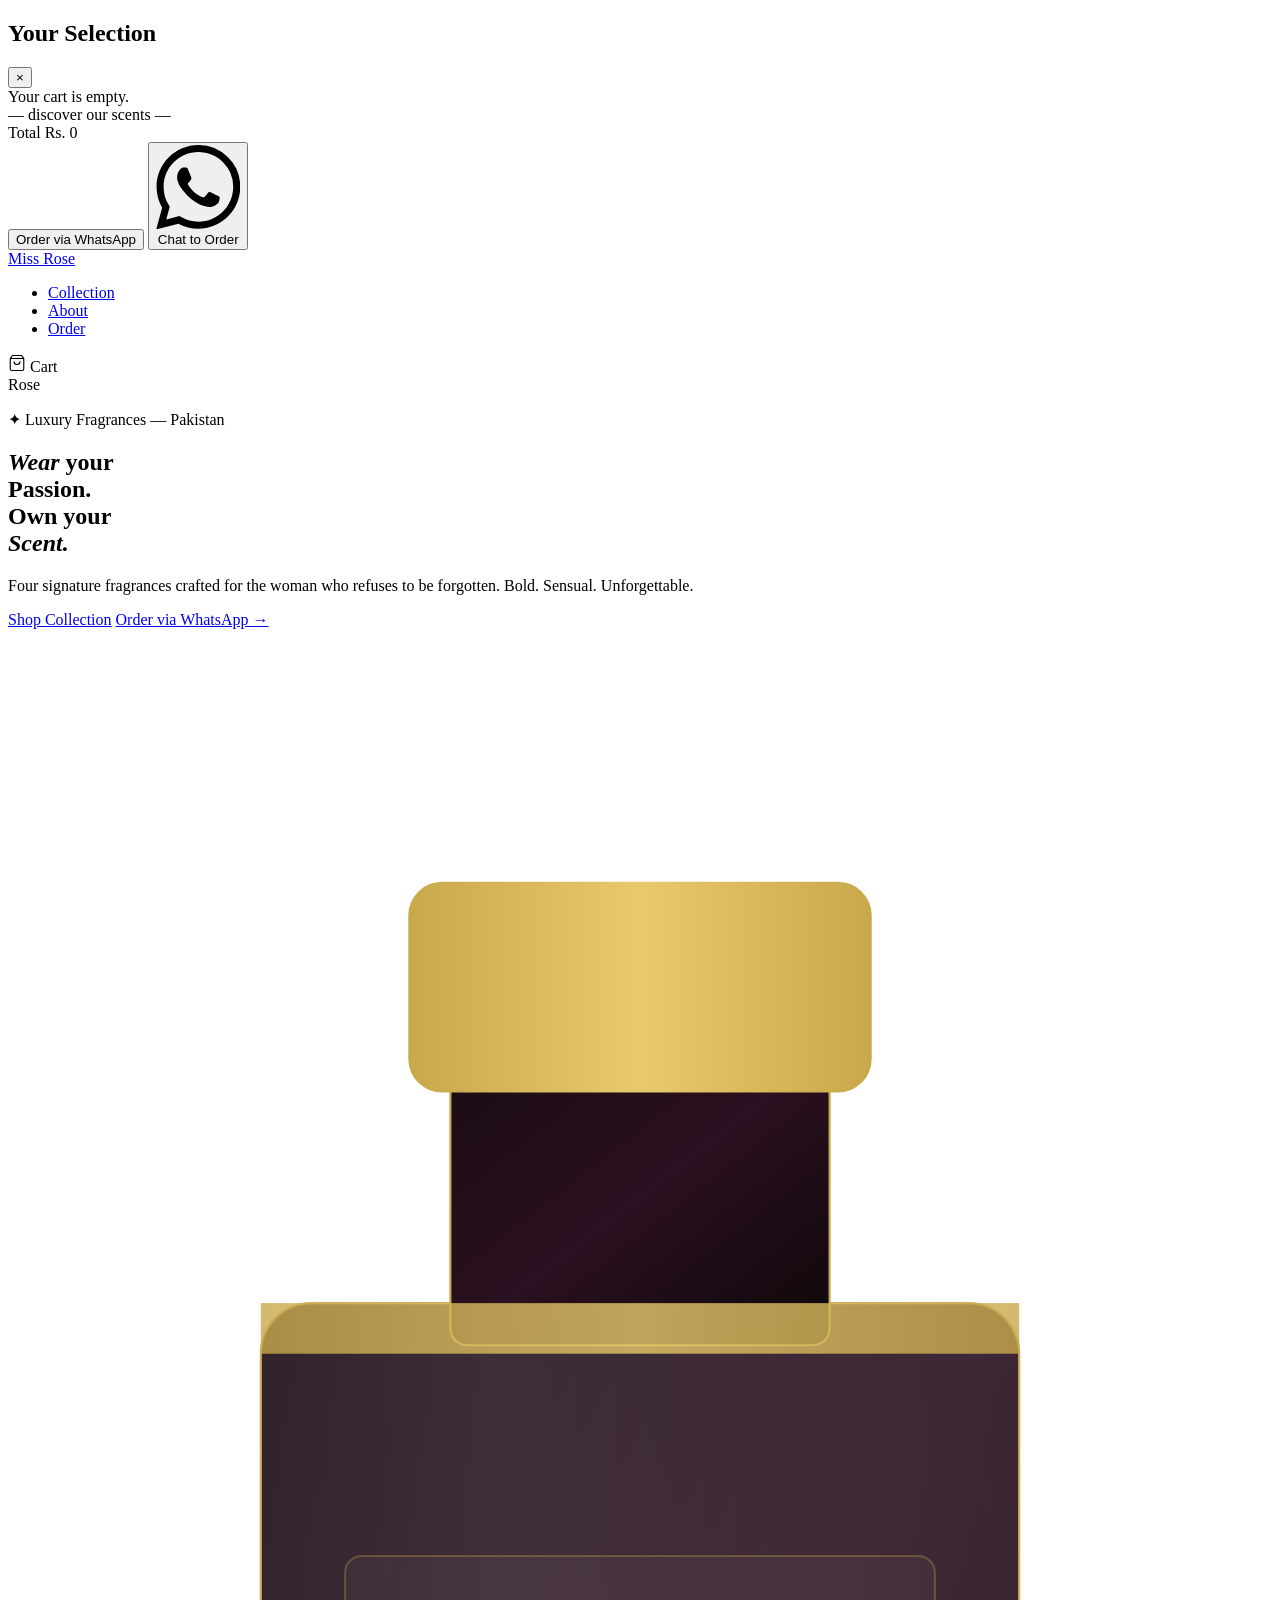
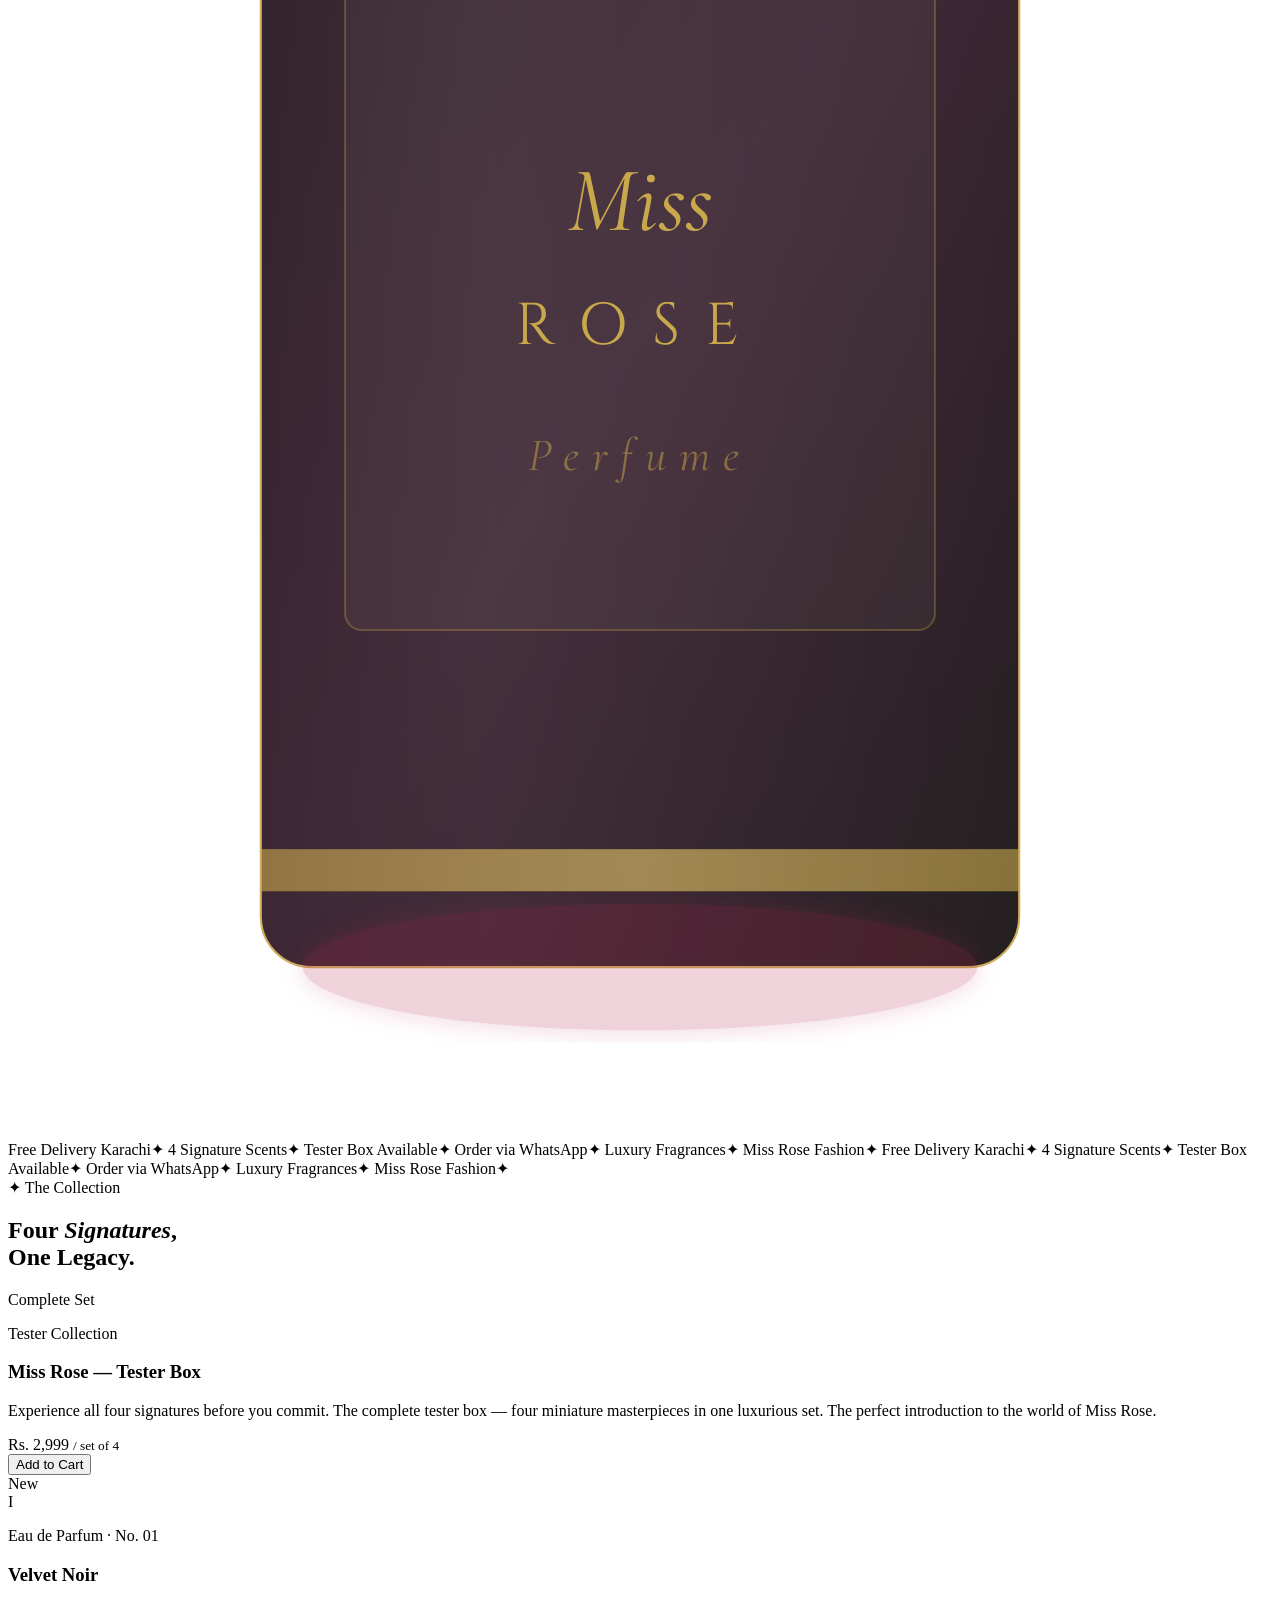
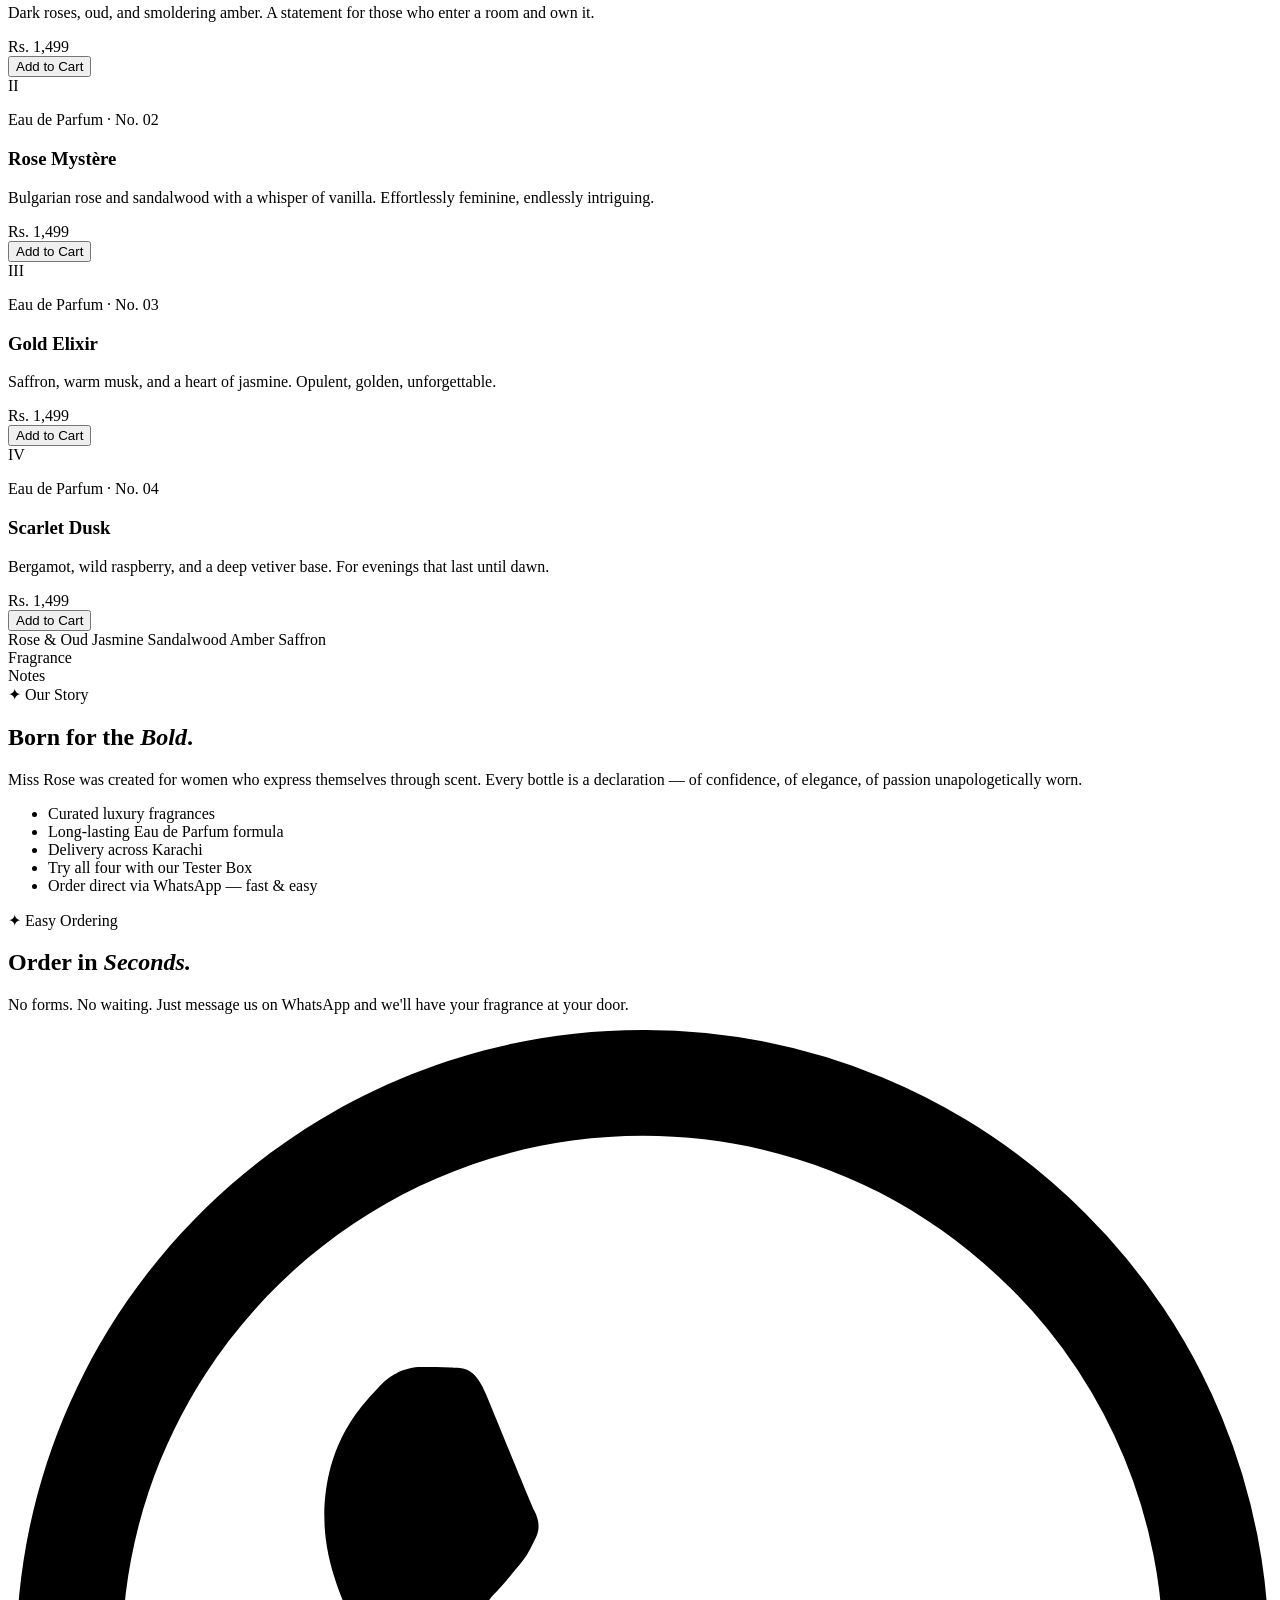
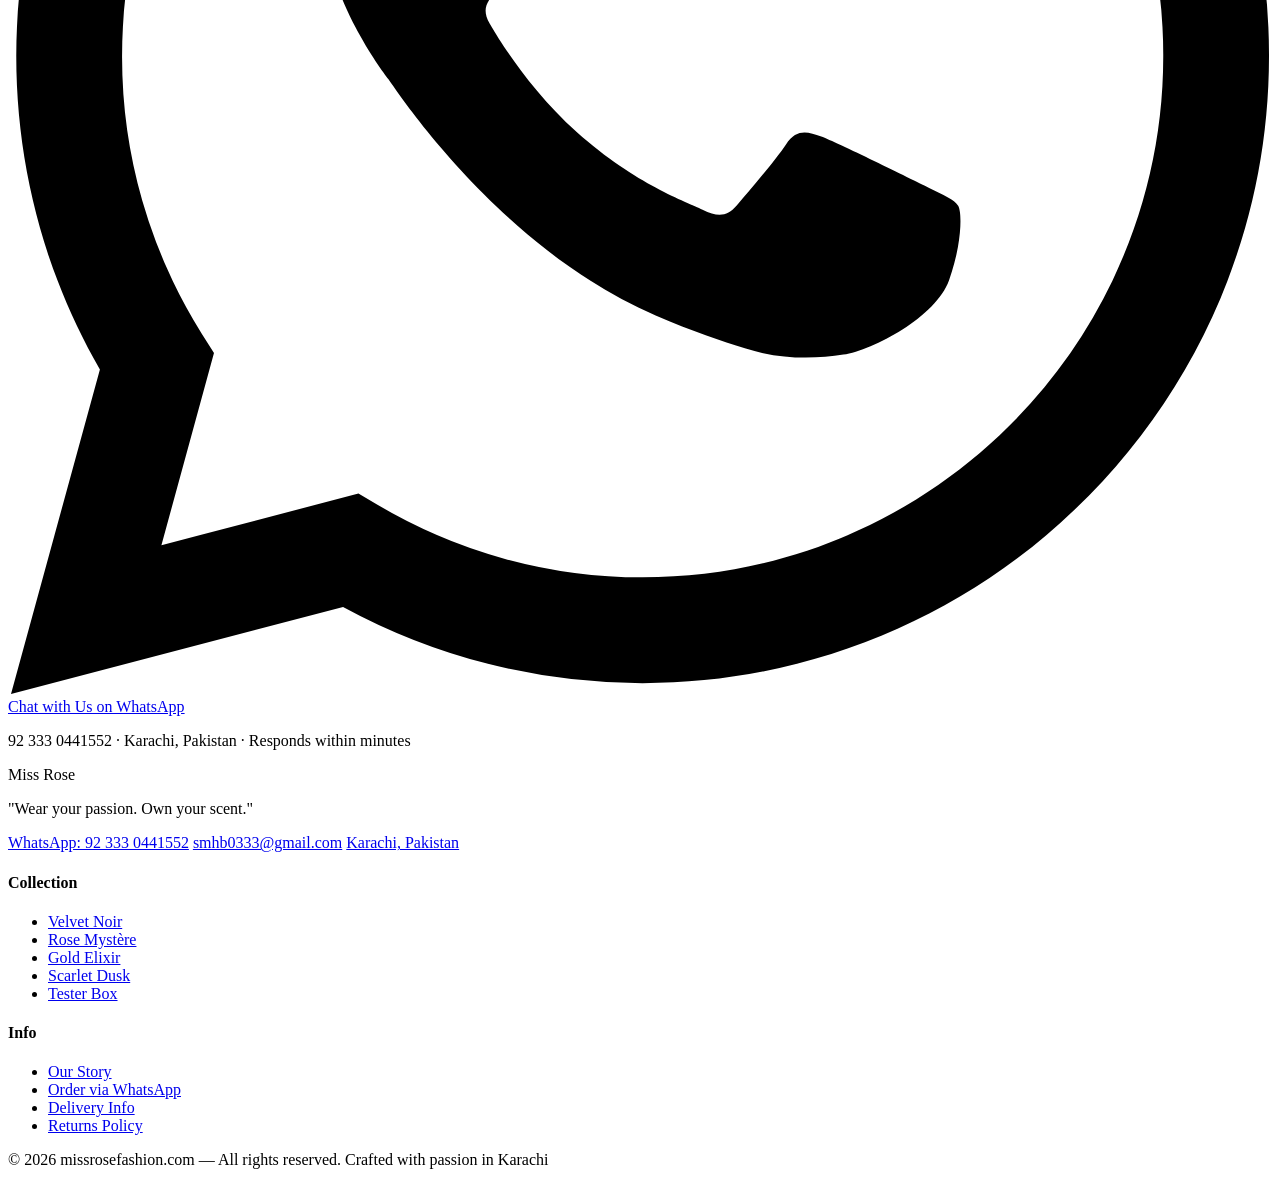
==== index.html @ 94dd62a8 "Rename missrosefashion.html to index.html" ====
<!DOCTYPE html>
<html lang="en">
<head>
  <meta charset="UTF-8">
  <meta name="viewport" content="width=device-width, initial-scale=1.0">
  <title>Miss Rose — Luxury Perfumes</title>
  <link rel="preconnect" href="https://fonts.googleapis.com">
  <link rel="preconnect" href="https://fonts.gstatic.com" crossorigin>
  <link href="https://fonts.googleapis.com/css2?family=Cormorant+Garamond:ital,wght@0,300;0,400;0,600;1,300;1,400&family=Cinzel:wght@400;600&family=Raleway:wght@300;400;500;600&display=swap" rel="stylesheet">
  <link rel="stylesheet" href="style.css">
</head>
<body>

<div class="cursor" id="cursor"></div>
<div class="cursor-ring" id="cursorRing"></div>

<div class="cart-overlay" id="cartOverlay" onclick="closeCart()"></div>

<div class="cart-sidebar" id="cartSidebar">
  <div class="cart-header">
    <h2>Your Selection</h2>
    <button class="cart-close" onclick="closeCart()" aria-label="Close Cart">×</button>
  </div>
  <div class="cart-items-container">
    <div class="cart-items" id="cartItems">
      <div class="cart-empty" id="cartEmpty">
        Your cart is empty.<br>
        <span class="discover-scents">— discover our scents —</span>
      </div>
    </div>
  </div>
  <div class="cart-footer">
    <div class="cart-total">
      <span>Total</span>
      <span id="cartTotal">Rs. 0</span>
    </div>
    <button class="btn-checkout" onclick="checkoutWhatsApp()">
      Order via WhatsApp
    </button>
    <button class="btn-checkout-wa" onclick="checkoutWhatsApp()">
      <svg viewBox="0 0 24 24" xmlns="http://www.w3.org/2000/svg"><path d="M17.472 14.382c-.297-.149-1.758-.867-2.03-.967-.273-.099-.471-.148-.67.15-.197.297-.767.966-.94 1.164-.173.199-.347.223-.644.075-.297-.15-1.255-.463-2.39-1.475-.883-.788-1.48-1.761-1.653-2.059-.173-.297-.018-.458.13-.606.134-.133.298-.347.446-.52.149-.174.198-.298.298-.497.099-.198.05-.371-.025-.52-.075-.149-.669-1.612-.916-2.207-.242-.579-.487-.5-.669-.51-.173-.008-.371-.01-.57-.01-.198 0-.52.074-.792.372-.272.297-1.04 1.016-1.04 2.479 0 1.462 1.065 2.875 1.213 3.074.149.198 2.096 3.2 5.077 4.487.709.306 1.262.489 1.694.625.712.227 1.36.195 1.871.118.571-.085 1.758-.719 2.006-1.413.248-.694.248-1.289.173-1.413-.074-.124-.272-.198-.57-.347m-5.421 7.403h-.004a9.87 9.87 0 01-5.031-1.378l-.361-.214-3.741.982.998-3.648-.235-.374a9.86 9.86 0 01-1.51-5.26c.001-5.45 4.436-9.884 9.888-9.884 2.64 0 5.122 1.03 6.988 2.898a9.825 9.825 0 012.893 6.994c-.003 5.45-4.437 9.884-9.885 9.884m8.413-18.297A11.815 11.815 0 0012.05 0C5.495 0 .16 5.335.157 11.892c0 2.096.547 4.142 1.588 5.945L.057 24l6.305-1.654a11.882 11.882 0 005.683 1.448h.005c6.554 0 11.89-5.335 11.893-11.893a11.821 11.821 0 00-3.48-8.413z"/></svg>
      Chat to Order
    </button>
  </div>
</div>

<nav>
  <a href="#" class="nav-logo">Miss <span>Rose</span></a>
  <ul class="nav-links">
    <li><a href="#products">Collection</a></li>
    <li><a href="#about">About</a></li>
    <li><a href="#order">Order</a></li>
  </ul>
  <div class="nav-cart" onclick="openCart()">
    <svg width="18" height="18" viewBox="0 0 24 24" fill="none" stroke="currentColor" stroke-width="1.5"><path d="M6 2L3 6v14a2 2 0 002 2h14a2 2 0 002-2V6l-3-4z"/><line x1="3" y1="6" x2="21" y2="6"/><path d="M16 10a4 4 0 01-8 0"/></svg>
    <span>Cart</span>
    <span class="cart-count" id="cartCount" style="display:none">0</span>
  </div>
</nav>

<section class="hero">
  <div class="hero-bg"></div>
  <div class="hero-noise"></div>
  <div class="hero-ornament">Rose</div>
  
  <div class="hero-container">
    <div class="hero-content">
      <p class="hero-eyebrow">✦ Luxury Fragrances — Pakistan</p>
      <h1 class="hero-title">
        <em>Wear</em> your<br>
        <span class="gold-word">Passion.</span><br>
        Own your<br>
        <em>Scent.</em>
      </h1>
      <p class="hero-desc">
        Four signature fragrances crafted for the woman who refuses to be forgotten. Bold. Sensual. Unforgettable.
      </p>
      <div class="hero-ctas">
        <a href="#products" class="btn-primary">Shop Collection</a>
        <a href="#order" class="btn-ghost">Order via WhatsApp →</a>
      </div>
    </div>

    <div class="hero-visual">
      <div class="hero-bottle">
        <svg class="bottle-svg" viewBox="0 0 300 500" fill="none" xmlns="http://www.w3.org/2000/svg">
          <defs>
            <linearGradient id="bottleGrad" x1="0" y1="0" x2="1" y2="1">
              <stop offset="0%" stop-color="#1a0c14"/>
              <stop offset="50%" stop-color="#2a1020"/>
              <stop offset="100%" stop-color="#0d0709"/>
            </linearGradient>
            <linearGradient id="goldGrad" x1="0" y1="0" x2="1" y2="0">
              <stop offset="0%" stop-color="#c9a84c"/>
              <stop offset="50%" stop-color="#e8c96b"/>
              <stop offset="100%" stop-color="#c9a84c"/>
            </linearGradient>
            <linearGradient id="shineGrad" x1="0" y1="0" x2="1" y2="0">
              <stop offset="0%" stop-color="rgba(255,255,255,0)"/>
              <stop offset="30%" stop-color="rgba(255,255,255,0.08)"/>
              <stop offset="100%" stop-color="rgba(255,255,255,0)"/>
            </linearGradient>
            <filter id="glow">
              <feGaussianBlur stdDeviation="3" result="coloredBlur"/>
              <feMerge><feMergeNode in="coloredBlur"/><feMergeNode in="SourceGraphic"/></feMerge>
            </filter>
          </defs>
          <rect x="60" y="160" width="180" height="300" rx="12" fill="url(#bottleGrad)" stroke="#c9a84c" stroke-width="0.5" opacity="0.9"/>
          <rect x="60" y="160" width="180" height="300" rx="12" fill="url(#shineGrad)" opacity="0.5"/>
          <rect x="105" y="100" width="90" height="70" rx="4" fill="url(#bottleGrad)" stroke="#c9a84c" stroke-width="0.5"/>
          <rect x="95" y="60" width="110" height="50" rx="8" fill="url(#goldGrad)"/>
          <rect x="60" y="160" width="180" height="12" fill="url(#goldGrad)" opacity="0.8"/>
          <rect x="60" y="432" width="180" height="10" fill="url(#goldGrad)" opacity="0.6"/>
          <rect x="80" y="220" width="140" height="160" rx="4" fill="rgba(245,237,228,0.04)" stroke="rgba(201,168,76,0.3)" stroke-width="0.5"/>
          <text x="150" y="285" text-anchor="middle" font-family="'Cormorant Garamond', Georgia, serif" font-size="22" fill="#c9a84c" font-style="italic">Miss</text>
          <text x="150" y="312" text-anchor="middle" font-family="'Cinzel', Times, serif" font-size="14" fill="#c9a84c" letter-spacing="6">ROSE</text>
          <text x="150" y="342" text-anchor="middle" font-family="'Cormorant Garamond', Georgia, serif" font-size="11" fill="rgba(201,168,76,0.5)" letter-spacing="3" font-style="italic">Perfume</text>
          <ellipse cx="150" cy="460" rx="80" ry="15" fill="#b5214e" opacity="0.2" filter="url(#glow)"/>
        </svg>
      </div>
    </div>
  </div>
</section>

<div class="marquee-band">
  <div class="marquee-inner">
    <span>Free Delivery Karachi</span><span class="dot">✦</span>
    <span>4 Signature Scents</span><span class="dot">✦</span>
    <span>Tester Box Available</span><span class="dot">✦</span>
    <span>Order via WhatsApp</span><span class="dot">✦</span>
    <span>Luxury Fragrances</span><span class="dot">✦</span>
    <span>Miss Rose Fashion</span><span class="dot">✦</span>
    <span>Free Delivery Karachi</span><span class="dot">✦</span>
    <span>4 Signature Scents</span><span class="dot">✦</span>
    <span>Tester Box Available</span><span class="dot">✦</span>
    <span>Order via WhatsApp</span><span class="dot">✦</span>
    <span>Luxury Fragrances</span><span class="dot">✦</span>
    <span>Miss Rose Fashion</span><span class="dot">✦</span>
  </div>
</div>

<section class="products-section" id="products">
  <div class="section-label">✦ The Collection</div>
  <h2 class="section-title">Four <em>Signatures</em>,<br>One Legacy.</h2>
  <div class="divider"></div>

  <div class="products-grid">
    <div class="product-card featured" onclick="addToCart('Miss Rose Tester Box', 2999)">
      <div class="product-img-wrap">
        <div class="product-overlay"></div>
        <div class="product-badge badge-set">Complete Set</div>
        <div class="css-bottle-art set-render">
          <div class="mini-btl btl-1"></div>
          <div class="mini-btl btl-2"></div>
          <div class="mini-btl btl-3"></div>
          <div class="mini-btl btl-4"></div>
        </div>
      </div>
      <div class="product-info">
        <p class="product-category">Tester Collection</p>
        <h3 class="product-name">Miss Rose — Tester Box</h3>
        <p class="product-desc">Experience all four signatures before you commit. The complete tester box — four miniature masterpieces in one luxurious set. The perfect introduction to the world of Miss Rose.</p>
        <div class="product-footer">
          <div class="product-price">Rs. 2,999 <small>/ set of 4</small></div>
          <button class="btn-add" onclick="event.stopPropagation(); addToCart('Miss Rose Tester Box', 2999)">Add to Cart</button>
        </div>
      </div>
    </div>

    <div class="product-card" onclick="addToCart('Velvet Noir', 1499)">
      <div class="product-img-wrap">
        <div class="product-overlay"></div>
        <div class="product-badge badge-new">New</div>
        <div class="css-bottle-art velvet-noir-render">
          <div class="cap"></div>
          <div class="neck"></div>
          <div class="body"><span>I</span></div>
        </div>
      </div>
      <div class="product-info">
        <p class="product-category">Eau de Parfum · No. 01</p>
        <h3 class="product-name">Velvet Noir</h3>
        <p class="product-desc">Dark roses, oud, and smoldering amber. A statement for those who enter a room and own it.</p>
        <div class="product-footer">
          <div class="product-price">Rs. 1,499</div>
          <button class="btn-add" onclick="event.stopPropagation(); addToCart('Velvet Noir', 1499)">Add to Cart</button>
        </div>
      </div>
    </div>

    <div class="product-card" onclick="addToCart('Rose Mystère', 1499)">
      <div class="product-img-wrap">
        <div class="product-overlay"></div>
        <div class="css-bottle-art rose-mystere-render">
          <div class="cap"></div>
          <div class="neck"></div>
          <div class="body"><span>II</span></div>
        </div>
      </div>
      <div class="product-info">
        <p class="product-category">Eau de Parfum · No. 02</p>
        <h3 class="product-name">Rose Mystère</h3>
        <p class="product-desc">Bulgarian rose and sandalwood with a whisper of vanilla. Effortlessly feminine, endlessly intriguing.</p>
        <div class="product-footer">
          <div class="product-price">Rs. 1,499</div>
          <button class="btn-add" onclick="event.stopPropagation(); addToCart('Rose Mystère', 1499)">Add to Cart</button>
        </div>
      </div>
    </div>

    <div class="product-card" onclick="addToCart('Gold Elixir', 1499)">
      <div class="product-img-wrap">
        <div class="product-overlay"></div>
        <div class="css-bottle-art gold-elixir-render">
          <div class="cap"></div>
          <div class="neck"></div>
          <div class="body"><span>III</span></div>
        </div>
      </div>
      <div class="product-info">
        <p class="product-category">Eau de Parfum · No. 03</p>
        <h3 class="product-name">Gold Elixir</h3>
        <p class="product-desc">Saffron, warm musk, and a heart of jasmine. Opulent, golden, unforgettable.</p>
        <div class="product-footer">
          <div class="product-price">Rs. 1,499</div>
          <button class="btn-add" onclick="event.stopPropagation(); addToCart('Gold Elixir', 1499)">Add to Cart</button>
        </div>
      </div>
    </div>

    <div class="product-card" onclick="addToCart('Scarlet Dusk', 1499)">
      <div class="product-img-wrap">
        <div class="product-overlay"></div>
        <div class="css-bottle-art scarlet-dusk-render">
          <div class="cap"></div>
          <div class="neck"></div>
          <div class="body"><span>IV</span></div>
        </div>
      </div>
      <div class="product-info">
        <p class="product-category">Eau de Parfum · No. 04</p>
        <h3 class="product-name">Scarlet Dusk</h3>
        <p class="product-desc">Bergamot, wild raspberry, and a deep vetiver base. For evenings that last until dawn.</p>
        <div class="product-footer">
          <div class="product-price">Rs. 1,499</div>
          <button class="btn-add" onclick="event.stopPropagation(); addToCart('Scarlet Dusk', 1499)">Add to Cart</button>
        </div>
      </div>
    </div>
  </div>
</section>

<div class="notes-section" id="about">
  <div class="notes-visual">
    <div class="notes-circle">
      <span class="note-tag">Rose &amp; Oud</span>
      <span class="note-tag">Jasmine</span>
      <span class="note-tag">Sandalwood</span>
      <span class="note-tag">Amber</span>
      <span class="note-tag">Saffron</span>
      <div class="notes-center">
        <div class="notes-center-title">Fragrance</div>
        <div class="notes-center-text">Notes</div>
      </div>
    </div>
  </div>
  <div class="notes-text">
    <span class="section-label">✦ Our Story</span>
    <h2 class="section-title">Born for the <em>Bold</em>.</h2>
    <div class="divider"></div>
    <p class="story-paragraph">
      Miss Rose was created for women who express themselves through scent. Every bottle is a declaration — of confidence, of elegance, of passion unapologetically worn.
    </p>
    <ul class="notes-list">
      <li>Curated luxury fragrances</li>
      <li>Long-lasting Eau de Parfum formula</li>
      <li>Delivery across Karachi</li>
      <li>Try all four with our Tester Box</li>
      <li>Order direct via WhatsApp — fast &amp; easy</li>
    </ul>
  </div>
</div>

<section class="wa-section" id="order">
  <span class="section-label">✦ Easy Ordering</span>
  <h2 class="section-title">Order in <em>Seconds.</em></h2>
  <p class="wa-desc">
    No forms. No waiting. Just message us on WhatsApp and we'll have your fragrance at your door.
  </p>
  <a href="https://wa.me/923330441552?text=Hi%20Miss%20Rose!%20I%27d%20like%20to%20order%20a%20perfume%20from%20your%20collection." target="_blank" class="btn-whatsapp">
    <svg viewBox="0 0 24 24" xmlns="http://www.w3.org/2000/svg"><path d="M17.472 14.382c-.297-.149-1.758-.867-2.03-.967-.273-.099-.471-.148-.67.15-.197.297-.767.966-.94 1.164-.173.199-.347.223-.644.075-.297-.15-1.255-.463-2.39-1.475-.883-.788-1.48-1.761-1.653-2.059-.173-.297-.018-.458.13-.606.134-.133.298-.347.446-.52.149-.174.198-.298.298-.497.099-.198.05-.371-.025-.52-.075-.149-.669-1.612-.916-2.207-.242-.579-.487-.5-.669-.51-.173-.008-.371-.01-.57-.01-.198 0-.52.074-.792.372-.272.297-1.04 1.016-1.04 2.479 0 1.462 1.065 2.875 1.213 3.074.149.198 2.096 3.2 5.077 4.487.709.306 1.262.489 1.694.625.712.227 1.36.195 1.871.118.571-.085 1.758-.719 2.006-1.413.248-.694.248-1.289.173-1.413-.074-.124-.272-.198-.57-.347m-5.421 7.403h-.004a9.87 9.87 0 01-5.031-1.378l-.361-.214-3.741.982.998-3.648-.235-.374a9.86 9.86 0 01-1.51-5.26c.001-5.45 4.436-9.884 9.888-9.884 2.64 0 5.122 1.03 6.988 2.898a9.825 9.825 0 012.893 6.994c-.003 5.45-4.437 9.884-9.885 9.884m8.413-18.297A11.815 11.815 0 0012.05 0C5.495 0 .16 5.335.157 11.892c0 2.096.547 4.142 1.588 5.945L.057 24l6.305-1.654a11.882 11.882 0 005.683 1.448h.005c6.554 0 11.89-5.335 11.893-11.893a11.821 11.821 0 00-3.48-8.413z"/></svg>
    Chat with Us on WhatsApp
  </a>
  <p class="wa-note">92 333 0441552 · Karachi, Pakistan · Responds within minutes</p>
</section>

<footer>
  <div class="footer-grid">
    <div class="footer-brand">
      <div class="footer-logo">Miss <span>Rose</span></div>
      <p class="footer-tagline">"Wear your passion. Own your scent."</p>
      <div class="footer-contact">
        <a href="https://wa.me/923330441552" target="_blank">WhatsApp: 92 333 0441552</a>
        <a href="mailto:smhb0333@gmail.com">smhb0333@gmail.com</a>
        <a href="#">Karachi, Pakistan</a>
      </div>
    </div>
    <div class="footer-col">
      <h4>Collection</h4>
      <ul>
        <li><a href="#products">Velvet Noir</a></li>
        <li><a href="#products">Rose Mystère</a></li>
        <li><a href="#products">Gold Elixir</a></li>
        <li><a href="#products">Scarlet Dusk</a></li>
        <li><a href="#products">Tester Box</a></li>
      </ul>
    </div>
    <div class="footer-col">
      <h4>Info</h4>
      <ul>
        <li><a href="#about">Our Story</a></li>
        <li><a href="#order">Order via WhatsApp</a></li>
        <li><a href="#">Delivery Info</a></li>
        <li><a href="#">Returns Policy</a></li>
      </ul>
    </div>
  </div>
  <div class="footer-bottom">
    <span>© 2026 missrosefashion.com — All rights reserved.</span>
    <span>Crafted with passion in Karachi</span>
  </div>
</footer>

<div class="toast" id="toast"></div>

<script>
  // Hardware-Accelerated Responsive Cursors
  const cursor = document.getElementById('cursor');
  const ring = document.getElementById('cursorRing');
  let mx = 0, my = 0, rx = 0, ry = 0;
  let hasMouse = false;
  
  document.addEventListener('mousemove', e => { 
    if(!hasMouse) {
      hasMouse = true;
      if(window.innerWidth > 992) {
        cursor.style.display = 'block';
        ring.style.display = 'block';
      }
    }
    mx = e.clientX; 
    my = e.clientY; 
    cursor.style.left = mx + 'px'; 
    cursor.style.top = my + 'px'; 
  });
  
  (function animRing() { 
    rx += (mx - rx) * 0.12; 
    ry += (my - ry) * 0.12; 
    ring.style.left = rx + 'px'; 
    ring.style.top = ry + 'px'; 
    requestAnimationFrame(animRing); 
  })();

  // Interaction Hover Scaling (Desktop only)
  document.querySelectorAll('a, button, .product-card, .nav-cart, .qty-btn, .cart-item-remove').forEach(elem => {
    elem.addEventListener('mouseenter', () => {
      if(window.innerWidth > 992) {
        cursor.style.transform = 'translate(-50%,-50%) scale(1.5)';
        ring.style.transform = 'translate(-50%,-50%) scale(0.6)';
        ring.style.borderColor = 'var(--rose-light)';
      }
    });
    elem.addEventListener('mouseleave', () => {
      if(window.innerWidth > 992) {
        cursor.style.transform = 'translate(-50%,-50%) scale(1)';
        ring.style.transform = 'translate(-50%,-50%) scale(1)';
        ring.style.borderColor = 'rgba(201,168,76,0.5)';
      }
    });
  });

  // State Management Engine
  let cart = [];

  // FIXED: Modifies item quantities correctly on consecutive clicks
  function addToCart(name, price) {
    const existing = cart.find(i => i.name === name);
    if (existing) { 
      existing.qty++; 
    } else { 
      cart.push({ name, price, qty: 1 }); 
    }
    updateCart();
    showToast('<strong>' + name + '</strong> selection updated (' + (existing ? existing.qty : 1) + ')');
    openCart();
  }

  function changeQty(name, delta) {
    const item = cart.find(i => i.name === name);
    if (item) {
      item.qty += delta;
      if (item.qty <= 0) {
        cart = cart.filter(i => i.name !== name);
      }
      updateCart();
    }
  }

  function removeFromCart(name) {
    cart = cart.filter(i => i.name !== name);
    updateCart();
  }

  function updateCart() {
    const count = cart.reduce((s, i) => s + i.qty, 0);
    const total = cart.reduce((s, i) => s + i.price * i.qty, 0);
    const countEl = document.getElementById('cartCount');
    
    countEl.textContent = count;
    countEl.style.display = count > 0 ? 'flex' : 'none';
    document.getElementById('cartTotal').textContent = 'Rs. ' + total.toLocaleString();

    const itemsEl = document.getElementById('cartItems');
    const emptyEl = document.getElementById('cartEmpty');
    
    const currentItems = itemsEl.querySelectorAll('.cart-item');
    currentItems.forEach(el => el.remove());

    if (cart.length === 0) {
      emptyEl.style.display = 'block';
    } else {
      emptyEl.style.display = 'block'; 
      emptyEl.style.setProperty('display', 'none', 'important'); 
      
      cart.forEach(item => {
        const div = document.createElement('div');
        div.className = 'cart-item';
        div.innerHTML = `
          <div class="cart-item-img">${item.name[0]}</div>
          <div class="cart-item-info">
            <div class="cart-item-name">${item.name}</div>
            <div class="cart-item-price">Rs. ${(item.price * item.qty).toLocaleString()}</div>
            <div class="cart-qty-controls">
              <button class="qty-btn" onclick="changeQty('${item.name}', -1)">-</button>
              <span class="qty-val">${item.qty}</span>
              <button class="qty-btn" onclick="changeQty('${item.name}', 1)">+</button>
            </div>
          </div>
          <button class="cart-item-remove" onclick="removeFromCart('${item.name}')" aria-label="Remove item">×</button>`;
        itemsEl.appendChild(div);
      });
    }
  }

  function openCart() {
    document.getElementById('cartSidebar').classList.add('open');
    document.getElementById('cartOverlay').classList.add('open');
  }
  
  function closeCart() {
    document.getElementById('cartSidebar').classList.remove('open');
    document.getElementById('cartOverlay').classList.remove('open');
  }

  function checkoutWhatsApp() {
    if (cart.length === 0) { 
      showToast('Your selection is empty!'); 
      return; 
    }
    let msg = 'Hello Miss Rose! 🌹 I\'d like to order:\n\n';
    cart.forEach(i => { 
      msg += `• ${i.name} [Qty: ${i.qty}] — Rs. ${(i.price * i.qty).toLocaleString()}\n`; 
    });
    const total = cart.reduce((s, i) => s + i.price * i.qty, 0);
    msg += `\nTotal Amount: Rs. ${total.toLocaleString()}\n\nPlease confirm my premium order from Karachi. Thank you!`;
    window.open('https://wa.me/923330441552?text=' + encodeURIComponent(msg), '_blank');
  }

  let toastTimer;
  function showToast(msg) {
    const t = document.getElementById('toast');
    t.innerHTML = msg;
    t.classList.add('show');
    clearTimeout(toastTimer);
    toastTimer = setTimeout(() => t.classList.remove('show'), 3000);
  }

  document.querySelectorAll('a[href^="#"]').forEach(a => {
    a.addEventListener('click', e => {
      const targetId = a.getAttribute('href');
      if(targetId === '#') return;
      const target = document.querySelector(targetId);
      if (target) { 
        e.preventDefault(); 
        target.scrollIntoView({ behavior: 'smooth', block: 'start' }); 
      }
    });
  });
</script>
</body>
</html>
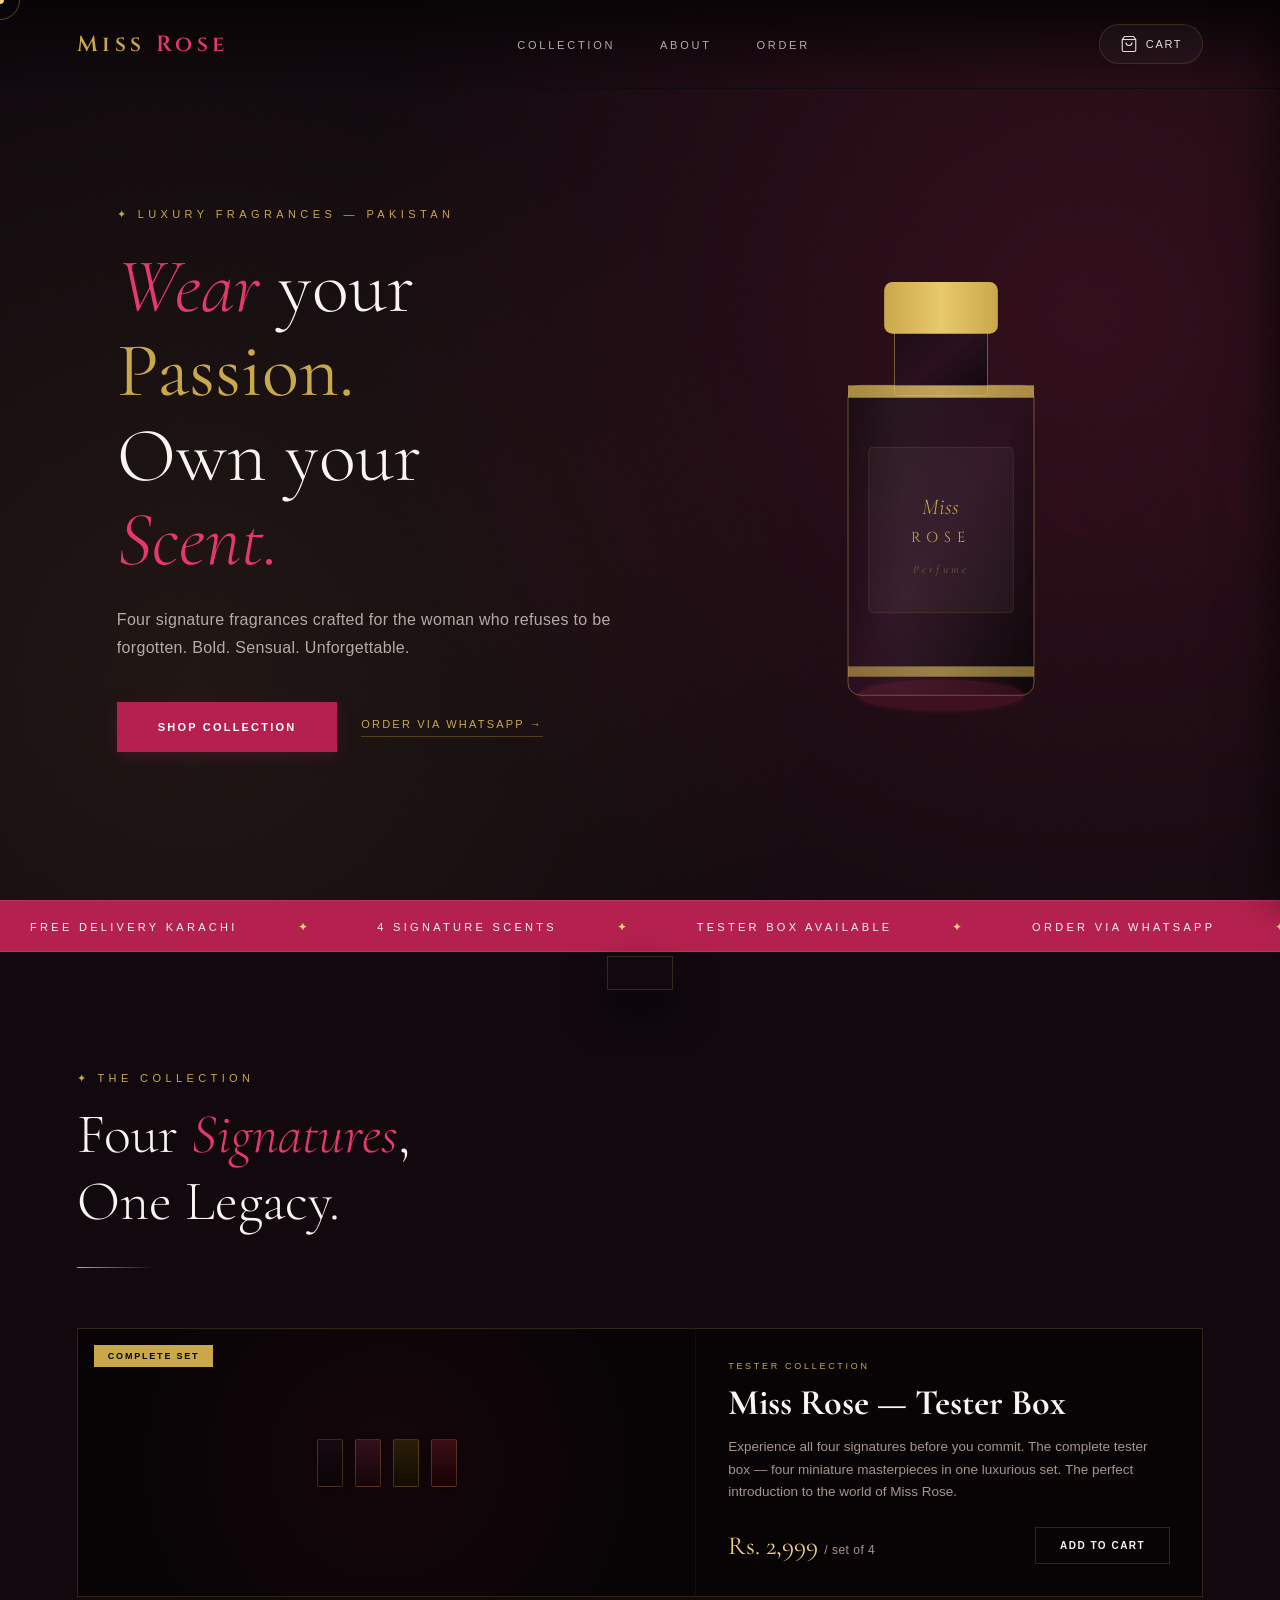
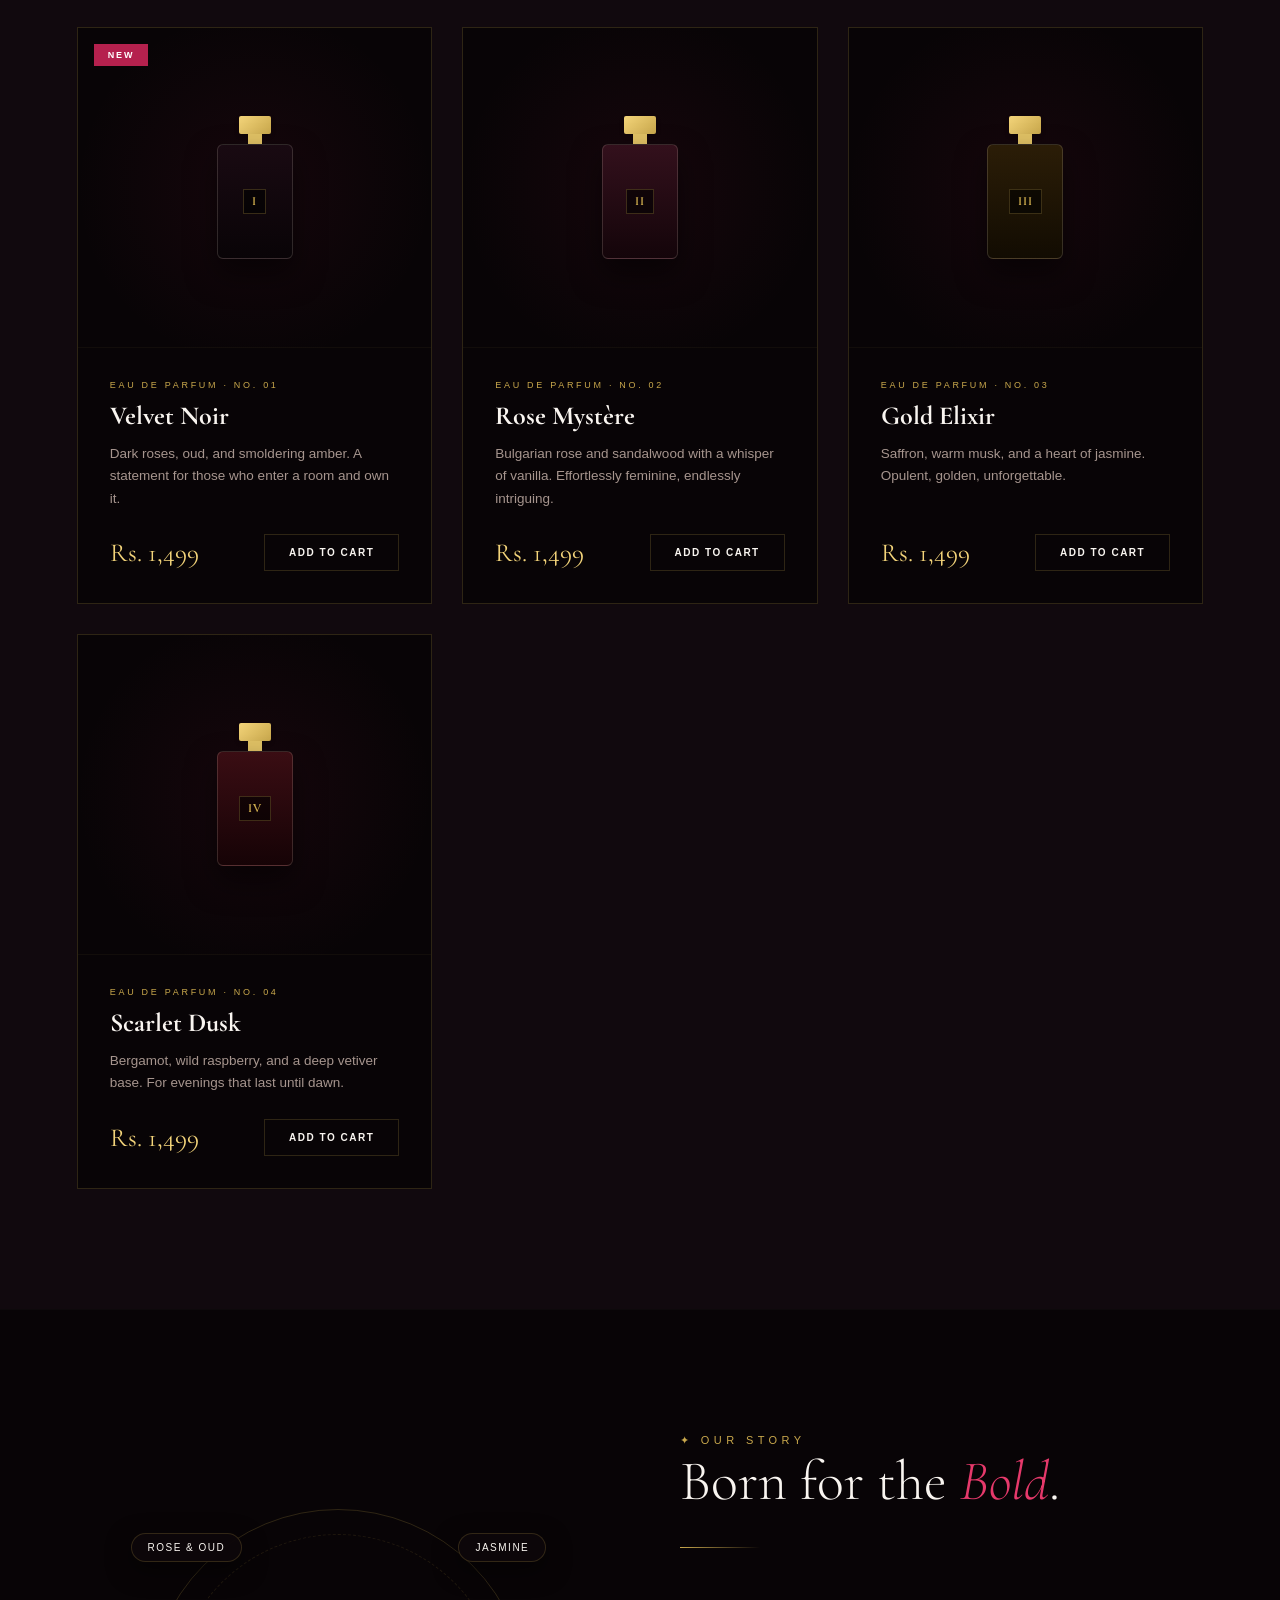
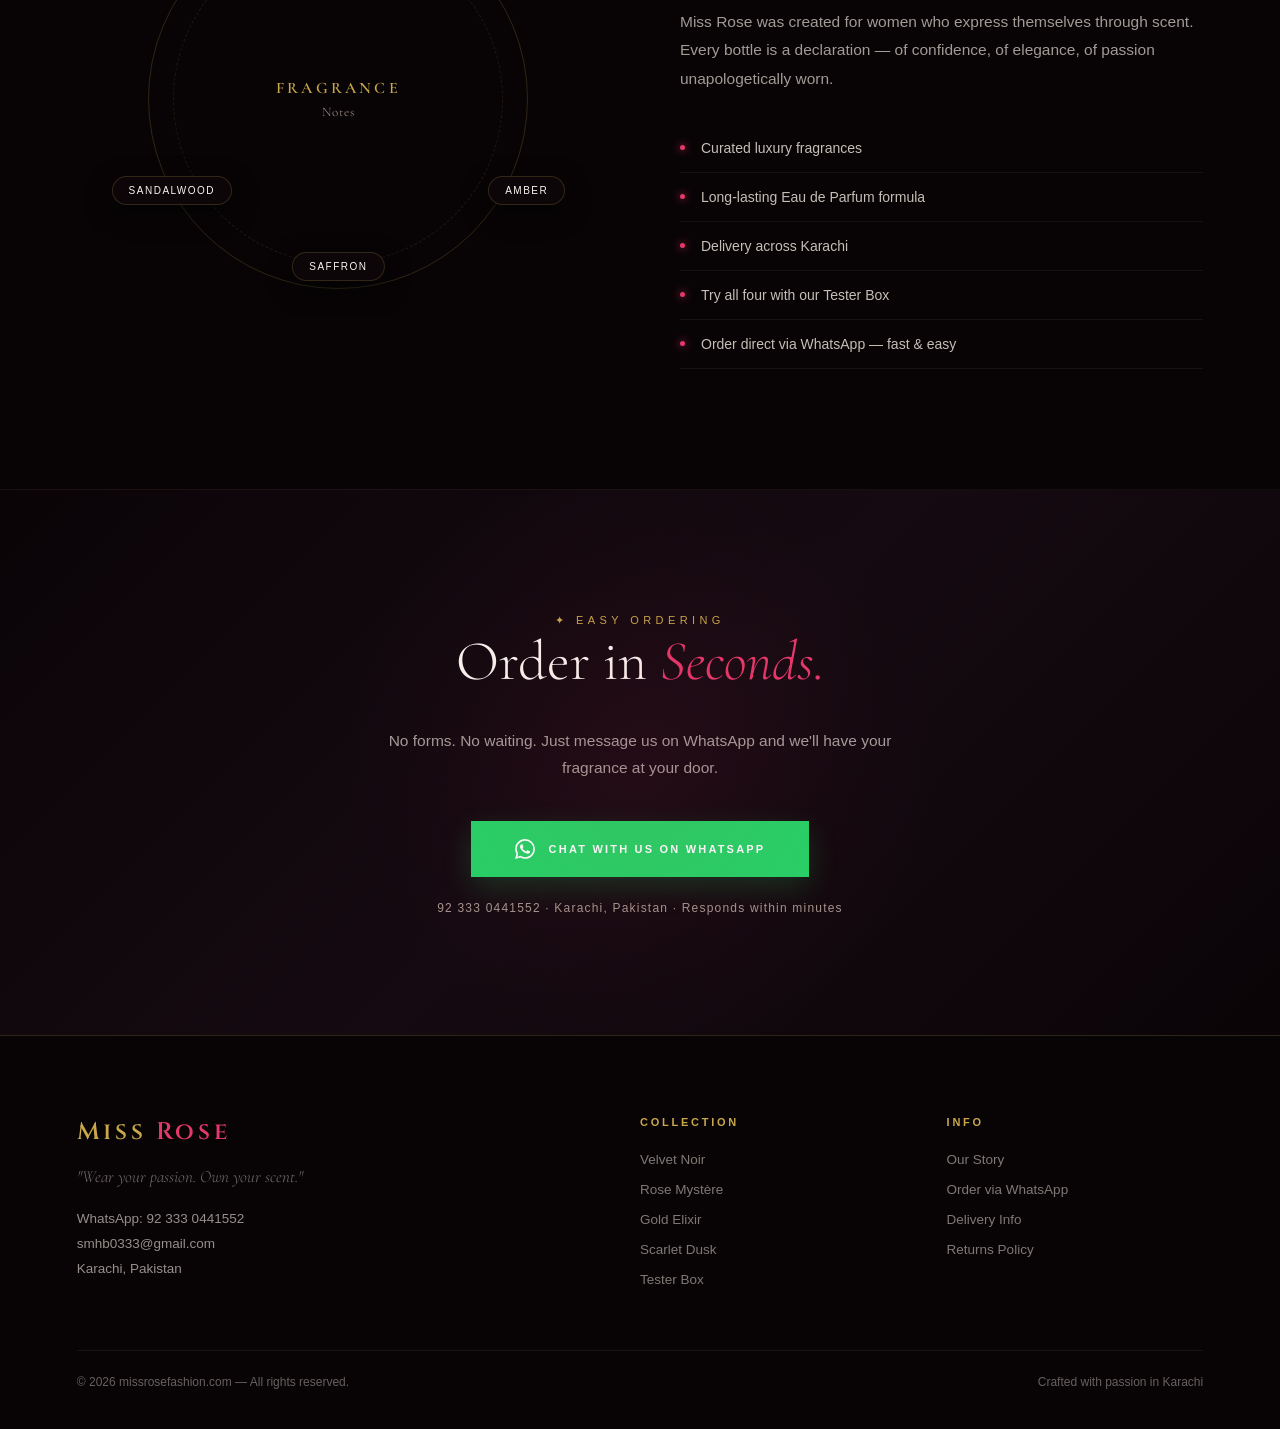
==== commit 5f1568e8: "Update index.html" ====
--- a/index.html
+++ b/index.html
@@ -7,7 +7,7 @@
   <link rel="preconnect" href="https://fonts.googleapis.com">
   <link rel="preconnect" href="https://fonts.gstatic.com" crossorigin>
   <link href="https://fonts.googleapis.com/css2?family=Cormorant+Garamond:ital,wght@0,300;0,400;0,600;1,300;1,400&family=Cinzel:wght@400;600&family=Raleway:wght@300;400;500;600&display=swap" rel="stylesheet">
-  <link rel="stylesheet" href="style.css">
+  <link rel="stylesheet" href="missrosefashion.css">
 </head>
 <body>
 
--- a/missrosefashion.css
+++ b/missrosefashion.css
@@ -0,0 +1,765 @@
+/* ==========================================================================
+   1. GLOBAL CONFIGURATIONS, VARIABLES & RESET
+   ========================================================================== */
+*, *::before, *::after { 
+  box-sizing: border-box; 
+  margin: 0; 
+  padding: 0; 
+}
+
+:root {
+  --black: #080406;
+  --deep: #11090e;
+  --rose: #b5214e;
+  --rose-light: #e6396b;
+  --gold: #c9a84c;
+  --gold-light: #f3d47a;
+  --cream: #f9f5f0;
+  --muted: #a6958e;
+  --border: rgba(201,168,76,0.2);
+  --glass: rgba(17, 9, 14, 0.75);
+  --transition-smooth: all 0.4s cubic-bezier(0.25, 1, 0.5, 1);
+}
+
+html { 
+  scroll-behavior: smooth; 
+  text-size-adjust: 100%;
+  -webkit-text-size-adjust: 100%;
+}
+
+body {
+  background: var(--black);
+  color: var(--cream);
+  font-family: 'Raleway', sans-serif;
+  font-weight: 300;
+  overflow-x: hidden;
+  -webkit-font-smoothing: antialiased;
+  -moz-osx-font-smoothing: grayscale;
+}
+
+/* Custom Cursor Interface Architecture */
+.cursor, .cursor-ring {
+  display: none;
+  position: fixed;
+  pointer-events: none;
+  z-index: 9999;
+  transform: translate(-50%, -50%);
+  will-change: left, top, transform;
+}
+
+@media (min-width: 993px) {
+  body { cursor: none; }
+  .cursor {
+    display: block;
+    width: 8px; height: 8px;
+    background: var(--gold-light);
+    border-radius: 50%;
+    transition: transform 0.1s cubic-bezier(0.25, 1, 0.5, 1);
+  }
+  .cursor-ring {
+    display: block;
+    width: 40px; height: 40px;
+    border: 1px solid rgba(201,168,76,0.4);
+    border-radius: 50%;
+    transition: transform 0.2s cubic-bezier(0.25, 1, 0.5, 1), border-color 0.3s;
+  }
+}
+
+/* ==========================================================================
+   2. NAVIGATION BAR
+   ========================================================================== */
+nav {
+  position: fixed; top: 0; left: 0; right: 0;
+  z-index: 100;
+  display: flex; align-items: center; justify-content: space-between;
+  padding: 24px 6vw;
+  background: linear-gradient(to bottom, rgba(8,4,6,0.95), transparent);
+  backdrop-filter: blur(12px);
+  -webkit-backdrop-filter: blur(12px);
+  border-bottom: 1px solid rgba(255,255,255,0.03);
+  transition: var(--transition-smooth);
+}
+
+.nav-logo {
+  font-family: 'Cinzel', serif;
+  font-size: clamp(18px, 4vw, 22px);
+  letter-spacing: 0.2em;
+  color: var(--gold);
+  text-decoration: none;
+  font-weight: 600;
+}
+
+.nav-logo span { 
+  color: var(--rose-light); 
+}
+
+.nav-links { 
+  display: flex; gap: clamp(20px, 3.5vw, 45px); list-style: none; 
+}
+
+.nav-links a {
+  color: var(--cream);
+  text-decoration: none;
+  font-size: 11px;
+  letter-spacing: 0.25em;
+  text-transform: uppercase;
+  opacity: 0.7;
+  transition: var(--transition-smooth);
+  display: inline-block;
+}
+
+.nav-links a:hover { 
+  opacity: 1; 
+  color: var(--gold-light);
+  transform: translateY(-2px);
+}
+
+.nav-cart {
+  display: flex; align-items: center; gap: 8px;
+  color: var(--cream);
+  font-size: 11px;
+  letter-spacing: 0.15em;
+  text-transform: uppercase;
+  cursor: pointer;
+  opacity: 0.9;
+  transition: var(--transition-smooth);
+  position: relative;
+  background: rgba(255,255,255,0.04);
+  padding: 10px 20px;
+  border-radius: 40px;
+  border: 1px solid var(--border);
+}
+
+.nav-cart:hover { 
+  color: var(--gold);
+  background: rgba(201,168,76,0.08);
+  border-color: rgba(201,168,76,0.4);
+}
+
+.cart-count {
+  background: var(--rose);
+  color: #fff;
+  font-size: 10px;
+  width: 20px; height: 20px;
+  border-radius: 50%;
+  display: flex; align-items: center; justify-content: center;
+  font-weight: 600;
+  box-shadow: 0 4px 10px rgba(181, 33, 78, 0.4);
+}
+
+/* ==========================================================================
+   3. HERO SECTION
+   ========================================================================== */
+.hero {
+  min-height: 100vh;
+  display: flex;
+  align-items: center;
+  position: relative;
+  overflow: hidden;
+  background-color: var(--deep);
+  padding: 140px 0 80px;
+}
+
+.hero-container {
+  width: 100%;
+  max-width: 1200px;
+  margin: 0 auto;
+  padding: 0 6vw;
+  display: grid;
+  grid-template-columns: 1.1fr 0.9fr;
+  gap: 60px;
+  align-items: center;
+  position: relative;
+  z-index: 2;
+}
+
+.hero-bg {
+  position: absolute; inset: 0;
+  background:
+    radial-gradient(circle at 85% 35%, rgba(181,33,78,0.2) 0%, transparent 60%),
+    radial-gradient(circle at 15% 75%, rgba(201,168,76,0.08) 0%, transparent 50%);
+  z-index: 0;
+}
+
+.hero-noise {
+  position: absolute; inset: 0; z-index: 0;
+  background-image: url("data:image/svg+xml,%3Csvg viewBox='0 0 256 256' xmlns='http://www.w3.org/2000/svg'%3E%3Cfilter id='n'%3E%3CfeTurbulence type='fractalNoise' baseFrequency='0.85' numOctaves='3' stitchTiles='stitch'/%3E%3C/filter%3E%3Crect width='100%25' height='100%25' filter='url(%23n)' opacity='0.03'/%3E%3C/svg%3E");
+  opacity: 0.4;
+  pointer-events: none;
+}
+
+.hero-ornament {
+  position: absolute;
+  font-family: 'Cormorant Garamond', Georgia, serif;
+  font-size: clamp(120px, 20vw, 360px);
+  font-weight: 300;
+  color: rgba(181,33,78,0.025);
+  right: -2vw; top: 50%;
+  transform: translateY(-50%);
+  pointer-events: none;
+  z-index: 1;
+  white-space: nowrap;
+  font-style: italic;
+  user-select: none;
+}
+
+.hero-content { 
+  max-width: 640px; 
+}
+
+.hero-eyebrow {
+  font-size: 11px;
+  letter-spacing: 0.4em;
+  text-transform: uppercase;
+  color: var(--gold);
+  margin-bottom: 24px;
+  font-weight: 500;
+}
+
+.hero-title {
+  font-family: 'Cormorant Garamond', Georgia, serif;
+  font-size: clamp(42px, 6vw, 84px);
+  font-weight: 300;
+  line-height: 1.1;
+  color: var(--cream);
+  margin-bottom: 24px;
+  text-wrap: balance;
+}
+
+.hero-title em {
+  font-style: italic;
+  color: var(--rose-light);
+}
+
+.hero-title .gold-word { 
+  color: var(--gold); 
+  font-weight: 400;
+}
+
+.hero-desc {
+  font-size: clamp(14px, 2vw, 16px);
+  line-height: 1.75;
+  color: rgba(245,237,228,0.7);
+  max-width: 520px;
+  margin-bottom: 40px;
+  letter-spacing: 0.02em;
+}
+
+.hero-ctas {
+  display: flex; flex-wrap: wrap; gap: 24px; align-items: center;
+}
+
+.btn-primary {
+  background: var(--rose);
+  color: #fff;
+  border: 1px solid transparent;
+  padding: 18px 40px;
+  font-size: 11px;
+  letter-spacing: 0.2em;
+  text-transform: uppercase;
+  cursor: pointer;
+  transition: var(--transition-smooth);
+  text-decoration: none;
+  display: inline-block;
+  font-weight: 600;
+  box-shadow: 0 4px 15px rgba(181, 33, 78, 0.2);
+}
+
+.btn-primary:hover { 
+  background: transparent; 
+  border-color: var(--rose-light);
+  color: var(--rose-light);
+  transform: translateY(-4px);
+  box-shadow: 0 12px 24px rgba(181,33,78,0.3);
+}
+
+.btn-ghost {
+  color: var(--gold);
+  font-size: 11px;
+  letter-spacing: 0.2em;
+  text-transform: uppercase;
+  text-decoration: none;
+  border-bottom: 1px solid rgba(201,168,76,0.3);
+  padding-bottom: 6px;
+  transition: var(--transition-smooth);
+}
+
+.btn-ghost:hover { 
+  color: var(--gold-light); 
+  border-color: var(--gold-light);
+  padding-left: 8px;
+}
+
+.hero-visual {
+  display: flex;
+  justify-content: center;
+  align-items: center;
+  width: 100%;
+}
+
+.hero-bottle {
+  width: 100%;
+  max-width: 310px;
+  height: auto;
+  aspect-ratio: 300 / 500;
+  animation: float 6s ease-in-out infinite;
+}
+
+.bottle-svg { 
+  width: 100%; height: 100%; 
+}
+
+/* ==========================================================================
+   4. MARQUEE ANNOUNCEMENTS
+   ========================================================================== */
+.marquee-band {
+  background: var(--rose);
+  padding: 16px 0;
+  overflow: hidden;
+  white-space: nowrap;
+  border-top: 1px solid rgba(255,255,255,0.1);
+  border-bottom: 1px solid rgba(255,255,255,0.1);
+}
+
+.marquee-inner {
+  display: inline-block;
+  animation: marquee 30s linear infinite;
+  font-size: 11px;
+  letter-spacing: 0.3em;
+  text-transform: uppercase;
+  color: rgba(255,255,255,0.95);
+}
+
+.marquee-inner span { 
+  margin: 0 30px; 
+}
+
+.marquee-inner .dot { 
+  color: var(--gold-light); font-size: 12px; 
+}
+
+/* ==========================================================================
+   5. SECTIONS STRUCTURE
+   ========================================================================== */
+section { 
+  padding: 120px 6vw; 
+}
+
+.section-label {
+  font-size: 11px;
+  letter-spacing: 0.4em;
+  text-transform: uppercase;
+  color: var(--gold);
+  margin-bottom: 16px;
+  font-weight: 500;
+}
+
+.section-title {
+  font-family: 'Cormorant Garamond', serif;
+  font-size: clamp(34px, 5vw, 56px);
+  font-weight: 300;
+  line-height: 1.2;
+  margin-bottom: 32px;
+  text-wrap: balance;
+}
+
+.section-title em { 
+  font-style: italic; color: var(--rose-light); 
+}
+
+.divider {
+  width: 80px; height: 1px;
+  background: linear-gradient(to right, var(--gold), transparent);
+  margin-bottom: 60px;
+}
+
+/* ==========================================================================
+   6. PRODUCT CARD GRID CONFIGURATIONS
+   ========================================================================== */
+.products-section { 
+  background: var(--deep); 
+}
+
+.products-grid {
+  display: grid;
+  grid-template-columns: repeat(12, 1fr);
+  gap: 30px;
+}
+
+.product-card {
+  background: var(--black);
+  border: 1px solid var(--border);
+  position: relative;
+  overflow: hidden;
+  cursor: pointer;
+  transition: border-color 0.4s, transform 0.4s cubic-bezier(0.25, 1, 0.5, 1), box-shadow 0.4s;
+  display: flex;
+  flex-direction: column;
+  grid-column: span 4;
+}
+
+.product-card:hover { 
+  border-color: rgba(201,168,76,0.5); 
+  transform: translateY(-8px);
+  box-shadow: 0 15px 35px rgba(0,0,0,0.6);
+}
+
+.product-card.featured {
+  grid-column: span 12;
+  display: grid;
+  grid-template-columns: 1.1fr 0.9fr;
+}
+
+.product-img-wrap {
+  height: 320px;
+  background: radial-gradient(circle at 50% 50%, rgba(181,33,78,0.08), transparent 75%);
+  display: flex; align-items: center; justify-content: center;
+  position: relative;
+  overflow: hidden;
+  border-bottom: 1px solid rgba(201,168,76,0.05);
+}
+
+.product-card.featured .product-img-wrap { 
+  height: 100%;
+  border-bottom: none;
+  border-right: 1px solid rgba(201,168,76,0.05);
+}
+
+/* Custom CSS Perfume Bottle Art Engine */
+.css-bottle-art {
+  position: relative;
+  display: flex;
+  flex-direction: column;
+  align-items: center;
+  z-index: 2;
+  transition: transform 0.4s cubic-bezier(0.25, 1, 0.5, 1);
+}
+
+.product-card:hover .css-bottle-art {
+  transform: scale(1.05) translateY(-4px);
+}
+
+.css-bottle-art .cap {
+  width: 32px; height: 18px;
+  background: linear-gradient(135deg, var(--gold-light), var(--gold));
+  border-radius: 2px;
+  box-shadow: 0 2px 5px rgba(0,0,0,0.2);
+}
+
+.css-bottle-art .neck {
+  width: 14px; height: 10px;
+  background: #e1c265;
+}
+
+.css-bottle-art .body {
+  width: 76px; height: 115px;
+  border-radius: 6px;
+  border: 1px solid rgba(251, 237, 220, 0.15);
+  position: relative;
+  display: flex; align-items: center; justify-content: center;
+  box-shadow: 0 15px 30px rgba(0,0,0,0.5);
+}
+
+.css-bottle-art .body span {
+  font-family: 'Cinzel', serif; font-size: 11px; color: var(--gold); font-weight: 600;
+  border: 1px solid rgba(201,168,76,0.25); padding: 4px 8px; background: rgba(0,0,0,0.6);
+  letter-spacing: 1px;
+}
+
+.velvet-noir-render .body { background: linear-gradient(to bottom, #190a12, #090407); }
+.rose-mystere-render .body { background: linear-gradient(to bottom, #33101c, #14050a); }
+.gold-elixir-render .body { background: linear-gradient(to bottom, #2b1d07, #120c02); }
+.scarlet-dusk-render .body { background: linear-gradient(to bottom, #3a0d13, #160306); }
+
+/* Set Render Box */
+.set-render { display: flex; flex-direction: row !important; gap: 12px; padding: 20px; }
+.set-render .mini-btl { width: 26px; height: 48px; border-radius: 2px; border: 1px solid rgba(201,168,76,0.25); box-shadow: 0 4px 10px rgba(0,0,0,0.3); }
+.set-render .mini-btl:nth-child(1) { background: linear-gradient(to bottom, #190a12, #090407); }
+.set-render .mini-btl:nth-child(2) { background: linear-gradient(to bottom, #33101c, #14050a); }
+.set-render .mini-btl:nth-child(3) { background: linear-gradient(to bottom, #2b1d07, #120c02); }
+.set-render .mini-btl:nth-child(4) { background: linear-gradient(to bottom, #3a0d13, #160306); }
+
+.product-overlay {
+  position: absolute; inset: 0;
+  background: linear-gradient(to top, rgba(181,33,78,0.06), transparent);
+  opacity: 0;
+  transition: opacity 0.4s;
+  z-index: 1;
+}
+
+.product-card:hover .product-overlay { opacity: 1; }
+
+.product-badge {
+  position: absolute; top: 16px; left: 16px;
+  font-size: 9px; letter-spacing: 0.2em; text-transform: uppercase;
+  padding: 6px 14px; z-index: 3;
+  font-weight: 600;
+}
+.badge-new { background: var(--rose); color: #fff; }
+.badge-set { background: var(--gold); color: var(--black); }
+
+.product-info { 
+  padding: 32px;
+  display: flex; flex-direction: column; flex: 1; justify-content: center;
+}
+
+.product-category {
+  font-size: 9px; letter-spacing: 0.3em; text-transform: uppercase;
+  color: var(--gold); margin-bottom: 10px;
+  font-weight: 500;
+}
+
+.product-name {
+  font-family: 'Cormorant Garamond', serif;
+  font-size: 26px; color: var(--cream); margin-bottom: 12px;
+}
+
+.product-card.featured .product-name { font-size: clamp(28px, 4vw, 36px); }
+
+.product-desc {
+  font-size: 13.5px; color: var(--muted); line-height: 1.65; margin-bottom: 24px;
+}
+
+.product-footer {
+  display: flex; align-items: center; justify-content: space-between; gap: 15px; margin-top: auto;
+}
+
+.product-price { font-family: 'Cormorant Garamond', serif; font-size: 26px; color: var(--gold-light); font-weight: 400; }
+.product-price small { font-size: 12px; color: var(--muted); font-family: 'Raleway', sans-serif; letter-spacing: 0.5px; }
+
+.btn-add {
+  background: transparent; border: 1px solid var(--border); color: var(--cream);
+  padding: 12px 24px; font-size: 10px; letter-spacing: 0.15em; text-transform: uppercase;
+  cursor: pointer; transition: var(--transition-smooth); font-weight: 600;
+}
+.btn-add:hover { background: var(--rose); border-color: var(--rose); color: #fff; transform: scale(1.02); }
+
+/* ==========================================================================
+   7. FRAGRANCE NOTES SYSTEM
+   ========================================================================== */
+.notes-section {
+  background: var(--black);
+  display: grid;
+  grid-template-columns: 1fr 1fr;
+  gap: 80px;
+  align-items: center;
+  padding: 120px 6vw;
+  border-top: 1px solid rgba(255,255,255,0.02);
+}
+
+.notes-visual { position: relative; width: 100%; display: flex; justify-content: center; }
+
+.notes-circle {
+  width: min(380px, 85vw); height: min(380px, 85vw);
+  border-radius: 50%; border: 1px solid var(--border);
+  position: relative; display: flex; align-items: center; justify-content: center;
+}
+.notes-circle::before {
+  content: ''; position: absolute; inset: 24px; border-radius: 50%;
+  border: 1px dashed rgba(201,168,76,0.12); animation: rotate 60s linear infinite;
+}
+
+.notes-center { text-align: center; font-family: 'Cormorant Garamond', serif; z-index: 2; }
+.notes-center-title { font-size: 16px; color: var(--gold); letter-spacing: 0.2em; text-transform: uppercase; font-weight: 600; }
+.notes-center-text { font-size: 13px; color: var(--muted); margin-top: 6px; letter-spacing: 1px; }
+
+.note-tag {
+  position: absolute; font-size: 10px; letter-spacing: 0.15em; text-transform: uppercase;
+  color: var(--cream); background: rgba(13, 7, 10, 0.95); border: 1px solid var(--border);
+  padding: 8px 16px; white-space: nowrap; border-radius: 30px; box-shadow: 0 8px 25px rgba(0,0,0,0.5);
+  font-weight: 500;
+}
+.note-tag:nth-child(1) { top: 6%; left: -5%; }
+.note-tag:nth-child(2) { top: 6%; right: -5%; }
+.note-tag:nth-child(3) { bottom: 22%; left: -10%; }
+.note-tag:nth-child(4) { bottom: 22%; right: -10%; }
+.note-tag:nth-child(5) { bottom: 2%; left: 50%; transform: translateX(-50%); }
+
+.story-paragraph { font-size: 15.5px; color: rgba(245,237,228,0.65); line-height: 1.85; margin-bottom: 28px; }
+.notes-list { list-style: none; margin-top: 30px; }
+.notes-list li {
+  padding: 16px 0; border-bottom: 1px solid rgba(245,237,228,0.05);
+  display: flex; align-items: center; gap: 16px; font-size: 14px; color: rgba(245,237,228,0.8);
+}
+.notes-list li::before { content: ''; width: 5px; height: 5px; background: var(--rose-light); border-radius: 50%; flex-shrink: 0; box-shadow: 0 0 8px var(--rose-light); }
+
+/* ==========================================================================
+   8. WHATSAPP CONVERSION BLOCK
+   ========================================================================== */
+.wa-section {
+  background: linear-gradient(135deg, #0a0407 0%, #150a11 50%, #0a0407 100%);
+  text-align: center; padding: 120px 6vw; position: relative; overflow: hidden;
+  border-top: 1px solid rgba(201,168,76,0.05);
+}
+.wa-section::before {
+  content: ''; position: absolute; top: 50%; left: 50%; transform: translate(-50%,-50%);
+  width: 600px; height: 600px; background: radial-gradient(circle, rgba(181,33,78,0.09) 0%, transparent 70%); pointer-events: none;
+}
+
+.wa-desc { font-size: 15.5px; color: rgba(245,237,228,0.65); max-width: 520px; margin: 0 auto 40px; line-height: 1.75; }
+
+.btn-whatsapp {
+  display: inline-flex; align-items: center; gap: 14px; background: #25d366; color: #fff;
+  padding: 18px 44px; font-size: 11px; letter-spacing: 0.2em; text-transform: uppercase;
+  text-decoration: none; font-weight: 600; transition: var(--transition-smooth); box-shadow: 0 10px 30px rgba(37,211,102,0.2);
+}
+.btn-whatsapp:hover { background: #1ebd54; transform: translateY(-4px); box-shadow: 0 15px 35px rgba(37,211,102,0.35); }
+.btn-whatsapp svg { width: 20px; height: 20px; fill: #fff; }
+.wa-note { margin-top: 24px; font-size: 12px; color: var(--muted); letter-spacing: 0.1em; }
+
+/* ==========================================================================
+   9. CART DRAWER SYSTEM
+   ========================================================================== */
+.cart-sidebar {
+  position: fixed; right: -460px; top: 0; bottom: 0;
+  width: 460px; max-width: 100%; background: var(--deep);
+  border-left: 1px solid var(--border); z-index: 200;
+  transition: right 0.45s cubic-bezier(0.25, 1, 0.5, 1);
+  display: flex; flex-direction: column;
+  box-shadow: -10px 0 40px rgba(0,0,0,0.5);
+}
+.cart-sidebar.open { right: 0; }
+
+.cart-header { padding: 28px 24px; border-bottom: 1px solid var(--border); display: flex; align-items: center; justify-content: space-between; background: rgba(8,4,6,0.3); }
+.cart-header h2 { font-family: 'Cinzel', serif; font-size: 16px; letter-spacing: 0.15em; color: var(--gold); font-weight: 600; }
+.cart-close { background: none; border: none; color: var(--muted); font-size: 28px; cursor: pointer; transition: color 0.2s; padding: 0 4px; }
+.cart-close:hover { color: var(--rose-light); }
+
+.cart-items-container { flex: 1; overflow-y: auto; padding: 10px 24px; scrollbar-width: thin; scrollbar-color: var(--border) transparent; }
+.cart-empty { text-align: center; padding: 80px 0; color: var(--muted); font-size: 14px; line-height: 1.8; }
+.cart-empty .discover-scents { color: var(--rose); font-size: 12px; display: block; margin-top: 8px; letter-spacing: 2px; text-transform: uppercase; }
+
+.cart-item { display: flex; gap: 16px; padding: 20px 0; border-bottom: 1px solid rgba(245,237,228,0.06); align-items: center; }
+.cart-item-img {
+  width: 48px; height: 48px; background: rgba(181,33,78,0.12);
+  display: flex; align-items: center; justify-content: center;
+  font-family: 'Cormorant Garamond', serif; font-size: 22px; color: var(--gold-light); font-style: italic; flex-shrink: 0;
+  border: 1px solid rgba(201,168,76,0.15);
+}
+.cart-item-info { flex: 1; }
+.cart-item-name { font-family: 'Cormorant Garamond', serif; font-size: 18px; color: var(--cream); margin-bottom: 4px; }
+.cart-item-price { font-size: 13px; color: var(--gold); margin-bottom: 8px; font-weight: 500; }
+
+.cart-qty-controls { display: inline-flex; align-items: center; background: rgba(255,255,255,0.03); border: 1px solid rgba(201,168,76,0.18); padding: 2px; }
+.qty-btn { background: none; border: none; color: var(--cream); width: 28px; height: 24px; cursor: pointer; font-size: 14px; display: flex; align-items: center; justify-content: center; font-weight: 600; transition: background 0.2s, color 0.2s; }
+.qty-btn:hover { background: rgba(201,168,76,0.15); color: var(--gold-light); }
+.qty-val { font-size: 12px; padding: 0 10px; min-width: 24px; text-align: center; color: var(--cream); font-weight: 500; }
+
+.cart-item-remove { background: none; border: none; color: var(--muted); cursor: pointer; font-size: 24px; padding: 0 6px; transition: color 0.2s; }
+.cart-item-remove:hover { color: var(--rose-light); }
+
+.cart-footer { padding: 26px 24px; border-top: 1px solid var(--border); background: var(--black); }
+.cart-total { display: flex; justify-content: space-between; font-family: 'Cormorant Garamond', serif; font-size: 22px; margin-bottom: 20px; }
+.cart-total span:last-child { color: var(--gold-light); font-weight: 600; }
+
+.btn-checkout, .btn-checkout-wa {
+  width: 100%; border: none; padding: 16px; font-size: 11px; letter-spacing: 0.2em; text-transform: uppercase; cursor: pointer; font-weight: 600; transition: var(--transition-smooth);
+}
+.btn-checkout { background: var(--rose); color: #fff; margin-bottom: 12px; box-shadow: 0 4px 12px rgba(181, 33, 78, 0.2); }
+.btn-checkout:hover { background: var(--rose-light); transform: translateY(-2px); }
+.btn-checkout-wa { background: #25d366; color: #fff; display: flex; align-items: center; justify-content: center; gap: 8px; box-shadow: 0 4px 12px rgba(37, 211, 102, 0.15); }
+.btn-checkout-wa:hover { background: #1ebd54; transform: translateY(-2px); }
+.btn-checkout-wa svg { width: 16px; height: 16px; fill: #fff; }
+
+.cart-overlay { position: fixed; inset: 0; background: rgba(0,0,0,0.7); backdrop-filter: blur(6px); -webkit-backdrop-filter: blur(6px); z-index: 199; display: none; }
+.cart-overlay.open { display: block; }
+
+/* ==========================================================================
+   10. CORPORATE FOOTER
+   ========================================================================== */
+footer { background: var(--black); border-top: 1px solid var(--border); padding: 80px 6vw 40px; }
+.footer-grid { display: grid; grid-template-columns: 2fr 1fr 1fr; gap: 50px; margin-bottom: 50px; }
+.footer-logo { font-family: 'Cinzel', serif; font-size: 24px; color: var(--gold); letter-spacing: 0.15em; margin-bottom: 18px; font-weight: 600; }
+.footer-logo span { color: var(--rose-light); }
+.footer-tagline { font-family: 'Cormorant Garamond', serif; font-style: italic; font-size: 17px; color: rgba(245,237,228,0.45); margin-bottom: 24px; }
+.footer-contact a { display: block; color: rgba(245,237,228,0.6); text-decoration: none; font-size: 13.5px; margin-bottom: 10px; transition: color 0.2s; }
+.footer-contact a:hover { color: var(--gold); }
+
+.footer-col h4 { font-size: 11px; letter-spacing: 0.25em; text-transform: uppercase; color: var(--gold); margin-bottom: 22px; font-weight: 600; }
+.footer-col ul { list-style: none; }
+.footer-col ul li { margin-bottom: 12px; }
+.footer-col ul li a { color: rgba(245,237,228,0.5); text-decoration: none; font-size: 13.5px; transition: color 0.3s; }
+.footer-col ul li a:hover { color: var(--cream); padding-left: 2px; }
+
+.footer-bottom { border-top: 1px solid rgba(245,237,228,0.06); padding-top: 24px; display: flex; align-items: center; justify-content: space-between; font-size: 12px; color: rgba(245,237,228,0.4); }
+
+/* ==========================================================================
+   11. TOAST NOTIFICATIONS
+   ========================================================================== */
+.toast {
+  position: fixed; bottom: 30px; left: 50%; transform: translateX(-50%) translateY(120px);
+  background: var(--deep); border: 1px solid var(--border); color: var(--cream);
+  padding: 16px 32px; font-size: 12.5px; letter-spacing: 0.05em; z-index: 1000;
+  transition: transform 0.45s cubic-bezier(0.175, 0.885, 0.32, 1.275); box-shadow: 0 20px 40px rgba(0,0,0,0.6); text-align: center; width: max-content; max-width: 90vw;
+}
+.toast.show { transform: translateX(-50%) translateY(0); }
+.toast strong { color: var(--gold-light); font-weight: 500; }
+
+/* ==========================================================================
+   12. MOTION KEYFRAMES
+   ========================================================================== */
+@keyframes marquee { from { transform: translateX(0); } to { transform: translateX(-50%); } }
+@keyframes float { 0%, 100% { transform: translateY(0px); } 50% { transform: translateY(-12px); } }
+@keyframes rotate { from { transform: rotate(0deg); } to { transform: rotate(360deg); } }
+
+/* ==========================================================================
+   13. COMPREHENSIVE RESPONSIVE ENGINE (MOBILE & TABLET FIXES)
+   ========================================================================== */
+@media (max-width: 1200px) {
+  .products-grid { gap: 24px; }
+  .product-card { grid-column: span 4; }
+  .product-card.featured { grid-template-columns: 1fr 1fr; }
+}
+
+@media (max-width: 1024px) {
+  .product-card { grid-column: span 6; }
+}
+
+@media (max-width: 992px) {
+  nav { padding: 20px 5vw; }
+  .nav-links { display: none !important; } /* Clean, hidden core list links on tablet/mobile views */
+  
+  .hero { padding: 130px 0 60px; }
+  .hero-container { grid-template-columns: 1fr; gap: 40px; text-align: center; justify-items: center; }
+  .hero-content { margin: 0 auto; order: 1; }
+  .hero-desc { margin-left: auto; margin-right: auto; }
+  .hero-ctas { justify-content: center; }
+  .hero-ornament { font-size: 26vw; top: 25%; }
+  .hero-visual { order: 2; margin-top: 10px; width: 100%; max-width: 240px; }
+
+  section { padding: 80px 5vw; }
+  
+  .products-grid { grid-template-columns: 1fr; gap: 24px; }
+  .product-card { grid-column: span 1 !important; }
+  .product-card.featured { grid-template-columns: 1fr; }
+  .product-card.featured .product-img-wrap { height: 280px; border-right: none; border-bottom: 1px solid rgba(201,168,76,0.05); }
+
+  .notes-section { grid-template-columns: 1fr; padding: 80px 5vw; gap: 50px; }
+  .notes-visual { order: 2; }
+  .notes-text { order: 1; text-align: center; }
+  .divider { margin-left: auto; margin-right: auto; }
+  .notes-list li { justify-content: center; }
+  
+  .footer-grid { grid-template-columns: 1fr; gap: 40px; }
+  .cart-sidebar { width: 100%; right: -100%; border-left: none; }
+}
+
+@media (max-width: 480px) {
+  nav { padding: 16px 4vw; }
+  section { padding: 60px 4vw; }
+  .hero-title { font-size: clamp(36px, 11vw, 50px); }
+  .btn-primary { width: 100%; text-align: center; padding: 16px 24px; }
+  .btn-ghost { width: 100%; text-align: center; display: inline-block; padding: 12px 0; }
+  .btn-whatsapp { width: 100%; justify-content: center; padding: 16px 20px; }
+  .footer-bottom { flex-direction: column; gap: 14px; text-align: center; }
+  
+  .note-tag { font-size: 9px; padding: 6px 14px; }
+  .note-tag:nth-child(1) { top: 4%; left: -2%; }
+  .note-tag:nth-child(2) { top: 4%; right: -2%; }
+  .note-tag:nth-child(3) { bottom: 20%; left: -4%; }
+  .note-tag:nth-child(4) { bottom: 20%; right: -4%; }
+  
+  .cart-header { padding: 20px 16px; }
+  .cart-items-container { padding: 10px 16px; }
+  .cart-footer { padding: 20px 16px; }
+}
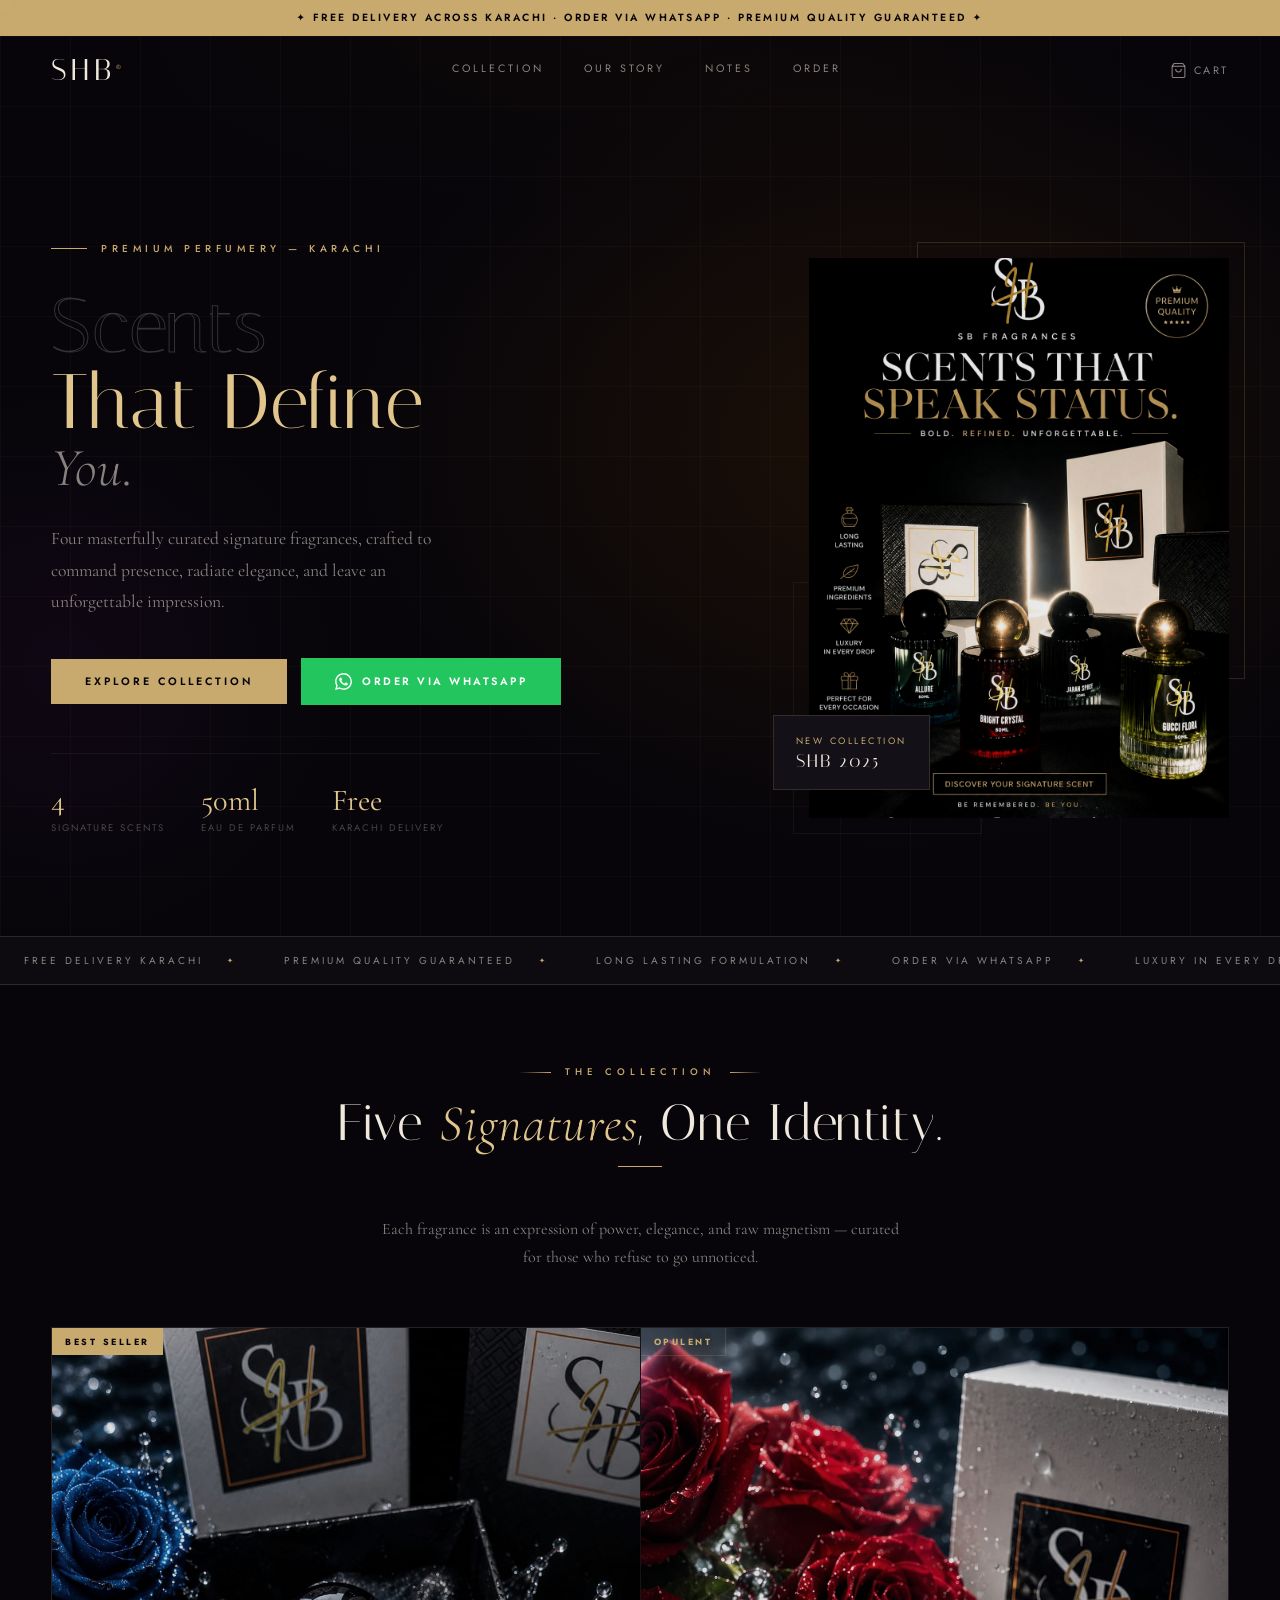
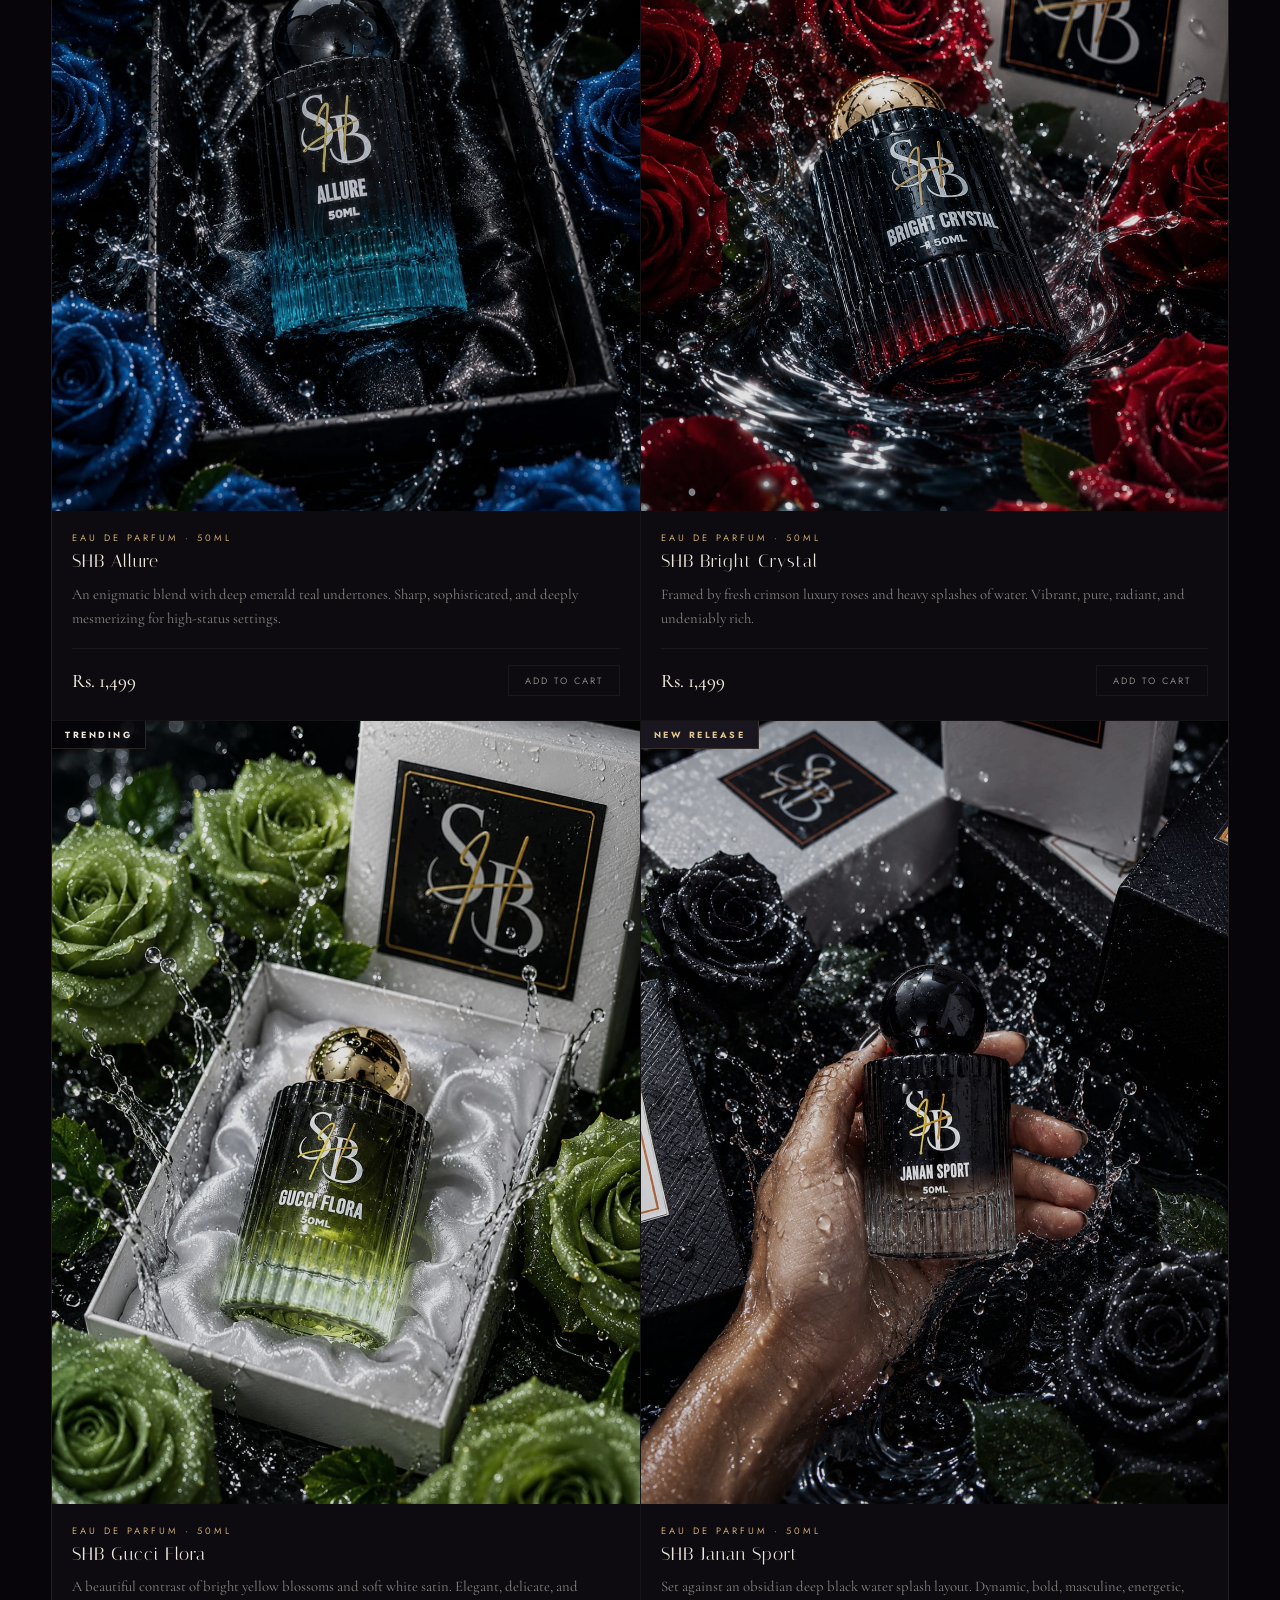
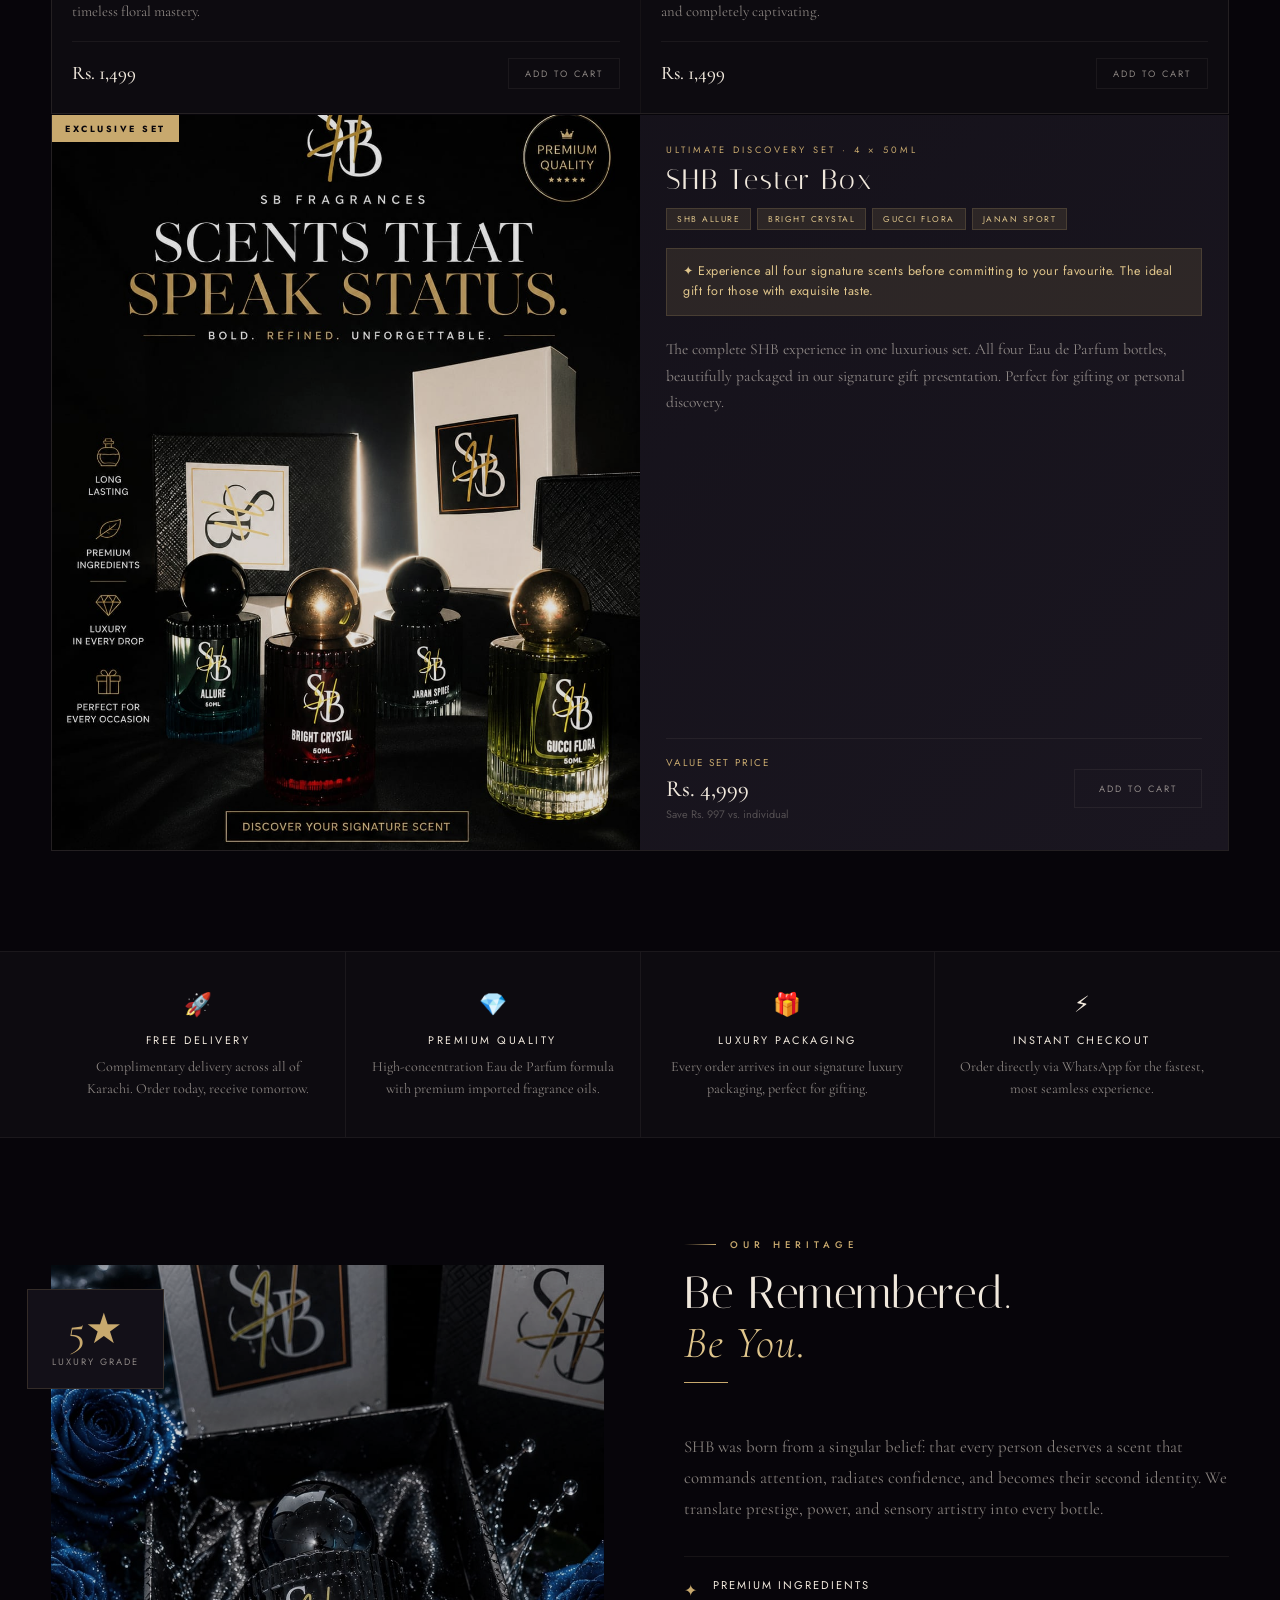
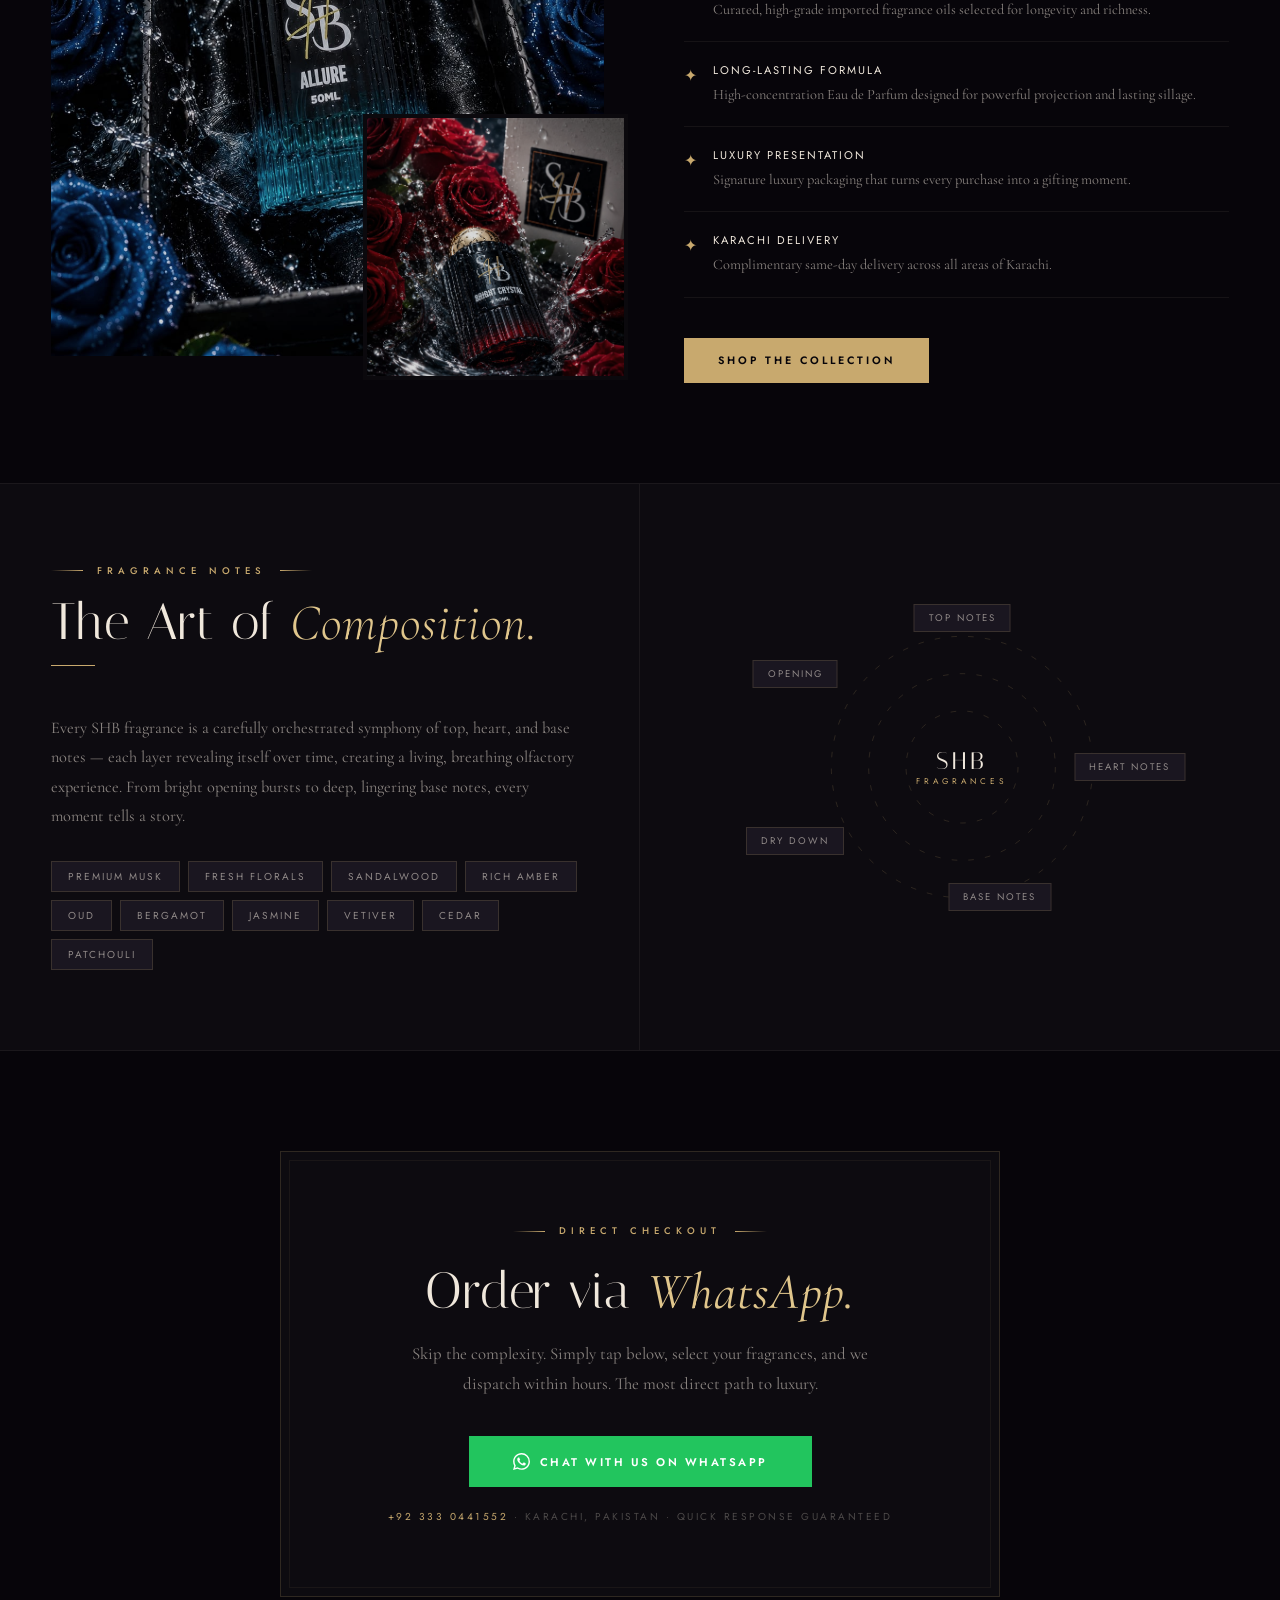
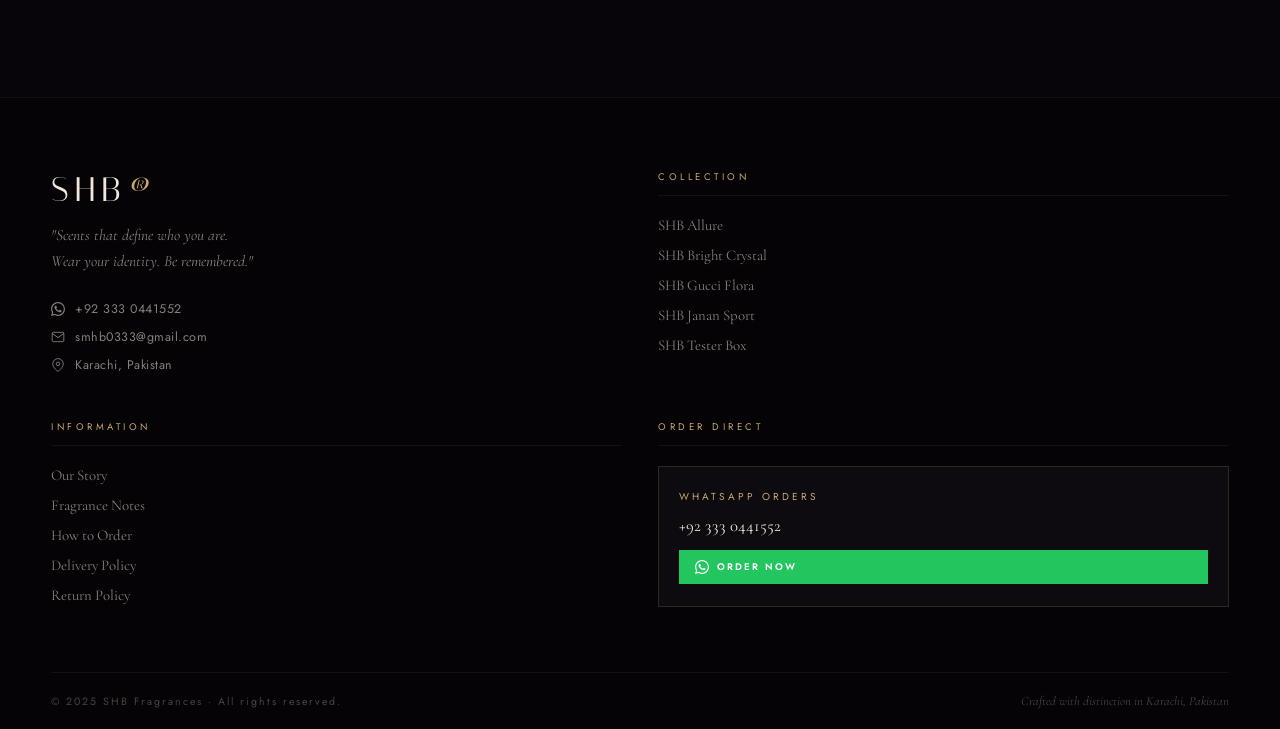
==== commit b1109791: "Update index.html" ====
--- a/index.html
+++ b/index.html
@@ -2,501 +2,1984 @@
 <html lang="en">
 <head>
   <meta charset="UTF-8">
-  <meta name="viewport" content="width=device-width, initial-scale=1.0">
-  <title>Miss Rose — Luxury Perfumes</title>
+  <meta name="viewport" content="width=device-width, initial-scale=1.0, viewport-fit=cover">
+  <meta name="description" content="SHB — Luxury Fragrances from Karachi. Four masterfully curated signature scents. Order via WhatsApp with free delivery across Karachi.">
+  <title>SHB — Luxury Fragrances</title>
+
   <link rel="preconnect" href="https://fonts.googleapis.com">
   <link rel="preconnect" href="https://fonts.gstatic.com" crossorigin>
-  <link href="https://fonts.googleapis.com/css2?family=Cormorant+Garamond:ital,wght@0,300;0,400;0,600;1,300;1,400&family=Cinzel:wght@400;600&family=Raleway:wght@300;400;500;600&display=swap" rel="stylesheet">
-  <link rel="stylesheet" href="missrosefashion.css">
+  <link href="https://fonts.googleapis.com/css2?family=Italiana&family=Cormorant+Garamond:ital,wght@0,300;0,400;0,500;0,600;1,300;1,400;1,500&family=Jost:wght@200;300;400;500;600&display=swap" rel="stylesheet">
+
+  <style>
+    /* =====================================================
+       SHB FRAGRANCES — FULLY RESPONSIVE LUXURY SYSTEM
+    ===================================================== */
+
+    :root {
+      --gold:        #c8a96e;
+      --gold-light:  #e0c68c;
+      --gold-pale:   #f5e9cc;
+      --gold-dim:    rgba(200,169,110,0.12);
+      --gold-border: rgba(200,169,110,0.22);
+
+      --ink:         #07050a;
+      --surface:     #0d0b10;
+      --surface-2:   #131018;
+      --surface-3:   #1a1620;
+      --surface-4:   #221d28;
+
+      --text:        #f0e8dc;
+      --text-muted:  rgba(240,232,220,0.55);
+      --text-faint:  rgba(240,232,220,0.28);
+
+      --border:      rgba(200,169,110,0.18);
+      --border-dim:  rgba(240,232,220,0.06);
+
+      --ff-display:  'Italiana', Georgia, serif;
+      --ff-serif:    'Cormorant Garamond', Georgia, serif;
+      --ff-sans:     'Jost', system-ui, sans-serif;
+
+      --ann-h:       36px;
+      --nav-h:       68px;
+      --ease:        cubic-bezier(0.16, 1, 0.3, 1);
+      --ease-in:     cubic-bezier(0.7, 0, 1, 1);
+    }
+
+    *, *::before, *::after { box-sizing: border-box; margin: 0; padding: 0; }
+    html { scroll-behavior: smooth; font-size: 16px; }
+
+    body {
+      background: var(--ink);
+      color: var(--text);
+      font-family: var(--ff-sans);
+      overflow-x: hidden;
+      -webkit-font-smoothing: antialiased;
+      -moz-osx-font-smoothing: grayscale;
+    }
+
+    img { display: block; max-width: 100%; }
+    a { color: inherit; text-decoration: none; }
+    button { cursor: pointer; border: none; background: none; font-family: inherit; color: inherit; }
+    ul { list-style: none; }
+    input, textarea { font-family: inherit; }
+
+    ::-webkit-scrollbar { width: 3px; }
+    ::-webkit-scrollbar-track { background: var(--ink); }
+    ::-webkit-scrollbar-thumb { background: var(--gold); }
+
+    /* ── CUSTOM CURSOR ── */
+    .c-dot {
+      width: 5px; height: 5px;
+      background: var(--gold);
+      border-radius: 50%;
+      position: fixed; top: 0; left: 0;
+      pointer-events: none; z-index: 99999;
+      transform: translate(-50%,-50%);
+    }
+    .c-ring {
+      width: 32px; height: 32px;
+      border: 1px solid rgba(200,169,110,0.45);
+      border-radius: 50%;
+      position: fixed; top: 0; left: 0;
+      pointer-events: none; z-index: 99998;
+      transform: translate(-50%,-50%);
+      transition: width .35s var(--ease), height .35s var(--ease), border-color .3s;
+    }
+    .c-ring.hover { width: 48px; height: 48px; border-color: var(--gold); }
+    @media (hover: none) { .c-dot, .c-ring { display: none !important; } }
+
+    /* ── ANNOUNCEMENT BAR ── */
+    .ann-bar {
+      background: var(--gold);
+      color: var(--ink);
+      text-align: center;
+      padding: 9px 16px;
+      font-size: 0.65rem;
+      letter-spacing: 2.5px;
+      text-transform: uppercase;
+      font-weight: 600;
+      position: relative;
+      z-index: 202;
+      line-height: 1.3;
+      height: var(--ann-h);
+      display: flex;
+      align-items: center;
+      justify-content: center;
+    }
+
+    /* ── NAVIGATION ── */
+    .nav {
+      position: fixed;
+      top: var(--ann-h);
+      left: 0;
+      width: 100%;
+      height: var(--nav-h);
+      padding: 0 4%;
+      display: flex;
+      align-items: center;
+      justify-content: space-between;
+      z-index: 200;
+      transition: top .35s, background .4s, box-shadow .4s;
+    }
+    .nav.scrolled {
+      top: 0;
+      background: rgba(7,5,10,0.97);
+      backdrop-filter: blur(20px);
+      -webkit-backdrop-filter: blur(20px);
+      box-shadow: 0 1px 0 var(--border);
+    }
+
+    .nav-logo {
+      font-family: var(--ff-display);
+      font-size: 1.9rem;
+      letter-spacing: 5px;
+      color: var(--text);
+      line-height: 1;
+      flex-shrink: 0;
+    }
+    .nav-logo .gold { color: var(--gold); }
+    .nav-logo sup {
+      font-family: var(--ff-sans);
+      font-size: 0.38rem;
+      letter-spacing: 2px;
+      vertical-align: super;
+      color: var(--gold);
+      text-transform: uppercase;
+    }
+
+    .nav-links {
+      display: flex;
+      gap: 40px;
+      align-items: center;
+    }
+    .nav-links a {
+      font-size: 0.67rem;
+      letter-spacing: 3px;
+      text-transform: uppercase;
+      color: var(--text-muted);
+      position: relative;
+      transition: color .3s;
+      padding-bottom: 3px;
+    }
+    .nav-links a::after {
+      content: '';
+      position: absolute;
+      bottom: 0; left: 0;
+      height: 1px; width: 0;
+      background: var(--gold);
+      transition: width .35s var(--ease);
+    }
+    .nav-links a:hover { color: var(--text); }
+    .nav-links a:hover::after { width: 100%; }
+
+    .nav-right {
+      display: flex;
+      align-items: center;
+      gap: 20px;
+    }
+
+    .nav-cart-btn {
+      display: flex;
+      align-items: center;
+      gap: 7px;
+      font-size: 0.67rem;
+      letter-spacing: 2.5px;
+      text-transform: uppercase;
+      color: var(--text-muted);
+      cursor: pointer;
+      transition: color .3s;
+      -webkit-tap-highlight-color: transparent;
+    }
+    .nav-cart-btn:hover { color: var(--gold); }
+    .nav-cart-btn svg { width: 17px; height: 17px; flex-shrink: 0; }
+
+    .cart-badge {
+      background: var(--gold);
+      color: var(--ink);
+      font-size: 0.58rem;
+      font-weight: 700;
+      min-width: 16px; height: 16px;
+      border-radius: 50%;
+      display: none;
+      align-items: center;
+      justify-content: center;
+      padding: 0 3px;
+    }
+    .cart-badge.on { display: flex; }
+
+    /* Hamburger */
+    .hamburger {
+      display: none;
+      flex-direction: column;
+      gap: 5px;
+      cursor: pointer;
+      padding: 8px 4px;
+      -webkit-tap-highlight-color: transparent;
+    }
+    .hamburger span {
+      display: block;
+      width: 22px; height: 1.5px;
+      background: var(--text);
+      transition: all .35s var(--ease);
+      transform-origin: center;
+    }
+    .hamburger.active span:nth-child(1) { transform: translateY(6.5px) rotate(45deg); }
+    .hamburger.active span:nth-child(2) { opacity: 0; width: 0; }
+    .hamburger.active span:nth-child(3) { transform: translateY(-6.5px) rotate(-45deg); }
+
+    /* Mobile menu drawer */
+    .mobile-drawer {
+      position: fixed;
+      top: 0; right: -100%;
+      width: min(340px, 100vw);
+      height: 100dvh;
+      background: var(--surface);
+      z-index: 199;
+      padding: 90px 40px 60px;
+      display: flex;
+      flex-direction: column;
+      gap: 0;
+      transition: right .45s var(--ease);
+      border-left: 1px solid var(--border);
+      overflow-y: auto;
+    }
+    .mobile-drawer.open { right: 0; }
+    .mobile-drawer a {
+      display: flex;
+      align-items: center;
+      gap: 16px;
+      padding: 20px 0;
+      font-family: var(--ff-serif);
+      font-size: 1.5rem;
+      font-weight: 300;
+      color: var(--text-muted);
+      border-bottom: 1px solid var(--border-dim);
+      transition: color .3s, padding-left .3s;
+    }
+    .mobile-drawer a:hover, .mobile-drawer a:active { color: var(--gold); padding-left: 6px; }
+    .mobile-drawer a span {
+      font-family: var(--ff-sans);
+      font-size: 0.58rem;
+      letter-spacing: 2px;
+      text-transform: uppercase;
+      color: var(--gold);
+      margin-left: auto;
+    }
+    .mobile-drawer-contact {
+      margin-top: auto;
+      padding-top: 30px;
+    }
+    .mobile-drawer-contact p {
+      font-size: 0.65rem;
+      letter-spacing: 1.5px;
+      color: var(--text-faint);
+      margin-bottom: 10px;
+      text-transform: uppercase;
+    }
+    .mobile-drawer-contact a {
+      font-family: var(--ff-sans);
+      font-size: 0.82rem;
+      color: var(--text-muted);
+      padding: 0;
+      border: none;
+      display: block;
+      margin-bottom: 8px;
+      letter-spacing: 0.5px;
+    }
+
+    .drawer-overlay {
+      position: fixed; inset: 0;
+      background: rgba(0,0,0,0.75);
+      z-index: 198;
+      opacity: 0; pointer-events: none;
+      transition: opacity .35s;
+    }
+    .drawer-overlay.open { opacity: 1; pointer-events: auto; }
+
+    /* ── HERO ── */
+    .hero {
+      min-height: 100dvh;
+      position: relative;
+      overflow: hidden;
+      display: flex;
+      flex-direction: column;
+      padding-top: calc(var(--ann-h) + var(--nav-h));
+    }
+    .hero-noise {
+      position: absolute; inset: 0;
+      background-image: url("data:image/svg+xml,%3Csvg viewBox='0 0 256 256' xmlns='http://www.w3.org/2000/svg'%3E%3Cfilter id='noise'%3E%3CfeTurbulence type='fractalNoise' baseFrequency='0.9' numOctaves='4' stitchTiles='stitch'/%3E%3C/filter%3E%3Crect width='100%25' height='100%25' filter='url(%23noise)' opacity='0.04'/%3E%3C/svg%3E");
+      background-size: 200px;
+      pointer-events: none; z-index: 0;
+      opacity: 0.5;
+    }
+    .hero-gradient {
+      position: absolute; inset: 0;
+      background:
+        radial-gradient(ellipse 65% 70% at 70% 45%, rgba(45,25,5,0.55) 0%, transparent 65%),
+        radial-gradient(ellipse 35% 50% at 5% 70%, rgba(25,10,30,0.5) 0%, transparent 60%),
+        radial-gradient(ellipse 80% 40% at 50% 0%, rgba(20,12,5,0.4) 0%, transparent 50%),
+        var(--ink);
+      z-index: 0;
+    }
+    .hero-grid {
+      position: absolute; inset: 0;
+      background-image:
+        linear-gradient(rgba(200,169,110,0.035) 1px, transparent 1px),
+        linear-gradient(90deg, rgba(200,169,110,0.035) 1px, transparent 1px);
+      background-size: 70px 70px;
+      z-index: 0;
+    }
+
+    .hero-inner {
+      position: relative; z-index: 1;
+      flex: 1;
+      display: grid;
+      grid-template-columns: 1fr 1fr;
+      gap: 0;
+      max-width: 1440px;
+      margin: 0 auto;
+      width: 100%;
+      padding: 60px 4% 60px;
+      align-items: center;
+    }
+
+    .hero-left { padding-right: 40px; }
+
+    .hero-eyebrow {
+      display: flex;
+      align-items: center;
+      gap: 14px;
+      margin-bottom: 32px;
+    }
+    .hero-eyebrow-line { width: 36px; height: 1px; background: var(--gold); }
+    .hero-eyebrow span {
+      font-size: 0.63rem;
+      letter-spacing: 4.5px;
+      text-transform: uppercase;
+      color: var(--gold);
+      font-weight: 500;
+    }
+
+    .hero-title {
+      font-family: var(--ff-display);
+      font-size: clamp(3rem, 6vw, 6.5rem);
+      line-height: 1.0;
+      font-weight: 400;
+      margin-bottom: 28px;
+      letter-spacing: 1px;
+    }
+    .hero-title .ghost {
+      display: block;
+      -webkit-text-stroke: 1px rgba(240,232,220,0.2);
+      color: transparent;
+    }
+    .hero-title .accent { color: var(--gold-light); display: block; }
+    .hero-title .italic {
+      font-family: var(--ff-serif);
+      font-style: italic;
+      font-weight: 300;
+      font-size: clamp(2rem, 4.2vw, 4.5rem);
+      display: block;
+      color: var(--text-muted);
+    }
+
+    .hero-desc {
+      font-family: var(--ff-serif);
+      font-size: 1.1rem;
+      color: var(--text-muted);
+      line-height: 1.8;
+      max-width: 420px;
+      margin-bottom: 40px;
+    }
+
+    .hero-btns {
+      display: flex;
+      flex-wrap: wrap;
+      gap: 14px;
+      align-items: center;
+      margin-bottom: 48px;
+    }
+
+    .btn-primary {
+      display: inline-flex;
+      align-items: center;
+      gap: 12px;
+      background: var(--gold);
+      color: var(--ink);
+      padding: 15px 34px;
+      font-size: 0.67rem;
+      font-weight: 600;
+      letter-spacing: 3px;
+      text-transform: uppercase;
+      transition: background .3s, transform .35s var(--ease), box-shadow .3s;
+      white-space: nowrap;
+    }
+    .btn-primary:hover {
+      background: var(--gold-light);
+      transform: translateY(-2px);
+      box-shadow: 0 14px 36px rgba(200,169,110,0.28);
+    }
+    .btn-secondary {
+      display: inline-flex;
+      align-items: center;
+      gap: 12px;
+      border: 1px solid var(--border);
+      color: var(--text-muted);
+      padding: 15px 34px;
+      font-size: 0.67rem;
+      letter-spacing: 3px;
+      text-transform: uppercase;
+      transition: border-color .3s, color .3s, transform .35s var(--ease);
+      white-space: nowrap;
+    }
+    .btn-secondary:hover { border-color: var(--gold); color: var(--gold); transform: translateY(-2px); }
+    .btn-wa {
+      display: inline-flex;
+      align-items: center;
+      gap: 10px;
+      background: #22c55e;
+      color: #fff;
+      padding: 15px 34px;
+      font-size: 0.67rem;
+      font-weight: 600;
+      letter-spacing: 2.5px;
+      text-transform: uppercase;
+      transition: background .3s, transform .35s var(--ease), box-shadow .3s;
+      white-space: nowrap;
+    }
+    .btn-wa:hover { background: #16a34a; transform: translateY(-2px); box-shadow: 0 12px 30px rgba(34,197,94,0.2); }
+    .btn-wa svg { width: 17px; height: 17px; fill: currentColor; flex-shrink: 0; }
+
+    .hero-stats {
+      display: flex;
+      gap: 36px;
+      padding-top: 32px;
+      border-top: 1px solid var(--border-dim);
+    }
+    .stat-num {
+      font-family: var(--ff-serif);
+      font-size: 1.9rem;
+      color: var(--gold-light);
+      line-height: 1;
+      margin-bottom: 5px;
+    }
+    .stat-lbl {
+      font-size: 0.6rem;
+      letter-spacing: 2px;
+      text-transform: uppercase;
+      color: var(--text-faint);
+    }
+
+    /* Hero right */
+    .hero-right {
+      position: relative;
+      display: flex;
+      justify-content: flex-end;
+      align-items: center;
+    }
+    .hero-frame {
+      position: relative;
+      width: 100%;
+      max-width: 420px;
+    }
+    .hero-frame::before {
+      content: '';
+      position: absolute;
+      top: -16px; right: -16px;
+      width: 78%; height: 78%;
+      border: 1px solid var(--border);
+      pointer-events: none; z-index: 0;
+    }
+    .hero-frame::after {
+      content: '';
+      position: absolute;
+      bottom: -16px; left: -16px;
+      width: 45%; height: 45%;
+      border: 1px solid rgba(200,169,110,0.07);
+      pointer-events: none; z-index: 0;
+    }
+    .hero-img {
+      position: relative; z-index: 1;
+      width: 100%;
+      aspect-ratio: 3/4;
+      object-fit: cover;
+      filter: brightness(0.9) contrast(1.05) saturate(0.9);
+    }
+    .hero-float-tag {
+      position: absolute;
+      bottom: 28px; left: -36px;
+      z-index: 2;
+      background: var(--surface-2);
+      border: 1px solid var(--border);
+      padding: 18px 22px;
+      backdrop-filter: blur(12px);
+    }
+    .hft-label { font-size: 0.58rem; letter-spacing: 2.5px; text-transform: uppercase; color: var(--gold); margin-bottom: 4px; }
+    .hft-text { font-family: var(--ff-display); font-size: 1.1rem; letter-spacing: 2px; }
+
+    /* ── MARQUEE ── */
+    .marquee-wrap {
+      overflow: hidden;
+      background: var(--surface);
+      border-top: 1px solid var(--border);
+      border-bottom: 1px solid var(--border);
+      padding: 16px 0;
+    }
+    .marquee-track {
+      display: flex;
+      animation: scrollMarquee 28s linear infinite;
+      width: max-content;
+    }
+    .marquee-track:hover { animation-play-state: paused; }
+    .marquee-item {
+      display: inline-flex;
+      align-items: center;
+      gap: 24px;
+      padding: 0 24px;
+      font-size: 0.63rem;
+      letter-spacing: 3px;
+      text-transform: uppercase;
+      color: var(--text-muted);
+      white-space: nowrap;
+    }
+    .marquee-sep { color: var(--gold); font-size: 0.45rem; }
+    @keyframes scrollMarquee {
+      0%   { transform: translateX(0); }
+      100% { transform: translateX(-50%); }
+    }
+
+    /* ── SECTION COMMONS ── */
+    .section { padding: 100px 4%; }
+    .sec-inner { max-width: 1440px; margin: 0 auto; }
+
+    .sec-eyebrow {
+      display: flex;
+      align-items: center;
+      justify-content: center;
+      gap: 14px;
+      margin-bottom: 16px;
+    }
+    .sec-eyebrow-line { width: 32px; height: 1px; background: linear-gradient(to right, transparent, var(--gold)); }
+    .sec-eyebrow-line.r { background: linear-gradient(to left, transparent, var(--gold)); }
+    .sec-eyebrow span { font-size: 0.6rem; letter-spacing: 5px; text-transform: uppercase; color: var(--gold); font-weight: 500; }
+
+    .sec-title {
+      font-family: var(--ff-display);
+      font-size: clamp(2rem, 4vw, 4rem);
+      font-weight: 400;
+      text-align: center;
+      line-height: 1.1;
+      margin-bottom: 12px;
+      letter-spacing: 1px;
+    }
+    .sec-title em { font-family: var(--ff-serif); font-style: italic; color: var(--gold-light); font-weight: 300; }
+    .sec-sub {
+      font-family: var(--ff-serif);
+      font-size: 1rem;
+      color: var(--text-muted);
+      text-align: center;
+      max-width: 520px;
+      margin: 0 auto 56px;
+      line-height: 1.75;
+    }
+    .gold-rule { width: 44px; height: 1px; background: var(--gold); margin: 14px auto 48px; }
+
+    /* ── PRODUCTS ── */
+    .products-section { padding-top: 80px; padding-bottom: 100px; }
+
+    .products-grid {
+      display: grid;
+      grid-template-columns: repeat(4, 1fr);
+      gap: 1px;
+      background: var(--border-dim);
+      border: 1px solid var(--border-dim);
+      margin-bottom: 1px;
+    }
+    .products-row-2 {
+      display: grid;
+      grid-template-columns: 1fr;
+      gap: 1px;
+      background: var(--border-dim);
+      border: 1px solid var(--border-dim);
+      border-top: none;
+    }
+
+    .product-card {
+      background: var(--surface);
+      display: flex;
+      flex-direction: column;
+      cursor: pointer;
+      position: relative;
+      overflow: hidden;
+      transition: background .4s;
+    }
+    .product-card:hover { background: var(--surface-2); }
+
+    .product-card.tester {
+      background: linear-gradient(135deg, var(--surface-2), var(--surface-3));
+      grid-template-columns: 1fr 1fr;
+      display: grid;
+    }
+
+    .product-img-wrap {
+      position: relative;
+      width: 100%;
+      aspect-ratio: 3/4;
+      overflow: hidden;
+      background: var(--surface-3);
+    }
+    .product-card.tester .product-img-wrap { aspect-ratio: 4/5; }
+    .product-img-wrap img {
+      width: 100%; height: 100%;
+      object-fit: cover;
+      transition: transform .75s var(--ease), filter .5s;
+      filter: brightness(0.88) saturate(0.88);
+    }
+    .product-card:hover .product-img-wrap img { transform: scale(1.06); filter: brightness(0.95) saturate(1); }
+
+    .product-badge {
+      position: absolute;
+      top: 0; left: 0;
+      padding: 7px 13px;
+      font-size: 0.56rem;
+      font-weight: 700;
+      letter-spacing: 2.5px;
+      text-transform: uppercase;
+      z-index: 2;
+    }
+    .badge-gold { background: var(--gold); color: var(--ink); }
+    .badge-outline { background: transparent; color: var(--gold); border: 1px solid var(--border); border-top: none; border-left: none; }
+    .badge-dark { background: rgba(7,5,10,0.85); color: var(--text); border-right: 1px solid var(--border); border-bottom: 1px solid var(--border); }
+    .badge-new { background: var(--surface-3); color: var(--gold-light); border-right: 1px solid var(--border); border-bottom: 1px solid var(--border); }
+
+    .product-overlay {
+      position: absolute; inset: 0;
+      background: linear-gradient(to top, rgba(7,5,10,0.85) 0%, transparent 55%);
+      opacity: 0;
+      transition: opacity .4s;
+      z-index: 1;
+      display: flex;
+      align-items: flex-end;
+      padding: 18px;
+    }
+    .product-card:hover .product-overlay { opacity: 1; }
+    .product-quick {
+      width: 100%;
+      background: var(--gold);
+      color: var(--ink);
+      padding: 12px;
+      font-size: 0.6rem;
+      font-weight: 700;
+      letter-spacing: 2.5px;
+      text-transform: uppercase;
+      border: none;
+      cursor: pointer;
+      transition: background .3s;
+    }
+    .product-quick:hover { background: var(--gold-light); }
+
+    .product-info {
+      padding: 20px 20px 24px;
+      flex-grow: 1;
+      display: flex;
+      flex-direction: column;
+    }
+    .product-cat { font-size: 0.58rem; letter-spacing: 3px; text-transform: uppercase; color: var(--gold); margin-bottom: 7px; }
+    .product-name { font-family: var(--ff-display); font-size: 1.1rem; font-weight: 400; margin-bottom: 9px; line-height: 1.2; letter-spacing: 1px; }
+    .product-desc { font-family: var(--ff-serif); font-size: 0.92rem; color: var(--text-muted); line-height: 1.65; flex-grow: 1; margin-bottom: 18px; }
+    .product-footer {
+      display: flex;
+      align-items: center;
+      justify-content: space-between;
+      padding-top: 16px;
+      border-top: 1px solid var(--border-dim);
+      gap: 8px;
+    }
+    .product-price { font-family: var(--ff-serif); font-size: 1.2rem; font-weight: 500; color: var(--text); white-space: nowrap; }
+    .btn-add-cart {
+      font-size: 0.58rem;
+      letter-spacing: 2px;
+      text-transform: uppercase;
+      color: var(--text-muted);
+      border: 1px solid var(--border-dim);
+      padding: 8px 16px;
+      transition: all .3s;
+      background: none;
+      cursor: pointer;
+      white-space: nowrap;
+    }
+    .btn-add-cart:hover { background: var(--gold); color: var(--ink); border-color: var(--gold); }
+
+    /* Tester card */
+    .tester-content {
+      display: flex;
+      flex-direction: column;
+      padding: 28px 26px;
+      justify-content: center;
+    }
+    .tester-badge-row { display: flex; gap: 6px; flex-wrap: wrap; margin-bottom: 18px; }
+    .mini-badge {
+      font-size: 0.53rem;
+      letter-spacing: 1.5px;
+      text-transform: uppercase;
+      background: var(--gold-dim);
+      border: 1px solid var(--border);
+      color: var(--gold-light);
+      padding: 4px 10px;
+    }
+    .tester-note {
+      background: var(--gold-dim);
+      border: 1px solid var(--border);
+      padding: 13px 16px;
+      font-size: 0.78rem;
+      color: var(--gold-light);
+      letter-spacing: 0.5px;
+      line-height: 1.6;
+      margin-bottom: 20px;
+    }
+    .tester-desc { font-family: var(--ff-serif); font-size: 0.97rem; color: var(--text-muted); line-height: 1.7; margin-bottom: 22px; }
+
+    /* ── TRUST STRIP ── */
+    .trust-strip {
+      background: var(--surface);
+      border-top: 1px solid var(--border-dim);
+      border-bottom: 1px solid var(--border-dim);
+      padding: 0 4%;
+    }
+    .trust-grid {
+      max-width: 1440px;
+      margin: 0 auto;
+      display: grid;
+      grid-template-columns: repeat(4, 1fr);
+      gap: 1px;
+      background: var(--border-dim);
+    }
+    .trust-item {
+      background: var(--surface);
+      padding: 36px 24px;
+      text-align: center;
+      transition: background .35s;
+    }
+    .trust-item:hover { background: var(--surface-2); }
+    .trust-icon { font-size: 1.4rem; margin-bottom: 12px; }
+    .trust-title { font-size: 0.68rem; letter-spacing: 2.5px; text-transform: uppercase; color: var(--text); margin-bottom: 8px; }
+    .trust-desc { font-family: var(--ff-serif); font-size: 0.88rem; color: var(--text-muted); line-height: 1.6; }
+
+    /* ── STORY / ABOUT ── */
+    .story-grid { display: grid; grid-template-columns: 1fr 1fr; gap: 72px; align-items: center; }
+    .story-visual { position: relative; }
+    .story-img-main { width: 100%; aspect-ratio: 4/5; object-fit: cover; filter: brightness(0.85) saturate(0.8); position: relative; z-index: 1; }
+    .story-img-accent {
+      position: absolute;
+      bottom: -24px; right: -24px;
+      width: 48%;
+      aspect-ratio: 1/1;
+      object-fit: cover;
+      filter: brightness(0.85) saturate(0.8);
+      border: 4px solid var(--surface);
+      z-index: 2;
+    }
+    .story-badge-box {
+      position: absolute;
+      top: 24px; left: -24px;
+      background: var(--surface-2);
+      border: 1px solid var(--border);
+      padding: 20px 24px;
+      text-align: center;
+      z-index: 3;
+    }
+    .sbb-num { font-family: var(--ff-serif); font-size: 2.6rem; color: var(--gold); line-height: 1; }
+    .sbb-lbl { font-size: 0.58rem; letter-spacing: 2px; text-transform: uppercase; color: var(--text-muted); margin-top: 4px; }
+
+    .story-text { padding-left: 8px; }
+    .story-body { font-family: var(--ff-serif); font-size: 1.05rem; color: var(--text-muted); line-height: 1.85; margin-bottom: 32px; }
+    .pillars { display: flex; flex-direction: column; gap: 0; margin-bottom: 40px; }
+    .pillar { display: flex; align-items: flex-start; gap: 16px; padding: 20px 0; border-bottom: 1px solid var(--border-dim); }
+    .pillar:first-child { border-top: 1px solid var(--border-dim); }
+    .pillar-icon { color: var(--gold); flex-shrink: 0; margin-top: 2px; }
+    .pillar-ttl { font-size: 0.7rem; letter-spacing: 2px; text-transform: uppercase; margin-bottom: 5px; }
+    .pillar-txt { font-family: var(--ff-serif); font-size: 0.9rem; color: var(--text-muted); line-height: 1.6; }
+
+    /* ── FRAGRANCE NOTES ── */
+    .notes-section {
+      background: var(--surface);
+      border-top: 1px solid var(--border-dim);
+      border-bottom: 1px solid var(--border-dim);
+      padding: 0 4%;
+    }
+    .notes-inner {
+      max-width: 1440px;
+      margin: 0 auto;
+      display: grid;
+      grid-template-columns: 1fr 1fr;
+      gap: 0;
+    }
+    .notes-left { padding: 80px 56px 80px 0; border-right: 1px solid var(--border-dim); }
+    .notes-left .sec-eyebrow, .notes-left .sec-title { text-align: left; justify-content: flex-start; }
+    .notes-left .gold-rule { margin-left: 0; }
+    .notes-body { font-family: var(--ff-serif); font-size: 1.02rem; color: var(--text-muted); line-height: 1.8; margin-bottom: 30px; }
+    .notes-tags { display: flex; flex-wrap: wrap; gap: 8px; }
+    .note-tag {
+      background: var(--surface-3);
+      border: 1px solid var(--border);
+      padding: 7px 16px;
+      font-size: 0.63rem;
+      letter-spacing: 2px;
+      text-transform: uppercase;
+      color: var(--text-muted);
+      transition: all .3s;
+      cursor: default;
+    }
+    .note-tag:hover { border-color: var(--gold); color: var(--gold); }
+
+    .notes-right { padding: 80px 0 80px 56px; display: flex; align-items: center; justify-content: center; }
+    .wheel-container { position: relative; width: 280px; height: 280px; }
+    .wheel-svg-wrap { position: absolute; inset: 0; animation: rotateSlow 40s linear infinite; }
+    .wheel-svg-wrap circle { fill: none; stroke: var(--border); stroke-width: 1; stroke-dasharray: 6 12; }
+    .wheel-center { position: absolute; top: 50%; left: 50%; transform: translate(-50%,-50%); text-align: center; }
+    .wheel-brand { font-family: var(--ff-display); font-size: 1.5rem; letter-spacing: 4px; }
+    .wheel-sub { font-size: 0.52rem; letter-spacing: 4px; text-transform: uppercase; color: var(--gold); }
+    .float-pills { position: absolute; inset: -46px; }
+    .pill {
+      position: absolute;
+      background: var(--surface-3);
+      border: 1px solid var(--border);
+      padding: 6px 14px;
+      font-size: 0.6rem;
+      letter-spacing: 2px;
+      text-transform: uppercase;
+      color: var(--text-muted);
+      white-space: nowrap;
+      transform: translate(-50%,-50%);
+    }
+    @keyframes rotateSlow { from { transform: rotate(0deg); } to { transform: rotate(360deg); } }
+
+    /* ── ORDER CTA ── */
+    .order-section { padding: 100px 4%; text-align: center; }
+    .order-box {
+      max-width: 720px;
+      margin: 0 auto;
+      padding: 72px 48px;
+      border: 1px solid var(--border);
+      position: relative;
+      background: var(--surface);
+    }
+    .order-box::before {
+      content: '';
+      position: absolute;
+      inset: 8px;
+      border: 1px solid rgba(200,169,110,0.07);
+      pointer-events: none;
+    }
+    .order-title { font-family: var(--ff-display); font-size: clamp(2rem, 4vw, 3.8rem); font-weight: 400; margin-bottom: 16px; letter-spacing: 1px; }
+    .order-body { font-family: var(--ff-serif); color: var(--text-muted); font-size: 1.05rem; line-height: 1.75; max-width: 500px; margin: 0 auto 38px; }
+    .order-note { margin-top: 22px; font-size: 0.63rem; letter-spacing: 2.5px; text-transform: uppercase; color: var(--text-faint); }
+    .order-note a { color: var(--gold); transition: color .3s; }
+    .order-note a:hover { color: var(--gold-light); }
+
+    /* ── CART DRAWER ── */
+    .cart-overlay {
+      position: fixed; inset: 0;
+      background: rgba(0,0,0,0.78);
+      z-index: 500;
+      opacity: 0; pointer-events: none;
+      transition: opacity .35s;
+    }
+    .cart-overlay.open { opacity: 1; pointer-events: auto; }
+    .cart-drawer {
+      position: fixed;
+      top: 0; right: -100%;
+      width: min(420px, 100vw);
+      height: 100dvh;
+      background: var(--surface);
+      z-index: 501;
+      display: flex;
+      flex-direction: column;
+      transition: right .45s var(--ease);
+      border-left: 1px solid var(--border);
+    }
+    .cart-drawer.open { right: 0; }
+
+    .cart-head {
+      padding: 24px 28px;
+      border-bottom: 1px solid var(--border-dim);
+      display: flex;
+      align-items: center;
+      justify-content: space-between;
+    }
+    .cart-head-title { font-family: var(--ff-display); font-size: 1.25rem; font-weight: 400; letter-spacing: 3px; }
+    .cart-close-btn {
+      width: 34px; height: 34px;
+      border: 1px solid var(--border-dim);
+      color: var(--text-muted);
+      font-size: 1.25rem;
+      display: flex;
+      align-items: center;
+      justify-content: center;
+      transition: all .3s;
+      background: none;
+      cursor: pointer;
+    }
+    .cart-close-btn:hover { border-color: var(--gold); color: var(--gold); }
+
+    .cart-body { flex-grow: 1; overflow-y: auto; padding: 20px 28px; }
+    .cart-empty { text-align: center; margin-top: 60px; color: var(--text-muted); font-family: var(--ff-serif); font-size: 1.02rem; line-height: 1.9; }
+    .cart-empty em { font-style: italic; color: var(--gold); }
+
+    .cart-item { display: flex; gap: 14px; padding: 18px 0; border-bottom: 1px solid var(--border-dim); position: relative; }
+    .cart-item-img { width: 60px; height: 72px; object-fit: cover; background: var(--surface-3); flex-shrink: 0; }
+    .cart-item-det { flex-grow: 1; }
+    .cart-item-name { font-family: var(--ff-display); font-size: 0.92rem; letter-spacing: 1px; margin-bottom: 4px; }
+    .cart-item-unit { font-size: 0.6rem; letter-spacing: 2px; text-transform: uppercase; color: var(--text-muted); margin-bottom: 11px; }
+    .qty-row { display: flex; align-items: center; gap: 10px; }
+    .qty-btn {
+      width: 26px; height: 26px;
+      border: 1px solid var(--border-dim);
+      color: var(--text-muted);
+      font-size: 1rem;
+      display: flex; align-items: center; justify-content: center;
+      transition: all .3s; background: none; cursor: pointer;
+    }
+    .qty-btn:hover { border-color: var(--gold); color: var(--gold); }
+    .qty-num { font-size: 0.88rem; min-width: 20px; text-align: center; }
+    .cart-item-price { font-family: var(--ff-serif); font-size: 0.95rem; color: var(--gold-light); min-width: 76px; text-align: right; align-self: center; }
+    .cart-remove { position: absolute; top: 16px; right: 0; background: none; border: none; color: var(--text-faint); font-size: 1.1rem; cursor: pointer; transition: color .3s; }
+    .cart-remove:hover { color: #ef4444; }
+
+    .cart-foot { padding: 22px 28px; border-top: 1px solid var(--border-dim); background: var(--surface-2); }
+    .cart-total-row { display: flex; justify-content: space-between; align-items: center; margin-bottom: 16px; }
+    .ct-label { font-size: 0.66rem; letter-spacing: 2.5px; text-transform: uppercase; color: var(--text-muted); }
+    .ct-amount { font-family: var(--ff-serif); font-size: 1.35rem; color: var(--gold-light); }
+    .btn-checkout {
+      width: 100%; background: var(--gold); color: var(--ink);
+      padding: 14px; font-size: 0.66rem; font-weight: 700; letter-spacing: 2.5px;
+      text-transform: uppercase; margin-bottom: 8px; border: none; cursor: pointer; transition: background .3s;
+    }
+    .btn-checkout:hover { background: var(--gold-light); }
+    .btn-wa-checkout {
+      width: 100%; background: #22c55e; color: #fff;
+      padding: 13px; font-size: 0.66rem; font-weight: 700; letter-spacing: 2px;
+      text-transform: uppercase; display: flex; align-items: center; justify-content: center;
+      gap: 9px; border: none; cursor: pointer; transition: background .3s;
+    }
+    .btn-wa-checkout:hover { background: #16a34a; }
+    .btn-wa-checkout svg { width: 15px; height: 15px; fill: currentColor; }
+
+    /* ── TOAST ── */
+    .toast {
+      position: fixed;
+      bottom: 28px; left: 28px;
+      background: var(--surface-2);
+      border: 1px solid var(--gold);
+      padding: 13px 20px;
+      font-size: 0.76rem;
+      letter-spacing: 1px;
+      z-index: 9999;
+      opacity: 0;
+      transform: translateY(12px);
+      pointer-events: none;
+      transition: opacity .35s var(--ease), transform .35s var(--ease);
+      max-width: 280px;
+      line-height: 1.5;
+    }
+    .toast.show { opacity: 1; transform: translateY(0); }
+
+    /* ── FOOTER ── */
+    footer { background: #050306; padding: 72px 4% 0; border-top: 1px solid var(--border-dim); }
+    .footer-top {
+      max-width: 1440px;
+      margin: 0 auto;
+      display: grid;
+      grid-template-columns: 2.2fr 1fr 1fr 1.2fr;
+      gap: 48px;
+      padding-bottom: 56px;
+      border-bottom: 1px solid var(--border-dim);
+    }
+    .footer-logo { font-family: var(--ff-display); font-size: 2.1rem; letter-spacing: 6px; margin-bottom: 14px; }
+    .footer-logo span { color: var(--gold); font-style: italic; }
+    .footer-tagline { font-family: var(--ff-serif); font-style: italic; color: var(--text-muted); font-size: 0.97rem; margin-bottom: 26px; line-height: 1.65; }
+    .footer-contacts a {
+      display: flex; align-items: center; gap: 10px;
+      font-size: 0.78rem; color: var(--text-muted);
+      margin-bottom: 10px; transition: color .3s; letter-spacing: 0.5px;
+    }
+    .footer-contacts a:hover { color: var(--gold); }
+    .footer-col-title { font-size: 0.6rem; letter-spacing: 3.5px; text-transform: uppercase; color: var(--gold); margin-bottom: 20px; padding-bottom: 11px; border-bottom: 1px solid var(--border-dim); }
+    .footer-col ul li { margin-bottom: 12px; }
+    .footer-col ul a { font-family: var(--ff-serif); font-size: 0.93rem; color: var(--text-muted); transition: color .3s, padding-left .3s; display: block; }
+    .footer-col ul a:hover { color: var(--gold); padding-left: 5px; }
+    .footer-wa-box { background: var(--surface); border: 1px solid var(--border); padding: 22px 20px; }
+    .footer-wa-title { font-size: 0.63rem; letter-spacing: 3px; text-transform: uppercase; color: var(--gold); margin-bottom: 11px; }
+    .footer-wa-num { font-family: var(--ff-serif); font-size: 1.05rem; margin-bottom: 14px; color: var(--text); }
+    .footer-wa-btn {
+      display: flex; align-items: center; gap: 8px;
+      background: #22c55e; color: #fff; padding: 10px 16px;
+      font-size: 0.6rem; font-weight: 600; letter-spacing: 2px; text-transform: uppercase; transition: background .3s;
+    }
+    .footer-wa-btn:hover { background: #16a34a; }
+    .footer-wa-btn svg { width: 14px; height: 14px; fill: currentColor; }
+    .footer-bottom { max-width: 1440px; margin: 0 auto; display: flex; justify-content: space-between; align-items: center; padding: 20px 0; }
+    .footer-copy { font-size: 0.66rem; letter-spacing: 2px; color: var(--text-faint); }
+    .footer-craft { font-family: var(--ff-serif); font-style: italic; font-size: 0.8rem; color: var(--text-faint); }
+
+    /* ── REVEAL ANIMATIONS ── */
+    .reveal { opacity: 0; transform: translateY(24px); transition: opacity .75s var(--ease), transform .75s var(--ease); }
+    .reveal.in { opacity: 1; transform: translateY(0); }
+    .reveal-d1 { transition-delay: .1s; }
+    .reveal-d2 { transition-delay: .2s; }
+    .reveal-d3 { transition-delay: .3s; }
+    .reveal-d4 { transition-delay: .4s; }
+
+    /* ══════════════════════════════════════════
+       RESPONSIVE BREAKPOINTS — FULLY TUNED
+    ══════════════════════════════════════════ */
+
+    /* Large desktop tweak */
+    @media (max-width: 1300px) {
+      .products-grid { grid-template-columns: repeat(2, 1fr); }
+      .footer-top { grid-template-columns: 1fr 1fr; gap: 36px; }
+    }
+
+    /* Tablet landscape */
+    @media (max-width: 1024px) {
+      :root { --nav-h: 64px; }
+      .nav { padding: 0 5%; }
+      .hero-inner { gap: 40px; padding: 48px 5% 48px; }
+      .hero-left { padding-right: 28px; }
+      .hero-frame { max-width: 360px; }
+      .story-grid { gap: 48px; }
+    }
+
+    /* Tablet portrait + large phones */
+    @media (max-width: 900px) {
+      :root {
+        --ann-h: 32px;
+        --nav-h: 60px;
+      }
+
+      /* Nav */
+      .nav { padding: 0 5%; }
+      .nav-links { display: none; }
+      .hamburger { display: flex; }
+      .nav-logo { font-size: 1.7rem; letter-spacing: 4px; }
+
+      /* Hero — single column */
+      .hero {
+        padding-top: calc(var(--ann-h) + var(--nav-h));
+      }
+      .hero-inner {
+        grid-template-columns: 1fr;
+        text-align: center;
+        gap: 44px;
+        padding: 44px 5% 56px;
+        min-height: calc(100dvh - var(--ann-h) - var(--nav-h));
+        align-items: start;
+      }
+      .hero-left { padding-right: 0; order: 1; }
+      .hero-right { order: 2; justify-content: center; }
+      .hero-eyebrow { justify-content: center; }
+      .hero-desc { margin-left: auto; margin-right: auto; max-width: 480px; }
+      .hero-btns { justify-content: center; }
+      .hero-stats { justify-content: center; flex-wrap: wrap; gap: 28px; }
+      .hero-frame { max-width: 340px; }
+      .hero-float-tag { display: none; }
+      .hero-frame::before, .hero-frame::after { display: none; }
+
+      /* Products */
+      .products-grid { grid-template-columns: repeat(2, 1fr); }
+      .product-card.tester {
+        grid-template-columns: 1fr;
+        display: flex;
+        flex-direction: column;
+      }
+      .product-card.tester .product-img-wrap { aspect-ratio: 16/9; max-height: 280px; }
+
+      /* Story */
+      .story-grid { grid-template-columns: 1fr; gap: 44px; }
+      .story-img-accent { display: none; }
+      .story-badge-box { display: none; }
+      .story-text { padding-left: 0; }
+
+      /* Notes */
+      .notes-inner { grid-template-columns: 1fr; }
+      .notes-left { padding: 56px 0; border-right: none; border-bottom: 1px solid var(--border-dim); }
+      .notes-right { padding: 56px 0; }
+      .notes-left .sec-eyebrow, .notes-left .sec-title { justify-content: center; text-align: center; }
+      .notes-left .gold-rule { margin: 14px auto 36px; }
+      .notes-tags { justify-content: center; }
+
+      /* Trust */
+      .trust-grid { grid-template-columns: repeat(2, 1fr); }
+
+      /* Footer */
+      .footer-top { grid-template-columns: 1fr 1fr; gap: 32px; }
+
+      /* Section padding */
+      .section { padding: 72px 5%; }
+      .order-section { padding: 72px 5%; }
+    }
+
+    /* Medium phones */
+    @media (max-width: 640px) {
+      :root {
+        --ann-h: 30px;
+        --nav-h: 58px;
+      }
+
+      .ann-bar { font-size: 0.58rem; letter-spacing: 1.8px; padding: 7px 12px; }
+
+      /* Nav */
+      .nav { padding: 0 5%; }
+      .nav-logo { font-size: 1.55rem; letter-spacing: 3.5px; }
+      .nav-cart-btn span:not(.cart-badge) { display: none; }
+      .mobile-drawer { width: 100%; padding: 88px 32px 56px; }
+
+      /* Hero */
+      .hero-title { font-size: 2.8rem; }
+      .hero-title .italic { font-size: 2rem; }
+      .hero-desc { font-size: 1rem; }
+      .hero-frame { max-width: 100%; }
+      .hero-btns { gap: 12px; }
+
+      /* Buttons full-width stacked on tiny screens */
+      .hero-btns .btn-primary,
+      .hero-btns .btn-wa { flex: 1 1 200px; justify-content: center; }
+
+      /* Products */
+      .products-grid { grid-template-columns: 1fr; }
+      .product-card.tester .product-img-wrap { aspect-ratio: 3/2; max-height: 220px; }
+
+      /* Trust */
+      .trust-grid { grid-template-columns: 1fr 1fr; }
+      .trust-item { padding: 28px 16px; }
+
+      /* Order box */
+      .order-box { padding: 44px 22px; }
+      .order-box::before { inset: 6px; }
+
+      /* Footer */
+      .footer-top { grid-template-columns: 1fr; gap: 30px; }
+      .footer-bottom { flex-direction: column; gap: 10px; text-align: center; }
+
+      /* Cart + drawer full width */
+      .cart-drawer { width: 100%; }
+
+      /* Toast */
+      .toast { left: 14px; right: 14px; max-width: none; bottom: 20px; }
+
+      /* Section */
+      .section { padding: 60px 5%; }
+      .order-section { padding: 60px 5%; }
+      .sec-sub { margin-bottom: 40px; }
+    }
+
+    /* Small phones */
+    @media (max-width: 430px) {
+      :root {
+        --ann-h: 28px;
+        --nav-h: 54px;
+      }
+
+      .ann-bar { font-size: 0.54rem; letter-spacing: 1.5px; padding: 6px 10px; }
+
+      .nav { padding: 0 4%; }
+      .nav-logo { font-size: 1.45rem; letter-spacing: 3px; }
+
+      .hero-title { font-size: 2.4rem; }
+      .hero-title .italic { font-size: 1.75rem; }
+      .hero-desc { font-size: 0.95rem; }
+      .hero-stats .stat-num { font-size: 1.6rem; }
+
+      .hero-btns {
+        flex-direction: column;
+        align-items: stretch;
+      }
+      .hero-btns .btn-primary,
+      .hero-btns .btn-wa,
+      .hero-btns .btn-secondary { justify-content: center; width: 100%; }
+
+      .products-grid { grid-template-columns: 1fr; }
+      .trust-grid { grid-template-columns: 1fr; }
+
+      .sec-title { font-size: 1.9rem; }
+      .gold-rule { margin-bottom: 36px; }
+
+      .order-box { padding: 36px 18px; }
+      .order-title { font-size: 1.9rem; }
+      .order-body { font-size: 0.95rem; }
+
+      .mobile-drawer { padding: 80px 26px 48px; }
+      .mobile-drawer a { font-size: 1.35rem; padding: 18px 0; }
+
+      .footer-top { padding-bottom: 40px; }
+      .footer-logo { font-size: 1.8rem; }
+
+      .wheel-container { width: 230px; height: 230px; }
+    }
+
+    /* Very small phones */
+    @media (max-width: 360px) {
+      :root { --nav-h: 52px; }
+      .nav-logo { font-size: 1.35rem; letter-spacing: 2.5px; }
+      .hero-title { font-size: 2.1rem; }
+      .hero-title .italic { font-size: 1.55rem; }
+      .trust-grid { grid-template-columns: 1fr; }
+    }
+
+    /* Ensure announcement bar never breaks layout */
+    @media (max-width: 480px) {
+      .ann-bar {
+        font-size: 0.56rem;
+        letter-spacing: 1.6px;
+      }
+      /* Shorten the text via CSS trick — handled in HTML with responsive text */
+    }
+  </style>
 </head>
 <body>
 
-<div class="cursor" id="cursor"></div>
-<div class="cursor-ring" id="cursorRing"></div>
-
-<div class="cart-overlay" id="cartOverlay" onclick="closeCart()"></div>
-
-<div class="cart-sidebar" id="cartSidebar">
-  <div class="cart-header">
-    <h2>Your Selection</h2>
-    <button class="cart-close" onclick="closeCart()" aria-label="Close Cart">×</button>
-  </div>
-  <div class="cart-items-container">
-    <div class="cart-items" id="cartItems">
-      <div class="cart-empty" id="cartEmpty">
+  <!-- Custom Cursor -->
+  <div class="c-dot" id="cDot"></div>
+  <div class="c-ring" id="cRing"></div>
+
+  <!-- Overlays -->
+  <div class="cart-overlay" id="cartOverlay" onclick="closeCart()"></div>
+  <div class="drawer-overlay" id="drawerOverlay" onclick="closeDrawer()"></div>
+
+  <!-- ═══════════════════════════════════
+       CART DRAWER
+  ═══════════════════════════════════ -->
+  <div class="cart-drawer" id="cartDrawer">
+    <div class="cart-head">
+      <div class="cart-head-title">Your Selection</div>
+      <button class="cart-close-btn" onclick="closeCart()" aria-label="Close cart">×</button>
+    </div>
+    <div class="cart-body">
+      <div id="cartEmpty" class="cart-empty">
         Your cart is empty.<br>
-        <span class="discover-scents">— discover our scents —</span>
-      </div>
+        <em>— discover our scents —</em>
+      </div>
+      <div id="cartItems"></div>
+    </div>
+    <div class="cart-foot">
+      <div class="cart-total-row">
+        <span class="ct-label">Order Total</span>
+        <span class="ct-amount" id="cartTotal">Rs. 0</span>
+      </div>
+      <button class="btn-checkout" onclick="checkoutWA()">Order via WhatsApp</button>
+      <button class="btn-wa-checkout" onclick="checkoutWA()">
+        <svg viewBox="0 0 24 24"><path d="M17.472 14.382c-.297-.149-1.758-.867-2.03-.967-.273-.099-.471-.148-.67.15-.197.297-.767.966-.94 1.164-.173.199-.347.223-.644.075-.297-.15-1.255-.463-2.39-1.475-.883-.788-1.48-1.761-1.653-2.059-.173-.297-.018-.458.13-.606.134-.133.298-.347.446-.52.149-.174.198-.298.298-.497.099-.198.05-.371-.025-.52-.075-.149-.669-1.612-.916-2.207-.242-.579-.487-.5-.669-.51-.173-.008-.371-.01-.57-.01-.198 0-.52.074-.792.372-.272.297-1.04 1.016-1.04 2.479 0 1.462 1.065 2.875 1.213 3.074.149.198 2.096 3.2 5.077 4.487.709.306 1.262.489 1.694.625.712.227 1.36.195 1.871.118.571-.085 1.758-.719 2.006-1.413.248-.694.248-1.289.173-1.413-.074-.124-.272-.198-.57-.347m-5.421 7.403h-.004a9.87 9.87 0 01-5.031-1.378l-.361-.214-3.741.982.998-3.648-.235-.374a9.86 9.86 0 01-1.51-5.26c.001-5.45 4.436-9.884 9.888-9.884 2.64 0 5.122 1.03 6.988 2.898a9.825 9.825 0 012.893 6.994c-.003 5.45-4.437 9.884-9.885 9.884m8.413-18.297A11.815 11.815 0 0012.05 0C5.495 0 .16 5.335.157 11.892c0 2.096.547 4.142 1.588 5.945L.057 24l6.305-1.654a11.882 11.882 0 005.683 1.448h.005c6.554 0 11.89-5.335 11.893-11.893a11.821 11.821 0 00-3.48-8.413z"/></svg>
+        Chat to Order
+      </button>
     </div>
   </div>
-  <div class="cart-footer">
-    <div class="cart-total">
-      <span>Total</span>
-      <span id="cartTotal">Rs. 0</span>
-    </div>
-    <button class="btn-checkout" onclick="checkoutWhatsApp()">
-      Order via WhatsApp
-    </button>
-    <button class="btn-checkout-wa" onclick="checkoutWhatsApp()">
-      <svg viewBox="0 0 24 24" xmlns="http://www.w3.org/2000/svg"><path d="M17.472 14.382c-.297-.149-1.758-.867-2.03-.967-.273-.099-.471-.148-.67.15-.197.297-.767.966-.94 1.164-.173.199-.347.223-.644.075-.297-.15-1.255-.463-2.39-1.475-.883-.788-1.48-1.761-1.653-2.059-.173-.297-.018-.458.13-.606.134-.133.298-.347.446-.52.149-.174.198-.298.298-.497.099-.198.05-.371-.025-.52-.075-.149-.669-1.612-.916-2.207-.242-.579-.487-.5-.669-.51-.173-.008-.371-.01-.57-.01-.198 0-.52.074-.792.372-.272.297-1.04 1.016-1.04 2.479 0 1.462 1.065 2.875 1.213 3.074.149.198 2.096 3.2 5.077 4.487.709.306 1.262.489 1.694.625.712.227 1.36.195 1.871.118.571-.085 1.758-.719 2.006-1.413.248-.694.248-1.289.173-1.413-.074-.124-.272-.198-.57-.347m-5.421 7.403h-.004a9.87 9.87 0 01-5.031-1.378l-.361-.214-3.741.982.998-3.648-.235-.374a9.86 9.86 0 01-1.51-5.26c.001-5.45 4.436-9.884 9.888-9.884 2.64 0 5.122 1.03 6.988 2.898a9.825 9.825 0 012.893 6.994c-.003 5.45-4.437 9.884-9.885 9.884m8.413-18.297A11.815 11.815 0 0012.05 0C5.495 0 .16 5.335.157 11.892c0 2.096.547 4.142 1.588 5.945L.057 24l6.305-1.654a11.882 11.882 0 005.683 1.448h.005c6.554 0 11.89-5.335 11.893-11.893a11.821 11.821 0 00-3.48-8.413z"/></svg>
-      Chat to Order
-    </button>
-  </div>
-</div>
-
-<nav>
-  <a href="#" class="nav-logo">Miss <span>Rose</span></a>
-  <ul class="nav-links">
-    <li><a href="#products">Collection</a></li>
-    <li><a href="#about">About</a></li>
-    <li><a href="#order">Order</a></li>
-  </ul>
-  <div class="nav-cart" onclick="openCart()">
-    <svg width="18" height="18" viewBox="0 0 24 24" fill="none" stroke="currentColor" stroke-width="1.5"><path d="M6 2L3 6v14a2 2 0 002 2h14a2 2 0 002-2V6l-3-4z"/><line x1="3" y1="6" x2="21" y2="6"/><path d="M16 10a4 4 0 01-8 0"/></svg>
-    <span>Cart</span>
-    <span class="cart-count" id="cartCount" style="display:none">0</span>
-  </div>
-</nav>
-
-<section class="hero">
-  <div class="hero-bg"></div>
-  <div class="hero-noise"></div>
-  <div class="hero-ornament">Rose</div>
-  
-  <div class="hero-container">
-    <div class="hero-content">
-      <p class="hero-eyebrow">✦ Luxury Fragrances — Pakistan</p>
-      <h1 class="hero-title">
-        <em>Wear</em> your<br>
-        <span class="gold-word">Passion.</span><br>
-        Own your<br>
-        <em>Scent.</em>
-      </h1>
-      <p class="hero-desc">
-        Four signature fragrances crafted for the woman who refuses to be forgotten. Bold. Sensual. Unforgettable.
-      </p>
-      <div class="hero-ctas">
-        <a href="#products" class="btn-primary">Shop Collection</a>
-        <a href="#order" class="btn-ghost">Order via WhatsApp →</a>
-      </div>
-    </div>
-
-    <div class="hero-visual">
-      <div class="hero-bottle">
-        <svg class="bottle-svg" viewBox="0 0 300 500" fill="none" xmlns="http://www.w3.org/2000/svg">
-          <defs>
-            <linearGradient id="bottleGrad" x1="0" y1="0" x2="1" y2="1">
-              <stop offset="0%" stop-color="#1a0c14"/>
-              <stop offset="50%" stop-color="#2a1020"/>
-              <stop offset="100%" stop-color="#0d0709"/>
-            </linearGradient>
-            <linearGradient id="goldGrad" x1="0" y1="0" x2="1" y2="0">
-              <stop offset="0%" stop-color="#c9a84c"/>
-              <stop offset="50%" stop-color="#e8c96b"/>
-              <stop offset="100%" stop-color="#c9a84c"/>
-            </linearGradient>
-            <linearGradient id="shineGrad" x1="0" y1="0" x2="1" y2="0">
-              <stop offset="0%" stop-color="rgba(255,255,255,0)"/>
-              <stop offset="30%" stop-color="rgba(255,255,255,0.08)"/>
-              <stop offset="100%" stop-color="rgba(255,255,255,0)"/>
-            </linearGradient>
-            <filter id="glow">
-              <feGaussianBlur stdDeviation="3" result="coloredBlur"/>
-              <feMerge><feMergeNode in="coloredBlur"/><feMergeNode in="SourceGraphic"/></feMerge>
-            </filter>
-          </defs>
-          <rect x="60" y="160" width="180" height="300" rx="12" fill="url(#bottleGrad)" stroke="#c9a84c" stroke-width="0.5" opacity="0.9"/>
-          <rect x="60" y="160" width="180" height="300" rx="12" fill="url(#shineGrad)" opacity="0.5"/>
-          <rect x="105" y="100" width="90" height="70" rx="4" fill="url(#bottleGrad)" stroke="#c9a84c" stroke-width="0.5"/>
-          <rect x="95" y="60" width="110" height="50" rx="8" fill="url(#goldGrad)"/>
-          <rect x="60" y="160" width="180" height="12" fill="url(#goldGrad)" opacity="0.8"/>
-          <rect x="60" y="432" width="180" height="10" fill="url(#goldGrad)" opacity="0.6"/>
-          <rect x="80" y="220" width="140" height="160" rx="4" fill="rgba(245,237,228,0.04)" stroke="rgba(201,168,76,0.3)" stroke-width="0.5"/>
-          <text x="150" y="285" text-anchor="middle" font-family="'Cormorant Garamond', Georgia, serif" font-size="22" fill="#c9a84c" font-style="italic">Miss</text>
-          <text x="150" y="312" text-anchor="middle" font-family="'Cinzel', Times, serif" font-size="14" fill="#c9a84c" letter-spacing="6">ROSE</text>
-          <text x="150" y="342" text-anchor="middle" font-family="'Cormorant Garamond', Georgia, serif" font-size="11" fill="rgba(201,168,76,0.5)" letter-spacing="3" font-style="italic">Perfume</text>
-          <ellipse cx="150" cy="460" rx="80" ry="15" fill="#b5214e" opacity="0.2" filter="url(#glow)"/>
-        </svg>
-      </div>
+
+  <!-- ═══════════════════════════════════
+       MOBILE DRAWER
+  ═══════════════════════════════════ -->
+  <div class="mobile-drawer" id="mobileDrawer">
+    <a href="#products" onclick="closeDrawer()">Collection <span>Shop</span></a>
+    <a href="#about" onclick="closeDrawer()">Our Story <span>Brand</span></a>
+    <a href="#notes" onclick="closeDrawer()">Fragrance Notes <span>Craft</span></a>
+    <a href="#order" onclick="closeDrawer()">Order Now <span>WhatsApp</span></a>
+    <div class="mobile-drawer-contact">
+      <p>Contact Us</p>
+      <a href="https://wa.me/923330441552" target="_blank">+92 333 0441552</a>
+      <a href="mailto:smhb0333@gmail.com">smhb0333@gmail.com</a>
     </div>
   </div>
-</section>
-
-<div class="marquee-band">
-  <div class="marquee-inner">
-    <span>Free Delivery Karachi</span><span class="dot">✦</span>
-    <span>4 Signature Scents</span><span class="dot">✦</span>
-    <span>Tester Box Available</span><span class="dot">✦</span>
-    <span>Order via WhatsApp</span><span class="dot">✦</span>
-    <span>Luxury Fragrances</span><span class="dot">✦</span>
-    <span>Miss Rose Fashion</span><span class="dot">✦</span>
-    <span>Free Delivery Karachi</span><span class="dot">✦</span>
-    <span>4 Signature Scents</span><span class="dot">✦</span>
-    <span>Tester Box Available</span><span class="dot">✦</span>
-    <span>Order via WhatsApp</span><span class="dot">✦</span>
-    <span>Luxury Fragrances</span><span class="dot">✦</span>
-    <span>Miss Rose Fashion</span><span class="dot">✦</span>
+
+  <!-- ═══════════════════════════════════
+       ANNOUNCEMENT BAR
+  ═══════════════════════════════════ -->
+  <div class="ann-bar" id="annBar">
+    <span class="ann-full">✦ Free Delivery Across Karachi · Order via WhatsApp · Premium Quality Guaranteed ✦</span>
+    <span class="ann-short" style="display:none;">✦ Free Delivery · WhatsApp Orders ✦</span>
   </div>
-</div>
-
-<section class="products-section" id="products">
-  <div class="section-label">✦ The Collection</div>
-  <h2 class="section-title">Four <em>Signatures</em>,<br>One Legacy.</h2>
-  <div class="divider"></div>
-
-  <div class="products-grid">
-    <div class="product-card featured" onclick="addToCart('Miss Rose Tester Box', 2999)">
-      <div class="product-img-wrap">
-        <div class="product-overlay"></div>
-        <div class="product-badge badge-set">Complete Set</div>
-        <div class="css-bottle-art set-render">
-          <div class="mini-btl btl-1"></div>
-          <div class="mini-btl btl-2"></div>
-          <div class="mini-btl btl-3"></div>
-          <div class="mini-btl btl-4"></div>
+
+  <!-- ═══════════════════════════════════
+       NAVIGATION
+  ═══════════════════════════════════ -->
+  <nav class="nav" id="mainNav">
+    <a href="#" class="nav-logo">SHB<sup>®</sup></a>
+
+    <div class="nav-links">
+      <a href="#products">Collection</a>
+      <a href="#about">Our Story</a>
+      <a href="#notes">Notes</a>
+      <a href="#order">Order</a>
+    </div>
+
+    <div class="nav-right">
+      <div class="nav-cart-btn" onclick="openCart()" role="button" tabindex="0" aria-label="Open cart">
+        <svg viewBox="0 0 24 24" fill="none" stroke="currentColor" stroke-width="1.5">
+          <path d="M6 2L3 6v14a2 2 0 002 2h14a2 2 0 002-2V6l-3-4z"/>
+          <line x1="3" y1="6" x2="21" y2="6"/>
+          <path d="M16 10a4 4 0 01-8 0"/>
+        </svg>
+        <span>Cart</span>
+        <span class="cart-badge" id="cartBadge">0</span>
+      </div>
+      <div class="hamburger" id="hamburger" onclick="toggleDrawer()" role="button" tabindex="0" aria-label="Open menu">
+        <span></span><span></span><span></span>
+      </div>
+    </div>
+  </nav>
+
+  <!-- ═══════════════════════════════════
+       HERO
+  ═══════════════════════════════════ -->
+  <section class="hero">
+    <div class="hero-noise"></div>
+    <div class="hero-gradient"></div>
+    <div class="hero-grid"></div>
+
+    <div class="hero-inner">
+      <div class="hero-left">
+        <div class="hero-eyebrow">
+          <div class="hero-eyebrow-line"></div>
+          <span>Premium Perfumery — Karachi</span>
         </div>
-      </div>
-      <div class="product-info">
-        <p class="product-category">Tester Collection</p>
-        <h3 class="product-name">Miss Rose — Tester Box</h3>
-        <p class="product-desc">Experience all four signatures before you commit. The complete tester box — four miniature masterpieces in one luxurious set. The perfect introduction to the world of Miss Rose.</p>
-        <div class="product-footer">
-          <div class="product-price">Rs. 2,999 <small>/ set of 4</small></div>
-          <button class="btn-add" onclick="event.stopPropagation(); addToCart('Miss Rose Tester Box', 2999)">Add to Cart</button>
+        <h1 class="hero-title">
+          <span class="ghost">Scents</span>
+          <span class="accent">That Define</span>
+          <span class="italic">You.</span>
+        </h1>
+        <p class="hero-desc">
+          Four masterfully curated signature fragrances, crafted to command presence, radiate elegance, and leave an unforgettable impression.
+        </p>
+        <div class="hero-btns">
+          <a href="#products" class="btn-primary">Explore Collection</a>
+          <a href="#order" class="btn-wa">
+            <svg viewBox="0 0 24 24"><path d="M17.472 14.382c-.297-.149-1.758-.867-2.03-.967-.273-.099-.471-.148-.67.15-.197.297-.767.966-.94 1.164-.173.199-.347.223-.644.075-.297-.15-1.255-.463-2.39-1.475-.883-.788-1.48-1.761-1.653-2.059-.173-.297-.018-.458.13-.606.134-.133.298-.347.446-.52.149-.174.198-.298.298-.497.099-.198.05-.371-.025-.52-.075-.149-.669-1.612-.916-2.207-.242-.579-.487-.5-.669-.51-.173-.008-.371-.01-.57-.01-.198 0-.52.074-.792.372-.272.297-1.04 1.016-1.04 2.479 0 1.462 1.065 2.875 1.213 3.074.149.198 2.096 3.2 5.077 4.487.709.306 1.262.489 1.694.625.712.227 1.36.195 1.871.118.571-.085 1.758-.719 2.006-1.413.248-.694.248-1.289.173-1.413-.074-.124-.272-.198-.57-.347m-5.421 7.403h-.004a9.87 9.87 0 01-5.031-1.378l-.361-.214-3.741.982.998-3.648-.235-.374a9.86 9.86 0 01-1.51-5.26c.001-5.45 4.436-9.884 9.888-9.884 2.64 0 5.122 1.03 6.988 2.898a9.825 9.825 0 012.893 6.994c-.003 5.45-4.437 9.884-9.885 9.884m8.413-18.297A11.815 11.815 0 0012.05 0C5.495 0 .16 5.335.157 11.892c0 2.096.547 4.142 1.588 5.945L.057 24l6.305-1.654a11.882 11.882 0 005.683 1.448h.005c6.554 0 11.89-5.335 11.893-11.893a11.821 11.821 0 00-3.48-8.413z"/></svg>
+            Order via WhatsApp
+          </a>
         </div>
+        <div class="hero-stats">
+          <div>
+            <div class="stat-num">4</div>
+            <div class="stat-lbl">Signature Scents</div>
+          </div>
+          <div>
+            <div class="stat-num">50ml</div>
+            <div class="stat-lbl">Eau de Parfum</div>
+          </div>
+          <div>
+            <div class="stat-num">Free</div>
+            <div class="stat-lbl">Karachi Delivery</div>
+          </div>
+        </div>
+      </div>
+
+      <div class="hero-right">
+        <div class="hero-frame">
+          <img class="hero-img" src="hero-banner-img.jpeg" alt="SHB Fragrances Collection" onerror="this.style.background='linear-gradient(135deg,#1a1620,#2a2030)';this.style.minHeight='420px'">
+          <div class="hero-float-tag">
+            <div class="hft-label">New Collection</div>
+            <div class="hft-text">SHB 2025</div>
+          </div>
+        </div>
       </div>
     </div>
-
-    <div class="product-card" onclick="addToCart('Velvet Noir', 1499)">
-      <div class="product-img-wrap">
-        <div class="product-overlay"></div>
-        <div class="product-badge badge-new">New</div>
-        <div class="css-bottle-art velvet-noir-render">
-          <div class="cap"></div>
-          <div class="neck"></div>
-          <div class="body"><span>I</span></div>
-        </div>
-      </div>
-      <div class="product-info">
-        <p class="product-category">Eau de Parfum · No. 01</p>
-        <h3 class="product-name">Velvet Noir</h3>
-        <p class="product-desc">Dark roses, oud, and smoldering amber. A statement for those who enter a room and own it.</p>
-        <div class="product-footer">
-          <div class="product-price">Rs. 1,499</div>
-          <button class="btn-add" onclick="event.stopPropagation(); addToCart('Velvet Noir', 1499)">Add to Cart</button>
-        </div>
-      </div>
-    </div>
-
-    <div class="product-card" onclick="addToCart('Rose Mystère', 1499)">
-      <div class="product-img-wrap">
-        <div class="product-overlay"></div>
-        <div class="css-bottle-art rose-mystere-render">
-          <div class="cap"></div>
-          <div class="neck"></div>
-          <div class="body"><span>II</span></div>
-        </div>
-      </div>
-      <div class="product-info">
-        <p class="product-category">Eau de Parfum · No. 02</p>
-        <h3 class="product-name">Rose Mystère</h3>
-        <p class="product-desc">Bulgarian rose and sandalwood with a whisper of vanilla. Effortlessly feminine, endlessly intriguing.</p>
-        <div class="product-footer">
-          <div class="product-price">Rs. 1,499</div>
-          <button class="btn-add" onclick="event.stopPropagation(); addToCart('Rose Mystère', 1499)">Add to Cart</button>
-        </div>
-      </div>
-    </div>
-
-    <div class="product-card" onclick="addToCart('Gold Elixir', 1499)">
-      <div class="product-img-wrap">
-        <div class="product-overlay"></div>
-        <div class="css-bottle-art gold-elixir-render">
-          <div class="cap"></div>
-          <div class="neck"></div>
-          <div class="body"><span>III</span></div>
-        </div>
-      </div>
-      <div class="product-info">
-        <p class="product-category">Eau de Parfum · No. 03</p>
-        <h3 class="product-name">Gold Elixir</h3>
-        <p class="product-desc">Saffron, warm musk, and a heart of jasmine. Opulent, golden, unforgettable.</p>
-        <div class="product-footer">
-          <div class="product-price">Rs. 1,499</div>
-          <button class="btn-add" onclick="event.stopPropagation(); addToCart('Gold Elixir', 1499)">Add to Cart</button>
-        </div>
-      </div>
-    </div>
-
-    <div class="product-card" onclick="addToCart('Scarlet Dusk', 1499)">
-      <div class="product-img-wrap">
-        <div class="product-overlay"></div>
-        <div class="css-bottle-art scarlet-dusk-render">
-          <div class="cap"></div>
-          <div class="neck"></div>
-          <div class="body"><span>IV</span></div>
-        </div>
-      </div>
-      <div class="product-info">
-        <p class="product-category">Eau de Parfum · No. 04</p>
-        <h3 class="product-name">Scarlet Dusk</h3>
-        <p class="product-desc">Bergamot, wild raspberry, and a deep vetiver base. For evenings that last until dawn.</p>
-        <div class="product-footer">
-          <div class="product-price">Rs. 1,499</div>
-          <button class="btn-add" onclick="event.stopPropagation(); addToCart('Scarlet Dusk', 1499)">Add to Cart</button>
-        </div>
-      </div>
+  </section>
+
+  <!-- ═══════════════════════════════════
+       MARQUEE
+  ═══════════════════════════════════ -->
+  <div class="marquee-wrap">
+    <div class="marquee-track">
+      <div class="marquee-item">Free Delivery Karachi <span class="marquee-sep">✦</span></div>
+      <div class="marquee-item">Premium Quality Guaranteed <span class="marquee-sep">✦</span></div>
+      <div class="marquee-item">Long Lasting Formulation <span class="marquee-sep">✦</span></div>
+      <div class="marquee-item">Order via WhatsApp <span class="marquee-sep">✦</span></div>
+      <div class="marquee-item">Luxury in Every Drop <span class="marquee-sep">✦</span></div>
+      <div class="marquee-item">SHB Fragrances <span class="marquee-sep">✦</span></div>
+      <div class="marquee-item">50ML Eau de Parfum <span class="marquee-sep">✦</span></div>
+      <div class="marquee-item">Karachi, Pakistan <span class="marquee-sep">✦</span></div>
+      <div class="marquee-item">Free Delivery Karachi <span class="marquee-sep">✦</span></div>
+      <div class="marquee-item">Premium Quality Guaranteed <span class="marquee-sep">✦</span></div>
+      <div class="marquee-item">Long Lasting Formulation <span class="marquee-sep">✦</span></div>
+      <div class="marquee-item">Order via WhatsApp <span class="marquee-sep">✦</span></div>
+      <div class="marquee-item">Luxury in Every Drop <span class="marquee-sep">✦</span></div>
+      <div class="marquee-item">SHB Fragrances <span class="marquee-sep">✦</span></div>
+      <div class="marquee-item">50ML Eau de Parfum <span class="marquee-sep">✦</span></div>
+      <div class="marquee-item">Karachi, Pakistan <span class="marquee-sep">✦</span></div>
     </div>
   </div>
-</section>
-
-<div class="notes-section" id="about">
-  <div class="notes-visual">
-    <div class="notes-circle">
-      <span class="note-tag">Rose &amp; Oud</span>
-      <span class="note-tag">Jasmine</span>
-      <span class="note-tag">Sandalwood</span>
-      <span class="note-tag">Amber</span>
-      <span class="note-tag">Saffron</span>
-      <div class="notes-center">
-        <div class="notes-center-title">Fragrance</div>
-        <div class="notes-center-text">Notes</div>
+
+  <!-- ═══════════════════════════════════
+       PRODUCTS
+  ═══════════════════════════════════ -->
+  <section class="section products-section" id="products">
+    <div class="sec-inner">
+      <div class="sec-eyebrow reveal">
+        <div class="sec-eyebrow-line"></div>
+        <span>The Collection</span>
+        <div class="sec-eyebrow-line r"></div>
+      </div>
+      <h2 class="sec-title reveal reveal-d1">Five <em>Signatures</em>, One Identity.</h2>
+      <div class="gold-rule reveal reveal-d2"></div>
+      <p class="sec-sub reveal reveal-d2">Each fragrance is an expression of power, elegance, and raw magnetism — curated for those who refuse to go unnoticed.</p>
+
+      <div class="products-grid">
+        <!-- SHB Allure -->
+        <div class="product-card reveal" onclick="addToCart('SHB Allure', 1499)">
+          <div class="product-img-wrap">
+            <div class="product-badge badge-gold">Best Seller</div>
+            <img src="SB Allure.jpeg" alt="SHB Allure" onerror="this.parentElement.style.background='linear-gradient(160deg,#0d2018,#0a0b15)'">
+            <div class="product-overlay">
+              <button class="product-quick" onclick="event.stopPropagation(); addToCart('SHB Allure', 1499)">Add to Cart</button>
+            </div>
+          </div>
+          <div class="product-info">
+            <div class="product-cat">Eau de Parfum · 50ML</div>
+            <div class="product-name">SHB Allure</div>
+            <p class="product-desc">An enigmatic blend with deep emerald teal undertones. Sharp, sophisticated, and deeply mesmerizing for high-status settings.</p>
+            <div class="product-footer">
+              <div class="product-price">Rs. 1,499</div>
+              <button class="btn-add-cart" onclick="event.stopPropagation(); addToCart('SHB Allure', 1499)">Add to Cart</button>
+            </div>
+          </div>
+        </div>
+
+        <!-- SHB Bright Crystal -->
+        <div class="product-card reveal reveal-d1" onclick="addToCart('SHB Bright Crystal', 1499)">
+          <div class="product-img-wrap">
+            <div class="product-badge badge-outline">Opulent</div>
+            <img src="SB Bright Crystal.jpeg" alt="SHB Bright Crystal" onerror="this.parentElement.style.background='linear-gradient(160deg,#1a0a0a,#200e18)'">
+            <div class="product-overlay">
+              <button class="product-quick" onclick="event.stopPropagation(); addToCart('SHB Bright Crystal', 1499)">Add to Cart</button>
+            </div>
+          </div>
+          <div class="product-info">
+            <div class="product-cat">Eau de Parfum · 50ML</div>
+            <div class="product-name">SHB Bright Crystal</div>
+            <p class="product-desc">Framed by fresh crimson luxury roses and heavy splashes of water. Vibrant, pure, radiant, and undeniably rich.</p>
+            <div class="product-footer">
+              <div class="product-price">Rs. 1,499</div>
+              <button class="btn-add-cart" onclick="event.stopPropagation(); addToCart('SHB Bright Crystal', 1499)">Add to Cart</button>
+            </div>
+          </div>
+        </div>
+
+        <!-- SHB Gucci Flora -->
+        <div class="product-card reveal reveal-d2" onclick="addToCart('SHB Gucci Flora', 1499)">
+          <div class="product-img-wrap">
+            <div class="product-badge badge-dark">Trending</div>
+            <img src="SB Gucci Flora.jpeg" alt="SHB Gucci Flora" onerror="this.parentElement.style.background='linear-gradient(160deg,#1a180a,#0f1a0a)'">
+            <div class="product-overlay">
+              <button class="product-quick" onclick="event.stopPropagation(); addToCart('SHB Gucci Flora', 1499)">Add to Cart</button>
+            </div>
+          </div>
+          <div class="product-info">
+            <div class="product-cat">Eau de Parfum · 50ML</div>
+            <div class="product-name">SHB Gucci Flora</div>
+            <p class="product-desc">A beautiful contrast of bright yellow blossoms and soft white satin. Elegant, delicate, and timeless floral mastery.</p>
+            <div class="product-footer">
+              <div class="product-price">Rs. 1,499</div>
+              <button class="btn-add-cart" onclick="event.stopPropagation(); addToCart('SHB Gucci Flora', 1499)">Add to Cart</button>
+            </div>
+          </div>
+        </div>
+
+        <!-- SHB Janan Sport -->
+        <div class="product-card reveal reveal-d3" onclick="addToCart('SHB Janan Sport', 1499)">
+          <div class="product-img-wrap">
+            <div class="product-badge badge-new">New Release</div>
+            <img src="SB Janan Sport.jpeg" alt="SHB Janan Sport" onerror="this.parentElement.style.background='linear-gradient(160deg,#050510,#0a0812)'">
+            <div class="product-overlay">
+              <button class="product-quick" onclick="event.stopPropagation(); addToCart('SHB Janan Sport', 1499)">Add to Cart</button>
+            </div>
+          </div>
+          <div class="product-info">
+            <div class="product-cat">Eau de Parfum · 50ML</div>
+            <div class="product-name">SHB Janan Sport</div>
+            <p class="product-desc">Set against an obsidian deep black water splash layout. Dynamic, bold, masculine, energetic, and completely captivating.</p>
+            <div class="product-footer">
+              <div class="product-price">Rs. 1,499</div>
+              <button class="btn-add-cart" onclick="event.stopPropagation(); addToCart('SHB Janan Sport', 1499)">Add to Cart</button>
+            </div>
+          </div>
+        </div>
+      </div>
+
+      <!-- Tester Box -->
+      <div class="products-row-2">
+        <div class="product-card tester reveal" onclick="addToCart('SHB Tester Box (All 4)', 4999)">
+          <div class="product-img-wrap">
+            <div class="product-badge badge-gold">Exclusive Set</div>
+            <img src="hero-banner-img.jpeg" alt="SHB Tester Box" onerror="this.parentElement.style.background='linear-gradient(135deg,#1a1020,#0f0d18)'">
+            <div class="product-overlay">
+              <button class="product-quick" onclick="event.stopPropagation(); addToCart('SHB Tester Box (All 4)', 4999)">Add Tester Box to Cart</button>
+            </div>
+          </div>
+          <div class="tester-content">
+            <div class="product-cat">Ultimate Discovery Set · 4 × 50ML</div>
+            <div class="product-name" style="font-size: 1.75rem; letter-spacing: 2px; margin-bottom: 12px;">SHB Tester Box</div>
+            <div class="tester-badge-row">
+              <span class="mini-badge">SHB Allure</span>
+              <span class="mini-badge">Bright Crystal</span>
+              <span class="mini-badge">Gucci Flora</span>
+              <span class="mini-badge">Janan Sport</span>
+            </div>
+            <div class="tester-note">✦ Experience all four signature scents before committing to your favourite. The ideal gift for those with exquisite taste.</div>
+            <p class="tester-desc">The complete SHB experience in one luxurious set. All four Eau de Parfum bottles, beautifully packaged in our signature gift presentation. Perfect for gifting or personal discovery.</p>
+            <div class="product-footer" style="margin-top: auto;">
+              <div>
+                <div style="font-size: 0.62rem; letter-spacing: 2px; text-transform: uppercase; color: var(--gold); margin-bottom: 5px;">Value Set Price</div>
+                <div class="product-price" style="font-size: 1.45rem;">Rs. 4,999</div>
+                <div style="font-size: 0.68rem; color: var(--text-faint); margin-top: 3px;">Save Rs. 997 vs. individual</div>
+              </div>
+              <button class="btn-add-cart" style="padding: 12px 24px;" onclick="event.stopPropagation(); addToCart('SHB Tester Box (All 4)', 4999)">Add to Cart</button>
+            </div>
+          </div>
+        </div>
+      </div>
+    </div>
+  </section>
+
+  <!-- ═══════════════════════════════════
+       TRUST STRIP
+  ═══════════════════════════════════ -->
+  <div class="trust-strip">
+    <div class="trust-grid">
+      <div class="trust-item reveal">
+        <div class="trust-icon">🚀</div>
+        <div class="trust-title">Free Delivery</div>
+        <div class="trust-desc">Complimentary delivery across all of Karachi. Order today, receive tomorrow.</div>
+      </div>
+      <div class="trust-item reveal reveal-d1">
+        <div class="trust-icon">💎</div>
+        <div class="trust-title">Premium Quality</div>
+        <div class="trust-desc">High-concentration Eau de Parfum formula with premium imported fragrance oils.</div>
+      </div>
+      <div class="trust-item reveal reveal-d2">
+        <div class="trust-icon">🎁</div>
+        <div class="trust-title">Luxury Packaging</div>
+        <div class="trust-desc">Every order arrives in our signature luxury packaging, perfect for gifting.</div>
+      </div>
+      <div class="trust-item reveal reveal-d3">
+        <div class="trust-icon">⚡</div>
+        <div class="trust-title">Instant Checkout</div>
+        <div class="trust-desc">Order directly via WhatsApp for the fastest, most seamless experience.</div>
       </div>
     </div>
   </div>
-  <div class="notes-text">
-    <span class="section-label">✦ Our Story</span>
-    <h2 class="section-title">Born for the <em>Bold</em>.</h2>
-    <div class="divider"></div>
-    <p class="story-paragraph">
-      Miss Rose was created for women who express themselves through scent. Every bottle is a declaration — of confidence, of elegance, of passion unapologetically worn.
-    </p>
-    <ul class="notes-list">
-      <li>Curated luxury fragrances</li>
-      <li>Long-lasting Eau de Parfum formula</li>
-      <li>Delivery across Karachi</li>
-      <li>Try all four with our Tester Box</li>
-      <li>Order direct via WhatsApp — fast &amp; easy</li>
-    </ul>
-  </div>
-</div>
-
-<section class="wa-section" id="order">
-  <span class="section-label">✦ Easy Ordering</span>
-  <h2 class="section-title">Order in <em>Seconds.</em></h2>
-  <p class="wa-desc">
-    No forms. No waiting. Just message us on WhatsApp and we'll have your fragrance at your door.
-  </p>
-  <a href="https://wa.me/923330441552?text=Hi%20Miss%20Rose!%20I%27d%20like%20to%20order%20a%20perfume%20from%20your%20collection." target="_blank" class="btn-whatsapp">
-    <svg viewBox="0 0 24 24" xmlns="http://www.w3.org/2000/svg"><path d="M17.472 14.382c-.297-.149-1.758-.867-2.03-.967-.273-.099-.471-.148-.67.15-.197.297-.767.966-.94 1.164-.173.199-.347.223-.644.075-.297-.15-1.255-.463-2.39-1.475-.883-.788-1.48-1.761-1.653-2.059-.173-.297-.018-.458.13-.606.134-.133.298-.347.446-.52.149-.174.198-.298.298-.497.099-.198.05-.371-.025-.52-.075-.149-.669-1.612-.916-2.207-.242-.579-.487-.5-.669-.51-.173-.008-.371-.01-.57-.01-.198 0-.52.074-.792.372-.272.297-1.04 1.016-1.04 2.479 0 1.462 1.065 2.875 1.213 3.074.149.198 2.096 3.2 5.077 4.487.709.306 1.262.489 1.694.625.712.227 1.36.195 1.871.118.571-.085 1.758-.719 2.006-1.413.248-.694.248-1.289.173-1.413-.074-.124-.272-.198-.57-.347m-5.421 7.403h-.004a9.87 9.87 0 01-5.031-1.378l-.361-.214-3.741.982.998-3.648-.235-.374a9.86 9.86 0 01-1.51-5.26c.001-5.45 4.436-9.884 9.888-9.884 2.64 0 5.122 1.03 6.988 2.898a9.825 9.825 0 012.893 6.994c-.003 5.45-4.437 9.884-9.885 9.884m8.413-18.297A11.815 11.815 0 0012.05 0C5.495 0 .16 5.335.157 11.892c0 2.096.547 4.142 1.588 5.945L.057 24l6.305-1.654a11.882 11.882 0 005.683 1.448h.005c6.554 0 11.89-5.335 11.893-11.893a11.821 11.821 0 00-3.48-8.413z"/></svg>
-    Chat with Us on WhatsApp
-  </a>
-  <p class="wa-note">92 333 0441552 · Karachi, Pakistan · Responds within minutes</p>
-</section>
-
-<footer>
-  <div class="footer-grid">
-    <div class="footer-brand">
-      <div class="footer-logo">Miss <span>Rose</span></div>
-      <p class="footer-tagline">"Wear your passion. Own your scent."</p>
-      <div class="footer-contact">
-        <a href="https://wa.me/923330441552" target="_blank">WhatsApp: 92 333 0441552</a>
-        <a href="mailto:smhb0333@gmail.com">smhb0333@gmail.com</a>
-        <a href="#">Karachi, Pakistan</a>
+
+  <!-- ═══════════════════════════════════
+       ABOUT / STORY
+  ═══════════════════════════════════ -->
+  <section class="section" id="about">
+    <div class="sec-inner">
+      <div class="story-grid">
+        <div class="story-visual reveal">
+          <img class="story-img-main" src="SB Allure.jpeg" alt="SHB Fragrances" onerror="this.style.background='linear-gradient(135deg,#1a1620,#0f0d18)';this.style.minHeight='400px'">
+          <img class="story-img-accent" src="SB Bright Crystal.jpeg" alt="SHB" onerror="this.style.display='none'">
+          <div class="story-badge-box">
+            <div class="sbb-num">5★</div>
+            <div class="sbb-lbl">Luxury Grade</div>
+          </div>
+        </div>
+        <div class="story-text reveal reveal-d2">
+          <div class="sec-eyebrow" style="justify-content: flex-start;">
+            <div class="sec-eyebrow-line"></div>
+            <span>Our Heritage</span>
+          </div>
+          <h2 class="sec-title" style="text-align: left; font-size: clamp(1.75rem, 3.5vw, 3rem);">Be Remembered.<br><em>Be You.</em></h2>
+          <div class="gold-rule" style="margin-left: 0;"></div>
+          <p class="story-body">
+            SHB was born from a singular belief: that every person deserves a scent that commands attention, radiates confidence, and becomes their second identity. We translate prestige, power, and sensory artistry into every bottle.
+          </p>
+          <div class="pillars">
+            <div class="pillar">
+              <div class="pillar-icon">✦</div>
+              <div>
+                <div class="pillar-ttl">Premium Ingredients</div>
+                <div class="pillar-txt">Curated, high-grade imported fragrance oils selected for longevity and richness.</div>
+              </div>
+            </div>
+            <div class="pillar">
+              <div class="pillar-icon">✦</div>
+              <div>
+                <div class="pillar-ttl">Long-Lasting Formula</div>
+                <div class="pillar-txt">High-concentration Eau de Parfum designed for powerful projection and lasting sillage.</div>
+              </div>
+            </div>
+            <div class="pillar">
+              <div class="pillar-icon">✦</div>
+              <div>
+                <div class="pillar-ttl">Luxury Presentation</div>
+                <div class="pillar-txt">Signature luxury packaging that turns every purchase into a gifting moment.</div>
+              </div>
+            </div>
+            <div class="pillar">
+              <div class="pillar-icon">✦</div>
+              <div>
+                <div class="pillar-ttl">Karachi Delivery</div>
+                <div class="pillar-txt">Complimentary same-day delivery across all areas of Karachi.</div>
+              </div>
+            </div>
+          </div>
+          <a href="#products" class="btn-primary">Shop the Collection</a>
+        </div>
       </div>
     </div>
-    <div class="footer-col">
-      <h4>Collection</h4>
-      <ul>
-        <li><a href="#products">Velvet Noir</a></li>
-        <li><a href="#products">Rose Mystère</a></li>
-        <li><a href="#products">Gold Elixir</a></li>
-        <li><a href="#products">Scarlet Dusk</a></li>
-        <li><a href="#products">Tester Box</a></li>
-      </ul>
-    </div>
-    <div class="footer-col">
-      <h4>Info</h4>
-      <ul>
-        <li><a href="#about">Our Story</a></li>
-        <li><a href="#order">Order via WhatsApp</a></li>
-        <li><a href="#">Delivery Info</a></li>
-        <li><a href="#">Returns Policy</a></li>
-      </ul>
+  </section>
+
+  <!-- ═══════════════════════════════════
+       FRAGRANCE NOTES
+  ═══════════════════════════════════ -->
+  <div class="notes-section" id="notes">
+    <div class="notes-inner">
+      <div class="notes-left reveal">
+        <div class="sec-eyebrow">
+          <div class="sec-eyebrow-line"></div>
+          <span>Fragrance Notes</span>
+          <div class="sec-eyebrow-line r"></div>
+        </div>
+        <h2 class="sec-title">The Art of <em>Composition.</em></h2>
+        <div class="gold-rule"></div>
+        <p class="notes-body">
+          Every SHB fragrance is a carefully orchestrated symphony of top, heart, and base notes — each layer revealing itself over time, creating a living, breathing olfactory experience. From bright opening bursts to deep, lingering base notes, every moment tells a story.
+        </p>
+        <div class="notes-tags">
+          <span class="note-tag">Premium Musk</span>
+          <span class="note-tag">Fresh Florals</span>
+          <span class="note-tag">Sandalwood</span>
+          <span class="note-tag">Rich Amber</span>
+          <span class="note-tag">Oud</span>
+          <span class="note-tag">Bergamot</span>
+          <span class="note-tag">Jasmine</span>
+          <span class="note-tag">Vetiver</span>
+          <span class="note-tag">Cedar</span>
+          <span class="note-tag">Patchouli</span>
+        </div>
+      </div>
+      <div class="notes-right reveal reveal-d2">
+        <div class="wheel-container">
+          <div class="wheel-svg-wrap">
+            <svg viewBox="0 0 300 300" xmlns="http://www.w3.org/2000/svg">
+              <circle cx="150" cy="150" r="140" stroke-dasharray="5 15"/>
+              <circle cx="150" cy="150" r="100" stroke-dasharray="3 10"/>
+              <circle cx="150" cy="150" r="60" stroke-dasharray="2 8"/>
+            </svg>
+          </div>
+          <div class="float-pills">
+            <div class="pill" style="top:10%; left:50%;">Top Notes</div>
+            <div class="pill" style="top:50%; left:95%;">Heart Notes</div>
+            <div class="pill" style="top:85%; left:60%;">Base Notes</div>
+            <div class="pill" style="top:70%; left:5%;">Dry Down</div>
+            <div class="pill" style="top:25%; left:5%;">Opening</div>
+          </div>
+          <div class="wheel-center">
+            <div class="wheel-brand">SHB</div>
+            <div class="wheel-sub">Fragrances</div>
+          </div>
+        </div>
+      </div>
     </div>
   </div>
-  <div class="footer-bottom">
-    <span>© 2026 missrosefashion.com — All rights reserved.</span>
-    <span>Crafted with passion in Karachi</span>
-  </div>
-</footer>
-
-<div class="toast" id="toast"></div>
-
-<script>
-  // Hardware-Accelerated Responsive Cursors
-  const cursor = document.getElementById('cursor');
-  const ring = document.getElementById('cursorRing');
-  let mx = 0, my = 0, rx = 0, ry = 0;
-  let hasMouse = false;
-  
-  document.addEventListener('mousemove', e => { 
-    if(!hasMouse) {
-      hasMouse = true;
-      if(window.innerWidth > 992) {
-        cursor.style.display = 'block';
-        ring.style.display = 'block';
+
+  <!-- ═══════════════════════════════════
+       ORDER CTA
+  ═══════════════════════════════════ -->
+  <section class="section order-section" id="order">
+    <div class="order-box reveal">
+      <div class="sec-eyebrow" style="margin-bottom: 22px;">
+        <div class="sec-eyebrow-line"></div>
+        <span>Direct Checkout</span>
+        <div class="sec-eyebrow-line r"></div>
+      </div>
+      <h2 class="order-title">Order via <em style="font-family:var(--ff-serif);font-style:italic;color:var(--gold-light);">WhatsApp.</em></h2>
+      <p class="order-body">
+        Skip the complexity. Simply tap below, select your fragrances, and we dispatch within hours. The most direct path to luxury.
+      </p>
+      <a href="https://wa.me/923330441552?text=Hi%20SHB%20Fragrances!%20I%27d%20love%20to%20place%20an%20order%20from%20your%20premium%20collection." target="_blank" class="btn-wa" style="font-size: 0.7rem; padding: 17px 44px; display: inline-flex;">
+        <svg viewBox="0 0 24 24" fill="currentColor" style="width:17px;height:17px;flex-shrink:0;"><path d="M17.472 14.382c-.297-.149-1.758-.867-2.03-.967-.273-.099-.471-.148-.67.15-.197.297-.767.966-.94 1.164-.173.199-.347.223-.644.075-.297-.15-1.255-.463-2.39-1.475-.883-.788-1.48-1.761-1.653-2.059-.173-.297-.018-.458.13-.606.134-.133.298-.347.446-.52.149-.174.198-.298.298-.497.099-.198.05-.371-.025-.52-.075-.149-.669-1.612-.916-2.207-.242-.579-.487-.5-.669-.51-.173-.008-.371-.01-.57-.01-.198 0-.52.074-.792.372-.272.297-1.04 1.016-1.04 2.479 0 1.462 1.065 2.875 1.213 3.074.149.198 2.096 3.2 5.077 4.487.709.306 1.262.489 1.694.625.712.227 1.36.195 1.871.118.571-.085 1.758-.719 2.006-1.413.248-.694.248-1.289.173-1.413-.074-.124-.272-.198-.57-.347m-5.421 7.403h-.004a9.87 9.87 0 01-5.031-1.378l-.361-.214-3.741.982.998-3.648-.235-.374a9.86 9.86 0 01-1.51-5.26c.001-5.45 4.436-9.884 9.888-9.884 2.64 0 5.122 1.03 6.988 2.898a9.825 9.825 0 012.893 6.994c-.003 5.45-4.437 9.884-9.885 9.884m8.413-18.297A11.815 11.815 0 0012.05 0C5.495 0 .16 5.335.157 11.892c0 2.096.547 4.142 1.588 5.945L.057 24l6.305-1.654a11.882 11.882 0 005.683 1.448h.005c6.554 0 11.89-5.335 11.893-11.893a11.821 11.821 0 00-3.48-8.413z"/></svg>
+        Chat with Us on WhatsApp
+      </a>
+      <p class="order-note">
+        <a href="tel:+923330441552">+92 333 0441552</a> · Karachi, Pakistan · Quick Response Guaranteed
+      </p>
+    </div>
+  </section>
+
+  <!-- ═══════════════════════════════════
+       FOOTER
+  ═══════════════════════════════════ -->
+  <footer>
+    <div class="footer-top">
+      <div>
+        <div class="footer-logo">SHB<span>®</span></div>
+        <p class="footer-tagline">"Scents that define who you are.<br>Wear your identity. Be remembered."</p>
+        <div class="footer-contacts">
+          <a href="https://wa.me/923330441552" target="_blank">
+            <svg width="14" height="14" viewBox="0 0 24 24" fill="currentColor"><path d="M17.472 14.382c-.297-.149-1.758-.867-2.03-.967-.273-.099-.471-.148-.67.15-.197.297-.767.966-.94 1.164-.173.199-.347.223-.644.075-.297-.15-1.255-.463-2.39-1.475-.883-.788-1.48-1.761-1.653-2.059-.173-.297-.018-.458.13-.606.134-.133.298-.347.446-.52.149-.174.198-.298.298-.497.099-.198.05-.371-.025-.52-.075-.149-.669-1.612-.916-2.207-.242-.579-.487-.5-.669-.51-.173-.008-.371-.01-.57-.01-.198 0-.52.074-.792.372-.272.297-1.04 1.016-1.04 2.479 0 1.462 1.065 2.875 1.213 3.074.149.198 2.096 3.2 5.077 4.487.709.306 1.262.489 1.694.625.712.227 1.36.195 1.871.118.571-.085 1.758-.719 2.006-1.413.248-.694.248-1.289.173-1.413-.074-.124-.272-.198-.57-.347m-5.421 7.403h-.004a9.87 9.87 0 01-5.031-1.378l-.361-.214-3.741.982.998-3.648-.235-.374a9.86 9.86 0 01-1.51-5.26c.001-5.45 4.436-9.884 9.888-9.884 2.64 0 5.122 1.03 6.988 2.898a9.825 9.825 0 012.893 6.994c-.003 5.45-4.437 9.884-9.885 9.884m8.413-18.297A11.815 11.815 0 0012.05 0C5.495 0 .16 5.335.157 11.892c0 2.096.547 4.142 1.588 5.945L.057 24l6.305-1.654a11.882 11.882 0 005.683 1.448h.005c6.554 0 11.89-5.335 11.893-11.893a11.821 11.821 0 00-3.48-8.413z"/></svg>
+            +92 333 0441552
+          </a>
+          <a href="mailto:smhb0333@gmail.com">
+            <svg width="14" height="14" viewBox="0 0 24 24" fill="none" stroke="currentColor" stroke-width="1.5"><path d="M4 4h16c1.1 0 2 .9 2 2v12c0 1.1-.9 2-2 2H4c-1.1 0-2-.9-2-2V6c0-1.1.9-2 2-2z"/><polyline points="22,6 12,13 2,6"/></svg>
+            smhb0333@gmail.com
+          </a>
+          <a href="#">
+            <svg width="14" height="14" viewBox="0 0 24 24" fill="none" stroke="currentColor" stroke-width="1.5"><path d="M21 10c0 7-9 13-9 13s-9-6-9-13a9 9 0 0118 0z"/><circle cx="12" cy="10" r="3"/></svg>
+            Karachi, Pakistan
+          </a>
+        </div>
+      </div>
+
+      <div class="footer-col">
+        <div class="footer-col-title">Collection</div>
+        <ul>
+          <li><a href="#products">SHB Allure</a></li>
+          <li><a href="#products">SHB Bright Crystal</a></li>
+          <li><a href="#products">SHB Gucci Flora</a></li>
+          <li><a href="#products">SHB Janan Sport</a></li>
+          <li><a href="#products">SHB Tester Box</a></li>
+        </ul>
+      </div>
+
+      <div class="footer-col">
+        <div class="footer-col-title">Information</div>
+        <ul>
+          <li><a href="#about">Our Story</a></li>
+          <li><a href="#notes">Fragrance Notes</a></li>
+          <li><a href="#order">How to Order</a></li>
+          <li><a href="#">Delivery Policy</a></li>
+          <li><a href="#">Return Policy</a></li>
+        </ul>
+      </div>
+
+      <div class="footer-col">
+        <div class="footer-col-title">Order Direct</div>
+        <div class="footer-wa-box">
+          <div class="footer-wa-title">WhatsApp Orders</div>
+          <div class="footer-wa-num">+92 333 0441552</div>
+          <a href="https://wa.me/923330441552?text=Hi%20SHB%20Fragrances!%20I%27d%20like%20to%20place%20an%20order." target="_blank" class="footer-wa-btn">
+            <svg viewBox="0 0 24 24"><path d="M17.472 14.382c-.297-.149-1.758-.867-2.03-.967-.273-.099-.471-.148-.67.15-.197.297-.767.966-.94 1.164-.173.199-.347.223-.644.075-.297-.15-1.255-.463-2.39-1.475-.883-.788-1.48-1.761-1.653-2.059-.173-.297-.018-.458.13-.606.134-.133.298-.347.446-.52.149-.174.198-.298.298-.497.099-.198.05-.371-.025-.52-.075-.149-.669-1.612-.916-2.207-.242-.579-.487-.5-.669-.51-.173-.008-.371-.01-.57-.01-.198 0-.52.074-.792.372-.272.297-1.04 1.016-1.04 2.479 0 1.462 1.065 2.875 1.213 3.074.149.198 2.096 3.2 5.077 4.487.709.306 1.262.489 1.694.625.712.227 1.36.195 1.871.118.571-.085 1.758-.719 2.006-1.413.248-.694.248-1.289.173-1.413-.074-.124-.272-.198-.57-.347m-5.421 7.403h-.004a9.87 9.87 0 01-5.031-1.378l-.361-.214-3.741.982.998-3.648-.235-.374a9.86 9.86 0 01-1.51-5.26c.001-5.45 4.436-9.884 9.888-9.884 2.64 0 5.122 1.03 6.988 2.898a9.825 9.825 0 012.893 6.994c-.003 5.45-4.437 9.884-9.885 9.884m8.413-18.297A11.815 11.815 0 0012.05 0C5.495 0 .16 5.335.157 11.892c0 2.096.547 4.142 1.588 5.945L.057 24l6.305-1.654a11.882 11.882 0 005.683 1.448h.005c6.554 0 11.89-5.335 11.893-11.893a11.821 11.821 0 00-3.48-8.413z"/></svg>
+            Order Now
+          </a>
+        </div>
+      </div>
+    </div>
+
+    <div class="footer-bottom">
+      <span class="footer-copy">© 2025 SHB Fragrances · All rights reserved.</span>
+      <span class="footer-craft">Crafted with distinction in Karachi, Pakistan</span>
+    </div>
+  </footer>
+
+  <!-- Toast -->
+  <div class="toast" id="toast"></div>
+
+  <!-- ═══════════════════════════════════
+       SCRIPTS
+  ═══════════════════════════════════ -->
+  <script>
+    // ── ANNOUNCEMENT BAR RESPONSIVE TEXT ──
+    function updateAnnText() {
+      const full  = document.querySelector('.ann-full');
+      const short = document.querySelector('.ann-short');
+      if (window.innerWidth < 520) {
+        full.style.display  = 'none';
+        short.style.display = 'inline';
+      } else {
+        full.style.display  = 'inline';
+        short.style.display = 'none';
       }
     }
-    mx = e.clientX; 
-    my = e.clientY; 
-    cursor.style.left = mx + 'px'; 
-    cursor.style.top = my + 'px'; 
-  });
-  
-  (function animRing() { 
-    rx += (mx - rx) * 0.12; 
-    ry += (my - ry) * 0.12; 
-    ring.style.left = rx + 'px'; 
-    ring.style.top = ry + 'px'; 
-    requestAnimationFrame(animRing); 
-  })();
-
-  // Interaction Hover Scaling (Desktop only)
-  document.querySelectorAll('a, button, .product-card, .nav-cart, .qty-btn, .cart-item-remove').forEach(elem => {
-    elem.addEventListener('mouseenter', () => {
-      if(window.innerWidth > 992) {
-        cursor.style.transform = 'translate(-50%,-50%) scale(1.5)';
-        ring.style.transform = 'translate(-50%,-50%) scale(0.6)';
-        ring.style.borderColor = 'var(--rose-light)';
-      }
+    updateAnnText();
+    window.addEventListener('resize', updateAnnText, { passive: true });
+
+    // ── CURSOR ──
+    const dot  = document.getElementById('cDot');
+    const ring = document.getElementById('cRing');
+    let mx = 0, my = 0, rx = 0, ry = 0;
+
+    document.addEventListener('mousemove', e => {
+      mx = e.clientX; my = e.clientY;
+      dot.style.left = mx + 'px';
+      dot.style.top  = my + 'px';
     });
-    elem.addEventListener('mouseleave', () => {
-      if(window.innerWidth > 992) {
-        cursor.style.transform = 'translate(-50%,-50%) scale(1)';
-        ring.style.transform = 'translate(-50%,-50%) scale(1)';
-        ring.style.borderColor = 'rgba(201,168,76,0.5)';
-      }
+
+    (function animRing() {
+      rx += (mx - rx) * 0.1;
+      ry += (my - ry) * 0.1;
+      ring.style.left = rx + 'px';
+      ring.style.top  = ry + 'px';
+      requestAnimationFrame(animRing);
+    })();
+
+    document.querySelectorAll('a, button, [role="button"], .product-card, .note-tag, .trust-item').forEach(el => {
+      el.addEventListener('mouseenter', () => ring.classList.add('hover'));
+      el.addEventListener('mouseleave', () => ring.classList.remove('hover'));
     });
-  });
-
-  // State Management Engine
-  let cart = [];
-
-  // FIXED: Modifies item quantities correctly on consecutive clicks
-  function addToCart(name, price) {
-    const existing = cart.find(i => i.name === name);
-    if (existing) { 
-      existing.qty++; 
-    } else { 
-      cart.push({ name, price, qty: 1 }); 
-    }
-    updateCart();
-    showToast('<strong>' + name + '</strong> selection updated (' + (existing ? existing.qty : 1) + ')');
-    openCart();
-  }
-
-  function changeQty(name, delta) {
-    const item = cart.find(i => i.name === name);
-    if (item) {
+
+    // ── NAV SCROLL ──
+    const nav    = document.getElementById('mainNav');
+    const annBar = document.getElementById('annBar');
+
+    function updateNav() {
+      const annH = annBar.offsetHeight;
+      nav.classList.toggle('scrolled', window.scrollY > annH + 10);
+    }
+    window.addEventListener('scroll', updateNav, { passive: true });
+    window.addEventListener('resize', updateNav, { passive: true });
+
+    // ── MOBILE DRAWER ──
+    const hamburger     = document.getElementById('hamburger');
+    const mobileDrawer  = document.getElementById('mobileDrawer');
+    const drawerOverlay = document.getElementById('drawerOverlay');
+
+    function toggleDrawer() {
+      const open = mobileDrawer.classList.toggle('open');
+      drawerOverlay.classList.toggle('open', open);
+      hamburger.classList.toggle('active', open);
+      document.body.style.overflow = open ? 'hidden' : '';
+    }
+    function closeDrawer() {
+      mobileDrawer.classList.remove('open');
+      drawerOverlay.classList.remove('open');
+      hamburger.classList.remove('active');
+      document.body.style.overflow = '';
+    }
+
+    // ── CART STATE ──
+    let cart = [];
+
+    const PRODUCTS = {
+      'SHB Allure':             { img: 'SB Allure.jpeg' },
+      'SHB Bright Crystal':     { img: 'SB Bright Crystal.jpeg' },
+      'SHB Gucci Flora':        { img: 'SB Gucci Flora.jpeg' },
+      'SHB Janan Sport':        { img: 'SB Janan Sport.jpeg' },
+      'SHB Tester Box (All 4)': { img: 'hero-banner-img.jpeg' },
+    };
+
+    function addToCart(name, price) {
+      const ex = cart.find(i => i.name === name);
+      if (ex) { ex.qty++; }
+      else     { cart.push({ name, price, qty: 1 }); }
+      renderCart();
+      showToast('<strong>' + name + '</strong> added to cart');
+      openCart();
+    }
+
+    function changeQty(name, delta) {
+      const item = cart.find(i => i.name === name);
+      if (!item) return;
       item.qty += delta;
-      if (item.qty <= 0) {
-        cart = cart.filter(i => i.name !== name);
-      }
-      updateCart();
-    }
-  }
-
-  function removeFromCart(name) {
-    cart = cart.filter(i => i.name !== name);
-    updateCart();
-  }
-
-  function updateCart() {
-    const count = cart.reduce((s, i) => s + i.qty, 0);
-    const total = cart.reduce((s, i) => s + i.price * i.qty, 0);
-    const countEl = document.getElementById('cartCount');
-    
-    countEl.textContent = count;
-    countEl.style.display = count > 0 ? 'flex' : 'none';
-    document.getElementById('cartTotal').textContent = 'Rs. ' + total.toLocaleString();
-
-    const itemsEl = document.getElementById('cartItems');
-    const emptyEl = document.getElementById('cartEmpty');
-    
-    const currentItems = itemsEl.querySelectorAll('.cart-item');
-    currentItems.forEach(el => el.remove());
-
-    if (cart.length === 0) {
-      emptyEl.style.display = 'block';
-    } else {
-      emptyEl.style.display = 'block'; 
-      emptyEl.style.setProperty('display', 'none', 'important'); 
-      
+      if (item.qty <= 0) cart = cart.filter(i => i.name !== name);
+      renderCart();
+    }
+
+    function removeItem(name) {
+      cart = cart.filter(i => i.name !== name);
+      renderCart();
+    }
+
+    function renderCart() {
+      const count = cart.reduce((s, i) => s + i.qty, 0);
+      const total = cart.reduce((s, i) => s + i.price * i.qty, 0);
+      const badge = document.getElementById('cartBadge');
+      const totEl = document.getElementById('cartTotal');
+      const empty = document.getElementById('cartEmpty');
+      const items = document.getElementById('cartItems');
+
+      badge.textContent = count;
+      badge.classList.toggle('on', count > 0);
+      totEl.textContent = 'Rs. ' + total.toLocaleString();
+      items.innerHTML = '';
+      empty.style.display = cart.length ? 'none' : 'block';
+
       cart.forEach(item => {
+        const p = PRODUCTS[item.name] || {};
         const div = document.createElement('div');
         div.className = 'cart-item';
         div.innerHTML = `
-          <div class="cart-item-img">${item.name[0]}</div>
-          <div class="cart-item-info">
+          <img class="cart-item-img" src="${p.img || ''}" alt="${item.name}" onerror="this.style.background='var(--surface-3)'">
+          <div class="cart-item-det">
             <div class="cart-item-name">${item.name}</div>
-            <div class="cart-item-price">Rs. ${(item.price * item.qty).toLocaleString()}</div>
-            <div class="cart-qty-controls">
-              <button class="qty-btn" onclick="changeQty('${item.name}', -1)">-</button>
-              <span class="qty-val">${item.qty}</span>
+            <div class="cart-item-unit">Eau de Parfum</div>
+            <div class="qty-row">
+              <button class="qty-btn" onclick="changeQty('${item.name}', -1)">−</button>
+              <span class="qty-num">${item.qty}</span>
               <button class="qty-btn" onclick="changeQty('${item.name}', 1)">+</button>
             </div>
           </div>
-          <button class="cart-item-remove" onclick="removeFromCart('${item.name}')" aria-label="Remove item">×</button>`;
-        itemsEl.appendChild(div);
+          <div class="cart-item-price">Rs. ${(item.price * item.qty).toLocaleString()}</div>
+          <button class="cart-remove" onclick="removeItem('${item.name}')" aria-label="Remove">×</button>`;
+        items.appendChild(div);
       });
     }
-  }
-
-  function openCart() {
-    document.getElementById('cartSidebar').classList.add('open');
-    document.getElementById('cartOverlay').classList.add('open');
-  }
-  
-  function closeCart() {
-    document.getElementById('cartSidebar').classList.remove('open');
-    document.getElementById('cartOverlay').classList.remove('open');
-  }
-
-  function checkoutWhatsApp() {
-    if (cart.length === 0) { 
-      showToast('Your selection is empty!'); 
-      return; 
-    }
-    let msg = 'Hello Miss Rose! 🌹 I\'d like to order:\n\n';
-    cart.forEach(i => { 
-      msg += `• ${i.name} [Qty: ${i.qty}] — Rs. ${(i.price * i.qty).toLocaleString()}\n`; 
+
+    function openCart() {
+      document.getElementById('cartDrawer').classList.add('open');
+      document.getElementById('cartOverlay').classList.add('open');
+      document.body.style.overflow = 'hidden';
+    }
+    function closeCart() {
+      document.getElementById('cartDrawer').classList.remove('open');
+      document.getElementById('cartOverlay').classList.remove('open');
+      document.body.style.overflow = '';
+    }
+
+    function checkoutWA() {
+      if (!cart.length) { showToast('Your cart is empty!'); return; }
+      let msg = 'Hello SHB Fragrances! 🌹 I\'d like to place an order:\n\n';
+      cart.forEach(i => {
+        msg += `• ${i.name} × ${i.qty} — Rs. ${(i.price * i.qty).toLocaleString()}\n`;
+      });
+      const total = cart.reduce((s, i) => s + i.price * i.qty, 0);
+      msg += `\nOrder Total: Rs. ${total.toLocaleString()}\n\nDelivery to: [please add your address]\n\nThank you!`;
+      window.open('https://wa.me/923330441552?text=' + encodeURIComponent(msg), '_blank');
+    }
+
+    // ── TOAST ──
+    let toastTimer;
+    function showToast(msg) {
+      const t = document.getElementById('toast');
+      t.innerHTML = msg;
+      t.classList.add('show');
+      clearTimeout(toastTimer);
+      toastTimer = setTimeout(() => t.classList.remove('show'), 3000);
+    }
+
+    // ── SMOOTH SCROLL ──
+    document.querySelectorAll('a[href^="#"]').forEach(a => {
+      a.addEventListener('click', e => {
+        const id = a.getAttribute('href');
+        if (id === '#') return;
+        const target = document.querySelector(id);
+        if (target) {
+          e.preventDefault();
+          closeDrawer();
+          setTimeout(() => {
+            const offset = document.getElementById('mainNav').offsetHeight;
+            const top = target.getBoundingClientRect().top + window.scrollY - offset;
+            window.scrollTo({ top, behavior: 'smooth' });
+          }, 50);
+        }
+      });
     });
-    const total = cart.reduce((s, i) => s + i.price * i.qty, 0);
-    msg += `\nTotal Amount: Rs. ${total.toLocaleString()}\n\nPlease confirm my premium order from Karachi. Thank you!`;
-    window.open('https://wa.me/923330441552?text=' + encodeURIComponent(msg), '_blank');
-  }
-
-  let toastTimer;
-  function showToast(msg) {
-    const t = document.getElementById('toast');
-    t.innerHTML = msg;
-    t.classList.add('show');
-    clearTimeout(toastTimer);
-    toastTimer = setTimeout(() => t.classList.remove('show'), 3000);
-  }
-
-  document.querySelectorAll('a[href^="#"]').forEach(a => {
-    a.addEventListener('click', e => {
-      const targetId = a.getAttribute('href');
-      if(targetId === '#') return;
-      const target = document.querySelector(targetId);
-      if (target) { 
-        e.preventDefault(); 
-        target.scrollIntoView({ behavior: 'smooth', block: 'start' }); 
-      }
+
+    // ── SCROLL REVEAL ──
+    const observer = new IntersectionObserver((entries) => {
+      entries.forEach(e => {
+        if (e.isIntersecting) {
+          e.target.classList.add('in');
+          observer.unobserve(e.target);
+        }
+      });
+    }, { threshold: 0.10, rootMargin: '0px 0px -30px 0px' });
+
+    document.querySelectorAll('.reveal').forEach(el => observer.observe(el));
+
+    // ── KEYBOARD ACCESSIBILITY ──
+    document.querySelectorAll('[role="button"]').forEach(el => {
+      el.addEventListener('keypress', e => {
+        if (e.key === 'Enter' || e.key === ' ') { e.preventDefault(); el.click(); }
+      });
     });
-  });
-</script>
+  </script>
 </body>
 </html>
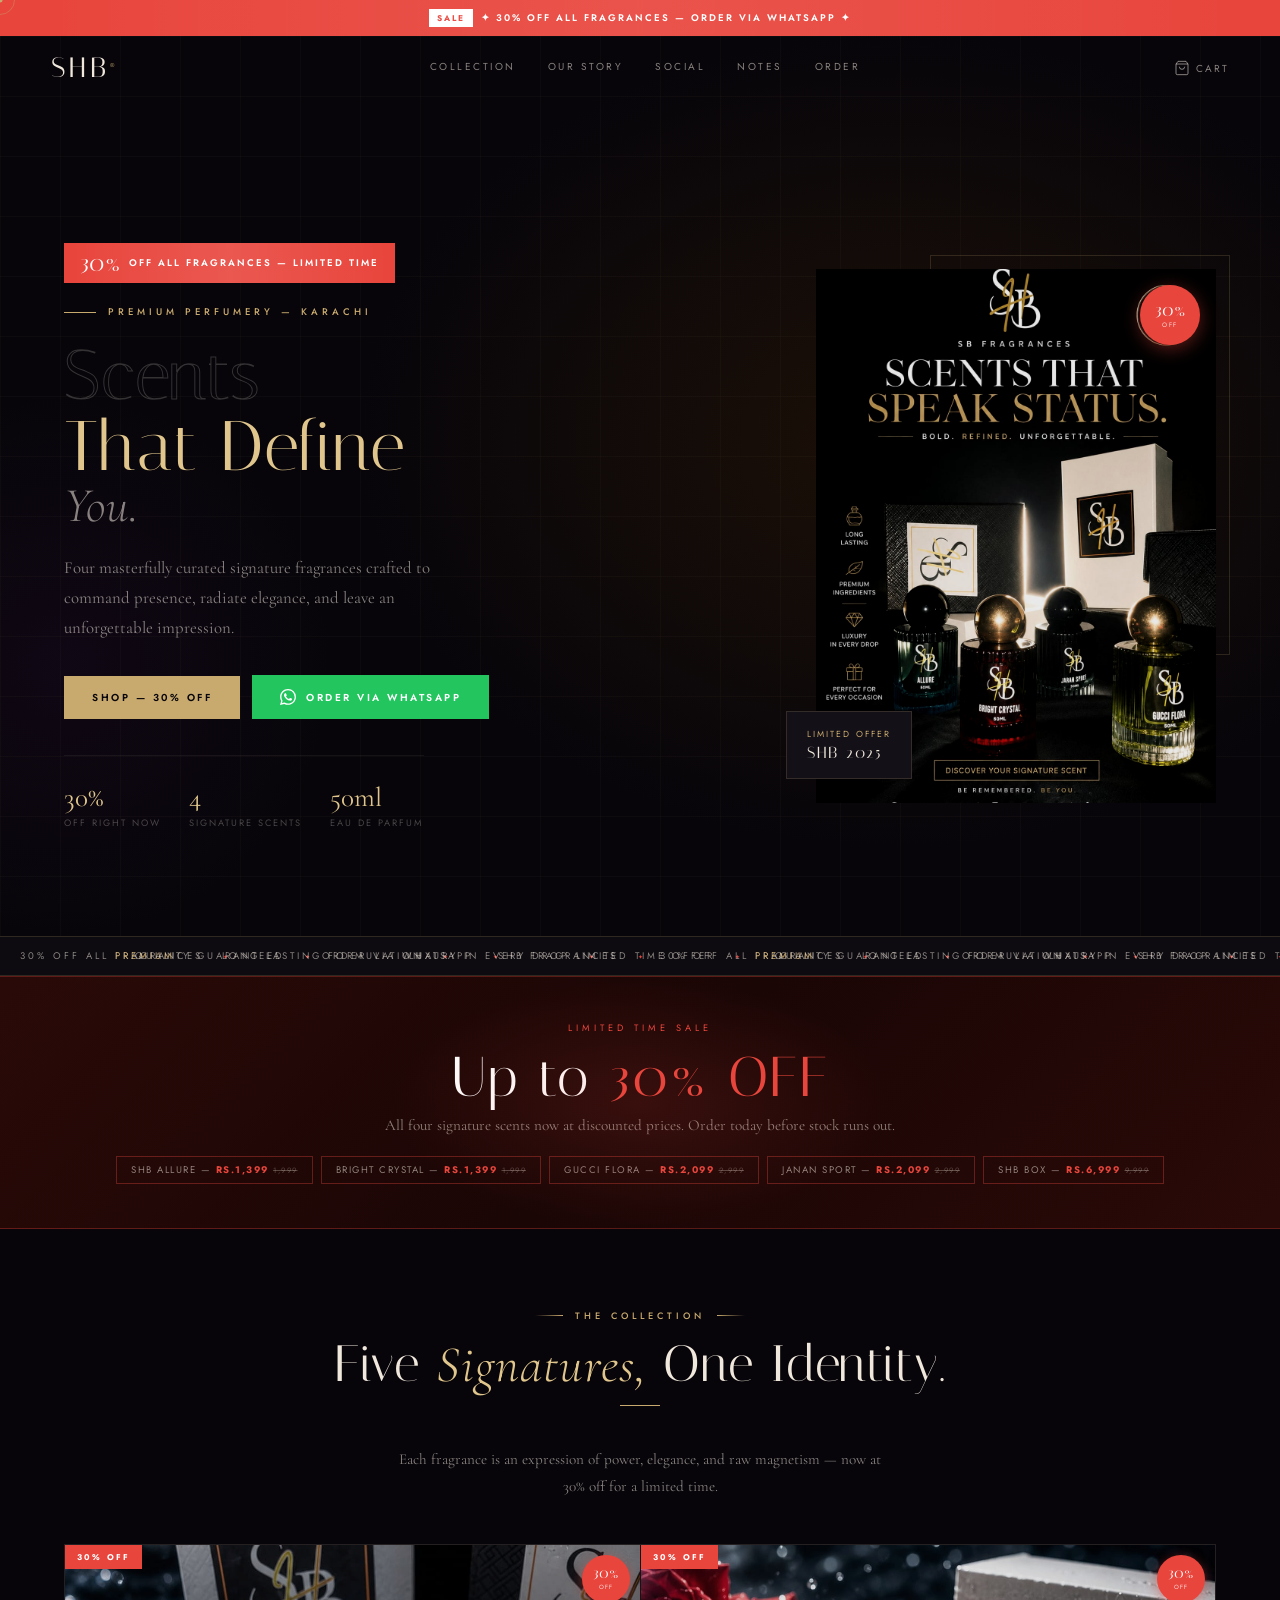
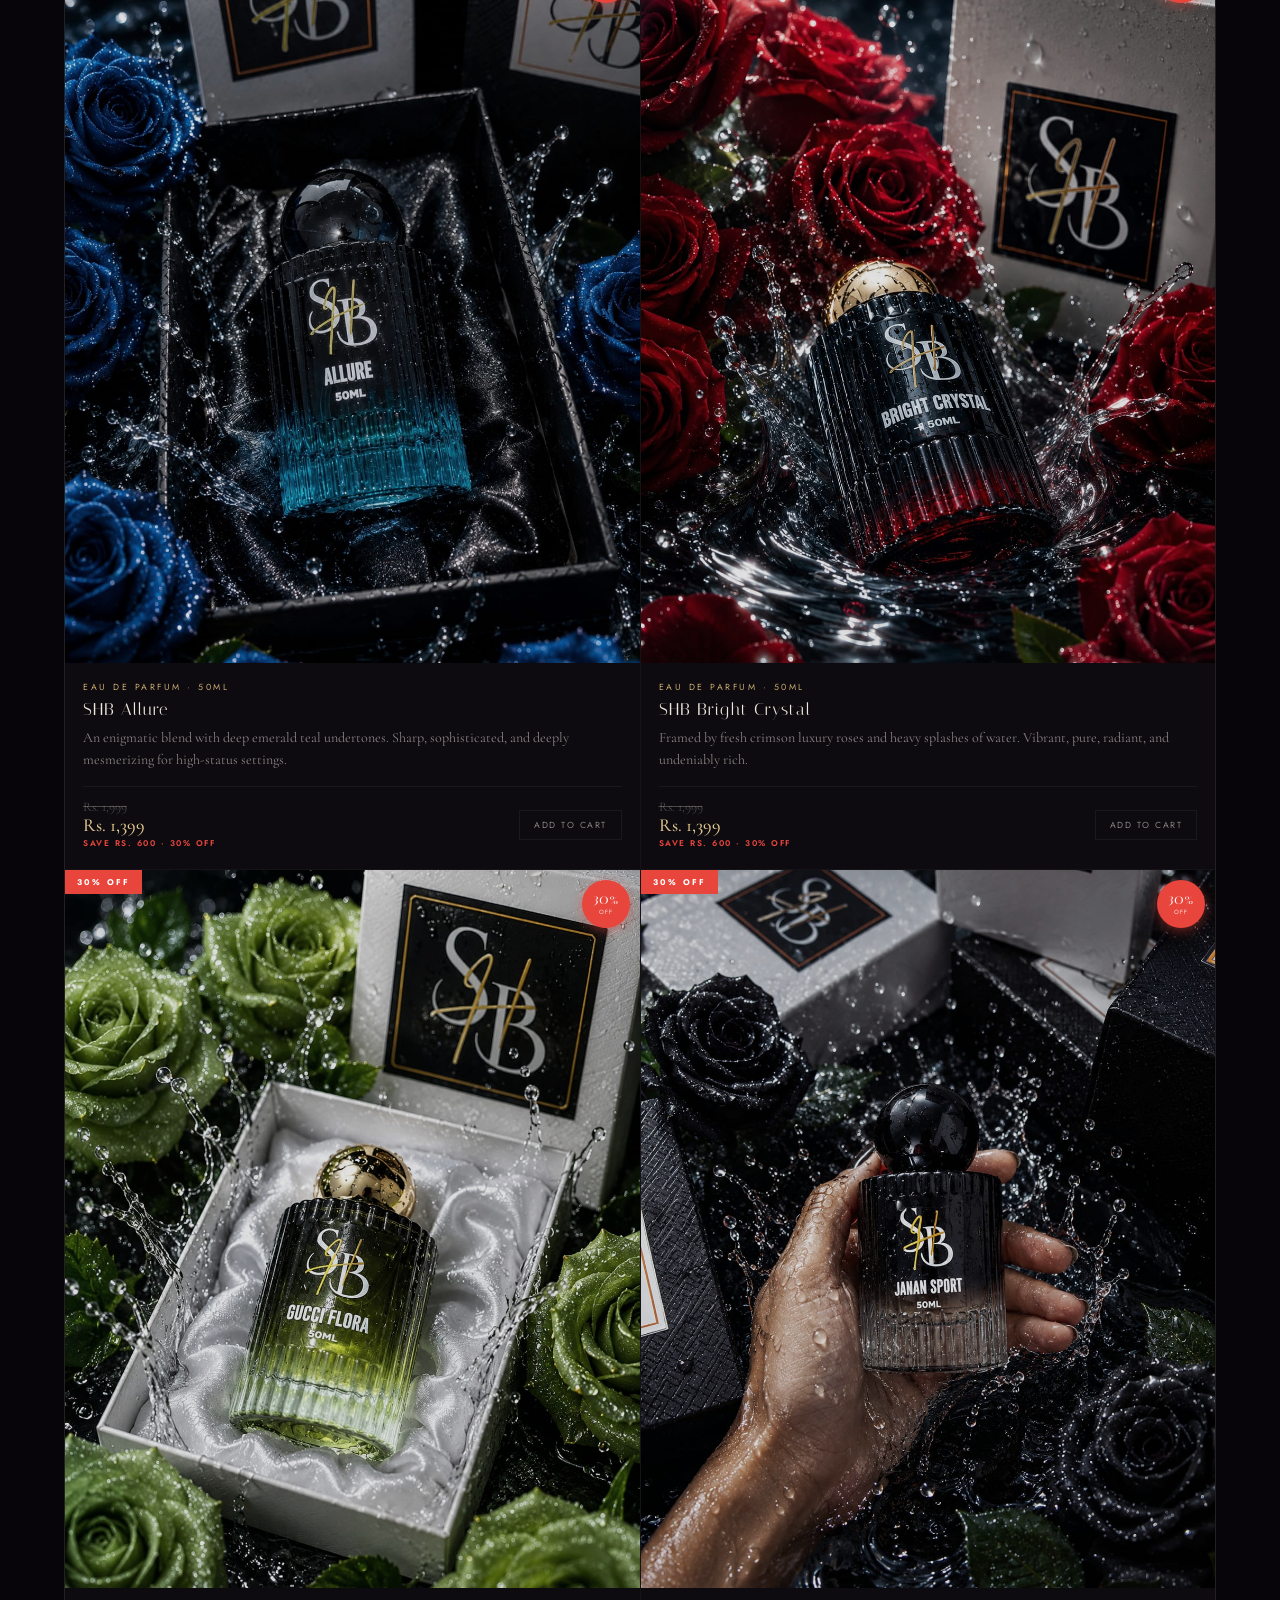
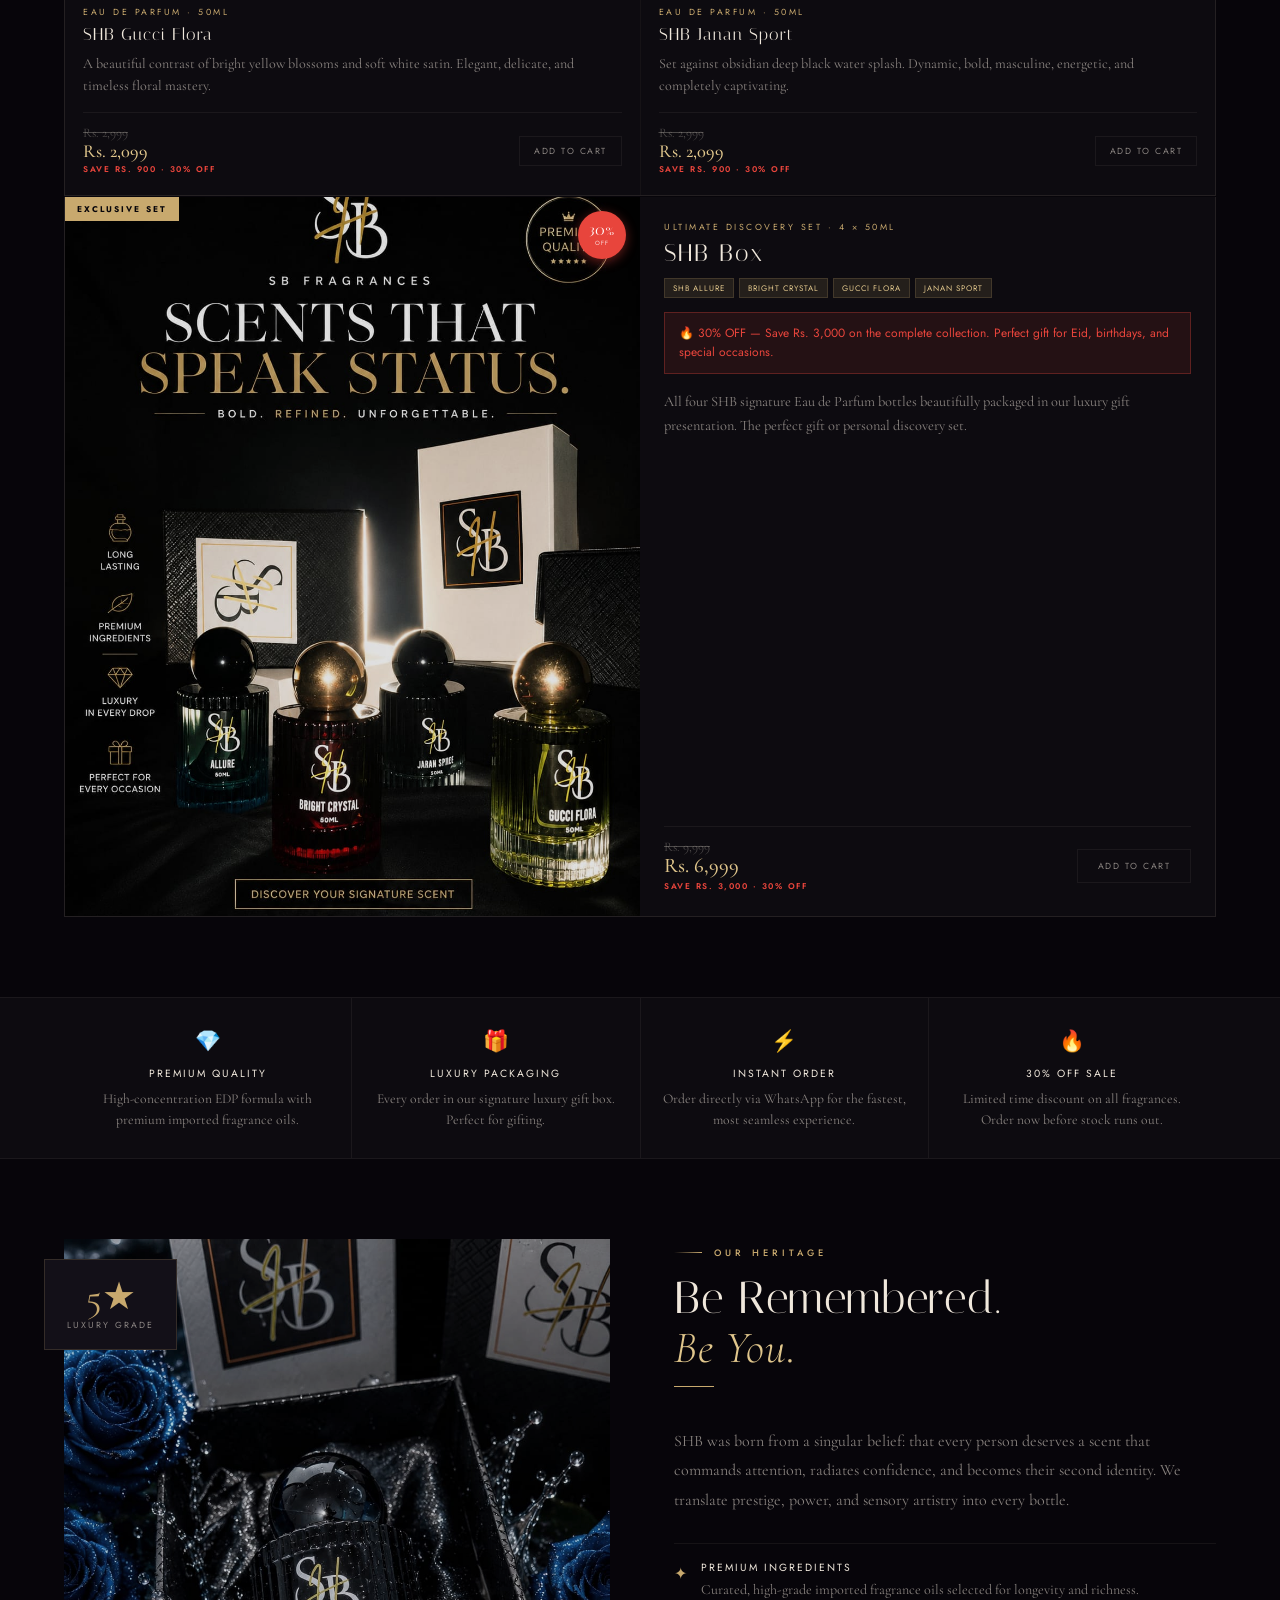
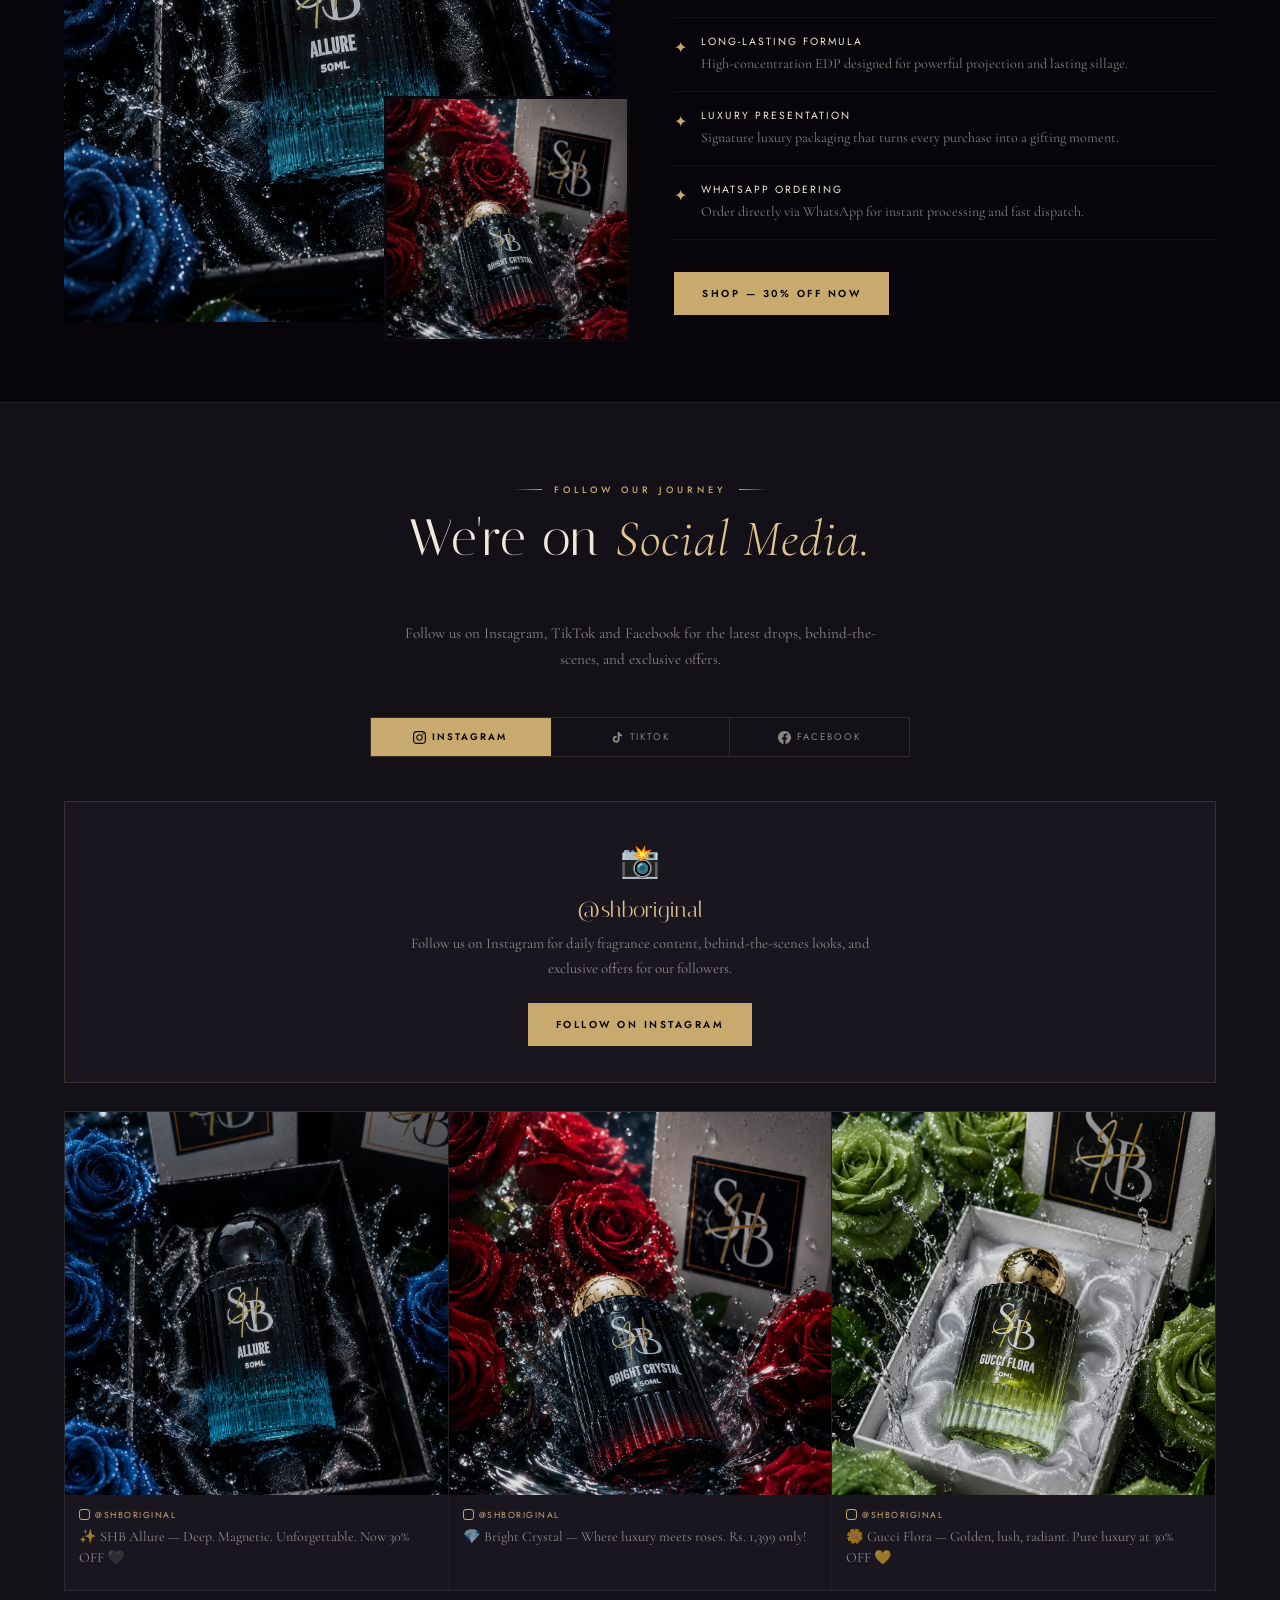
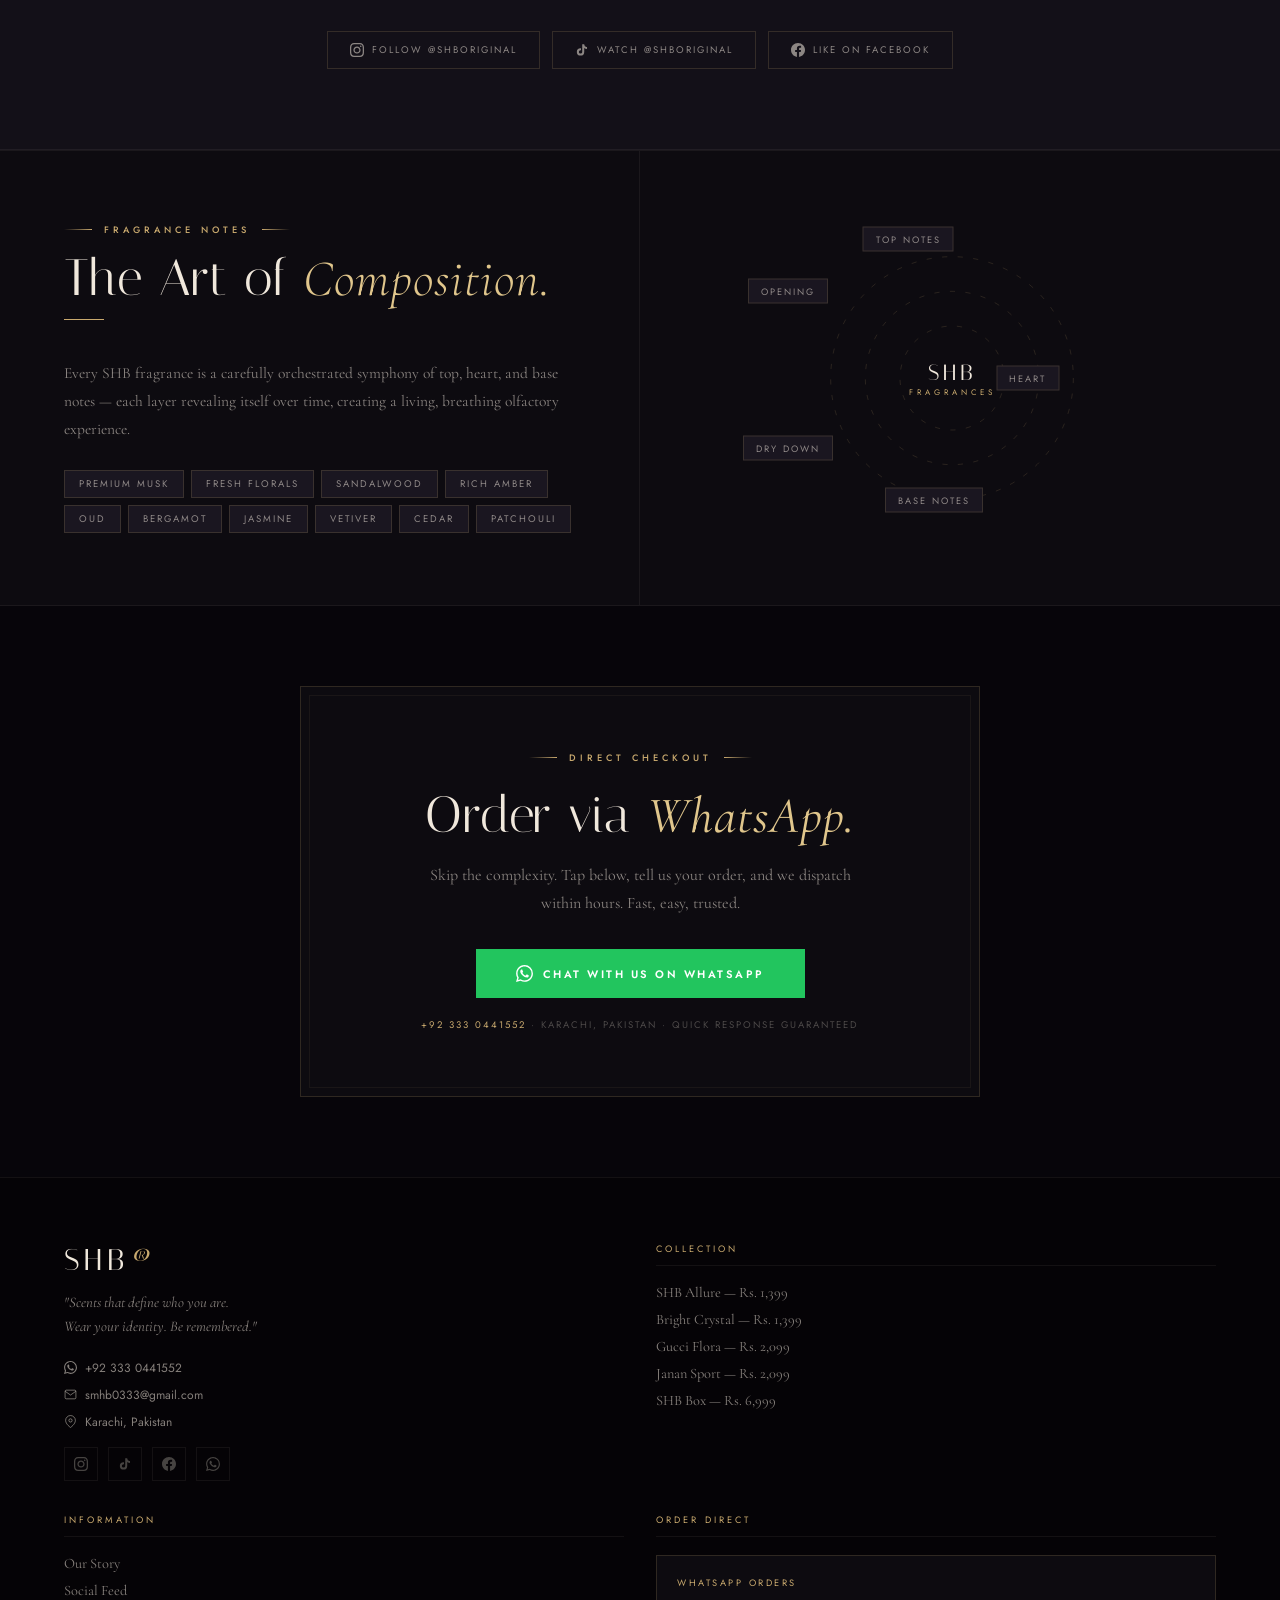
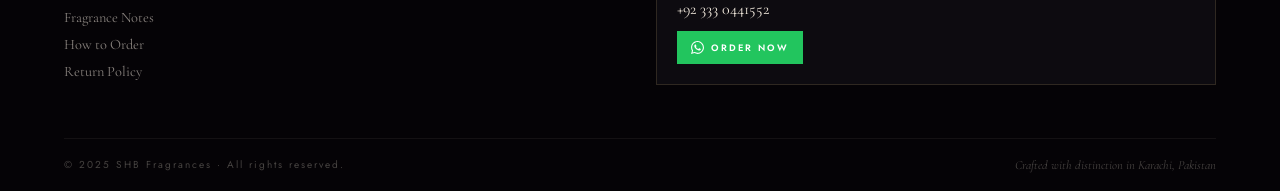
==== commit 560c5a21: "Update index.html" ====
--- a/index.html
+++ b/index.html
@@ -1,1985 +1,3893 @@
 <!DOCTYPE html>
 <html lang="en">
+
 <head>
-  <meta charset="UTF-8">
-  <meta name="viewport" content="width=device-width, initial-scale=1.0, viewport-fit=cover">
-  <meta name="description" content="SHB — Luxury Fragrances from Karachi. Four masterfully curated signature scents. Order via WhatsApp with free delivery across Karachi.">
-  <title>SHB — Luxury Fragrances</title>
-
-  <link rel="preconnect" href="https://fonts.googleapis.com">
-  <link rel="preconnect" href="https://fonts.gstatic.com" crossorigin>
-  <link href="https://fonts.googleapis.com/css2?family=Italiana&family=Cormorant+Garamond:ital,wght@0,300;0,400;0,500;0,600;1,300;1,400;1,500&family=Jost:wght@200;300;400;500;600&display=swap" rel="stylesheet">
-
-  <style>
-    /* =====================================================
-       SHB FRAGRANCES — FULLY RESPONSIVE LUXURY SYSTEM
-    ===================================================== */
-
-    :root {
-      --gold:        #c8a96e;
-      --gold-light:  #e0c68c;
-      --gold-pale:   #f5e9cc;
-      --gold-dim:    rgba(200,169,110,0.12);
-      --gold-border: rgba(200,169,110,0.22);
-
-      --ink:         #07050a;
-      --surface:     #0d0b10;
-      --surface-2:   #131018;
-      --surface-3:   #1a1620;
-      --surface-4:   #221d28;
-
-      --text:        #f0e8dc;
-      --text-muted:  rgba(240,232,220,0.55);
-      --text-faint:  rgba(240,232,220,0.28);
-
-      --border:      rgba(200,169,110,0.18);
-      --border-dim:  rgba(240,232,220,0.06);
-
-      --ff-display:  'Italiana', Georgia, serif;
-      --ff-serif:    'Cormorant Garamond', Georgia, serif;
-      --ff-sans:     'Jost', system-ui, sans-serif;
-
-      --ann-h:       36px;
-      --nav-h:       68px;
-      --ease:        cubic-bezier(0.16, 1, 0.3, 1);
-      --ease-in:     cubic-bezier(0.7, 0, 1, 1);
-    }
-
-    *, *::before, *::after { box-sizing: border-box; margin: 0; padding: 0; }
-    html { scroll-behavior: smooth; font-size: 16px; }
-
-    body {
-      background: var(--ink);
-      color: var(--text);
-      font-family: var(--ff-sans);
-      overflow-x: hidden;
-      -webkit-font-smoothing: antialiased;
-      -moz-osx-font-smoothing: grayscale;
-    }
-
-    img { display: block; max-width: 100%; }
-    a { color: inherit; text-decoration: none; }
-    button { cursor: pointer; border: none; background: none; font-family: inherit; color: inherit; }
-    ul { list-style: none; }
-    input, textarea { font-family: inherit; }
-
-    ::-webkit-scrollbar { width: 3px; }
-    ::-webkit-scrollbar-track { background: var(--ink); }
-    ::-webkit-scrollbar-thumb { background: var(--gold); }
-
-    /* ── CUSTOM CURSOR ── */
-    .c-dot {
-      width: 5px; height: 5px;
-      background: var(--gold);
-      border-radius: 50%;
-      position: fixed; top: 0; left: 0;
-      pointer-events: none; z-index: 99999;
-      transform: translate(-50%,-50%);
-    }
-    .c-ring {
-      width: 32px; height: 32px;
-      border: 1px solid rgba(200,169,110,0.45);
-      border-radius: 50%;
-      position: fixed; top: 0; left: 0;
-      pointer-events: none; z-index: 99998;
-      transform: translate(-50%,-50%);
-      transition: width .35s var(--ease), height .35s var(--ease), border-color .3s;
-    }
-    .c-ring.hover { width: 48px; height: 48px; border-color: var(--gold); }
-    @media (hover: none) { .c-dot, .c-ring { display: none !important; } }
-
-    /* ── ANNOUNCEMENT BAR ── */
-    .ann-bar {
-      background: var(--gold);
-      color: var(--ink);
-      text-align: center;
-      padding: 9px 16px;
-      font-size: 0.65rem;
-      letter-spacing: 2.5px;
-      text-transform: uppercase;
-      font-weight: 600;
-      position: relative;
-      z-index: 202;
-      line-height: 1.3;
-      height: var(--ann-h);
-      display: flex;
-      align-items: center;
-      justify-content: center;
-    }
-
-    /* ── NAVIGATION ── */
-    .nav {
-      position: fixed;
-      top: var(--ann-h);
-      left: 0;
-      width: 100%;
-      height: var(--nav-h);
-      padding: 0 4%;
-      display: flex;
-      align-items: center;
-      justify-content: space-between;
-      z-index: 200;
-      transition: top .35s, background .4s, box-shadow .4s;
-    }
-    .nav.scrolled {
-      top: 0;
-      background: rgba(7,5,10,0.97);
-      backdrop-filter: blur(20px);
-      -webkit-backdrop-filter: blur(20px);
-      box-shadow: 0 1px 0 var(--border);
-    }
-
-    .nav-logo {
-      font-family: var(--ff-display);
-      font-size: 1.9rem;
-      letter-spacing: 5px;
-      color: var(--text);
-      line-height: 1;
-      flex-shrink: 0;
-    }
-    .nav-logo .gold { color: var(--gold); }
-    .nav-logo sup {
-      font-family: var(--ff-sans);
-      font-size: 0.38rem;
-      letter-spacing: 2px;
-      vertical-align: super;
-      color: var(--gold);
-      text-transform: uppercase;
-    }
-
-    .nav-links {
-      display: flex;
-      gap: 40px;
-      align-items: center;
-    }
-    .nav-links a {
-      font-size: 0.67rem;
-      letter-spacing: 3px;
-      text-transform: uppercase;
-      color: var(--text-muted);
-      position: relative;
-      transition: color .3s;
-      padding-bottom: 3px;
-    }
-    .nav-links a::after {
-      content: '';
-      position: absolute;
-      bottom: 0; left: 0;
-      height: 1px; width: 0;
-      background: var(--gold);
-      transition: width .35s var(--ease);
-    }
-    .nav-links a:hover { color: var(--text); }
-    .nav-links a:hover::after { width: 100%; }
-
-    .nav-right {
-      display: flex;
-      align-items: center;
-      gap: 20px;
-    }
-
-    .nav-cart-btn {
-      display: flex;
-      align-items: center;
-      gap: 7px;
-      font-size: 0.67rem;
-      letter-spacing: 2.5px;
-      text-transform: uppercase;
-      color: var(--text-muted);
-      cursor: pointer;
-      transition: color .3s;
-      -webkit-tap-highlight-color: transparent;
-    }
-    .nav-cart-btn:hover { color: var(--gold); }
-    .nav-cart-btn svg { width: 17px; height: 17px; flex-shrink: 0; }
-
-    .cart-badge {
-      background: var(--gold);
-      color: var(--ink);
-      font-size: 0.58rem;
-      font-weight: 700;
-      min-width: 16px; height: 16px;
-      border-radius: 50%;
-      display: none;
-      align-items: center;
-      justify-content: center;
-      padding: 0 3px;
-    }
-    .cart-badge.on { display: flex; }
-
-    /* Hamburger */
-    .hamburger {
-      display: none;
-      flex-direction: column;
-      gap: 5px;
-      cursor: pointer;
-      padding: 8px 4px;
-      -webkit-tap-highlight-color: transparent;
-    }
-    .hamburger span {
-      display: block;
-      width: 22px; height: 1.5px;
-      background: var(--text);
-      transition: all .35s var(--ease);
-      transform-origin: center;
-    }
-    .hamburger.active span:nth-child(1) { transform: translateY(6.5px) rotate(45deg); }
-    .hamburger.active span:nth-child(2) { opacity: 0; width: 0; }
-    .hamburger.active span:nth-child(3) { transform: translateY(-6.5px) rotate(-45deg); }
-
-    /* Mobile menu drawer */
-    .mobile-drawer {
-      position: fixed;
-      top: 0; right: -100%;
-      width: min(340px, 100vw);
-      height: 100dvh;
-      background: var(--surface);
-      z-index: 199;
-      padding: 90px 40px 60px;
-      display: flex;
-      flex-direction: column;
-      gap: 0;
-      transition: right .45s var(--ease);
-      border-left: 1px solid var(--border);
-      overflow-y: auto;
-    }
-    .mobile-drawer.open { right: 0; }
-    .mobile-drawer a {
-      display: flex;
-      align-items: center;
-      gap: 16px;
-      padding: 20px 0;
-      font-family: var(--ff-serif);
-      font-size: 1.5rem;
-      font-weight: 300;
-      color: var(--text-muted);
-      border-bottom: 1px solid var(--border-dim);
-      transition: color .3s, padding-left .3s;
-    }
-    .mobile-drawer a:hover, .mobile-drawer a:active { color: var(--gold); padding-left: 6px; }
-    .mobile-drawer a span {
-      font-family: var(--ff-sans);
-      font-size: 0.58rem;
-      letter-spacing: 2px;
-      text-transform: uppercase;
-      color: var(--gold);
-      margin-left: auto;
-    }
-    .mobile-drawer-contact {
-      margin-top: auto;
-      padding-top: 30px;
-    }
-    .mobile-drawer-contact p {
-      font-size: 0.65rem;
-      letter-spacing: 1.5px;
-      color: var(--text-faint);
-      margin-bottom: 10px;
-      text-transform: uppercase;
-    }
-    .mobile-drawer-contact a {
-      font-family: var(--ff-sans);
-      font-size: 0.82rem;
-      color: var(--text-muted);
-      padding: 0;
-      border: none;
-      display: block;
-      margin-bottom: 8px;
-      letter-spacing: 0.5px;
-    }
-
-    .drawer-overlay {
-      position: fixed; inset: 0;
-      background: rgba(0,0,0,0.75);
-      z-index: 198;
-      opacity: 0; pointer-events: none;
-      transition: opacity .35s;
-    }
-    .drawer-overlay.open { opacity: 1; pointer-events: auto; }
-
-    /* ── HERO ── */
-    .hero {
-      min-height: 100dvh;
-      position: relative;
-      overflow: hidden;
-      display: flex;
-      flex-direction: column;
-      padding-top: calc(var(--ann-h) + var(--nav-h));
-    }
-    .hero-noise {
-      position: absolute; inset: 0;
-      background-image: url("data:image/svg+xml,%3Csvg viewBox='0 0 256 256' xmlns='http://www.w3.org/2000/svg'%3E%3Cfilter id='noise'%3E%3CfeTurbulence type='fractalNoise' baseFrequency='0.9' numOctaves='4' stitchTiles='stitch'/%3E%3C/filter%3E%3Crect width='100%25' height='100%25' filter='url(%23noise)' opacity='0.04'/%3E%3C/svg%3E");
-      background-size: 200px;
-      pointer-events: none; z-index: 0;
-      opacity: 0.5;
-    }
-    .hero-gradient {
-      position: absolute; inset: 0;
-      background:
-        radial-gradient(ellipse 65% 70% at 70% 45%, rgba(45,25,5,0.55) 0%, transparent 65%),
-        radial-gradient(ellipse 35% 50% at 5% 70%, rgba(25,10,30,0.5) 0%, transparent 60%),
-        radial-gradient(ellipse 80% 40% at 50% 0%, rgba(20,12,5,0.4) 0%, transparent 50%),
-        var(--ink);
-      z-index: 0;
-    }
-    .hero-grid {
-      position: absolute; inset: 0;
-      background-image:
-        linear-gradient(rgba(200,169,110,0.035) 1px, transparent 1px),
-        linear-gradient(90deg, rgba(200,169,110,0.035) 1px, transparent 1px);
-      background-size: 70px 70px;
-      z-index: 0;
-    }
-
-    .hero-inner {
-      position: relative; z-index: 1;
-      flex: 1;
-      display: grid;
-      grid-template-columns: 1fr 1fr;
-      gap: 0;
-      max-width: 1440px;
-      margin: 0 auto;
-      width: 100%;
-      padding: 60px 4% 60px;
-      align-items: center;
-    }
-
-    .hero-left { padding-right: 40px; }
-
-    .hero-eyebrow {
-      display: flex;
-      align-items: center;
-      gap: 14px;
-      margin-bottom: 32px;
-    }
-    .hero-eyebrow-line { width: 36px; height: 1px; background: var(--gold); }
-    .hero-eyebrow span {
-      font-size: 0.63rem;
-      letter-spacing: 4.5px;
-      text-transform: uppercase;
-      color: var(--gold);
-      font-weight: 500;
-    }
-
-    .hero-title {
-      font-family: var(--ff-display);
-      font-size: clamp(3rem, 6vw, 6.5rem);
-      line-height: 1.0;
-      font-weight: 400;
-      margin-bottom: 28px;
-      letter-spacing: 1px;
-    }
-    .hero-title .ghost {
-      display: block;
-      -webkit-text-stroke: 1px rgba(240,232,220,0.2);
-      color: transparent;
-    }
-    .hero-title .accent { color: var(--gold-light); display: block; }
-    .hero-title .italic {
-      font-family: var(--ff-serif);
-      font-style: italic;
-      font-weight: 300;
-      font-size: clamp(2rem, 4.2vw, 4.5rem);
-      display: block;
-      color: var(--text-muted);
-    }
-
-    .hero-desc {
-      font-family: var(--ff-serif);
-      font-size: 1.1rem;
-      color: var(--text-muted);
-      line-height: 1.8;
-      max-width: 420px;
-      margin-bottom: 40px;
-    }
-
-    .hero-btns {
-      display: flex;
-      flex-wrap: wrap;
-      gap: 14px;
-      align-items: center;
-      margin-bottom: 48px;
-    }
-
-    .btn-primary {
-      display: inline-flex;
-      align-items: center;
-      gap: 12px;
-      background: var(--gold);
-      color: var(--ink);
-      padding: 15px 34px;
-      font-size: 0.67rem;
-      font-weight: 600;
-      letter-spacing: 3px;
-      text-transform: uppercase;
-      transition: background .3s, transform .35s var(--ease), box-shadow .3s;
-      white-space: nowrap;
-    }
-    .btn-primary:hover {
-      background: var(--gold-light);
-      transform: translateY(-2px);
-      box-shadow: 0 14px 36px rgba(200,169,110,0.28);
-    }
-    .btn-secondary {
-      display: inline-flex;
-      align-items: center;
-      gap: 12px;
-      border: 1px solid var(--border);
-      color: var(--text-muted);
-      padding: 15px 34px;
-      font-size: 0.67rem;
-      letter-spacing: 3px;
-      text-transform: uppercase;
-      transition: border-color .3s, color .3s, transform .35s var(--ease);
-      white-space: nowrap;
-    }
-    .btn-secondary:hover { border-color: var(--gold); color: var(--gold); transform: translateY(-2px); }
-    .btn-wa {
-      display: inline-flex;
-      align-items: center;
-      gap: 10px;
-      background: #22c55e;
-      color: #fff;
-      padding: 15px 34px;
-      font-size: 0.67rem;
-      font-weight: 600;
-      letter-spacing: 2.5px;
-      text-transform: uppercase;
-      transition: background .3s, transform .35s var(--ease), box-shadow .3s;
-      white-space: nowrap;
-    }
-    .btn-wa:hover { background: #16a34a; transform: translateY(-2px); box-shadow: 0 12px 30px rgba(34,197,94,0.2); }
-    .btn-wa svg { width: 17px; height: 17px; fill: currentColor; flex-shrink: 0; }
-
-    .hero-stats {
-      display: flex;
-      gap: 36px;
-      padding-top: 32px;
-      border-top: 1px solid var(--border-dim);
-    }
-    .stat-num {
-      font-family: var(--ff-serif);
-      font-size: 1.9rem;
-      color: var(--gold-light);
-      line-height: 1;
-      margin-bottom: 5px;
-    }
-    .stat-lbl {
-      font-size: 0.6rem;
-      letter-spacing: 2px;
-      text-transform: uppercase;
-      color: var(--text-faint);
-    }
-
-    /* Hero right */
-    .hero-right {
-      position: relative;
-      display: flex;
-      justify-content: flex-end;
-      align-items: center;
-    }
-    .hero-frame {
-      position: relative;
-      width: 100%;
-      max-width: 420px;
-    }
-    .hero-frame::before {
-      content: '';
-      position: absolute;
-      top: -16px; right: -16px;
-      width: 78%; height: 78%;
-      border: 1px solid var(--border);
-      pointer-events: none; z-index: 0;
-    }
-    .hero-frame::after {
-      content: '';
-      position: absolute;
-      bottom: -16px; left: -16px;
-      width: 45%; height: 45%;
-      border: 1px solid rgba(200,169,110,0.07);
-      pointer-events: none; z-index: 0;
-    }
-    .hero-img {
-      position: relative; z-index: 1;
-      width: 100%;
-      aspect-ratio: 3/4;
-      object-fit: cover;
-      filter: brightness(0.9) contrast(1.05) saturate(0.9);
-    }
-    .hero-float-tag {
-      position: absolute;
-      bottom: 28px; left: -36px;
-      z-index: 2;
-      background: var(--surface-2);
-      border: 1px solid var(--border);
-      padding: 18px 22px;
-      backdrop-filter: blur(12px);
-    }
-    .hft-label { font-size: 0.58rem; letter-spacing: 2.5px; text-transform: uppercase; color: var(--gold); margin-bottom: 4px; }
-    .hft-text { font-family: var(--ff-display); font-size: 1.1rem; letter-spacing: 2px; }
-
-    /* ── MARQUEE ── */
-    .marquee-wrap {
-      overflow: hidden;
-      background: var(--surface);
-      border-top: 1px solid var(--border);
-      border-bottom: 1px solid var(--border);
-      padding: 16px 0;
-    }
-    .marquee-track {
-      display: flex;
-      animation: scrollMarquee 28s linear infinite;
-      width: max-content;
-    }
-    .marquee-track:hover { animation-play-state: paused; }
-    .marquee-item {
-      display: inline-flex;
-      align-items: center;
-      gap: 24px;
-      padding: 0 24px;
-      font-size: 0.63rem;
-      letter-spacing: 3px;
-      text-transform: uppercase;
-      color: var(--text-muted);
-      white-space: nowrap;
-    }
-    .marquee-sep { color: var(--gold); font-size: 0.45rem; }
-    @keyframes scrollMarquee {
-      0%   { transform: translateX(0); }
-      100% { transform: translateX(-50%); }
-    }
-
-    /* ── SECTION COMMONS ── */
-    .section { padding: 100px 4%; }
-    .sec-inner { max-width: 1440px; margin: 0 auto; }
-
-    .sec-eyebrow {
-      display: flex;
-      align-items: center;
-      justify-content: center;
-      gap: 14px;
-      margin-bottom: 16px;
-    }
-    .sec-eyebrow-line { width: 32px; height: 1px; background: linear-gradient(to right, transparent, var(--gold)); }
-    .sec-eyebrow-line.r { background: linear-gradient(to left, transparent, var(--gold)); }
-    .sec-eyebrow span { font-size: 0.6rem; letter-spacing: 5px; text-transform: uppercase; color: var(--gold); font-weight: 500; }
-
-    .sec-title {
-      font-family: var(--ff-display);
-      font-size: clamp(2rem, 4vw, 4rem);
-      font-weight: 400;
-      text-align: center;
-      line-height: 1.1;
-      margin-bottom: 12px;
-      letter-spacing: 1px;
-    }
-    .sec-title em { font-family: var(--ff-serif); font-style: italic; color: var(--gold-light); font-weight: 300; }
-    .sec-sub {
-      font-family: var(--ff-serif);
-      font-size: 1rem;
-      color: var(--text-muted);
-      text-align: center;
-      max-width: 520px;
-      margin: 0 auto 56px;
-      line-height: 1.75;
-    }
-    .gold-rule { width: 44px; height: 1px; background: var(--gold); margin: 14px auto 48px; }
-
-    /* ── PRODUCTS ── */
-    .products-section { padding-top: 80px; padding-bottom: 100px; }
-
-    .products-grid {
-      display: grid;
-      grid-template-columns: repeat(4, 1fr);
-      gap: 1px;
-      background: var(--border-dim);
-      border: 1px solid var(--border-dim);
-      margin-bottom: 1px;
-    }
-    .products-row-2 {
-      display: grid;
-      grid-template-columns: 1fr;
-      gap: 1px;
-      background: var(--border-dim);
-      border: 1px solid var(--border-dim);
-      border-top: none;
-    }
-
-    .product-card {
-      background: var(--surface);
-      display: flex;
-      flex-direction: column;
-      cursor: pointer;
-      position: relative;
-      overflow: hidden;
-      transition: background .4s;
-    }
-    .product-card:hover { background: var(--surface-2); }
-
-    .product-card.tester {
-      background: linear-gradient(135deg, var(--surface-2), var(--surface-3));
-      grid-template-columns: 1fr 1fr;
-      display: grid;
-    }
-
-    .product-img-wrap {
-      position: relative;
-      width: 100%;
-      aspect-ratio: 3/4;
-      overflow: hidden;
-      background: var(--surface-3);
-    }
-    .product-card.tester .product-img-wrap { aspect-ratio: 4/5; }
-    .product-img-wrap img {
-      width: 100%; height: 100%;
-      object-fit: cover;
-      transition: transform .75s var(--ease), filter .5s;
-      filter: brightness(0.88) saturate(0.88);
-    }
-    .product-card:hover .product-img-wrap img { transform: scale(1.06); filter: brightness(0.95) saturate(1); }
-
-    .product-badge {
-      position: absolute;
-      top: 0; left: 0;
-      padding: 7px 13px;
-      font-size: 0.56rem;
-      font-weight: 700;
-      letter-spacing: 2.5px;
-      text-transform: uppercase;
-      z-index: 2;
-    }
-    .badge-gold { background: var(--gold); color: var(--ink); }
-    .badge-outline { background: transparent; color: var(--gold); border: 1px solid var(--border); border-top: none; border-left: none; }
-    .badge-dark { background: rgba(7,5,10,0.85); color: var(--text); border-right: 1px solid var(--border); border-bottom: 1px solid var(--border); }
-    .badge-new { background: var(--surface-3); color: var(--gold-light); border-right: 1px solid var(--border); border-bottom: 1px solid var(--border); }
-
-    .product-overlay {
-      position: absolute; inset: 0;
-      background: linear-gradient(to top, rgba(7,5,10,0.85) 0%, transparent 55%);
-      opacity: 0;
-      transition: opacity .4s;
-      z-index: 1;
-      display: flex;
-      align-items: flex-end;
-      padding: 18px;
-    }
-    .product-card:hover .product-overlay { opacity: 1; }
-    .product-quick {
-      width: 100%;
-      background: var(--gold);
-      color: var(--ink);
-      padding: 12px;
-      font-size: 0.6rem;
-      font-weight: 700;
-      letter-spacing: 2.5px;
-      text-transform: uppercase;
-      border: none;
-      cursor: pointer;
-      transition: background .3s;
-    }
-    .product-quick:hover { background: var(--gold-light); }
-
-    .product-info {
-      padding: 20px 20px 24px;
-      flex-grow: 1;
-      display: flex;
-      flex-direction: column;
-    }
-    .product-cat { font-size: 0.58rem; letter-spacing: 3px; text-transform: uppercase; color: var(--gold); margin-bottom: 7px; }
-    .product-name { font-family: var(--ff-display); font-size: 1.1rem; font-weight: 400; margin-bottom: 9px; line-height: 1.2; letter-spacing: 1px; }
-    .product-desc { font-family: var(--ff-serif); font-size: 0.92rem; color: var(--text-muted); line-height: 1.65; flex-grow: 1; margin-bottom: 18px; }
-    .product-footer {
-      display: flex;
-      align-items: center;
-      justify-content: space-between;
-      padding-top: 16px;
-      border-top: 1px solid var(--border-dim);
-      gap: 8px;
-    }
-    .product-price { font-family: var(--ff-serif); font-size: 1.2rem; font-weight: 500; color: var(--text); white-space: nowrap; }
-    .btn-add-cart {
-      font-size: 0.58rem;
-      letter-spacing: 2px;
-      text-transform: uppercase;
-      color: var(--text-muted);
-      border: 1px solid var(--border-dim);
-      padding: 8px 16px;
-      transition: all .3s;
-      background: none;
-      cursor: pointer;
-      white-space: nowrap;
-    }
-    .btn-add-cart:hover { background: var(--gold); color: var(--ink); border-color: var(--gold); }
-
-    /* Tester card */
-    .tester-content {
-      display: flex;
-      flex-direction: column;
-      padding: 28px 26px;
-      justify-content: center;
-    }
-    .tester-badge-row { display: flex; gap: 6px; flex-wrap: wrap; margin-bottom: 18px; }
-    .mini-badge {
-      font-size: 0.53rem;
-      letter-spacing: 1.5px;
-      text-transform: uppercase;
-      background: var(--gold-dim);
-      border: 1px solid var(--border);
-      color: var(--gold-light);
-      padding: 4px 10px;
-    }
-    .tester-note {
-      background: var(--gold-dim);
-      border: 1px solid var(--border);
-      padding: 13px 16px;
-      font-size: 0.78rem;
-      color: var(--gold-light);
-      letter-spacing: 0.5px;
-      line-height: 1.6;
-      margin-bottom: 20px;
-    }
-    .tester-desc { font-family: var(--ff-serif); font-size: 0.97rem; color: var(--text-muted); line-height: 1.7; margin-bottom: 22px; }
-
-    /* ── TRUST STRIP ── */
-    .trust-strip {
-      background: var(--surface);
-      border-top: 1px solid var(--border-dim);
-      border-bottom: 1px solid var(--border-dim);
-      padding: 0 4%;
-    }
-    .trust-grid {
-      max-width: 1440px;
-      margin: 0 auto;
-      display: grid;
-      grid-template-columns: repeat(4, 1fr);
-      gap: 1px;
-      background: var(--border-dim);
-    }
-    .trust-item {
-      background: var(--surface);
-      padding: 36px 24px;
-      text-align: center;
-      transition: background .35s;
-    }
-    .trust-item:hover { background: var(--surface-2); }
-    .trust-icon { font-size: 1.4rem; margin-bottom: 12px; }
-    .trust-title { font-size: 0.68rem; letter-spacing: 2.5px; text-transform: uppercase; color: var(--text); margin-bottom: 8px; }
-    .trust-desc { font-family: var(--ff-serif); font-size: 0.88rem; color: var(--text-muted); line-height: 1.6; }
-
-    /* ── STORY / ABOUT ── */
-    .story-grid { display: grid; grid-template-columns: 1fr 1fr; gap: 72px; align-items: center; }
-    .story-visual { position: relative; }
-    .story-img-main { width: 100%; aspect-ratio: 4/5; object-fit: cover; filter: brightness(0.85) saturate(0.8); position: relative; z-index: 1; }
-    .story-img-accent {
-      position: absolute;
-      bottom: -24px; right: -24px;
-      width: 48%;
-      aspect-ratio: 1/1;
-      object-fit: cover;
-      filter: brightness(0.85) saturate(0.8);
-      border: 4px solid var(--surface);
-      z-index: 2;
-    }
-    .story-badge-box {
-      position: absolute;
-      top: 24px; left: -24px;
-      background: var(--surface-2);
-      border: 1px solid var(--border);
-      padding: 20px 24px;
-      text-align: center;
-      z-index: 3;
-    }
-    .sbb-num { font-family: var(--ff-serif); font-size: 2.6rem; color: var(--gold); line-height: 1; }
-    .sbb-lbl { font-size: 0.58rem; letter-spacing: 2px; text-transform: uppercase; color: var(--text-muted); margin-top: 4px; }
-
-    .story-text { padding-left: 8px; }
-    .story-body { font-family: var(--ff-serif); font-size: 1.05rem; color: var(--text-muted); line-height: 1.85; margin-bottom: 32px; }
-    .pillars { display: flex; flex-direction: column; gap: 0; margin-bottom: 40px; }
-    .pillar { display: flex; align-items: flex-start; gap: 16px; padding: 20px 0; border-bottom: 1px solid var(--border-dim); }
-    .pillar:first-child { border-top: 1px solid var(--border-dim); }
-    .pillar-icon { color: var(--gold); flex-shrink: 0; margin-top: 2px; }
-    .pillar-ttl { font-size: 0.7rem; letter-spacing: 2px; text-transform: uppercase; margin-bottom: 5px; }
-    .pillar-txt { font-family: var(--ff-serif); font-size: 0.9rem; color: var(--text-muted); line-height: 1.6; }
-
-    /* ── FRAGRANCE NOTES ── */
-    .notes-section {
-      background: var(--surface);
-      border-top: 1px solid var(--border-dim);
-      border-bottom: 1px solid var(--border-dim);
-      padding: 0 4%;
-    }
-    .notes-inner {
-      max-width: 1440px;
-      margin: 0 auto;
-      display: grid;
-      grid-template-columns: 1fr 1fr;
-      gap: 0;
-    }
-    .notes-left { padding: 80px 56px 80px 0; border-right: 1px solid var(--border-dim); }
-    .notes-left .sec-eyebrow, .notes-left .sec-title { text-align: left; justify-content: flex-start; }
-    .notes-left .gold-rule { margin-left: 0; }
-    .notes-body { font-family: var(--ff-serif); font-size: 1.02rem; color: var(--text-muted); line-height: 1.8; margin-bottom: 30px; }
-    .notes-tags { display: flex; flex-wrap: wrap; gap: 8px; }
-    .note-tag {
-      background: var(--surface-3);
-      border: 1px solid var(--border);
-      padding: 7px 16px;
-      font-size: 0.63rem;
-      letter-spacing: 2px;
-      text-transform: uppercase;
-      color: var(--text-muted);
-      transition: all .3s;
-      cursor: default;
-    }
-    .note-tag:hover { border-color: var(--gold); color: var(--gold); }
-
-    .notes-right { padding: 80px 0 80px 56px; display: flex; align-items: center; justify-content: center; }
-    .wheel-container { position: relative; width: 280px; height: 280px; }
-    .wheel-svg-wrap { position: absolute; inset: 0; animation: rotateSlow 40s linear infinite; }
-    .wheel-svg-wrap circle { fill: none; stroke: var(--border); stroke-width: 1; stroke-dasharray: 6 12; }
-    .wheel-center { position: absolute; top: 50%; left: 50%; transform: translate(-50%,-50%); text-align: center; }
-    .wheel-brand { font-family: var(--ff-display); font-size: 1.5rem; letter-spacing: 4px; }
-    .wheel-sub { font-size: 0.52rem; letter-spacing: 4px; text-transform: uppercase; color: var(--gold); }
-    .float-pills { position: absolute; inset: -46px; }
-    .pill {
-      position: absolute;
-      background: var(--surface-3);
-      border: 1px solid var(--border);
-      padding: 6px 14px;
-      font-size: 0.6rem;
-      letter-spacing: 2px;
-      text-transform: uppercase;
-      color: var(--text-muted);
-      white-space: nowrap;
-      transform: translate(-50%,-50%);
-    }
-    @keyframes rotateSlow { from { transform: rotate(0deg); } to { transform: rotate(360deg); } }
-
-    /* ── ORDER CTA ── */
-    .order-section { padding: 100px 4%; text-align: center; }
-    .order-box {
-      max-width: 720px;
-      margin: 0 auto;
-      padding: 72px 48px;
-      border: 1px solid var(--border);
-      position: relative;
-      background: var(--surface);
-    }
-    .order-box::before {
-      content: '';
-      position: absolute;
-      inset: 8px;
-      border: 1px solid rgba(200,169,110,0.07);
-      pointer-events: none;
-    }
-    .order-title { font-family: var(--ff-display); font-size: clamp(2rem, 4vw, 3.8rem); font-weight: 400; margin-bottom: 16px; letter-spacing: 1px; }
-    .order-body { font-family: var(--ff-serif); color: var(--text-muted); font-size: 1.05rem; line-height: 1.75; max-width: 500px; margin: 0 auto 38px; }
-    .order-note { margin-top: 22px; font-size: 0.63rem; letter-spacing: 2.5px; text-transform: uppercase; color: var(--text-faint); }
-    .order-note a { color: var(--gold); transition: color .3s; }
-    .order-note a:hover { color: var(--gold-light); }
-
-    /* ── CART DRAWER ── */
-    .cart-overlay {
-      position: fixed; inset: 0;
-      background: rgba(0,0,0,0.78);
-      z-index: 500;
-      opacity: 0; pointer-events: none;
-      transition: opacity .35s;
-    }
-    .cart-overlay.open { opacity: 1; pointer-events: auto; }
-    .cart-drawer {
-      position: fixed;
-      top: 0; right: -100%;
-      width: min(420px, 100vw);
-      height: 100dvh;
-      background: var(--surface);
-      z-index: 501;
-      display: flex;
-      flex-direction: column;
-      transition: right .45s var(--ease);
-      border-left: 1px solid var(--border);
-    }
-    .cart-drawer.open { right: 0; }
-
-    .cart-head {
-      padding: 24px 28px;
-      border-bottom: 1px solid var(--border-dim);
-      display: flex;
-      align-items: center;
-      justify-content: space-between;
-    }
-    .cart-head-title { font-family: var(--ff-display); font-size: 1.25rem; font-weight: 400; letter-spacing: 3px; }
-    .cart-close-btn {
-      width: 34px; height: 34px;
-      border: 1px solid var(--border-dim);
-      color: var(--text-muted);
-      font-size: 1.25rem;
-      display: flex;
-      align-items: center;
-      justify-content: center;
-      transition: all .3s;
-      background: none;
-      cursor: pointer;
-    }
-    .cart-close-btn:hover { border-color: var(--gold); color: var(--gold); }
-
-    .cart-body { flex-grow: 1; overflow-y: auto; padding: 20px 28px; }
-    .cart-empty { text-align: center; margin-top: 60px; color: var(--text-muted); font-family: var(--ff-serif); font-size: 1.02rem; line-height: 1.9; }
-    .cart-empty em { font-style: italic; color: var(--gold); }
-
-    .cart-item { display: flex; gap: 14px; padding: 18px 0; border-bottom: 1px solid var(--border-dim); position: relative; }
-    .cart-item-img { width: 60px; height: 72px; object-fit: cover; background: var(--surface-3); flex-shrink: 0; }
-    .cart-item-det { flex-grow: 1; }
-    .cart-item-name { font-family: var(--ff-display); font-size: 0.92rem; letter-spacing: 1px; margin-bottom: 4px; }
-    .cart-item-unit { font-size: 0.6rem; letter-spacing: 2px; text-transform: uppercase; color: var(--text-muted); margin-bottom: 11px; }
-    .qty-row { display: flex; align-items: center; gap: 10px; }
-    .qty-btn {
-      width: 26px; height: 26px;
-      border: 1px solid var(--border-dim);
-      color: var(--text-muted);
-      font-size: 1rem;
-      display: flex; align-items: center; justify-content: center;
-      transition: all .3s; background: none; cursor: pointer;
-    }
-    .qty-btn:hover { border-color: var(--gold); color: var(--gold); }
-    .qty-num { font-size: 0.88rem; min-width: 20px; text-align: center; }
-    .cart-item-price { font-family: var(--ff-serif); font-size: 0.95rem; color: var(--gold-light); min-width: 76px; text-align: right; align-self: center; }
-    .cart-remove { position: absolute; top: 16px; right: 0; background: none; border: none; color: var(--text-faint); font-size: 1.1rem; cursor: pointer; transition: color .3s; }
-    .cart-remove:hover { color: #ef4444; }
-
-    .cart-foot { padding: 22px 28px; border-top: 1px solid var(--border-dim); background: var(--surface-2); }
-    .cart-total-row { display: flex; justify-content: space-between; align-items: center; margin-bottom: 16px; }
-    .ct-label { font-size: 0.66rem; letter-spacing: 2.5px; text-transform: uppercase; color: var(--text-muted); }
-    .ct-amount { font-family: var(--ff-serif); font-size: 1.35rem; color: var(--gold-light); }
-    .btn-checkout {
-      width: 100%; background: var(--gold); color: var(--ink);
-      padding: 14px; font-size: 0.66rem; font-weight: 700; letter-spacing: 2.5px;
-      text-transform: uppercase; margin-bottom: 8px; border: none; cursor: pointer; transition: background .3s;
-    }
-    .btn-checkout:hover { background: var(--gold-light); }
-    .btn-wa-checkout {
-      width: 100%; background: #22c55e; color: #fff;
-      padding: 13px; font-size: 0.66rem; font-weight: 700; letter-spacing: 2px;
-      text-transform: uppercase; display: flex; align-items: center; justify-content: center;
-      gap: 9px; border: none; cursor: pointer; transition: background .3s;
-    }
-    .btn-wa-checkout:hover { background: #16a34a; }
-    .btn-wa-checkout svg { width: 15px; height: 15px; fill: currentColor; }
-
-    /* ── TOAST ── */
-    .toast {
-      position: fixed;
-      bottom: 28px; left: 28px;
-      background: var(--surface-2);
-      border: 1px solid var(--gold);
-      padding: 13px 20px;
-      font-size: 0.76rem;
-      letter-spacing: 1px;
-      z-index: 9999;
-      opacity: 0;
-      transform: translateY(12px);
-      pointer-events: none;
-      transition: opacity .35s var(--ease), transform .35s var(--ease);
-      max-width: 280px;
-      line-height: 1.5;
-    }
-    .toast.show { opacity: 1; transform: translateY(0); }
-
-    /* ── FOOTER ── */
-    footer { background: #050306; padding: 72px 4% 0; border-top: 1px solid var(--border-dim); }
-    .footer-top {
-      max-width: 1440px;
-      margin: 0 auto;
-      display: grid;
-      grid-template-columns: 2.2fr 1fr 1fr 1.2fr;
-      gap: 48px;
-      padding-bottom: 56px;
-      border-bottom: 1px solid var(--border-dim);
-    }
-    .footer-logo { font-family: var(--ff-display); font-size: 2.1rem; letter-spacing: 6px; margin-bottom: 14px; }
-    .footer-logo span { color: var(--gold); font-style: italic; }
-    .footer-tagline { font-family: var(--ff-serif); font-style: italic; color: var(--text-muted); font-size: 0.97rem; margin-bottom: 26px; line-height: 1.65; }
-    .footer-contacts a {
-      display: flex; align-items: center; gap: 10px;
-      font-size: 0.78rem; color: var(--text-muted);
-      margin-bottom: 10px; transition: color .3s; letter-spacing: 0.5px;
-    }
-    .footer-contacts a:hover { color: var(--gold); }
-    .footer-col-title { font-size: 0.6rem; letter-spacing: 3.5px; text-transform: uppercase; color: var(--gold); margin-bottom: 20px; padding-bottom: 11px; border-bottom: 1px solid var(--border-dim); }
-    .footer-col ul li { margin-bottom: 12px; }
-    .footer-col ul a { font-family: var(--ff-serif); font-size: 0.93rem; color: var(--text-muted); transition: color .3s, padding-left .3s; display: block; }
-    .footer-col ul a:hover { color: var(--gold); padding-left: 5px; }
-    .footer-wa-box { background: var(--surface); border: 1px solid var(--border); padding: 22px 20px; }
-    .footer-wa-title { font-size: 0.63rem; letter-spacing: 3px; text-transform: uppercase; color: var(--gold); margin-bottom: 11px; }
-    .footer-wa-num { font-family: var(--ff-serif); font-size: 1.05rem; margin-bottom: 14px; color: var(--text); }
-    .footer-wa-btn {
-      display: flex; align-items: center; gap: 8px;
-      background: #22c55e; color: #fff; padding: 10px 16px;
-      font-size: 0.6rem; font-weight: 600; letter-spacing: 2px; text-transform: uppercase; transition: background .3s;
-    }
-    .footer-wa-btn:hover { background: #16a34a; }
-    .footer-wa-btn svg { width: 14px; height: 14px; fill: currentColor; }
-    .footer-bottom { max-width: 1440px; margin: 0 auto; display: flex; justify-content: space-between; align-items: center; padding: 20px 0; }
-    .footer-copy { font-size: 0.66rem; letter-spacing: 2px; color: var(--text-faint); }
-    .footer-craft { font-family: var(--ff-serif); font-style: italic; font-size: 0.8rem; color: var(--text-faint); }
-
-    /* ── REVEAL ANIMATIONS ── */
-    .reveal { opacity: 0; transform: translateY(24px); transition: opacity .75s var(--ease), transform .75s var(--ease); }
-    .reveal.in { opacity: 1; transform: translateY(0); }
-    .reveal-d1 { transition-delay: .1s; }
-    .reveal-d2 { transition-delay: .2s; }
-    .reveal-d3 { transition-delay: .3s; }
-    .reveal-d4 { transition-delay: .4s; }
-
-    /* ══════════════════════════════════════════
-       RESPONSIVE BREAKPOINTS — FULLY TUNED
-    ══════════════════════════════════════════ */
-
-    /* Large desktop tweak */
-    @media (max-width: 1300px) {
-      .products-grid { grid-template-columns: repeat(2, 1fr); }
-      .footer-top { grid-template-columns: 1fr 1fr; gap: 36px; }
-    }
-
-    /* Tablet landscape */
-    @media (max-width: 1024px) {
-      :root { --nav-h: 64px; }
-      .nav { padding: 0 5%; }
-      .hero-inner { gap: 40px; padding: 48px 5% 48px; }
-      .hero-left { padding-right: 28px; }
-      .hero-frame { max-width: 360px; }
-      .story-grid { gap: 48px; }
-    }
-
-    /* Tablet portrait + large phones */
-    @media (max-width: 900px) {
-      :root {
-        --ann-h: 32px;
-        --nav-h: 60px;
-      }
-
-      /* Nav */
-      .nav { padding: 0 5%; }
-      .nav-links { display: none; }
-      .hamburger { display: flex; }
-      .nav-logo { font-size: 1.7rem; letter-spacing: 4px; }
-
-      /* Hero — single column */
-      .hero {
-        padding-top: calc(var(--ann-h) + var(--nav-h));
-      }
-      .hero-inner {
-        grid-template-columns: 1fr;
-        text-align: center;
-        gap: 44px;
-        padding: 44px 5% 56px;
-        min-height: calc(100dvh - var(--ann-h) - var(--nav-h));
-        align-items: start;
-      }
-      .hero-left { padding-right: 0; order: 1; }
-      .hero-right { order: 2; justify-content: center; }
-      .hero-eyebrow { justify-content: center; }
-      .hero-desc { margin-left: auto; margin-right: auto; max-width: 480px; }
-      .hero-btns { justify-content: center; }
-      .hero-stats { justify-content: center; flex-wrap: wrap; gap: 28px; }
-      .hero-frame { max-width: 340px; }
-      .hero-float-tag { display: none; }
-      .hero-frame::before, .hero-frame::after { display: none; }
-
-      /* Products */
-      .products-grid { grid-template-columns: repeat(2, 1fr); }
-      .product-card.tester {
-        grid-template-columns: 1fr;
-        display: flex;
-        flex-direction: column;
-      }
-      .product-card.tester .product-img-wrap { aspect-ratio: 16/9; max-height: 280px; }
-
-      /* Story */
-      .story-grid { grid-template-columns: 1fr; gap: 44px; }
-      .story-img-accent { display: none; }
-      .story-badge-box { display: none; }
-      .story-text { padding-left: 0; }
-
-      /* Notes */
-      .notes-inner { grid-template-columns: 1fr; }
-      .notes-left { padding: 56px 0; border-right: none; border-bottom: 1px solid var(--border-dim); }
-      .notes-right { padding: 56px 0; }
-      .notes-left .sec-eyebrow, .notes-left .sec-title { justify-content: center; text-align: center; }
-      .notes-left .gold-rule { margin: 14px auto 36px; }
-      .notes-tags { justify-content: center; }
-
-      /* Trust */
-      .trust-grid { grid-template-columns: repeat(2, 1fr); }
-
-      /* Footer */
-      .footer-top { grid-template-columns: 1fr 1fr; gap: 32px; }
-
-      /* Section padding */
-      .section { padding: 72px 5%; }
-      .order-section { padding: 72px 5%; }
-    }
-
-    /* Medium phones */
-    @media (max-width: 640px) {
-      :root {
-        --ann-h: 30px;
-        --nav-h: 58px;
-      }
-
-      .ann-bar { font-size: 0.58rem; letter-spacing: 1.8px; padding: 7px 12px; }
-
-      /* Nav */
-      .nav { padding: 0 5%; }
-      .nav-logo { font-size: 1.55rem; letter-spacing: 3.5px; }
-      .nav-cart-btn span:not(.cart-badge) { display: none; }
-      .mobile-drawer { width: 100%; padding: 88px 32px 56px; }
-
-      /* Hero */
-      .hero-title { font-size: 2.8rem; }
-      .hero-title .italic { font-size: 2rem; }
-      .hero-desc { font-size: 1rem; }
-      .hero-frame { max-width: 100%; }
-      .hero-btns { gap: 12px; }
-
-      /* Buttons full-width stacked on tiny screens */
-      .hero-btns .btn-primary,
-      .hero-btns .btn-wa { flex: 1 1 200px; justify-content: center; }
-
-      /* Products */
-      .products-grid { grid-template-columns: 1fr; }
-      .product-card.tester .product-img-wrap { aspect-ratio: 3/2; max-height: 220px; }
-
-      /* Trust */
-      .trust-grid { grid-template-columns: 1fr 1fr; }
-      .trust-item { padding: 28px 16px; }
-
-      /* Order box */
-      .order-box { padding: 44px 22px; }
-      .order-box::before { inset: 6px; }
-
-      /* Footer */
-      .footer-top { grid-template-columns: 1fr; gap: 30px; }
-      .footer-bottom { flex-direction: column; gap: 10px; text-align: center; }
-
-      /* Cart + drawer full width */
-      .cart-drawer { width: 100%; }
-
-      /* Toast */
-      .toast { left: 14px; right: 14px; max-width: none; bottom: 20px; }
-
-      /* Section */
-      .section { padding: 60px 5%; }
-      .order-section { padding: 60px 5%; }
-      .sec-sub { margin-bottom: 40px; }
-    }
-
-    /* Small phones */
-    @media (max-width: 430px) {
-      :root {
-        --ann-h: 28px;
-        --nav-h: 54px;
-      }
-
-      .ann-bar { font-size: 0.54rem; letter-spacing: 1.5px; padding: 6px 10px; }
-
-      .nav { padding: 0 4%; }
-      .nav-logo { font-size: 1.45rem; letter-spacing: 3px; }
-
-      .hero-title { font-size: 2.4rem; }
-      .hero-title .italic { font-size: 1.75rem; }
-      .hero-desc { font-size: 0.95rem; }
-      .hero-stats .stat-num { font-size: 1.6rem; }
-
-      .hero-btns {
-        flex-direction: column;
-        align-items: stretch;
-      }
-      .hero-btns .btn-primary,
-      .hero-btns .btn-wa,
-      .hero-btns .btn-secondary { justify-content: center; width: 100%; }
-
-      .products-grid { grid-template-columns: 1fr; }
-      .trust-grid { grid-template-columns: 1fr; }
-
-      .sec-title { font-size: 1.9rem; }
-      .gold-rule { margin-bottom: 36px; }
-
-      .order-box { padding: 36px 18px; }
-      .order-title { font-size: 1.9rem; }
-      .order-body { font-size: 0.95rem; }
-
-      .mobile-drawer { padding: 80px 26px 48px; }
-      .mobile-drawer a { font-size: 1.35rem; padding: 18px 0; }
-
-      .footer-top { padding-bottom: 40px; }
-      .footer-logo { font-size: 1.8rem; }
-
-      .wheel-container { width: 230px; height: 230px; }
-    }
-
-    /* Very small phones */
-    @media (max-width: 360px) {
-      :root { --nav-h: 52px; }
-      .nav-logo { font-size: 1.35rem; letter-spacing: 2.5px; }
-      .hero-title { font-size: 2.1rem; }
-      .hero-title .italic { font-size: 1.55rem; }
-      .trust-grid { grid-template-columns: 1fr; }
-    }
-
-    /* Ensure announcement bar never breaks layout */
-    @media (max-width: 480px) {
-      .ann-bar {
-        font-size: 0.56rem;
-        letter-spacing: 1.6px;
-      }
-      /* Shorten the text via CSS trick — handled in HTML with responsive text */
-    }
-  </style>
+    <meta charset="UTF-8">
+    <meta name="viewport" content="width=device-width, initial-scale=1.0, maximum-scale=1.0, user-scalable=no">
+    <meta name="description"
+        content="SHB Fragrances — Premium luxury perfumes from Karachi. 30% OFF all scents. Order via WhatsApp.">
+    <title>SHB Fragrances — Scents That Speak Status</title>
+    <link rel="preconnect" href="https://fonts.googleapis.com">
+    <link rel="preconnect" href="https://fonts.gstatic.com" crossorigin>
+    <link
+        href="https://fonts.googleapis.com/css2?family=Italiana&family=Cormorant+Garamond:ital,wght@0,300;0,400;0,500;1,300;1,400&family=Jost:wght@300;400;500;600&display=swap"
+        rel="stylesheet">
+    <style>
+        /* ====================================================
+   SHB FRAGRANCES — COMPLETE RESPONSIVE LUXURY SYSTEM
+   Zero horizontal scroll. Perfect mobile + desktop.
+==================================================== */
+        *,
+        *::before,
+        *::after {
+            box-sizing: border-box;
+            margin: 0;
+            padding: 0
+        }
+
+        html {
+            font-size: 16px;
+            scroll-behavior: smooth;
+            overflow-x: hidden;
+            overflow-y: scroll;
+            width: 100%;
+            max-width: 100%
+        }
+
+        body {
+            background: #07050a;
+            color: #f0e8dc;
+            font-family: 'Jost', sans-serif;
+            overflow-x: hidden;
+            width: 100%;
+            max-width: 100%;
+            position: relative;
+            -webkit-font-smoothing: antialiased
+        }
+
+        img {
+            display: block;
+            max-width: 100%;
+            height: auto
+        }
+
+        a {
+            color: inherit;
+            text-decoration: none
+        }
+
+        button {
+            cursor: pointer;
+            border: none;
+            background: none;
+            font-family: inherit;
+            color: inherit
+        }
+
+        ul {
+            list-style: none
+        }
+
+        ::-webkit-scrollbar {
+            width: 3px
+        }
+
+        ::-webkit-scrollbar-track {
+            background: #07050a
+        }
+
+        ::-webkit-scrollbar-thumb {
+            background: #c8a96e
+        }
+
+        /* ROOT TOKENS */
+        :root {
+            --gold: #c8a96e;
+            --gl: #e0c68c;
+            --gd: rgba(200, 169, 110, .12);
+            --gb: rgba(200, 169, 110, .2);
+            --red: #e8453c;
+            --ink: #07050a;
+            --s1: #0d0b10;
+            --s2: #131018;
+            --s3: #1a1620;
+            --txt: #f0e8dc;
+            --tm: rgba(240, 232, 220, .55);
+            --tf: rgba(240, 232, 220, .28);
+            --bd: rgba(200, 169, 110, .18);
+            --bdd: rgba(240, 232, 220, .06);
+            --fd: 'Italiana', Georgia, serif;
+            --fs: 'Cormorant Garamond', Georgia, serif;
+            --fn: 'Jost', sans-serif;
+            --ease: cubic-bezier(.16, 1, .3, 1);
+            --ann: 36px;
+            --nav: 64px;
+        }
+
+        /* CURSOR — desktop only */
+        .cdot {
+            width: 5px;
+            height: 5px;
+            background: var(--gold);
+            border-radius: 50%;
+            position: fixed;
+            top: 0;
+            left: 0;
+            pointer-events: none;
+            z-index: 99999;
+            transform: translate(-50%, -50%);
+            display: none
+        }
+
+        .cring {
+            width: 30px;
+            height: 30px;
+            border: 1px solid rgba(200, 169, 110, .4);
+            border-radius: 50%;
+            position: fixed;
+            top: 0;
+            left: 0;
+            pointer-events: none;
+            z-index: 99998;
+            transform: translate(-50%, -50%);
+            transition: width .3s var(--ease), height .3s var(--ease), border-color .3s;
+            display: none
+        }
+
+        .cring.hov {
+            width: 44px;
+            height: 44px;
+            border-color: var(--gold)
+        }
+
+        @media(pointer:fine) and (hover:hover) {
+
+            .cdot,
+            .cring {
+                display: block
+            }
+        }
+
+        /* ANNOUNCEMENT BAR */
+        .ann {
+            background: var(--red);
+            color: #fff;
+            text-align: center;
+            padding: 0 12px;
+            font-size: .6rem;
+            letter-spacing: 2px;
+            text-transform: uppercase;
+            font-weight: 600;
+            height: var(--ann);
+            display: flex;
+            align-items: center;
+            justify-content: center;
+            gap: 8px;
+            position: relative;
+            z-index: 202;
+            overflow: hidden;
+            width: 100%
+        }
+
+        .ann::before {
+            content: '';
+            position: absolute;
+            inset: 0;
+            background: linear-gradient(90deg, transparent, rgba(255, 255, 255, .08), transparent);
+            animation: shine 3s linear infinite
+        }
+
+        @keyframes shine {
+            0% {
+                transform: translateX(-100%)
+            }
+
+            100% {
+                transform: translateX(100%)
+            }
+        }
+
+        .ann-badge {
+            background: #fff;
+            color: var(--red);
+            font-size: .52rem;
+            padding: 3px 8px;
+            font-weight: 700;
+            flex-shrink: 0;
+            white-space: nowrap
+        }
+
+        .ann-txt {
+            white-space: nowrap;
+            overflow: hidden;
+            text-overflow: ellipsis
+        }
+
+        /* NAV */
+        .nav {
+            position: fixed;
+            top: var(--ann);
+            left: 0;
+            right: 0;
+            width: 100%;
+            height: var(--nav);
+            padding: 0 4%;
+            display: flex;
+            align-items: center;
+            justify-content: space-between;
+            z-index: 200;
+            transition: top .35s, background .4s, box-shadow .4s
+        }
+
+        .nav.scrolled {
+            top: 0;
+            background: rgba(7, 5, 10, .97);
+            backdrop-filter: blur(20px);
+            box-shadow: 0 1px 0 var(--bd)
+        }
+
+        .nav-logo {
+            font-family: var(--fd);
+            font-size: 1.75rem;
+            letter-spacing: 4px;
+            line-height: 1;
+            flex-shrink: 0;
+            color: var(--txt)
+        }
+
+        .nav-logo sup {
+            font-family: var(--fn);
+            font-size: .35rem;
+            letter-spacing: 2px;
+            vertical-align: super;
+            color: var(--gold)
+        }
+
+        .nav-links {
+            display: flex;
+            gap: 32px;
+            align-items: center
+        }
+
+        .nav-links a {
+            font-size: .63rem;
+            letter-spacing: 2.5px;
+            text-transform: uppercase;
+            color: var(--tm);
+            position: relative;
+            transition: color .3s;
+            padding-bottom: 3px
+        }
+
+        .nav-links a::after {
+            content: '';
+            position: absolute;
+            bottom: 0;
+            left: 0;
+            height: 1px;
+            width: 0;
+            background: var(--gold);
+            transition: width .35s var(--ease)
+        }
+
+        .nav-links a:hover {
+            color: var(--txt)
+        }
+
+        .nav-links a:hover::after {
+            width: 100%
+        }
+
+        .nav-r {
+            display: flex;
+            align-items: center;
+            gap: 16px
+        }
+
+        .nav-cart {
+            display: flex;
+            align-items: center;
+            gap: 6px;
+            font-size: .63rem;
+            letter-spacing: 2px;
+            text-transform: uppercase;
+            color: var(--tm);
+            cursor: pointer;
+            transition: color .3s;
+            -webkit-tap-highlight-color: transparent
+        }
+
+        .nav-cart:hover {
+            color: var(--gold)
+        }
+
+        .nav-cart svg {
+            width: 16px;
+            height: 16px;
+            flex-shrink: 0
+        }
+
+        .cbadge {
+            background: var(--gold);
+            color: var(--ink);
+            font-size: .55rem;
+            font-weight: 700;
+            min-width: 16px;
+            height: 16px;
+            border-radius: 50%;
+            display: none;
+            align-items: center;
+            justify-content: center;
+            padding: 0 3px
+        }
+
+        .cbadge.on {
+            display: flex
+        }
+
+        .hbg {
+            display: none;
+            flex-direction: column;
+            gap: 5px;
+            cursor: pointer;
+            padding: 8px 4px;
+            -webkit-tap-highlight-color: transparent
+        }
+
+        .hbg span {
+            display: block;
+            width: 22px;
+            height: 1.5px;
+            background: var(--txt);
+            transition: all .35s var(--ease);
+            transform-origin: center
+        }
+
+        .hbg.active span:nth-child(1) {
+            transform: translateY(6.5px) rotate(45deg)
+        }
+
+        .hbg.active span:nth-child(2) {
+            opacity: 0;
+            width: 0
+        }
+
+        .hbg.active span:nth-child(3) {
+            transform: translateY(-6.5px) rotate(-45deg)
+        }
+
+        /* OVERLAYS */
+        .dov,
+        .cov {
+            position: fixed;
+            inset: 0;
+            background: rgba(0, 0, 0, .78);
+            z-index: 198;
+            opacity: 0;
+            pointer-events: none;
+            transition: opacity .35s
+        }
+
+        .dov.open,
+        .cov.open {
+            opacity: 1;
+            pointer-events: auto
+        }
+
+        .cov {
+            z-index: 500
+        }
+
+        /* MOBILE DRAWER */
+        .mob-drawer {
+            position: fixed;
+            top: 0;
+            right: -100%;
+            width: min(320px, 90vw);
+            height: 100dvh;
+            background: var(--s1);
+            z-index: 199;
+            padding: 80px 32px 50px;
+            display: flex;
+            flex-direction: column;
+            transition: right .45s var(--ease);
+            border-left: 1px solid var(--bd);
+            overflow-y: auto
+        }
+
+        .mob-drawer.open {
+            right: 0
+        }
+
+        .mob-drawer a {
+            display: flex;
+            align-items: center;
+            justify-content: space-between;
+            padding: 18px 0;
+            font-family: var(--fs);
+            font-size: 1.4rem;
+            font-weight: 300;
+            color: var(--tm);
+            border-bottom: 1px solid var(--bdd);
+            transition: color .3s, padding-left .3s
+        }
+
+        .mob-drawer a:hover {
+            color: var(--gold);
+            padding-left: 6px
+        }
+
+        .mob-drawer a span {
+            font-family: var(--fn);
+            font-size: .55rem;
+            letter-spacing: 2px;
+            text-transform: uppercase;
+            color: var(--gold)
+        }
+
+        .mob-contact {
+            margin-top: auto;
+            padding-top: 28px
+        }
+
+        .mob-contact p {
+            font-size: .6rem;
+            letter-spacing: 1.5px;
+            color: var(--tf);
+            margin-bottom: 10px;
+            text-transform: uppercase
+        }
+
+        .mob-contact a {
+            font-size: .8rem;
+            color: var(--tm);
+            display: block;
+            margin-bottom: 8px;
+            padding: 0;
+            border: none
+        }
+
+        /* CART DRAWER */
+        .cdraw {
+            position: fixed;
+            top: 0;
+            right: -100%;
+            width: min(400px, 100vw);
+            height: 100dvh;
+            background: var(--s1);
+            z-index: 501;
+            display: flex;
+            flex-direction: column;
+            transition: right .45s var(--ease);
+            border-left: 1px solid var(--bd)
+        }
+
+        .cdraw.open {
+            right: 0
+        }
+
+        .ch {
+            padding: 22px 24px;
+            border-bottom: 1px solid var(--bdd);
+            display: flex;
+            align-items: center;
+            justify-content: space-between;
+            flex-shrink: 0
+        }
+
+        .ch-title {
+            font-family: var(--fd);
+            font-size: 1.2rem;
+            letter-spacing: 3px
+        }
+
+        .cclose {
+            width: 32px;
+            height: 32px;
+            border: 1px solid var(--bdd);
+            color: var(--tm);
+            font-size: 1.2rem;
+            display: flex;
+            align-items: center;
+            justify-content: center;
+            transition: all .3s
+        }
+
+        .cclose:hover {
+            border-color: var(--gold);
+            color: var(--gold)
+        }
+
+        .cbody {
+            flex-grow: 1;
+            overflow-y: auto;
+            padding: 18px 24px
+        }
+
+        .cempty {
+            text-align: center;
+            margin-top: 50px;
+            color: var(--tm);
+            font-family: var(--fs);
+            font-size: 1rem;
+            line-height: 1.9
+        }
+
+        .cempty em {
+            font-style: italic;
+            color: var(--gold)
+        }
+
+        .ci {
+            display: flex;
+            gap: 12px;
+            padding: 16px 0;
+            border-bottom: 1px solid var(--bdd);
+            position: relative
+        }
+
+        .ci-img {
+            width: 56px;
+            height: 66px;
+            object-fit: cover;
+            background: var(--s3);
+            flex-shrink: 0
+        }
+
+        .ci-det {
+            flex-grow: 1;
+            min-width: 0
+        }
+
+        .ci-name {
+            font-family: var(--fd);
+            font-size: .88rem;
+            letter-spacing: 1px;
+            margin-bottom: 3px;
+            white-space: nowrap;
+            overflow: hidden;
+            text-overflow: ellipsis
+        }
+
+        .ci-unit {
+            font-size: .58rem;
+            letter-spacing: 1.5px;
+            text-transform: uppercase;
+            color: var(--tm);
+            margin-bottom: 10px
+        }
+
+        .qrow {
+            display: flex;
+            align-items: center;
+            gap: 8px
+        }
+
+        .qbtn {
+            width: 24px;
+            height: 24px;
+            border: 1px solid var(--bdd);
+            color: var(--tm);
+            font-size: .9rem;
+            display: flex;
+            align-items: center;
+            justify-content: center;
+            transition: all .3s
+        }
+
+        .qbtn:hover {
+            border-color: var(--gold);
+            color: var(--gold)
+        }
+
+        .qnum {
+            font-size: .85rem;
+            min-width: 18px;
+            text-align: center
+        }
+
+        .ci-price {
+            font-family: var(--fs);
+            font-size: .9rem;
+            color: var(--gl);
+            min-width: 70px;
+            text-align: right;
+            align-self: center;
+            flex-shrink: 0
+        }
+
+        .ci-rm {
+            position: absolute;
+            top: 14px;
+            right: 0;
+            color: var(--tf);
+            font-size: 1rem;
+            transition: color .3s;
+            line-height: 1
+        }
+
+        .ci-rm:hover {
+            color: #ef4444
+        }
+
+        .cfoot {
+            padding: 18px 24px;
+            border-top: 1px solid var(--bdd);
+            background: var(--s2);
+            flex-shrink: 0
+        }
+
+        .ctrow {
+            display: flex;
+            justify-content: space-between;
+            align-items: center;
+            margin-bottom: 14px
+        }
+
+        .ct-lbl {
+            font-size: .63rem;
+            letter-spacing: 2px;
+            text-transform: uppercase;
+            color: var(--tm)
+        }
+
+        .ct-amt {
+            font-family: var(--fs);
+            font-size: 1.3rem;
+            color: var(--gl)
+        }
+
+        .btn-co {
+            width: 100%;
+            background: var(--gold);
+            color: var(--ink);
+            padding: 13px;
+            font-size: .63rem;
+            font-weight: 700;
+            letter-spacing: 2px;
+            text-transform: uppercase;
+            margin-bottom: 8px;
+            transition: background .3s
+        }
+
+        .btn-co:hover {
+            background: var(--gl)
+        }
+
+        .btn-wa-co {
+            width: 100%;
+            background: #22c55e;
+            color: #fff;
+            padding: 12px;
+            font-size: .63rem;
+            font-weight: 700;
+            letter-spacing: 2px;
+            text-transform: uppercase;
+            display: flex;
+            align-items: center;
+            justify-content: center;
+            gap: 8px;
+            transition: background .3s
+        }
+
+        .btn-wa-co:hover {
+            background: #16a34a
+        }
+
+        .btn-wa-co svg {
+            width: 14px;
+            height: 14px;
+            fill: currentColor;
+            flex-shrink: 0
+        }
+
+        /* HERO */
+        .hero {
+            min-height: 100dvh;
+            position: relative;
+            overflow: hidden;
+            display: flex;
+            flex-direction: column;
+            padding-top: calc(var(--ann) + var(--nav));
+            width: 100%
+        }
+
+        .hnoise,
+        .hgrad,
+        .hgrid {
+            position: absolute;
+            inset: 0;
+            pointer-events: none
+        }
+
+        .hnoise {
+            background-image: url("data:image/svg+xml,%3Csvg viewBox='0 0 256 256' xmlns='http://www.w3.org/2000/svg'%3E%3Cfilter id='n'%3E%3CfeTurbulence type='fractalNoise' baseFrequency='0.9' numOctaves='4' stitchTiles='stitch'/%3E%3C/filter%3E%3Crect width='100%25' height='100%25' filter='url(%23n)' opacity='0.04'/%3E%3C/svg%3E");
+            background-size: 200px;
+            z-index: 0;
+            opacity: .5
+        }
+
+        .hgrad {
+            background: radial-gradient(ellipse 65% 70% at 70% 45%, rgba(45, 25, 5, .55) 0%, transparent 65%), radial-gradient(ellipse 35% 50% at 5% 70%, rgba(25, 10, 30, .5) 0%, transparent 60%), #07050a;
+            z-index: 0
+        }
+
+        .hgrid {
+            background-image: linear-gradient(rgba(200, 169, 110, .03) 1px, transparent 1px), linear-gradient(90deg, rgba(200, 169, 110, .03) 1px, transparent 1px);
+            background-size: 60px 60px;
+            z-index: 0
+        }
+
+        .h-inner {
+            position: relative;
+            z-index: 1;
+            flex: 1;
+            display: grid;
+            grid-template-columns: 1fr 1fr;
+            gap: 40px;
+            max-width: 1400px;
+            margin: 0 auto;
+            width: 100%;
+            padding: 60px 5%;
+            align-items: center
+        }
+
+        .h-left {
+            display: flex;
+            flex-direction: column;
+            align-items: flex-start
+        }
+
+        .hero-sale-strip {
+            display: inline-flex;
+            align-items: center;
+            gap: 8px;
+            background: var(--red);
+            padding: 8px 16px;
+            margin-bottom: 22px;
+            position: relative;
+            overflow: hidden;
+            flex-shrink: 0
+        }
+
+        .hero-sale-strip::after {
+            content: '';
+            position: absolute;
+            inset: 0;
+            background: linear-gradient(90deg, transparent, rgba(255, 255, 255, .1), transparent);
+            animation: shine 2.5s linear infinite
+        }
+
+        .hss-pct {
+            font-family: var(--fd);
+            font-size: 1.5rem;
+            color: #fff;
+            line-height: 1
+        }
+
+        .hss-txt {
+            font-size: .6rem;
+            letter-spacing: 2px;
+            text-transform: uppercase;
+            color: #fff;
+            font-weight: 600
+        }
+
+        .h-eyebrow {
+            display: flex;
+            align-items: center;
+            gap: 12px;
+            margin-bottom: 22px
+        }
+
+        .h-eline {
+            width: 32px;
+            height: 1px;
+            background: var(--gold);
+            flex-shrink: 0
+        }
+
+        .h-eyebrow span {
+            font-size: .6rem;
+            letter-spacing: 4px;
+            text-transform: uppercase;
+            color: var(--gold);
+            font-weight: 500
+        }
+
+        .h-title {
+            font-family: var(--fd);
+            font-size: clamp(2.5rem, 5.5vw, 6rem);
+            line-height: 1.0;
+            font-weight: 400;
+            margin-bottom: 22px;
+            letter-spacing: 1px
+        }
+
+        .h-title .ghost {
+            display: block;
+            -webkit-text-stroke: 1px rgba(240, 232, 220, .2);
+            color: transparent
+        }
+
+        .h-title .acc {
+            color: var(--gl);
+            display: block
+        }
+
+        .h-title .itl {
+            font-family: var(--fs);
+            font-style: italic;
+            font-weight: 300;
+            font-size: clamp(1.6rem, 3.8vw, 4rem);
+            display: block;
+            color: var(--tm)
+        }
+
+        .h-desc {
+            font-family: var(--fs);
+            font-size: 1.05rem;
+            color: var(--tm);
+            line-height: 1.8;
+            max-width: 420px;
+            margin-bottom: 32px
+        }
+
+        .h-btns {
+            display: flex;
+            flex-wrap: wrap;
+            gap: 12px;
+            align-items: center;
+            margin-bottom: 36px;
+            width: 100%
+        }
+
+        .btn-primary {
+            display: inline-flex;
+            align-items: center;
+            justify-content: center;
+            gap: 10px;
+            background: var(--gold);
+            color: var(--ink);
+            padding: 14px 28px;
+            font-size: .63rem;
+            font-weight: 600;
+            letter-spacing: 2.5px;
+            text-transform: uppercase;
+            transition: background .3s, transform .35s var(--ease), box-shadow .3s;
+            white-space: nowrap
+        }
+
+        .btn-primary:hover {
+            background: var(--gl);
+            transform: translateY(-2px);
+            box-shadow: 0 12px 30px rgba(200, 169, 110, .25)
+        }
+
+        .btn-wa {
+            display: inline-flex;
+            align-items: center;
+            justify-content: center;
+            gap: 10px;
+            background: #22c55e;
+            color: #fff;
+            padding: 14px 28px;
+            font-size: .63rem;
+            font-weight: 600;
+            letter-spacing: 2.5px;
+            text-transform: uppercase;
+            transition: background .3s, transform .35s var(--ease), box-shadow .3s;
+            white-space: nowrap;
+            -webkit-tap-highlight-color: transparent
+        }
+
+        .btn-wa:hover {
+            background: #16a34a;
+            transform: translateY(-2px);
+            box-shadow: 0 10px 24px rgba(34, 197, 94, .2)
+        }
+
+        .btn-wa svg {
+            width: 16px;
+            height: 16px;
+            fill: currentColor;
+            flex-shrink: 0
+        }
+
+        .h-stats {
+            display: flex;
+            gap: 28px;
+            padding-top: 28px;
+            border-top: 1px solid var(--bdd);
+            flex-wrap: wrap
+        }
+
+        .stat-n {
+            font-family: var(--fs);
+            font-size: 1.7rem;
+            color: var(--gl);
+            line-height: 1;
+            margin-bottom: 4px
+        }
+
+        .stat-l {
+            font-size: .58rem;
+            letter-spacing: 2px;
+            text-transform: uppercase;
+            color: var(--tf)
+        }
+
+        .h-right {
+            position: relative;
+            display: flex;
+            justify-content: flex-end;
+            align-items: center
+        }
+
+        .h-frame {
+            position: relative;
+            width: 100%;
+            max-width: 400px
+        }
+
+        .h-frame::before {
+            content: '';
+            position: absolute;
+            top: -14px;
+            right: -14px;
+            width: 75%;
+            height: 75%;
+            border: 1px solid var(--bd);
+            pointer-events: none;
+            z-index: 0
+        }
+
+        .h-img {
+            position: relative;
+            z-index: 1;
+            width: 100%;
+            aspect-ratio: 3/4;
+            object-fit: cover;
+            filter: brightness(.9) contrast(1.05) saturate(.9)
+        }
+
+        .h-sale-circle {
+            position: absolute;
+            top: 16px;
+            right: 16px;
+            z-index: 2;
+            background: var(--red);
+            width: 60px;
+            height: 60px;
+            border-radius: 50%;
+            display: flex;
+            flex-direction: column;
+            align-items: center;
+            justify-content: center;
+            box-shadow: 0 4px 18px rgba(232, 69, 60, .4)
+        }
+
+        .hsc-off {
+            font-family: var(--fd);
+            font-size: 1.1rem;
+            color: #fff;
+            line-height: 1
+        }
+
+        .hsc-txt {
+            font-size: .4rem;
+            letter-spacing: 1.5px;
+            text-transform: uppercase;
+            color: rgba(255, 255, 255, .8)
+        }
+
+        .h-float {
+            position: absolute;
+            bottom: 24px;
+            left: -30px;
+            z-index: 2;
+            background: var(--s2);
+            border: 1px solid var(--bd);
+            padding: 16px 20px
+        }
+
+        .hf-lbl {
+            font-size: .55rem;
+            letter-spacing: 2px;
+            text-transform: uppercase;
+            color: var(--gold);
+            margin-bottom: 3px
+        }
+
+        .hf-txt {
+            font-family: var(--fd);
+            font-size: 1rem;
+            letter-spacing: 2px
+        }
+
+        /* MARQUEE */
+        .mwrap {
+            overflow: hidden;
+            background: var(--s1);
+            border-top: 1px solid var(--bd);
+            border-bottom: 1px solid var(--bd);
+            padding: 12px 0;
+            width: 100%
+        }
+
+        .mtrack {
+            display: flex;
+            animation: mq 28s linear infinite;
+            width: max-content
+        }
+
+        .mtrack:hover {
+            animation-play-state: paused
+        }
+
+        .mi {
+            display: inline-flex;
+            align-items: center;
+            gap: 20px;
+            padding: 0 20px;
+            font-size: .6rem;
+            letter-spacing: 3px;
+            text-transform: uppercase;
+            color: var(--tm);
+            white-space: nowrap
+        }
+
+        .msep {
+            color: var(--red);
+            font-size: .4rem
+        }
+
+        .mg {
+            color: var(--gold)
+        }
+
+        @keyframes mq {
+            0% {
+                transform: translateX(0)
+            }
+
+            100% {
+                transform: translateX(-50%)
+            }
+        }
+
+        /* SALE BANNER */
+        .sale-banner {
+            background: linear-gradient(135deg, #2a0a08, #1a0605 50%, #2a0a08);
+            border-top: 1px solid rgba(232, 69, 60, .3);
+            border-bottom: 1px solid rgba(232, 69, 60, .3);
+            padding: 44px 5%;
+            text-align: center;
+            position: relative;
+            overflow: hidden;
+            width: 100%
+        }
+
+        .sale-banner::before {
+            content: '';
+            position: absolute;
+            top: 50%;
+            left: 50%;
+            transform: translate(-50%, -50%);
+            width: 500px;
+            height: 250px;
+            background: radial-gradient(ellipse, rgba(232, 69, 60, .15) 0%, transparent 70%);
+            pointer-events: none
+        }
+
+        .sb-label {
+            font-size: .58rem;
+            letter-spacing: 4px;
+            text-transform: uppercase;
+            color: var(--red);
+            margin-bottom: 10px
+        }
+
+        .sb-title {
+            font-family: var(--fd);
+            font-size: clamp(1.8rem, 5vw, 3.5rem);
+            color: #fff;
+            letter-spacing: 2px;
+            margin-bottom: 6px
+        }
+
+        .sb-title span {
+            color: var(--red)
+        }
+
+        .sb-sub {
+            font-family: var(--fs);
+            font-size: .95rem;
+            color: var(--tm);
+            margin-bottom: 22px
+        }
+
+        .sb-tags {
+            display: flex;
+            justify-content: center;
+            flex-wrap: wrap;
+            gap: 8px
+        }
+
+        .sb-tag {
+            border: 1px solid rgba(232, 69, 60, .35);
+            color: var(--tm);
+            padding: 6px 14px;
+            font-size: .6rem;
+            letter-spacing: 1.5px;
+            text-transform: uppercase
+        }
+
+        .sb-tag strong {
+            color: var(--red)
+        }
+
+        /* SECTION COMMONS */
+        .sec {
+            padding: 80px 5%;
+            width: 100%
+        }
+
+        .sec-in {
+            max-width: 1400px;
+            margin: 0 auto;
+            width: 100%
+        }
+
+        .sec-eye {
+            display: flex;
+            align-items: center;
+            justify-content: center;
+            gap: 12px;
+            margin-bottom: 14px
+        }
+
+        .sel {
+            width: 28px;
+            height: 1px;
+            background: linear-gradient(to right, transparent, var(--gold));
+            flex-shrink: 0
+        }
+
+        .sel.r {
+            background: linear-gradient(to left, transparent, var(--gold))
+        }
+
+        .sec-eye span {
+            font-size: .58rem;
+            letter-spacing: 4px;
+            text-transform: uppercase;
+            color: var(--gold);
+            font-weight: 500
+        }
+
+        .sec-title {
+            font-family: var(--fd);
+            font-size: clamp(1.8rem, 4vw, 3.5rem);
+            font-weight: 400;
+            text-align: center;
+            line-height: 1.1;
+            margin-bottom: 10px;
+            letter-spacing: 1px
+        }
+
+        .sec-title em {
+            font-family: var(--fs);
+            font-style: italic;
+            color: var(--gl);
+            font-weight: 300
+        }
+
+        .sec-sub {
+            font-family: var(--fs);
+            font-size: .95rem;
+            color: var(--tm);
+            text-align: center;
+            max-width: 500px;
+            margin: 0 auto 44px;
+            line-height: 1.75
+        }
+
+        .grule {
+            width: 40px;
+            height: 1px;
+            background: var(--gold);
+            margin: 12px auto 40px
+        }
+
+        /* PRODUCTS */
+        .pgrid {
+            display: grid;
+            grid-template-columns: repeat(4, 1fr);
+            gap: 1px;
+            background: var(--bdd);
+            border: 1px solid var(--bdd);
+            margin-bottom: 1px;
+            width: 100%;
+            overflow: hidden
+        }
+
+        .prow2 {
+            width: 100%;
+            background: var(--bdd);
+            border: 1px solid var(--bdd);
+            border-top: none
+        }
+
+        .pcard {
+            background: var(--s1);
+            display: flex;
+            flex-direction: column;
+            cursor: pointer;
+            position: relative;
+            overflow: hidden;
+            transition: background .4s
+        }
+
+        .pcard:hover {
+            background: var(--s2)
+        }
+
+        /* PRICE BLOCK */
+        .price-block {
+            display: flex;
+            flex-direction: column;
+            gap: 2px
+        }
+
+        .price-old {
+            font-family: var(--fs);
+            font-size: .82rem;
+            color: var(--tf);
+            text-decoration: line-through;
+            line-height: 1
+        }
+
+        .price-now {
+            font-family: var(--fs);
+            font-size: 1.15rem;
+            font-weight: 500;
+            color: var(--gl);
+            line-height: 1
+        }
+
+        .price-save {
+            font-size: .52rem;
+            letter-spacing: 1.5px;
+            text-transform: uppercase;
+            color: var(--red);
+            font-weight: 600;
+            margin-top: 1px
+        }
+
+        /* Product image wrapper */
+        .piwrap {
+            position: relative;
+            width: 100%;
+            aspect-ratio: 4/5;
+            overflow: hidden;
+            background: var(--s3)
+        }
+
+        .piwrap img {
+            width: 100%;
+            height: 100%;
+            object-fit: cover;
+            transition: transform .75s var(--ease), filter .5s;
+            filter: brightness(.88) saturate(.88)
+        }
+
+        .pcard:hover .piwrap img {
+            transform: scale(1.05);
+            filter: brightness(.95) saturate(1)
+        }
+
+        .pbadge {
+            position: absolute;
+            top: 0;
+            left: 0;
+            padding: 6px 12px;
+            font-size: .52rem;
+            font-weight: 700;
+            letter-spacing: 2px;
+            text-transform: uppercase;
+            z-index: 2
+        }
+
+        .bg-red {
+            background: var(--red);
+            color: #fff
+        }
+
+        .bg-gold {
+            background: var(--gold);
+            color: var(--ink)
+        }
+
+        .bg-outline {
+            background: transparent;
+            color: var(--gold);
+            border: 1px solid var(--bd);
+            border-top: none;
+            border-left: none
+        }
+
+        .bg-dark {
+            background: rgba(7, 5, 10, .85);
+            color: var(--txt);
+            border-right: 1px solid var(--bd);
+            border-bottom: 1px solid var(--bd)
+        }
+
+        .bg-new {
+            background: var(--s3);
+            color: var(--gl);
+            border-right: 1px solid var(--bd);
+            border-bottom: 1px solid var(--bd)
+        }
+
+        .sale-corner {
+            position: absolute;
+            top: 10px;
+            right: 10px;
+            z-index: 3;
+            background: var(--red);
+            width: 48px;
+            height: 48px;
+            border-radius: 50%;
+            display: flex;
+            flex-direction: column;
+            align-items: center;
+            justify-content: center;
+            box-shadow: 0 3px 12px rgba(232, 69, 60, .45)
+        }
+
+        .sc-pct {
+            font-family: var(--fd);
+            font-size: .95rem;
+            color: #fff;
+            line-height: 1
+        }
+
+        .sc-off {
+            font-size: .38rem;
+            letter-spacing: 1px;
+            text-transform: uppercase;
+            color: rgba(255, 255, 255, .8)
+        }
+
+        .pov {
+            position: absolute;
+            inset: 0;
+            background: linear-gradient(to top, rgba(7, 5, 10, .85) 0%, transparent 55%);
+            opacity: 0;
+            transition: opacity .4s;
+            z-index: 1;
+            display: flex;
+            align-items: flex-end;
+            padding: 14px
+        }
+
+        .pcard:hover .pov {
+            opacity: 1
+        }
+
+        .pquick {
+            width: 100%;
+            background: var(--gold);
+            color: var(--ink);
+            padding: 11px;
+            font-size: .58rem;
+            font-weight: 700;
+            letter-spacing: 2px;
+            text-transform: uppercase;
+            transition: background .3s
+        }
+
+        .pquick:hover {
+            background: var(--gl)
+        }
+
+        .pinfo {
+            padding: 18px 18px 20px;
+            flex-grow: 1;
+            display: flex;
+            flex-direction: column
+        }
+
+        .pcat {
+            font-size: .55rem;
+            letter-spacing: 2.5px;
+            text-transform: uppercase;
+            color: var(--gold);
+            margin-bottom: 6px
+        }
+
+        .pname {
+            font-family: var(--fd);
+            font-size: 1.05rem;
+            font-weight: 400;
+            margin-bottom: 8px;
+            line-height: 1.2;
+            letter-spacing: 1px
+        }
+
+        .pdesc {
+            font-family: var(--fs);
+            font-size: .88rem;
+            color: var(--tm);
+            line-height: 1.6;
+            flex-grow: 1;
+            margin-bottom: 14px
+        }
+
+        .pfoot {
+            display: flex;
+            align-items: center;
+            justify-content: space-between;
+            padding-top: 14px;
+            border-top: 1px solid var(--bdd);
+            gap: 8px;
+            flex-wrap: wrap
+        }
+
+        .btn-add {
+            font-size: .55rem;
+            letter-spacing: 1.5px;
+            text-transform: uppercase;
+            color: var(--tm);
+            border: 1px solid var(--bdd);
+            padding: 8px 14px;
+            transition: all .3s;
+            white-space: nowrap
+        }
+
+        .btn-add:hover {
+            background: var(--gold);
+            color: var(--ink);
+            border-color: var(--gold)
+        }
+
+        /* BOX CARD */
+        .box-card {
+            display: grid;
+            grid-template-columns: 1fr 1fr;
+            width: 100%;
+            overflow: hidden
+        }
+
+        .bcontent {
+            display: flex;
+            flex-direction: column;
+            padding: 24px;
+            justify-content: center
+        }
+
+        .tbrow {
+            display: flex;
+            gap: 5px;
+            flex-wrap: wrap;
+            margin-bottom: 14px
+        }
+
+        .mbadge {
+            font-size: .5rem;
+            letter-spacing: 1px;
+            text-transform: uppercase;
+            background: var(--gd);
+            border: 1px solid var(--bd);
+            color: var(--gl);
+            padding: 3px 8px
+        }
+
+        .tnote {
+            background: rgba(232, 69, 60, .1);
+            border: 1px solid rgba(232, 69, 60, .3);
+            padding: 11px 14px;
+            font-size: .75rem;
+            color: var(--red);
+            line-height: 1.6;
+            margin-bottom: 16px
+        }
+
+        .tdesc {
+            font-family: var(--fs);
+            font-size: .9rem;
+            color: var(--tm);
+            line-height: 1.65;
+            margin-bottom: 16px
+        }
+
+        /* TRUST */
+        .trust {
+            background: var(--s1);
+            border-top: 1px solid var(--bdd);
+            border-bottom: 1px solid var(--bdd);
+            padding: 0 5%;
+            width: 100%
+        }
+
+        .tgrid {
+            max-width: 1400px;
+            margin: 0 auto;
+            display: grid;
+            grid-template-columns: repeat(4, 1fr);
+            gap: 1px;
+            background: var(--bdd);
+            overflow: hidden
+        }
+
+        .titem {
+            background: var(--s1);
+            padding: 28px 18px;
+            text-align: center;
+            transition: background .35s
+        }
+
+        .titem:hover {
+            background: var(--s2)
+        }
+
+        .ticon {
+            font-size: 1.3rem;
+            margin-bottom: 10px
+        }
+
+        .ttitle {
+            font-size: .65rem;
+            letter-spacing: 2px;
+            text-transform: uppercase;
+            margin-bottom: 7px
+        }
+
+        .tdesc2 {
+            font-family: var(--fs);
+            font-size: .85rem;
+            color: var(--tm);
+            line-height: 1.55
+        }
+
+        /* STORY */
+        .sgrid {
+            display: grid;
+            grid-template-columns: 1fr 1fr;
+            gap: 60px;
+            align-items: center
+        }
+
+        .svis {
+            position: relative
+        }
+
+        .smain {
+            width: 100%;
+            aspect-ratio: 4/5;
+            object-fit: cover;
+            filter: brightness(.85) saturate(.8);
+            position: relative;
+            z-index: 1
+        }
+
+        .sacc {
+            position: absolute;
+            bottom: -20px;
+            right: -20px;
+            width: 45%;
+            aspect-ratio: 1/1;
+            object-fit: cover;
+            filter: brightness(.85) saturate(.8);
+            border: 3px solid var(--s1);
+            z-index: 2
+        }
+
+        .sbbox {
+            position: absolute;
+            top: 20px;
+            left: -20px;
+            background: var(--s2);
+            border: 1px solid var(--bd);
+            padding: 18px 22px;
+            text-align: center;
+            z-index: 3
+        }
+
+        .sbn {
+            font-family: var(--fs);
+            font-size: 2.4rem;
+            color: var(--gold);
+            line-height: 1
+        }
+
+        .sbl {
+            font-size: .55rem;
+            letter-spacing: 2px;
+            text-transform: uppercase;
+            color: var(--tm);
+            margin-top: 3px
+        }
+
+        .stxt {
+            padding-left: 4px
+        }
+
+        .sbody {
+            font-family: var(--fs);
+            font-size: 1rem;
+            color: var(--tm);
+            line-height: 1.85;
+            margin-bottom: 28px
+        }
+
+        .pillars {
+            display: flex;
+            flex-direction: column;
+            margin-bottom: 32px
+        }
+
+        .pillar {
+            display: flex;
+            align-items: flex-start;
+            gap: 14px;
+            padding: 16px 0;
+            border-bottom: 1px solid var(--bdd)
+        }
+
+        .pillar:first-child {
+            border-top: 1px solid var(--bdd)
+        }
+
+        .pillar-icon {
+            color: var(--gold);
+            flex-shrink: 0;
+            margin-top: 2px
+        }
+
+        .pillar-t {
+            font-size: .65rem;
+            letter-spacing: 2px;
+            text-transform: uppercase;
+            margin-bottom: 4px
+        }
+
+        .pillar-d {
+            font-family: var(--fs);
+            font-size: .88rem;
+            color: var(--tm);
+            line-height: 1.55
+        }
+
+        /* SOCIAL SECTION */
+        .social-sec {
+            background: var(--s2);
+            border-top: 1px solid var(--bdd);
+            border-bottom: 1px solid var(--bdd);
+            padding: 80px 5%;
+            width: 100%
+        }
+
+        .social-tabs {
+            display: flex;
+            justify-content: center;
+            gap: 0;
+            margin-bottom: 44px;
+            border: 1px solid var(--bd);
+            width: 100%;
+            max-width: 540px;
+            margin-left: auto;
+            margin-right: auto;
+            flex-wrap: nowrap
+        }
+
+        .stab {
+            flex: 1;
+            padding: 12px 0;
+            font-size: .6rem;
+            letter-spacing: 2px;
+            text-transform: uppercase;
+            color: var(--tm);
+            cursor: pointer;
+            transition: all .3s;
+            border: none;
+            background: none;
+            font-family: var(--fn);
+            border-right: 1px solid var(--bd);
+            display: flex;
+            align-items: center;
+            justify-content: center;
+            gap: 6px;
+            white-space: nowrap
+        }
+
+        .stab:last-child {
+            border-right: none
+        }
+
+        .stab.active {
+            background: var(--gold);
+            color: var(--ink);
+            font-weight: 600
+        }
+
+        .stab svg {
+            width: 13px;
+            height: 13px;
+            fill: currentColor;
+            flex-shrink: 0
+        }
+
+        .spanel {
+            display: none
+        }
+
+        .spanel.active {
+            display: block
+        }
+
+        /* Social platform banner */
+        .splat-banner {
+            background: var(--s3);
+            border: 1px solid var(--bd);
+            padding: 36px 24px;
+            text-align: center;
+            margin-bottom: 28px
+        }
+
+        .splat-icon {
+            font-size: 2rem;
+            margin-bottom: 12px
+        }
+
+        .splat-handle {
+            font-family: var(--fd);
+            font-size: 1.4rem;
+            margin-bottom: 8px;
+            color: var(--gl)
+        }
+
+        .splat-desc {
+            font-family: var(--fs);
+            font-size: .92rem;
+            color: var(--tm);
+            margin-bottom: 22px;
+            line-height: 1.7;
+            max-width: 480px;
+            margin-left: auto;
+            margin-right: auto
+        }
+
+        /* Social post grid */
+        .sposts {
+            display: grid;
+            grid-template-columns: repeat(3, 1fr);
+            gap: 1px;
+            background: var(--bdd);
+            border: 1px solid var(--bdd);
+            overflow: hidden;
+            width: 100%
+        }
+
+        .spost {
+            background: var(--s3);
+            overflow: hidden;
+            cursor: pointer;
+            position: relative;
+            transition: background .35s
+        }
+
+        .spost:hover {
+            background: var(--s2)
+        }
+
+        .spost-img {
+            width: 100%;
+            aspect-ratio: 1/1;
+            object-fit: cover;
+            filter: brightness(.88);
+            transition: filter .4s, transform .5s var(--ease)
+        }
+
+        .spost:hover .spost-img {
+            filter: brightness(1);
+            transform: scale(1.04)
+        }
+
+        .spost-info {
+            padding: 14px
+        }
+
+        .spost-plat {
+            display: flex;
+            align-items: center;
+            gap: 5px;
+            font-size: .55rem;
+            letter-spacing: 1.5px;
+            text-transform: uppercase;
+            color: var(--gold);
+            margin-bottom: 5px
+        }
+
+        .spost-plat svg {
+            width: 11px;
+            height: 11px;
+            fill: currentColor
+        }
+
+        .spost-txt {
+            font-family: var(--fs);
+            font-size: .88rem;
+            color: var(--tm);
+            line-height: 1.5;
+            margin-bottom: 8px
+        }
+
+        .spost-ov {
+            position: absolute;
+            inset: 0;
+            background: rgba(7, 5, 10, .72);
+            display: flex;
+            align-items: center;
+            justify-content: center;
+            opacity: 0;
+            transition: opacity .35s
+        }
+
+        .spost:hover .spost-ov {
+            opacity: 1
+        }
+
+        .spost-ov-icon {
+            font-size: 1.8rem
+        }
+
+        .social-follow {
+            display: flex;
+            justify-content: center;
+            gap: 12px;
+            margin-top: 40px;
+            flex-wrap: wrap
+        }
+
+        .sfollow-btn {
+            display: inline-flex;
+            align-items: center;
+            justify-content: center;
+            gap: 8px;
+            border: 1px solid var(--bd);
+            color: var(--tm);
+            padding: 11px 22px;
+            font-size: .6rem;
+            letter-spacing: 2px;
+            text-transform: uppercase;
+            transition: all .3s;
+            font-family: var(--fn)
+        }
+
+        .sfollow-btn:hover {
+            border-color: var(--gold);
+            color: var(--gold)
+        }
+
+        .sfollow-btn svg {
+            width: 14px;
+            height: 14px;
+            fill: currentColor;
+            flex-shrink: 0
+        }
+
+        .sfollow-btn.ig:hover {
+            border-color: #e1306c;
+            color: #e1306c;
+            background: rgba(225, 48, 108, .08)
+        }
+
+        .sfollow-btn.tt:hover {
+            border-color: #69c9d0;
+            color: #69c9d0;
+            background: rgba(105, 201, 208, .08)
+        }
+
+        .sfollow-btn.fb:hover {
+            border-color: #1877f2;
+            color: #1877f2;
+            background: rgba(24, 119, 242, .08)
+        }
+
+        /* NOTES */
+        .notes-sec {
+            background: var(--s1);
+            border-top: 1px solid var(--bdd);
+            border-bottom: 1px solid var(--bdd);
+            padding: 0 5%;
+            width: 100%
+        }
+
+        .notes-in {
+            max-width: 1400px;
+            margin: 0 auto;
+            display: grid;
+            grid-template-columns: 1fr 1fr;
+            width: 100%
+        }
+
+        .nl {
+            padding: 72px 48px 72px 0;
+            border-right: 1px solid var(--bdd)
+        }
+
+        .nl .sec-eye,
+        .nl .sec-title {
+            text-align: left;
+            justify-content: flex-start
+        }
+
+        .nl .grule {
+            margin-left: 0
+        }
+
+        .nbody {
+            font-family: var(--fs);
+            font-size: .97rem;
+            color: var(--tm);
+            line-height: 1.8;
+            margin-bottom: 26px
+        }
+
+        .ntags {
+            display: flex;
+            flex-wrap: wrap;
+            gap: 7px
+        }
+
+        .ntag {
+            background: var(--s3);
+            border: 1px solid var(--bd);
+            padding: 6px 14px;
+            font-size: .6rem;
+            letter-spacing: 2px;
+            text-transform: uppercase;
+            color: var(--tm);
+            transition: all .3s;
+            cursor: default
+        }
+
+        .ntag:hover {
+            border-color: var(--gold);
+            color: var(--gold)
+        }
+
+        .nr {
+            padding: 72px 0 72px 48px;
+            display: flex;
+            align-items: center;
+            justify-content: center
+        }
+
+        .wheel {
+            position: relative;
+            width: 260px;
+            height: 260px
+        }
+
+        .wsvg {
+            position: absolute;
+            inset: 0;
+            animation: wspin 40s linear infinite
+        }
+
+        .wsvg circle {
+            fill: none;
+            stroke: var(--bd);
+            stroke-width: 1;
+            stroke-dasharray: 6 12
+        }
+
+        .wcenter {
+            position: absolute;
+            top: 50%;
+            left: 50%;
+            transform: translate(-50%, -50%);
+            text-align: center
+        }
+
+        .wbrand {
+            font-family: var(--fd);
+            font-size: 1.4rem;
+            letter-spacing: 4px
+        }
+
+        .wsub {
+            font-size: .5rem;
+            letter-spacing: 4px;
+            text-transform: uppercase;
+            color: var(--gold)
+        }
+
+        .wpills {
+            position: absolute;
+            inset: -44px;
+            pointer-events: none
+        }
+
+        .wpill {
+            position: absolute;
+            background: var(--s3);
+            border: 1px solid var(--bd);
+            padding: 5px 12px;
+            font-size: .58rem;
+            letter-spacing: 2px;
+            text-transform: uppercase;
+            color: var(--tm);
+            white-space: nowrap;
+            transform: translate(-50%, -50%)
+        }
+
+        @keyframes wspin {
+            from {
+                transform: rotate(0deg)
+            }
+
+            to {
+                transform: rotate(360deg)
+            }
+        }
+
+        /* ORDER CTA */
+        .obox {
+            max-width: 680px;
+            margin: 0 auto;
+            padding: 64px 44px;
+            border: 1px solid var(--bd);
+            position: relative;
+            background: var(--s1)
+        }
+
+        .obox::before {
+            content: '';
+            position: absolute;
+            inset: 8px;
+            border: 1px solid rgba(200, 169, 110, .07);
+            pointer-events: none
+        }
+
+        .otitle {
+            font-family: var(--fd);
+            font-size: clamp(1.8rem, 4vw, 3.5rem);
+            font-weight: 400;
+            margin-bottom: 14px;
+            letter-spacing: 1px
+        }
+
+        .obody {
+            font-family: var(--fs);
+            color: var(--tm);
+            font-size: 1rem;
+            line-height: 1.75;
+            max-width: 460px;
+            margin: 0 auto 32px
+        }
+
+        .onote {
+            margin-top: 20px;
+            font-size: .6rem;
+            letter-spacing: 2px;
+            text-transform: uppercase;
+            color: var(--tf)
+        }
+
+        .onote a {
+            color: var(--gold);
+            transition: color .3s
+        }
+
+        .onote a:hover {
+            color: var(--gl)
+        }
+
+        /* FOOTER */
+        footer {
+            background: #050306;
+            padding: 64px 5% 0;
+            border-top: 1px solid var(--bdd);
+            width: 100%
+        }
+
+        .ftop {
+            max-width: 1400px;
+            margin: 0 auto;
+            display: grid;
+            grid-template-columns: 2fr 1fr 1fr 1.2fr;
+            gap: 40px;
+            padding-bottom: 48px;
+            border-bottom: 1px solid var(--bdd)
+        }
+
+        .flogo {
+            font-family: var(--fd);
+            font-size: 1.9rem;
+            letter-spacing: 5px;
+            margin-bottom: 12px
+        }
+
+        .flogo span {
+            color: var(--gold);
+            font-style: italic
+        }
+
+        .ftagline {
+            font-family: var(--fs);
+            font-style: italic;
+            color: var(--tm);
+            font-size: .92rem;
+            margin-bottom: 20px;
+            line-height: 1.65
+        }
+
+        .fcontacts a {
+            display: flex;
+            align-items: center;
+            gap: 8px;
+            font-size: .75rem;
+            color: var(--tm);
+            margin-bottom: 9px;
+            transition: color .3s
+        }
+
+        .fcontacts a:hover {
+            color: var(--gold)
+        }
+
+        .fsocial {
+            display: flex;
+            gap: 10px;
+            margin-top: 16px
+        }
+
+        .fsi {
+            width: 34px;
+            height: 34px;
+            border: 1px solid var(--bdd);
+            display: flex;
+            align-items: center;
+            justify-content: center;
+            color: var(--tf);
+            transition: all .3s;
+            flex-shrink: 0
+        }
+
+        .fsi:hover {
+            border-color: var(--gold);
+            color: var(--gold)
+        }
+
+        .fsi svg {
+            width: 14px;
+            height: 14px;
+            fill: currentColor
+        }
+
+        .fcol-t {
+            font-size: .58rem;
+            letter-spacing: 3px;
+            text-transform: uppercase;
+            color: var(--gold);
+            margin-bottom: 18px;
+            padding-bottom: 10px;
+            border-bottom: 1px solid var(--bdd)
+        }
+
+        .fcol ul li {
+            margin-bottom: 10px
+        }
+
+        .fcol ul a {
+            font-family: var(--fs);
+            font-size: .9rem;
+            color: var(--tm);
+            transition: color .3s, padding-left .3s;
+            display: block
+        }
+
+        .fcol ul a:hover {
+            color: var(--gold);
+            padding-left: 4px
+        }
+
+        .fwbox {
+            background: var(--s1);
+            border: 1px solid var(--bd);
+            padding: 20px
+        }
+
+        .fwt {
+            font-size: .58rem;
+            letter-spacing: 2.5px;
+            text-transform: uppercase;
+            color: var(--gold);
+            margin-bottom: 10px
+        }
+
+        .fwn {
+            font-family: var(--fs);
+            font-size: 1rem;
+            margin-bottom: 12px
+        }
+
+        .fwbtn {
+            display: flex;
+            align-items: center;
+            gap: 7px;
+            background: #22c55e;
+            color: #fff;
+            padding: 10px 14px;
+            font-size: .58rem;
+            font-weight: 600;
+            letter-spacing: 2px;
+            text-transform: uppercase;
+            transition: background .3s;
+            width: fit-content
+        }
+
+        .fwbtn:hover {
+            background: #16a34a
+        }
+
+        .fwbtn svg {
+            width: 13px;
+            height: 13px;
+            fill: currentColor
+        }
+
+        .fbot {
+            max-width: 1400px;
+            margin: 0 auto;
+            display: flex;
+            justify-content: space-between;
+            align-items: center;
+            padding: 18px 0
+        }
+
+        .fcopy {
+            font-size: .63rem;
+            letter-spacing: 2px;
+            color: var(--tf)
+        }
+
+        .fcraft {
+            font-family: var(--fs);
+            font-style: italic;
+            font-size: .78rem;
+            color: var(--tf)
+        }
+
+        /* TOAST */
+        .toast {
+            position: fixed;
+            bottom: 24px;
+            left: 24px;
+            background: var(--s2);
+            border: 1px solid var(--gold);
+            padding: 12px 18px;
+            font-size: .73rem;
+            letter-spacing: 1px;
+            z-index: 9999;
+            opacity: 0;
+            transform: translateY(10px);
+            pointer-events: none;
+            transition: opacity .35s var(--ease), transform .35s var(--ease);
+            max-width: 260px;
+            line-height: 1.5
+        }
+
+        .toast.show {
+            opacity: 1;
+            transform: translateY(0)
+        }
+
+        /* REVEAL */
+        .reveal {
+            opacity: 0;
+            transform: translateY(20px);
+            transition: opacity .7s var(--ease), transform .7s var(--ease)
+        }
+
+        .reveal.in {
+            opacity: 1;
+            transform: translateY(0)
+        }
+
+        .reveal-d1 {
+            transition-delay: .1s
+        }
+
+        .reveal-d2 {
+            transition-delay: .2s
+        }
+
+        .reveal-d3 {
+            transition-delay: .3s
+        }
+
+        /* =============================================
+   RESPONSIVE — NO HORIZONTAL SCROLL
+   All widths, mobile-first corrections
+============================================= */
+
+        /* 1280px — 4-col still fine, compress footer */
+        @media(max-width:1280px) {
+            .pgrid {
+                grid-template-columns: repeat(2, 1fr)
+            }
+
+            .ftop {
+                grid-template-columns: 1fr 1fr;
+                gap: 32px
+            }
+
+            .h-inner {
+                gap: 32px
+            }
+        }
+
+        /* 1024px */
+        @media(max-width:1024px) {
+            :root {
+                --nav: 60px
+            }
+
+            .h-inner {
+                padding: 48px 5%
+            }
+
+            .h-frame {
+                max-width: 340px
+            }
+
+            .sgrid {
+                gap: 44px
+            }
+
+            .sposts {
+                grid-template-columns: repeat(2, 1fr)
+            }
+
+            .nl {
+                padding: 60px 36px 60px 0
+            }
+
+            .nr {
+                padding: 60px 0 60px 36px
+            }
+        }
+
+        /* 900px — hide desktop nav, show hamburger */
+        @media(max-width:900px) {
+            :root {
+                --ann: 32px;
+                --nav: 58px
+            }
+
+            .nav-links {
+                display: none
+            }
+
+            .hbg {
+                display: flex
+            }
+
+            /* Hero single column */
+            .hero {
+                min-height: auto;
+                padding-bottom: 48px
+            }
+
+            .h-inner {
+                grid-template-columns: 1fr;
+                gap: 36px;
+                padding: 36px 5% 48px;
+                align-items: start
+            }
+
+            .h-left {
+                align-items: center;
+                text-align: center;
+                width: 100%
+            }
+
+            .h-right {
+                order: 2;
+                justify-content: center;
+                width: 100%
+            }
+
+            .h-eyebrow {
+                justify-content: center
+            }
+
+            .h-desc {
+                margin-left: auto;
+                margin-right: auto;
+                text-align: center
+            }
+
+            .h-btns {
+                justify-content: center
+            }
+
+            .h-stats {
+                justify-content: center
+            }
+
+            .h-frame {
+                max-width: 300px
+            }
+
+            .h-float {
+                display: none
+            }
+
+            .h-frame::before {
+                display: none
+            }
+
+            .hero-sale-strip {
+                margin-left: auto;
+                margin-right: auto
+            }
+
+            /* Products */
+            .pgrid {
+                grid-template-columns: repeat(2, 1fr)
+            }
+
+            .box-card {
+                grid-template-columns: 1fr;
+                display: flex;
+                flex-direction: column
+            }
+
+            .box-card .piwrap {
+                aspect-ratio: 16/9
+            }
+
+            /* Story */
+            .sgrid {
+                grid-template-columns: 1fr;
+                gap: 36px
+            }
+
+            .sacc {
+                display: none
+            }
+
+            .sbbox {
+                display: none
+            }
+
+            .stxt {
+                padding-left: 0
+            }
+
+            /* Notes */
+            .notes-in {
+                grid-template-columns: 1fr
+            }
+
+            .nl {
+                padding: 56px 0;
+                border-right: none;
+                border-bottom: 1px solid var(--bdd)
+            }
+
+            .nl .sec-eye,
+            .nl .sec-title {
+                justify-content: center;
+                text-align: center
+            }
+
+            .nl .grule {
+                margin: 12px auto 36px
+            }
+
+            .ntags {
+                justify-content: center
+            }
+
+            .nr {
+                padding: 48px 0
+            }
+
+            /* Trust */
+            .tgrid {
+                grid-template-columns: repeat(2, 1fr)
+            }
+
+            /* Footer */
+            .ftop {
+                grid-template-columns: 1fr 1fr;
+                gap: 28px
+            }
+
+            /* Social */
+            .sposts {
+                grid-template-columns: repeat(2, 1fr)
+            }
+
+            .social-tabs {
+                max-width: 100%
+            }
+
+            .sec {
+                padding: 64px 5%
+            }
+
+            .social-sec {
+                padding: 64px 5%
+            }
+        }
+
+        /* 640px — phone landscape / larger phones */
+        @media(max-width:640px) {
+            :root {
+                --ann: 30px;
+                --nav: 54px
+            }
+
+            body {
+                overflow-x: hidden
+            }
+
+            .ann {
+                font-size: .53rem;
+                letter-spacing: 1.5px;
+                padding: 0 10px
+            }
+
+            .ann-badge {
+                display: none
+            }
+
+            .ann-txt {
+                overflow: hidden;
+                text-overflow: ellipsis;
+                max-width: calc(100vw - 24px)
+            }
+
+            .nav {
+                padding: 0 5%
+            }
+
+            .nav-logo {
+                font-size: 1.5rem;
+                letter-spacing: 3px
+            }
+
+            .nav-cart span:not(.cbadge) {
+                display: none
+            }
+
+            .mob-drawer {
+                width: min(300px, 88vw)
+            }
+
+            /* Hero */
+            .h-inner {
+                padding: 28px 5% 40px
+            }
+
+            .h-title {
+                font-size: 2.5rem
+            }
+
+            .h-title .itl {
+                font-size: 1.8rem
+            }
+
+            .h-desc {
+                font-size: .95rem
+            }
+
+            .h-frame {
+                max-width: 260px
+            }
+
+            .h-stats {
+                gap: 20px
+            }
+
+            .h-btns {
+                gap: 10px
+            }
+
+            .h-btns .btn-primary,
+            .h-btns .btn-wa {
+                flex: 1 1 180px
+            }
+
+            /* Products single column */
+            .pgrid {
+                grid-template-columns: 1fr
+            }
+
+            .box-card {
+                grid-template-columns: 1fr;
+                display: flex;
+                flex-direction: column
+            }
+
+            .box-card .piwrap {
+                aspect-ratio: 4/3
+            }
+
+            .piwrap {
+                aspect-ratio: 1/1
+            }
+
+            /* Trust 2 col */
+            .tgrid {
+                grid-template-columns: 1fr 1fr
+            }
+
+            .titem {
+                padding: 22px 12px
+            }
+
+            .ttitle {
+                font-size: .6rem
+            }
+
+            .tdesc2 {
+                font-size: .8rem
+            }
+
+            /* Social */
+            .sposts {
+                grid-template-columns: 1fr 1fr
+            }
+
+            .social-tabs {
+                flex-direction: row;
+                font-size: .55rem
+            }
+
+            .stab {
+                padding: 10px 0;
+                font-size: .52rem;
+                letter-spacing: 1px
+            }
+
+            /* Order */
+            .obox {
+                padding: 36px 20px
+            }
+
+            .obox::before {
+                inset: 5px
+            }
+
+            /* Footer */
+            .ftop {
+                grid-template-columns: 1fr;
+                gap: 24px
+            }
+
+            .fbot {
+                flex-direction: column;
+                gap: 8px;
+                text-align: center
+            }
+
+            /* Cart */
+            .cdraw {
+                width: 100%;
+                border-left: none;
+                border-top: 1px solid var(--bd)
+            }
+
+            /* Toast */
+            .toast {
+                left: 12px;
+                right: 12px;
+                max-width: none;
+                bottom: 16px
+            }
+
+            .sec {
+                padding: 52px 5%
+            }
+
+            .social-sec {
+                padding: 52px 5%
+            }
+
+            .notes-sec {
+                padding: 0 5%
+            }
+        }
+
+        /* 430px — small phones */
+        @media(max-width:430px) {
+            :root {
+                --ann: 28px;
+                --nav: 50px
+            }
+
+            .ann {
+                font-size: .5rem;
+                letter-spacing: 1px
+            }
+
+            .nav-logo {
+                font-size: 1.35rem;
+                letter-spacing: 2.5px
+            }
+
+            .h-inner {
+                padding: 24px 4% 36px
+            }
+
+            .h-title {
+                font-size: 2.1rem
+            }
+
+            .h-title .itl {
+                font-size: 1.55rem
+            }
+
+            .h-desc {
+                font-size: .9rem
+            }
+
+            .h-frame {
+                max-width: 220px
+            }
+
+            .h-btns {
+                flex-direction: column;
+                align-items: stretch
+            }
+
+            .h-btns .btn-primary,
+            .h-btns .btn-wa {
+                width: 100%;
+                justify-content: center
+            }
+
+            .h-stats {
+                gap: 16px
+            }
+
+            /* Products */
+            .pgrid {
+                grid-template-columns: 1fr
+            }
+
+            .piwrap {
+                aspect-ratio: 4/3
+            }
+
+            .box-card .piwrap {
+                aspect-ratio: 16/9
+            }
+
+            /* Trust */
+            .tgrid {
+                grid-template-columns: 1fr
+            }
+
+            /* Social */
+            .sposts {
+                grid-template-columns: 1fr
+            }
+
+            .social-tabs {
+                flex-direction: column;
+                border: 1px solid var(--bd)
+            }
+
+            .stab {
+                border-right: none;
+                border-bottom: 1px solid var(--bd)
+            }
+
+            .stab:last-child {
+                border-bottom: none
+            }
+
+            .social-follow {
+                flex-direction: column;
+                align-items: stretch
+            }
+
+            .sfollow-btn {
+                justify-content: center
+            }
+
+            /* Notes wheel */
+            .wheel {
+                width: 220px;
+                height: 220px
+            }
+
+            .wpills {
+                inset: -40px
+            }
+
+            /* Order */
+            .obox {
+                padding: 28px 16px
+            }
+
+            .otitle {
+                font-size: 1.75rem
+            }
+
+            /* Footer */
+            .ftop {
+                padding-bottom: 36px
+            }
+
+            .flogo {
+                font-size: 1.7rem
+            }
+
+            .sec {
+                padding: 44px 4%
+            }
+
+            .social-sec {
+                padding: 44px 4%
+            }
+        }
+
+        /* 360px — very small phones */
+        @media(max-width:360px) {
+            :root {
+                --nav: 48px
+            }
+
+            .nav-logo {
+                font-size: 1.25rem;
+                letter-spacing: 2px
+            }
+
+            .h-title {
+                font-size: 1.9rem
+            }
+
+            .h-title .itl {
+                font-size: 1.4rem
+            }
+
+            .h-frame {
+                max-width: 200px
+            }
+        }
+
+        /* UNIVERSAL OVERFLOW CONTAINMENT */
+        section,
+        div,
+        footer,
+        nav,
+        header {
+            max-width: 100%;
+        }
+
+        .sec-in,
+        .notes-in,
+        .ftop,
+        .tgrid {
+            width: 100%;
+        }
+
+        img {
+            max-width: 100%;
+            height: auto;
+            display: block;
+        }
+
+        * {
+            min-width: 0;
+        }
+    </style>
 </head>
+
 <body>
 
-  <!-- Custom Cursor -->
-  <div class="c-dot" id="cDot"></div>
-  <div class="c-ring" id="cRing"></div>
-
-  <!-- Overlays -->
-  <div class="cart-overlay" id="cartOverlay" onclick="closeCart()"></div>
-  <div class="drawer-overlay" id="drawerOverlay" onclick="closeDrawer()"></div>
-
-  <!-- ═══════════════════════════════════
-       CART DRAWER
-  ═══════════════════════════════════ -->
-  <div class="cart-drawer" id="cartDrawer">
-    <div class="cart-head">
-      <div class="cart-head-title">Your Selection</div>
-      <button class="cart-close-btn" onclick="closeCart()" aria-label="Close cart">×</button>
+    <div class="cdot" id="cDot"></div>
+    <div class="cring" id="cRing"></div>
+    <div class="cov" id="cov" onclick="closeCart()"></div>
+    <div class="dov" id="dov" onclick="closeDrawer()"></div>
+
+    <!-- CART DRAWER -->
+    <div class="cdraw" id="cdraw">
+        <div class="ch">
+            <div class="ch-title">Your Selection</div>
+            <button class="cclose" onclick="closeCart()">&#215;</button>
+        </div>
+        <div class="cbody">
+            <div id="cempty" class="cempty">Your cart is empty.<br><em>— discover our scents —</em></div>
+            <div id="citems"></div>
+        </div>
+        <div class="cfoot">
+            <div class="ctrow"><span class="ct-lbl">Order Total</span><span class="ct-amt" id="ctotal">Rs. 0</span>
+            </div>
+            <button class="btn-co" onclick="checkoutWA()">Order via WhatsApp</button>
+            <button class="btn-wa-co" onclick="checkoutWA()">
+                <svg viewBox="0 0 24 24">
+                    <path
+                        d="M17.472 14.382c-.297-.149-1.758-.867-2.03-.967-.273-.099-.471-.148-.67.15-.197.297-.767.966-.94 1.164-.173.199-.347.223-.644.075-.297-.15-1.255-.463-2.39-1.475-.883-.788-1.48-1.761-1.653-2.059-.173-.297-.018-.458.13-.606.134-.133.298-.347.446-.52.149-.174.198-.298.298-.497.099-.198.05-.371-.025-.52-.075-.149-.669-1.612-.916-2.207-.242-.579-.487-.5-.669-.51-.173-.008-.371-.01-.57-.01-.198 0-.52.074-.792.372-.272.297-1.04 1.016-1.04 2.479 0 1.462 1.065 2.875 1.213 3.074.149.198 2.096 3.2 5.077 4.487.709.306 1.262.489 1.694.625.712.227 1.36.195 1.871.118.571-.085 1.758-.719 2.006-1.413.248-.694.248-1.289.173-1.413-.074-.124-.272-.198-.57-.347m-5.421 7.403h-.004a9.87 9.87 0 01-5.031-1.378l-.361-.214-3.741.982.998-3.648-.235-.374a9.86 9.86 0 01-1.51-5.26c.001-5.45 4.436-9.884 9.888-9.884 2.64 0 5.122 1.03 6.988 2.898a9.825 9.825 0 012.893 6.994c-.003 5.45-4.437 9.884-9.885 9.884m8.413-18.297A11.815 11.815 0 0012.05 0C5.495 0 .16 5.335.157 11.892c0 2.096.547 4.142 1.588 5.945L.057 24l6.305-1.654a11.882 11.882 0 005.683 1.448h.005c6.554 0 11.89-5.335 11.893-11.893a11.821 11.821 0 00-3.48-8.413z" />
+                </svg>
+                Chat to Order
+            </button>
+        </div>
     </div>
-    <div class="cart-body">
-      <div id="cartEmpty" class="cart-empty">
-        Your cart is empty.<br>
-        <em>— discover our scents —</em>
-      </div>
-      <div id="cartItems"></div>
+
+    <!-- MOBILE DRAWER -->
+    <div class="mob-drawer" id="mDraw">
+        <a href="#products" onclick="closeDrawer()">Collection <span>Shop</span></a>
+        <a href="#about" onclick="closeDrawer()">Our Story <span>Brand</span></a>
+        <a href="#social" onclick="closeDrawer()">Social Feed <span>Follow</span></a>
+        <a href="#notes" onclick="closeDrawer()">Fragrance Notes <span>Craft</span></a>
+        <a href="#order" onclick="closeDrawer()">Order Now <span>WhatsApp</span></a>
+        <div class="mob-contact">
+            <p>Contact Us</p>
+            <a href="https://wa.me/923330441552" target="_blank" rel="noopener">+92 333 0441552</a>
+            <a href="mailto:smhb0333@gmail.com">smhb0333@gmail.com</a>
+        </div>
     </div>
-    <div class="cart-foot">
-      <div class="cart-total-row">
-        <span class="ct-label">Order Total</span>
-        <span class="ct-amount" id="cartTotal">Rs. 0</span>
-      </div>
-      <button class="btn-checkout" onclick="checkoutWA()">Order via WhatsApp</button>
-      <button class="btn-wa-checkout" onclick="checkoutWA()">
-        <svg viewBox="0 0 24 24"><path d="M17.472 14.382c-.297-.149-1.758-.867-2.03-.967-.273-.099-.471-.148-.67.15-.197.297-.767.966-.94 1.164-.173.199-.347.223-.644.075-.297-.15-1.255-.463-2.39-1.475-.883-.788-1.48-1.761-1.653-2.059-.173-.297-.018-.458.13-.606.134-.133.298-.347.446-.52.149-.174.198-.298.298-.497.099-.198.05-.371-.025-.52-.075-.149-.669-1.612-.916-2.207-.242-.579-.487-.5-.669-.51-.173-.008-.371-.01-.57-.01-.198 0-.52.074-.792.372-.272.297-1.04 1.016-1.04 2.479 0 1.462 1.065 2.875 1.213 3.074.149.198 2.096 3.2 5.077 4.487.709.306 1.262.489 1.694.625.712.227 1.36.195 1.871.118.571-.085 1.758-.719 2.006-1.413.248-.694.248-1.289.173-1.413-.074-.124-.272-.198-.57-.347m-5.421 7.403h-.004a9.87 9.87 0 01-5.031-1.378l-.361-.214-3.741.982.998-3.648-.235-.374a9.86 9.86 0 01-1.51-5.26c.001-5.45 4.436-9.884 9.888-9.884 2.64 0 5.122 1.03 6.988 2.898a9.825 9.825 0 012.893 6.994c-.003 5.45-4.437 9.884-9.885 9.884m8.413-18.297A11.815 11.815 0 0012.05 0C5.495 0 .16 5.335.157 11.892c0 2.096.547 4.142 1.588 5.945L.057 24l6.305-1.654a11.882 11.882 0 005.683 1.448h.005c6.554 0 11.89-5.335 11.893-11.893a11.821 11.821 0 00-3.48-8.413z"/></svg>
-        Chat to Order
-      </button>
+
+    <!-- ANNOUNCEMENT BAR -->
+    <div class="ann" id="annBar">
+        <span class="ann-badge">SALE</span>
+        <span class="ann-txt" id="annTxt">✦ 30% OFF ALL FRAGRANCES — Order via WhatsApp ✦</span>
     </div>
+
+    <!-- NAV -->
+    <nav class="nav" id="mainNav">
+        <a href="#" class="nav-logo">SHB<sup>®</sup></a>
+        <div class="nav-links">
+            <a href="#products">Collection</a>
+            <a href="#about">Our Story</a>
+            <a href="#social">Social</a>
+            <a href="#notes">Notes</a>
+            <a href="#order">Order</a>
+        </div>
+        <div class="nav-r">
+            <div class="nav-cart" onclick="openCart()" role="button" tabindex="0" aria-label="Open cart">
+                <svg viewBox="0 0 24 24" fill="none" stroke="currentColor" stroke-width="1.5">
+                    <path d="M6 2L3 6v14a2 2 0 002 2h14a2 2 0 002-2V6l-3-4z" />
+                    <line x1="3" y1="6" x2="21" y2="6" />
+                    <path d="M16 10a4 4 0 01-8 0" />
+                </svg>
+                <span>Cart</span>
+                <span class="cbadge" id="cbadge">0</span>
+            </div>
+            <div class="hbg" id="hbg" onclick="toggleDrawer()" role="button" tabindex="0" aria-label="Menu">
+                <span></span><span></span><span></span>
+            </div>
+        </div>
+    </nav>
+
+    <!-- HERO -->
+    <section class="hero">
+        <div class="hnoise"></div>
+        <div class="hgrad"></div>
+        <div class="hgrid"></div>
+        <div class="h-inner">
+            <div class="h-left">
+                <div class="hero-sale-strip">
+                    <span class="hss-pct">30%</span>
+                    <span class="hss-txt">OFF All Fragrances — Limited Time</span>
+                </div>
+                <div class="h-eyebrow">
+                    <div class="h-eline"></div>
+                    <span>Premium Perfumery — Karachi</span>
+                </div>
+                <h1 class="h-title">
+                    <span class="ghost">Scents</span>
+                    <span class="acc">That Define</span>
+                    <span class="itl">You.</span>
+                </h1>
+                <p class="h-desc">Four masterfully curated signature fragrances crafted to command presence, radiate
+                    elegance, and leave an unforgettable impression.</p>
+                <div class="h-btns">
+                    <a href="#products" class="btn-primary">Shop — 30% OFF</a>
+                    <a href="https://wa.me/923330441552?text=Hi%20SHB!%20I%20want%20to%20order%20a%20perfume."
+                        target="_blank" rel="noopener" class="btn-wa">
+                        <svg viewBox="0 0 24 24">
+                            <path
+                                d="M17.472 14.382c-.297-.149-1.758-.867-2.03-.967-.273-.099-.471-.148-.67.15-.197.297-.767.966-.94 1.164-.173.199-.347.223-.644.075-.297-.15-1.255-.463-2.39-1.475-.883-.788-1.48-1.761-1.653-2.059-.173-.297-.018-.458.13-.606.134-.133.298-.347.446-.52.149-.174.198-.298.298-.497.099-.198.05-.371-.025-.52-.075-.149-.669-1.612-.916-2.207-.242-.579-.487-.5-.669-.51-.173-.008-.371-.01-.57-.01-.198 0-.52.074-.792.372-.272.297-1.04 1.016-1.04 2.479 0 1.462 1.065 2.875 1.213 3.074.149.198 2.096 3.2 5.077 4.487.709.306 1.262.489 1.694.625.712.227 1.36.195 1.871.118.571-.085 1.758-.719 2.006-1.413.248-.694.248-1.289.173-1.413-.074-.124-.272-.198-.57-.347m-5.421 7.403h-.004a9.87 9.87 0 01-5.031-1.378l-.361-.214-3.741.982.998-3.648-.235-.374a9.86 9.86 0 01-1.51-5.26c.001-5.45 4.436-9.884 9.888-9.884 2.64 0 5.122 1.03 6.988 2.898a9.825 9.825 0 012.893 6.994c-.003 5.45-4.437 9.884-9.885 9.884m8.413-18.297A11.815 11.815 0 0012.05 0C5.495 0 .16 5.335.157 11.892c0 2.096.547 4.142 1.588 5.945L.057 24l6.305-1.654a11.882 11.882 0 005.683 1.448h.005c6.554 0 11.89-5.335 11.893-11.893a11.821 11.821 0 00-3.48-8.413z" />
+                        </svg>
+                        Order via WhatsApp
+                    </a>
+                </div>
+                <div class="h-stats">
+                    <div>
+                        <div class="stat-n">30%</div>
+                        <div class="stat-l">Off Right Now</div>
+                    </div>
+                    <div>
+                        <div class="stat-n">4</div>
+                        <div class="stat-l">Signature Scents</div>
+                    </div>
+                    <div>
+                        <div class="stat-n">50ml</div>
+                        <div class="stat-l">Eau de Parfum</div>
+                    </div>
+                </div>
+            </div>
+            <div class="h-right">
+                <div class="h-frame">
+                    <img class="h-img" src="hero-banner-img.jpeg" alt="SHB Fragrances Collection"
+                        onerror="this.style.minHeight='320px';this.style.background='linear-gradient(135deg,#1a1620,#2a2030)'">
+                    <div class="h-sale-circle">
+                        <div class="hsc-off">30%</div>
+                        <div class="hsc-txt">OFF</div>
+                    </div>
+                    <div class="h-float">
+                        <div class="hf-lbl">Limited Offer</div>
+                        <div class="hf-txt">SHB 2025</div>
+                    </div>
+                </div>
+            </div>
+        </div>
+    </section>
+
+    <!-- MARQUEE -->
+    <div class="mwrap">
+        <div class="mtrack">
+            <div class="mi">30% OFF All Fragrances <span class="msep">✦</span></div>
+            <div class="mi"><span class="mg">Premium</span> Quality Guaranteed <span class="msep">✦</span></div>
+            <div class="mi">Long Lasting Formulation <span class="msep">✦</span></div>
+            <div class="mi">Order via WhatsApp <span class="msep">✦</span></div>
+            <div class="mi">Luxury in Every Drop <span class="msep">✦</span></div>
+            <div class="mi">SHB Fragrances <span class="msep">✦</span></div>
+            <div class="mi">Limited Time Offer <span class="msep">✦</span></div>
+            <div class="mi">30% OFF All Fragrances <span class="msep">✦</span></div>
+            <div class="mi"><span class="mg">Premium</span> Quality Guaranteed <span class="msep">✦</span></div>
+            <div class="mi">Long Lasting Formulation <span class="msep">✦</span></div>
+            <div class="mi">Order via WhatsApp <span class="msep">✦</span></div>
+            <div class="mi">Luxury in Every Drop <span class="msep">✦</span></div>
+            <div class="mi">SHB Fragrances <span class="msep">✦</span></div>
+            <div class="mi">Limited Time Offer <span class="msep">✦</span></div>
+        </div>
+    </div>
+
+    <!-- SALE BANNER -->
+    <div class="sale-banner">
+        <div class="sb-label">Limited Time Sale</div>
+        <div class="sb-title">Up to <span>30% OFF</span></div>
+        <div class="sb-sub">All four signature scents now at discounted prices. Order today before stock runs out.</div>
+        <div class="sb-tags">
+            <span class="sb-tag">SHB Allure — <strong>Rs.1,399</strong> <s
+                    style="color:var(--tf);font-size:.8em">1,999</s></span>
+            <span class="sb-tag">Bright Crystal — <strong>Rs.1,399</strong> <s
+                    style="color:var(--tf);font-size:.8em">1,999</s></span>
+            <span class="sb-tag">Gucci Flora — <strong>Rs.2,099</strong> <s
+                    style="color:var(--tf);font-size:.8em">2,999</s></span>
+            <span class="sb-tag">Janan Sport — <strong>Rs.2,099</strong> <s
+                    style="color:var(--tf);font-size:.8em">2,999</s></span>
+            <span class="sb-tag">SHB Box — <strong>Rs.6,999</strong> <s
+                    style="color:var(--tf);font-size:.8em">9,999</s></span>
+        </div>
+    </div>
+
+    <!-- PRODUCTS -->
+    <section class="sec" id="products">
+        <div class="sec-in">
+            <div class="sec-eye reveal">
+                <div class="sel"></div><span>The Collection</span>
+                <div class="sel r"></div>
+            </div>
+            <h2 class="sec-title reveal reveal-d1">Five <em>Signatures,</em> One Identity.</h2>
+            <div class="grule reveal reveal-d2"></div>
+            <p class="sec-sub reveal reveal-d2">Each fragrance is an expression of power, elegance, and raw magnetism —
+                now at 30% off for a limited time.</p>
+
+            <div class="pgrid">
+                <!-- ALLURE -->
+                <div class="pcard reveal" onclick="addToCart('SHB Allure',1399,1999,'allure')">
+                    <div class="piwrap">
+                        <div class="pbadge bg-red">30% OFF</div>
+                        <div class="sale-corner">
+                            <div class="sc-pct">30%</div>
+                            <div class="sc-off">OFF</div>
+                        </div>
+                        <img src="SB Allure.jpeg" alt="SHB Allure Perfume"
+                            onerror="this.parentElement.style.background='linear-gradient(160deg,#0d2018,#0a0b15)'">
+                        <div class="pov"><button class="pquick"
+                                onclick="event.stopPropagation();addToCart('SHB Allure',1399,1999,'allure')">Add to
+                                Cart</button></div>
+                    </div>
+                    <div class="pinfo">
+                        <div class="pcat">Eau de Parfum · 50ML</div>
+                        <div class="pname">SHB Allure</div>
+                        <p class="pdesc">An enigmatic blend with deep emerald teal undertones. Sharp, sophisticated, and
+                            deeply mesmerizing for high-status settings.</p>
+                        <div class="pfoot">
+                            <div class="price-block">
+                                <span class="price-old">Rs. 1,999</span>
+                                <span class="price-now">Rs. 1,399</span>
+                                <span class="price-save">Save Rs. 600 · 30% OFF</span>
+                            </div>
+                            <button class="btn-add"
+                                onclick="event.stopPropagation();addToCart('SHB Allure',1399,1999,'allure')">Add to
+                                Cart</button>
+                        </div>
+                    </div>
+                </div>
+
+                <!-- BRIGHT CRYSTAL -->
+                <div class="pcard reveal reveal-d1"
+                    onclick="addToCart('SHB Bright Crystal',1399,1999,'bright_crystal')">
+                    <div class="piwrap">
+                        <div class="pbadge bg-red">30% OFF</div>
+                        <div class="sale-corner">
+                            <div class="sc-pct">30%</div>
+                            <div class="sc-off">OFF</div>
+                        </div>
+                        <img src="SB Bright Crystal.jpeg" alt="SHB Bright Crystal Perfume"
+                            onerror="this.parentElement.style.background='linear-gradient(160deg,#1a0a0a,#200e18)'">
+                        <div class="pov"><button class="pquick"
+                                onclick="event.stopPropagation();addToCart('SHB Bright Crystal',1399,1999,'bright_crystal')">Add
+                                to Cart</button></div>
+                    </div>
+                    <div class="pinfo">
+                        <div class="pcat">Eau de Parfum · 50ML</div>
+                        <div class="pname">SHB Bright Crystal</div>
+                        <p class="pdesc">Framed by fresh crimson luxury roses and heavy splashes of water. Vibrant,
+                            pure, radiant, and undeniably rich.</p>
+                        <div class="pfoot">
+                            <div class="price-block">
+                                <span class="price-old">Rs. 1,999</span>
+                                <span class="price-now">Rs. 1,399</span>
+                                <span class="price-save">Save Rs. 600 · 30% OFF</span>
+                            </div>
+                            <button class="btn-add"
+                                onclick="event.stopPropagation();addToCart('SHB Bright Crystal',1399,1999,'bright_crystal')">Add
+                                to Cart</button>
+                        </div>
+                    </div>
+                </div>
+
+                <!-- GUCCI FLORA -->
+                <div class="pcard reveal reveal-d2" onclick="addToCart('SHB Gucci Flora',2099,2999,'gucci')">
+                    <div class="piwrap">
+                        <div class="pbadge bg-red">30% OFF</div>
+                        <div class="sale-corner">
+                            <div class="sc-pct">30%</div>
+                            <div class="sc-off">OFF</div>
+                        </div>
+                        <img src="SB Gucci Flora.jpeg" alt="SHB Gucci Flora Perfume"
+                            onerror="this.parentElement.style.background='linear-gradient(160deg,#1a180a,#0f1a0a)'">
+                        <div class="pov"><button class="pquick"
+                                onclick="event.stopPropagation();addToCart('SHB Gucci Flora',2099,2999,'gucci')">Add to
+                                Cart</button></div>
+                    </div>
+                    <div class="pinfo">
+                        <div class="pcat">Eau de Parfum · 50ML</div>
+                        <div class="pname">SHB Gucci Flora</div>
+                        <p class="pdesc">A beautiful contrast of bright yellow blossoms and soft white satin. Elegant,
+                            delicate, and timeless floral mastery.</p>
+                        <div class="pfoot">
+                            <div class="price-block">
+                                <span class="price-old">Rs. 2,999</span>
+                                <span class="price-now">Rs. 2,099</span>
+                                <span class="price-save">Save Rs. 900 · 30% OFF</span>
+                            </div>
+                            <button class="btn-add"
+                                onclick="event.stopPropagation();addToCart('SHB Gucci Flora',2099,2999,'gucci')">Add to
+                                Cart</button>
+                        </div>
+                    </div>
+                </div>
+
+                <!-- JANAN SPORT -->
+                <div class="pcard reveal reveal-d3" onclick="addToCart('SHB Janan Sport',2099,2999,'janan')">
+                    <div class="piwrap">
+                        <div class="pbadge bg-red">30% OFF</div>
+                        <div class="sale-corner">
+                            <div class="sc-pct">30%</div>
+                            <div class="sc-off">OFF</div>
+                        </div>
+                        <img src="SB Janan Sport.jpeg" alt="SHB Janan Sport Perfume"
+                            onerror="this.parentElement.style.background='linear-gradient(160deg,#050510,#0a0812)'">
+                        <div class="pov"><button class="pquick"
+                                onclick="event.stopPropagation();addToCart('SHB Janan Sport',2099,2999,'janan')">Add to
+                                Cart</button></div>
+                    </div>
+                    <div class="pinfo">
+                        <div class="pcat">Eau de Parfum · 50ML</div>
+                        <div class="pname">SHB Janan Sport</div>
+                        <p class="pdesc">Set against obsidian deep black water splash. Dynamic, bold, masculine,
+                            energetic, and completely captivating.</p>
+                        <div class="pfoot">
+                            <div class="price-block">
+                                <span class="price-old">Rs. 2,999</span>
+                                <span class="price-now">Rs. 2,099</span>
+                                <span class="price-save">Save Rs. 900 · 30% OFF</span>
+                            </div>
+                            <button class="btn-add"
+                                onclick="event.stopPropagation();addToCart('SHB Janan Sport',2099,2999,'janan')">Add to
+                                Cart</button>
+                        </div>
+                    </div>
+                </div>
+            </div>
+
+            <!-- SHB BOX -->
+            <div class="prow2">
+                <div class="pcard box-card reveal" onclick="addToCart('SHB Box (All 4)',6999,9999,'poster')">
+                    <div class="piwrap">
+                        <div class="pbadge bg-gold">Exclusive Set</div>
+                        <div class="sale-corner" style="top:14px;right:14px">
+                            <div class="sc-pct">30%</div>
+                            <div class="sc-off">OFF</div>
+                        </div>
+                        <img src="hero-banner-img.jpeg" alt="SHB Box All 4 Fragrances"
+                            onerror="this.parentElement.style.background='linear-gradient(135deg,#1a1020,#0f0d18)'">
+                        <div class="pov"><button class="pquick"
+                                onclick="event.stopPropagation();addToCart('SHB Box (All 4)',6999,9999,'poster')">Add
+                                Box to Cart</button></div>
+                    </div>
+                    <div class="bcontent">
+                        <div class="pcat">Ultimate Discovery Set · 4 × 50ML</div>
+                        <div class="pname" style="font-size:1.5rem;letter-spacing:2px;margin-bottom:10px">SHB Box</div>
+                        <div class="tbrow">
+                            <span class="mbadge">SHB Allure</span>
+                            <span class="mbadge">Bright Crystal</span>
+                            <span class="mbadge">Gucci Flora</span>
+                            <span class="mbadge">Janan Sport</span>
+                        </div>
+                        <div class="tnote">🔥 30% OFF — Save Rs. 3,000 on the complete collection. Perfect gift for Eid,
+                            birthdays, and special occasions.</div>
+                        <p class="tdesc">All four SHB signature Eau de Parfum bottles beautifully packaged in our luxury
+                            gift presentation. The perfect gift or personal discovery set.</p>
+                        <div class="pfoot" style="margin-top:auto">
+                            <div class="price-block">
+                                <span class="price-old">Rs. 9,999</span>
+                                <span class="price-now" style="font-size:1.3rem">Rs. 6,999</span>
+                                <span class="price-save">Save Rs. 3,000 · 30% OFF</span>
+                            </div>
+                            <button class="btn-add" style="padding:10px 20px"
+                                onclick="event.stopPropagation();addToCart('SHB Box (All 4)',6999,9999,'poster')">Add to
+                                Cart</button>
+                        </div>
+                    </div>
+                </div>
+            </div>
+        </div>
+    </section>
+
+    <!-- TRUST -->
+    <div class="trust">
+        <div class="tgrid">
+            <div class="titem reveal">
+                <div class="ticon">💎</div>
+                <div class="ttitle">Premium Quality</div>
+                <div class="tdesc2">High-concentration EDP formula with premium imported fragrance oils.</div>
+            </div>
+            <div class="titem reveal reveal-d1">
+                <div class="ticon">🎁</div>
+                <div class="ttitle">Luxury Packaging</div>
+                <div class="tdesc2">Every order in our signature luxury gift box. Perfect for gifting.</div>
+            </div>
+            <div class="titem reveal reveal-d2">
+                <div class="ticon">⚡</div>
+                <div class="ttitle">Instant Order</div>
+                <div class="tdesc2">Order directly via WhatsApp for the fastest, most seamless experience.</div>
+            </div>
+            <div class="titem reveal reveal-d3">
+                <div class="ticon">🔥</div>
+                <div class="ttitle">30% OFF Sale</div>
+                <div class="tdesc2">Limited time discount on all fragrances. Order now before stock runs out.</div>
+            </div>
+        </div>
+    </div>
+
+    <!-- ABOUT -->
+    <section class="sec" id="about">
+        <div class="sec-in">
+            <div class="sgrid">
+                <div class="svis reveal">
+                    <img class="smain" src="SB Allure.jpeg" alt="SHB Fragrances"
+                        onerror="this.style.background='linear-gradient(135deg,#1a1620,#0f0d18)';this.style.minHeight='300px'">
+                    <img class="sacc" src="SB Bright Crystal.jpeg" alt="SHB" onerror="this.style.display='none'">
+                    <div class="sbbox">
+                        <div class="sbn">5★</div>
+                        <div class="sbl">Luxury Grade</div>
+                    </div>
+                </div>
+                <div class="stxt reveal reveal-d2">
+                    <div class="sec-eye" style="justify-content:flex-start">
+                        <div class="sel"></div><span>Our Heritage</span>
+                    </div>
+                    <h2 class="sec-title" style="text-align:left;font-size:clamp(1.6rem,3.5vw,2.8rem)">Be
+                        Remembered.<br><em>Be You.</em></h2>
+                    <div class="grule" style="margin-left:0"></div>
+                    <p class="sbody">SHB was born from a singular belief: that every person deserves a scent that
+                        commands attention, radiates confidence, and becomes their second identity. We translate
+                        prestige, power, and sensory artistry into every bottle.</p>
+                    <div class="pillars">
+                        <div class="pillar">
+                            <div class="pillar-icon">✦</div>
+                            <div>
+                                <div class="pillar-t">Premium Ingredients</div>
+                                <div class="pillar-d">Curated, high-grade imported fragrance oils selected for longevity
+                                    and richness.</div>
+                            </div>
+                        </div>
+                        <div class="pillar">
+                            <div class="pillar-icon">✦</div>
+                            <div>
+                                <div class="pillar-t">Long-Lasting Formula</div>
+                                <div class="pillar-d">High-concentration EDP designed for powerful projection and
+                                    lasting sillage.</div>
+                            </div>
+                        </div>
+                        <div class="pillar">
+                            <div class="pillar-icon">✦</div>
+                            <div>
+                                <div class="pillar-t">Luxury Presentation</div>
+                                <div class="pillar-d">Signature luxury packaging that turns every purchase into a
+                                    gifting moment.</div>
+                            </div>
+                        </div>
+                        <div class="pillar">
+                            <div class="pillar-icon">✦</div>
+                            <div>
+                                <div class="pillar-t">WhatsApp Ordering</div>
+                                <div class="pillar-d">Order directly via WhatsApp for instant processing and fast
+                                    dispatch.</div>
+                            </div>
+                        </div>
+                    </div>
+                    <a href="#products" class="btn-primary">Shop — 30% OFF Now</a>
+                </div>
+            </div>
+        </div>
+    </section>
+
+    <!-- SOCIAL MEDIA -->
+    <section class="social-sec" id="social">
+        <div class="sec-in">
+            <div class="sec-eye reveal">
+                <div class="sel"></div><span>Follow Our Journey</span>
+                <div class="sel r"></div>
+            </div>
+            <h2 class="sec-title reveal reveal-d1">We're on <em>Social Media.</em></h2>
+            <div class="grule reveal reveal-d2"></div>
+            <p class="sec-sub reveal reveal-d2">Follow us on Instagram, TikTok and Facebook for the latest drops,
+                behind-the-scenes, and exclusive offers.</p>
+
+            <div class="social-tabs reveal">
+                <button class="stab active" onclick="switchTab('ig',this)">
+                    <svg viewBox="0 0 24 24">
+                        <path
+                            d="M12 2.163c3.204 0 3.584.012 4.85.07 3.252.148 4.771 1.691 4.919 4.919.058 1.265.069 1.645.069 4.849 0 3.205-.012 3.584-.069 4.849-.149 3.225-1.664 4.771-4.919 4.919-1.266.058-1.644.07-4.85.07-3.204 0-3.584-.012-4.849-.07-3.26-.149-4.771-1.699-4.919-4.92-.058-1.265-.07-1.644-.07-4.849 0-3.204.013-3.583.07-4.849.149-3.227 1.664-4.771 4.919-4.919 1.266-.057 1.645-.069 4.849-.069zm0-2.163c-3.259 0-3.667.014-4.947.072-4.358.2-6.78 2.618-6.98 6.98-.059 1.281-.073 1.689-.073 4.948 0 3.259.014 3.668.072 4.948.2 4.358 2.618 6.78 6.98 6.98 1.281.058 1.689.072 4.948.072 3.259 0 3.668-.014 4.948-.072 4.354-.2 6.782-2.618 6.979-6.98.059-1.28.073-1.689.073-4.948 0-3.259-.014-3.667-.072-4.947-.196-4.354-2.617-6.78-6.979-6.98-1.281-.059-1.69-.073-4.949-.073zm0 5.838c-3.403 0-6.162 2.759-6.162 6.162s2.759 6.163 6.162 6.163 6.162-2.759 6.162-6.163c0-3.403-2.759-6.162-6.162-6.162zm0 10.162c-2.209 0-4-1.79-4-4 0-2.209 1.791-4 4-4s4 1.791 4 4c0 2.21-1.791 4-4 4zm6.406-11.845c-.796 0-1.441.645-1.441 1.44s.645 1.44 1.441 1.44c.795 0 1.439-.645 1.439-1.44s-.644-1.44-1.439-1.44z" />
+                    </svg>
+                    Instagram
+                </button>
+                <button class="stab" onclick="switchTab('tt',this)">
+                    <svg viewBox="0 0 24 24">
+                        <path
+                            d="M19.59 6.69a4.83 4.83 0 01-3.77-4.25V2h-3.45v13.67a2.89 2.89 0 01-2.88 2.5 2.89 2.89 0 01-2.89-2.89 2.89 2.89 0 012.89-2.89c.28 0 .54.04.79.1V9.01a6.27 6.27 0 00-.79-.05 6.34 6.34 0 00-6.34 6.34 6.34 6.34 0 006.34 6.34 6.34 6.34 0 006.33-6.34V8.69a8.18 8.18 0 004.78 1.52V6.72a4.85 4.85 0 01-1.01-.03z" />
+                    </svg>
+                    TikTok
+                </button>
+                <button class="stab" onclick="switchTab('fb',this)">
+                    <svg viewBox="0 0 24 24">
+                        <path
+                            d="M24 12.073c0-6.627-5.373-12-12-12s-12 5.373-12 12c0 5.99 4.388 10.954 10.125 11.854v-8.385H7.078v-3.47h3.047V9.43c0-3.007 1.792-4.669 4.533-4.669 1.312 0 2.686.235 2.686.235v2.953H15.83c-1.491 0-1.956.925-1.956 1.874v2.25h3.328l-.532 3.47h-2.796v8.385C19.612 23.027 24 18.062 24 12.073z" />
+                    </svg>
+                    Facebook
+                </button>
+            </div>
+
+            <!-- INSTAGRAM -->
+            <div class="spanel active" id="panel-ig">
+                <div class="splat-banner">
+                    <div class="splat-icon">📸</div>
+                    <div class="splat-handle">@shboriginal</div>
+                    <div class="splat-desc">Follow us on Instagram for daily fragrance content, behind-the-scenes looks,
+                        and exclusive offers for our followers.</div>
+                    <a href="https://www.instagram.com/shboriginal/" target="_blank" rel="noopener" class="btn-primary"
+                        style="display:inline-flex">Follow on Instagram</a>
+                </div>
+                <div class="sposts">
+                    <a href="https://www.instagram.com/shboriginal/" target="_blank" rel="noopener" class="spost">
+                        <img class="spost-img" src="SB Allure.jpeg" alt="SHB Allure Instagram"
+                            onerror="this.style.background='#1a1620'">
+                        <div class="spost-info">
+                            <div class="spost-plat"><svg viewBox="0 0 24 24">
+                                    <path
+                                        d="M12 2.163c3.204 0 3.584.012 4.85.07 3.252.148 4.771 1.691 4.919 4.919.058 1.265.069 1.645.069 4.849 0 3.205-.012 3.584-.069 4.849-.149 3.225-1.664 4.771-4.919 4.919-1.266.058-1.644.07-4.85.07-3.204 0-3.584-.012-4.849-.07-3.26-.149-4.771-1.699-4.919-4.92-.058-1.265-.07-1.644-.07-4.849 0-3.204.013-3.583.07-4.849.149-3.227 1.664-4.771 4.919-4.919 1.266-.057 1.645-.069 4.849-.069zm0-2.163c-3.259 0-3.667.014-4.947.072-4.358.2-6.78 2.618-6.98 6.98-.059 1.281-.073 1.689-.073 4.948 0 3.259.014 3.668.072 4.948.2 4.358 2.618 6.78 6.98 6.98 1.281.058 1.689.072 4.948.072 3.259 0 3.668-.014 4.948-.072 4.354-.2 6.782-2.618 6.979-6.98.059-1.28.073-1.689.073-4.948 0-3.259-.014-3.667-.072-4.947-.196-4.354-2.617-6.78-6.979-6.98-1.281-.059-1.69-.073-4.949-.073z" />
+                                </svg> @shboriginal</div>
+                            <div class="spost-txt">✨ SHB Allure — Deep. Magnetic. Unforgettable. Now 30% OFF 🖤</div>
+                        </div>
+                        <div class="spost-ov">
+                            <div class="spost-ov-icon">📸</div>
+                        </div>
+                    </a>
+                    <a href="https://www.instagram.com/shboriginal/" target="_blank" rel="noopener" class="spost">
+                        <img class="spost-img" src="SB Bright Crystal.jpeg" alt="SHB Bright Crystal Instagram"
+                            onerror="this.style.background='#1a1620'">
+                        <div class="spost-info">
+                            <div class="spost-plat"><svg viewBox="0 0 24 24">
+                                    <path
+                                        d="M12 2.163c3.204 0 3.584.012 4.85.07 3.252.148 4.771 1.691 4.919 4.919.058 1.265.069 1.645.069 4.849 0 3.205-.012 3.584-.069 4.849-.149 3.225-1.664 4.771-4.919 4.919-1.266.058-1.644.07-4.85.07-3.204 0-3.584-.012-4.849-.07-3.26-.149-4.771-1.699-4.919-4.92-.058-1.265-.07-1.644-.07-4.849 0-3.204.013-3.583.07-4.849.149-3.227 1.664-4.771 4.919-4.919 1.266-.057 1.645-.069 4.849-.069zm0-2.163c-3.259 0-3.667.014-4.947.072-4.358.2-6.78 2.618-6.98 6.98-.059 1.281-.073 1.689-.073 4.948 0 3.259.014 3.668.072 4.948.2 4.358 2.618 6.78 6.98 6.98 1.281.058 1.689.072 4.948.072 3.259 0 3.668-.014 4.948-.072 4.354-.2 6.782-2.618 6.979-6.98.059-1.28.073-1.689.073-4.948 0-3.259-.014-3.667-.072-4.947-.196-4.354-2.617-6.78-6.979-6.98-1.281-.059-1.69-.073-4.949-.073z" />
+                                </svg> @shboriginal</div>
+                            <div class="spost-txt">💎 Bright Crystal — Where luxury meets roses. Rs. 1,399 only!</div>
+                        </div>
+                        <div class="spost-ov">
+                            <div class="spost-ov-icon">📸</div>
+                        </div>
+                    </a>
+                    <a href="https://www.instagram.com/shboriginal/" target="_blank" rel="noopener" class="spost">
+                        <img class="spost-img" src="SB Gucci Flora.jpeg" alt="SHB Gucci Flora Instagram"
+                            onerror="this.style.background='#1a1620'">
+                        <div class="spost-info">
+                            <div class="spost-plat"><svg viewBox="0 0 24 24">
+                                    <path
+                                        d="M12 2.163c3.204 0 3.584.012 4.85.07 3.252.148 4.771 1.691 4.919 4.919.058 1.265.069 1.645.069 4.849 0 3.205-.012 3.584-.069 4.849-.149 3.225-1.664 4.771-4.919 4.919-1.266.058-1.644.07-4.85.07-3.204 0-3.584-.012-4.849-.07-3.26-.149-4.771-1.699-4.919-4.92-.058-1.265-.07-1.644-.07-4.849 0-3.204.013-3.583.07-4.849.149-3.227 1.664-4.771 4.919-4.919 1.266-.057 1.645-.069 4.849-.069zm0-2.163c-3.259 0-3.667.014-4.947.072-4.358.2-6.78 2.618-6.98 6.98-.059 1.281-.073 1.689-.073 4.948 0 3.259.014 3.668.072 4.948.2 4.358 2.618 6.78 6.98 6.98 1.281.058 1.689.072 4.948.072 3.259 0 3.668-.014 4.948-.072 4.354-.2 6.782-2.618 6.979-6.98.059-1.28.073-1.689.073-4.948 0-3.259-.014-3.667-.072-4.947-.196-4.354-2.617-6.78-6.979-6.98-1.281-.059-1.69-.073-4.949-.073z" />
+                                </svg> @shboriginal</div>
+                            <div class="spost-txt">🌼 Gucci Flora — Golden, lush, radiant. Pure luxury at 30% OFF 💛
+                            </div>
+                        </div>
+                        <div class="spost-ov">
+                            <div class="spost-ov-icon">📸</div>
+                        </div>
+                    </a>
+                </div>
+            </div>
+
+            <!-- TIKTOK -->
+            <div class="spanel" id="panel-tt">
+                <div class="splat-banner">
+                    <div class="splat-icon">🎵</div>
+                    <div class="splat-handle">@shboriginal</div>
+                    <div class="splat-desc">Watch our TikTok videos for fragrance reviews, unboxings, and viral content
+                        from the SHB world.</div>
+                    <a href="https://www.tiktok.com/@shboriginal?lang=en" target="_blank" rel="noopener"
+                        class="btn-primary" style="display:inline-flex">Watch on TikTok</a>
+                </div>
+                <div class="sposts">
+                    <a href="https://www.tiktok.com/@shboriginal" target="_blank" rel="noopener" class="spost">
+                        <img class="spost-img" src="SB Janan Sport.jpeg" alt="SHB Janan TikTok"
+                            onerror="this.style.background='#1a1620'">
+                        <div class="spost-info">
+                            <div class="spost-plat"><svg viewBox="0 0 24 24">
+                                    <path
+                                        d="M19.59 6.69a4.83 4.83 0 01-3.77-4.25V2h-3.45v13.67a2.89 2.89 0 01-2.88 2.5 2.89 2.89 0 01-2.89-2.89 2.89 2.89 0 012.89-2.89c.28 0 .54.04.79.1V9.01a6.27 6.27 0 00-.79-.05 6.34 6.34 0 00-6.34 6.34 6.34 6.34 0 006.34 6.34 6.34 6.34 0 006.33-6.34V8.69a8.18 8.18 0 004.78 1.52V6.72a4.85 4.85 0 01-1.01-.03z" />
+                                </svg> @shboriginal</div>
+                            <div class="spost-txt">🌊 Janan Sport — The scent that moves with you. Watch the video 🎬
+                            </div>
+                        </div>
+                        <div class="spost-ov">
+                            <div class="spost-ov-icon">▶️</div>
+                        </div>
+                    </a>
+                    <a href="https://www.tiktok.com/@shboriginal" target="_blank" rel="noopener" class="spost">
+                        <img class="spost-img" src="hero-banner-img.jpeg" alt="SHB Box TikTok"
+                            onerror="this.style.background='#1a1620'">
+                        <div class="spost-info">
+                            <div class="spost-plat"><svg viewBox="0 0 24 24">
+                                    <path
+                                        d="M19.59 6.69a4.83 4.83 0 01-3.77-4.25V2h-3.45v13.67a2.89 2.89 0 01-2.88 2.5 2.89 2.89 0 01-2.89-2.89 2.89 2.89 0 012.89-2.89c.28 0 .54.04.79.1V9.01a6.27 6.27 0 00-.79-.05 6.34 6.34 0 00-6.34 6.34 6.34 6.34 0 006.34 6.34 6.34 6.34 0 006.33-6.34V8.69a8.18 8.18 0 004.78 1.52V6.72a4.85 4.85 0 01-1.01-.03z" />
+                                </svg> @shboriginal</div>
+                            <div class="spost-txt">✨ Full SHB collection unboxing — all 4 scents, one luxury set 🖤
+                            </div>
+                        </div>
+                        <div class="spost-ov">
+                            <div class="spost-ov-icon">▶️</div>
+                        </div>
+                    </a>
+                    <a href="https://www.tiktok.com/@shboriginal" target="_blank" rel="noopener" class="spost">
+                        <img class="spost-img" src="SB Allure.jpeg" alt="SHB Allure TikTok"
+                            onerror="this.style.background='#1a1620'">
+                        <div class="spost-info">
+                            <div class="spost-plat"><svg viewBox="0 0 24 24">
+                                    <path
+                                        d="M19.59 6.69a4.83 4.83 0 01-3.77-4.25V2h-3.45v13.67a2.89 2.89 0 01-2.88 2.5 2.89 2.89 0 01-2.89-2.89 2.89 2.89 0 012.89-2.89c.28 0 .54.04.79.1V9.01a6.27 6.27 0 00-.79-.05 6.34 6.34 0 00-6.34 6.34 6.34 6.34 0 006.34 6.34 6.34 6.34 0 006.33-6.34V8.69a8.18 8.18 0 004.78 1.52V6.72a4.85 4.85 0 01-1.01-.03z" />
+                                </svg> @shboriginal</div>
+                            <div class="spost-txt">🎯 Why SHB Allure is our most complimented fragrance. Find out 👇
+                            </div>
+                        </div>
+                        <div class="spost-ov">
+                            <div class="spost-ov-icon">▶️</div>
+                        </div>
+                    </a>
+                </div>
+            </div>
+
+            <!-- FACEBOOK -->
+            <div class="spanel" id="panel-fb">
+                <div class="splat-banner">
+                    <div class="splat-icon">👥</div>
+                    <div class="splat-handle">SHB Fragrances</div>
+                    <div class="splat-desc">Join our Facebook community for updates, customer reviews, special
+                        promotions, and more.</div>
+                    <a href="https://www.facebook.com/profile.php?id=61590518528687" target="_blank" rel="noopener"
+                        class="btn-primary" style="display:inline-flex">Like on Facebook</a>
+                </div>
+                <div class="sposts">
+                    <a href="https://www.facebook.com/profile.php?id=61590518528687" target="_blank" rel="noopener"
+                        class="spost">
+                        <img class="spost-img" src="SB Gucci Flora.jpeg" alt="SHB Gucci Facebook"
+                            onerror="this.style.background='#1a1620'">
+                        <div class="spost-info">
+                            <div class="spost-plat"><svg viewBox="0 0 24 24">
+                                    <path
+                                        d="M24 12.073c0-6.627-5.373-12-12-12s-12 5.373-12 12c0 5.99 4.388 10.954 10.125 11.854v-8.385H7.078v-3.47h3.047V9.43c0-3.007 1.792-4.669 4.533-4.669 1.312 0 2.686.235 2.686.235v2.953H15.83c-1.491 0-1.956.925-1.956 1.874v2.25h3.328l-.532 3.47h-2.796v8.385C19.612 23.027 24 18.062 24 12.073z" />
+                                </svg> SHB Fragrances</div>
+                            <div class="spost-txt">🌸 Gucci Flora is flying off the shelves! 30% OFF today only.</div>
+                        </div>
+                        <div class="spost-ov">
+                            <div class="spost-ov-icon">👍</div>
+                        </div>
+                    </a>
+                    <a href="https://www.facebook.com/profile.php?id=61590518528687" target="_blank" rel="noopener"
+                        class="spost">
+                        <img class="spost-img" src="SB Bright Crystal.jpeg" alt="SHB Crystal Facebook"
+                            onerror="this.style.background='#1a1620'">
+                        <div class="spost-info">
+                            <div class="spost-plat"><svg viewBox="0 0 24 24">
+                                    <path
+                                        d="M24 12.073c0-6.627-5.373-12-12-12s-12 5.373-12 12c0 5.99 4.388 10.954 10.125 11.854v-8.385H7.078v-3.47h3.047V9.43c0-3.007 1.792-4.669 4.533-4.669 1.312 0 2.686.235 2.686.235v2.953H15.83c-1.491 0-1.956.925-1.956 1.874v2.25h3.328l-.532 3.47h-2.796v8.385C19.612 23.027 24 18.062 24 12.073z" />
+                                </svg> SHB Fragrances</div>
+                            <div class="spost-txt">💫 Bright Crystal — Pure. Radiant. Unforgettable. Order via WhatsApp!
+                            </div>
+                        </div>
+                        <div class="spost-ov">
+                            <div class="spost-ov-icon">👍</div>
+                        </div>
+                    </a>
+                    <a href="https://www.facebook.com/profile.php?id=61590518528687" target="_blank" rel="noopener"
+                        class="spost">
+                        <img class="spost-img" src="SB Janan Sport.jpeg" alt="SHB Janan Facebook"
+                            onerror="this.style.background='#1a1620'">
+                        <div class="spost-info">
+                            <div class="spost-plat"><svg viewBox="0 0 24 24">
+                                    <path
+                                        d="M24 12.073c0-6.627-5.373-12-12-12s-12 5.373-12 12c0 5.99 4.388 10.954 10.125 11.854v-8.385H7.078v-3.47h3.047V9.43c0-3.007 1.792-4.669 4.533-4.669 1.312 0 2.686.235 2.686.235v2.953H15.83c-1.491 0-1.956.925-1.956 1.874v2.25h3.328l-.532 3.47h-2.796v8.385C19.612 23.027 24 18.062 24 12.073z" />
+                                </svg> SHB Fragrances</div>
+                            <div class="spost-txt">🖤 Janan Sport — The scent of champions. Order via WhatsApp now!
+                            </div>
+                        </div>
+                        <div class="spost-ov">
+                            <div class="spost-ov-icon">👍</div>
+                        </div>
+                    </a>
+                </div>
+            </div>
+
+            <div class="social-follow reveal">
+                <a href="https://www.instagram.com/shboriginal/" target="_blank" rel="noopener" class="sfollow-btn ig">
+                    <svg viewBox="0 0 24 24">
+                        <path
+                            d="M12 2.163c3.204 0 3.584.012 4.85.07 3.252.148 4.771 1.691 4.919 4.919.058 1.265.069 1.645.069 4.849 0 3.205-.012 3.584-.069 4.849-.149 3.225-1.664 4.771-4.919 4.919-1.266.058-1.644.07-4.85.07-3.204 0-3.584-.012-4.849-.07-3.26-.149-4.771-1.699-4.919-4.92-.058-1.265-.07-1.644-.07-4.849 0-3.204.013-3.583.07-4.849.149-3.227 1.664-4.771 4.919-4.919 1.266-.057 1.645-.069 4.849-.069zm0-2.163c-3.259 0-3.667.014-4.947.072-4.358.2-6.78 2.618-6.98 6.98-.059 1.281-.073 1.689-.073 4.948 0 3.259.014 3.668.072 4.948.2 4.358 2.618 6.78 6.98 6.98 1.281.058 1.689.072 4.948.072 3.259 0 3.668-.014 4.948-.072 4.354-.2 6.782-2.618 6.979-6.98.059-1.28.073-1.689.073-4.948 0-3.259-.014-3.667-.072-4.947-.196-4.354-2.617-6.78-6.979-6.98-1.281-.059-1.69-.073-4.949-.073zm0 5.838c-3.403 0-6.162 2.759-6.162 6.162s2.759 6.163 6.162 6.163 6.162-2.759 6.162-6.163c0-3.403-2.759-6.162-6.162-6.162zm0 10.162c-2.209 0-4-1.79-4-4 0-2.209 1.791-4 4-4s4 1.791 4 4c0 2.21-1.791 4-4 4zm6.406-11.845c-.796 0-1.441.645-1.441 1.44s.645 1.44 1.441 1.44c.795 0 1.439-.645 1.439-1.44s-.644-1.44-1.439-1.44z" />
+                    </svg>
+                    Follow @shboriginal
+                </a>
+                <a href="https://www.tiktok.com/@shboriginal?lang=en" target="_blank" rel="noopener"
+                    class="sfollow-btn tt">
+                    <svg viewBox="0 0 24 24">
+                        <path
+                            d="M19.59 6.69a4.83 4.83 0 01-3.77-4.25V2h-3.45v13.67a2.89 2.89 0 01-2.88 2.5 2.89 2.89 0 01-2.89-2.89 2.89 2.89 0 012.89-2.89c.28 0 .54.04.79.1V9.01a6.27 6.27 0 00-.79-.05 6.34 6.34 0 00-6.34 6.34 6.34 6.34 0 006.34 6.34 6.34 6.34 0 006.33-6.34V8.69a8.18 8.18 0 004.78 1.52V6.72a4.85 4.85 0 01-1.01-.03z" />
+                    </svg>
+                    Watch @shboriginal
+                </a>
+                <a href="https://www.facebook.com/profile.php?id=61590518528687" target="_blank" rel="noopener"
+                    class="sfollow-btn fb">
+                    <svg viewBox="0 0 24 24">
+                        <path
+                            d="M24 12.073c0-6.627-5.373-12-12-12s-12 5.373-12 12c0 5.99 4.388 10.954 10.125 11.854v-8.385H7.078v-3.47h3.047V9.43c0-3.007 1.792-4.669 4.533-4.669 1.312 0 2.686.235 2.686.235v2.953H15.83c-1.491 0-1.956.925-1.956 1.874v2.25h3.328l-.532 3.47h-2.796v8.385C19.612 23.027 24 18.062 24 12.073z" />
+                    </svg>
+                    Like on Facebook
+                </a>
+            </div>
+        </div>
+    </section>
+
+    <!-- FRAGRANCE NOTES -->
+    <div class="notes-sec" id="notes">
+        <div class="notes-in sec-in">
+            <div class="nl reveal">
+                <div class="sec-eye">
+                    <div class="sel"></div><span>Fragrance Notes</span>
+                    <div class="sel r"></div>
+                </div>
+                <h2 class="sec-title">The Art of <em>Composition.</em></h2>
+                <div class="grule"></div>
+                <p class="nbody">Every SHB fragrance is a carefully orchestrated symphony of top, heart, and base notes
+                    — each layer revealing itself over time, creating a living, breathing olfactory experience.</p>
+                <div class="ntags">
+                    <span class="ntag">Premium Musk</span><span class="ntag">Fresh Florals</span><span
+                        class="ntag">Sandalwood</span>
+                    <span class="ntag">Rich Amber</span><span class="ntag">Oud</span><span class="ntag">Bergamot</span>
+                    <span class="ntag">Jasmine</span><span class="ntag">Vetiver</span><span
+                        class="ntag">Cedar</span><span class="ntag">Patchouli</span>
+                </div>
+            </div>
+            <div class="nr reveal reveal-d2">
+                <div class="wheel">
+                    <div class="wsvg"><svg viewBox="0 0 300 300" xmlns="http://www.w3.org/2000/svg">
+                            <circle cx="150" cy="150" r="140" stroke-dasharray="5 15" />
+                            <circle cx="150" cy="150" r="100" stroke-dasharray="3 10" />
+                            <circle cx="150" cy="150" r="60" stroke-dasharray="2 8" />
+                        </svg></div>
+                    <div class="wpills">
+                        <div class="wpill" style="top:10%;left:50%">Top Notes</div>
+                        <div class="wpill" style="top:50%;left:96%">Heart</div>
+                        <div class="wpill" style="top:85%;left:60%">Base Notes</div>
+                        <div class="wpill" style="top:70%;left:4%">Dry Down</div>
+                        <div class="wpill" style="top:25%;left:4%">Opening</div>
+                    </div>
+                    <div class="wcenter">
+                        <div class="wbrand">SHB</div>
+                        <div class="wsub">Fragrances</div>
+                    </div>
+                </div>
+            </div>
+        </div>
+    </div>
+
+    <!-- ORDER CTA -->
+    <section class="sec" id="order" style="text-align:center">
+        <div class="obox reveal">
+            <div class="sec-eye" style="margin-bottom:20px">
+                <div class="sel"></div><span>Direct Checkout</span>
+                <div class="sel r"></div>
+            </div>
+            <h2 class="otitle">Order via <em
+                    style="font-family:var(--fs);font-style:italic;color:var(--gl)">WhatsApp.</em></h2>
+            <p class="obody">Skip the complexity. Tap below, tell us your order, and we dispatch within hours. Fast,
+                easy, trusted.</p>
+            <a href="https://wa.me/923330441552?text=Hi%20SHB%20Fragrances!%20I%27d%20love%20to%20place%20an%20order%20from%20your%20premium%20collection."
+                target="_blank" rel="noopener" class="btn-wa"
+                style="font-size:.68rem;padding:16px 40px;display:inline-flex">
+                <svg viewBox="0 0 24 24" fill="currentColor" style="width:17px;height:17px;flex-shrink:0">
+                    <path
+                        d="M17.472 14.382c-.297-.149-1.758-.867-2.03-.967-.273-.099-.471-.148-.67.15-.197.297-.767.966-.94 1.164-.173.199-.347.223-.644.075-.297-.15-1.255-.463-2.39-1.475-.883-.788-1.48-1.761-1.653-2.059-.173-.297-.018-.458.13-.606.134-.133.298-.347.446-.52.149-.174.198-.298.298-.497.099-.198.05-.371-.025-.52-.075-.149-.669-1.612-.916-2.207-.242-.579-.487-.5-.669-.51-.173-.008-.371-.01-.57-.01-.198 0-.52.074-.792.372-.272.297-1.04 1.016-1.04 2.479 0 1.462 1.065 2.875 1.213 3.074.149.198 2.096 3.2 5.077 4.487.709.306 1.262.489 1.694.625.712.227 1.36.195 1.871.118.571-.085 1.758-.719 2.006-1.413.248-.694.248-1.289.173-1.413-.074-.124-.272-.198-.57-.347m-5.421 7.403h-.004a9.87 9.87 0 01-5.031-1.378l-.361-.214-3.741.982.998-3.648-.235-.374a9.86 9.86 0 01-1.51-5.26c.001-5.45 4.436-9.884 9.888-9.884 2.64 0 5.122 1.03 6.988 2.898a9.825 9.825 0 012.893 6.994c-.003 5.45-4.437 9.884-9.885 9.884m8.413-18.297A11.815 11.815 0 0012.05 0C5.495 0 .16 5.335.157 11.892c0 2.096.547 4.142 1.588 5.945L.057 24l6.305-1.654a11.882 11.882 0 005.683 1.448h.005c6.554 0 11.89-5.335 11.893-11.893a11.821 11.821 0 00-3.48-8.413z" />
+                </svg>
+                Chat with Us on WhatsApp
+            </a>
+            <p class="onote"><a href="tel:+923330441552">+92 333 0441552</a> · Karachi, Pakistan · Quick Response
+                Guaranteed</p>
+        </div>
+    </section>
+
+    <!-- FOOTER -->
+    <footer>
+        <div class="ftop">
+            <div>
+                <div class="flogo">SHB<span>®</span></div>
+                <p class="ftagline">"Scents that define who you are.<br>Wear your identity. Be remembered."</p>
+                <div class="fcontacts">
+                    <a href="https://wa.me/923330441552" target="_blank" rel="noopener"><svg width="13" height="13"
+                            viewBox="0 0 24 24" fill="currentColor">
+                            <path
+                                d="M17.472 14.382c-.297-.149-1.758-.867-2.03-.967-.273-.099-.471-.148-.67.15-.197.297-.767.966-.94 1.164-.173.199-.347.223-.644.075-.297-.15-1.255-.463-2.39-1.475-.883-.788-1.48-1.761-1.653-2.059-.173-.297-.018-.458.13-.606.134-.133.298-.347.446-.52.149-.174.198-.298.298-.497.099-.198.05-.371-.025-.52-.075-.149-.669-1.612-.916-2.207-.242-.579-.487-.5-.669-.51-.173-.008-.371-.01-.57-.01-.198 0-.52.074-.792.372-.272.297-1.04 1.016-1.04 2.479 0 1.462 1.065 2.875 1.213 3.074.149.198 2.096 3.2 5.077 4.487.709.306 1.262.489 1.694.625.712.227 1.36.195 1.871.118.571-.085 1.758-.719 2.006-1.413.248-.694.248-1.289.173-1.413-.074-.124-.272-.198-.57-.347m-5.421 7.403h-.004a9.87 9.87 0 01-5.031-1.378l-.361-.214-3.741.982.998-3.648-.235-.374a9.86 9.86 0 01-1.51-5.26c.001-5.45 4.436-9.884 9.888-9.884 2.64 0 5.122 1.03 6.988 2.898a9.825 9.825 0 012.893 6.994c-.003 5.45-4.437 9.884-9.885 9.884m8.413-18.297A11.815 11.815 0 0012.05 0C5.495 0 .16 5.335.157 11.892c0 2.096.547 4.142 1.588 5.945L.057 24l6.305-1.654a11.882 11.882 0 005.683 1.448h.005c6.554 0 11.89-5.335 11.893-11.893a11.821 11.821 0 00-3.48-8.413z" />
+                        </svg>+92 333 0441552</a>
+                    <a href="mailto:smhb0333@gmail.com"><svg width="13" height="13" viewBox="0 0 24 24" fill="none"
+                            stroke="currentColor" stroke-width="1.5">
+                            <path d="M4 4h16c1.1 0 2 .9 2 2v12c0 1.1-.9 2-2 2H4c-1.1 0-2-.9-2-2V6c0-1.1.9-2 2-2z" />
+                            <polyline points="22,6 12,13 2,6" />
+                        </svg>smhb0333@gmail.com</a>
+                    <a href="#"><svg width="13" height="13" viewBox="0 0 24 24" fill="none" stroke="currentColor"
+                            stroke-width="1.5">
+                            <path d="M21 10c0 7-9 13-9 13s-9-6-9-13a9 9 0 0118 0z" />
+                            <circle cx="12" cy="10" r="3" />
+                        </svg>Karachi, Pakistan</a>
+                </div>
+                <div class="fsocial">
+                    <a href="https://www.instagram.com/shboriginal/" target="_blank" rel="noopener" class="fsi"><svg
+                            viewBox="0 0 24 24">
+                            <path
+                                d="M12 2.163c3.204 0 3.584.012 4.85.07 3.252.148 4.771 1.691 4.919 4.919.058 1.265.069 1.645.069 4.849 0 3.205-.012 3.584-.069 4.849-.149 3.225-1.664 4.771-4.919 4.919-1.266.058-1.644.07-4.85.07-3.204 0-3.584-.012-4.849-.07-3.26-.149-4.771-1.699-4.919-4.92-.058-1.265-.07-1.644-.07-4.849 0-3.204.013-3.583.07-4.849.149-3.227 1.664-4.771 4.919-4.919 1.266-.057 1.645-.069 4.849-.069zm0-2.163c-3.259 0-3.667.014-4.947.072-4.358.2-6.78 2.618-6.98 6.98-.059 1.281-.073 1.689-.073 4.948 0 3.259.014 3.668.072 4.948.2 4.358 2.618 6.78 6.98 6.98 1.281.058 1.689.072 4.948.072 3.259 0 3.668-.014 4.948-.072 4.354-.2 6.782-2.618 6.979-6.98.059-1.28.073-1.689.073-4.948 0-3.259-.014-3.667-.072-4.947-.196-4.354-2.617-6.78-6.979-6.98-1.281-.059-1.69-.073-4.949-.073zm0 5.838c-3.403 0-6.162 2.759-6.162 6.162s2.759 6.163 6.162 6.163 6.162-2.759 6.162-6.163c0-3.403-2.759-6.162-6.162-6.162zm0 10.162c-2.209 0-4-1.79-4-4 0-2.209 1.791-4 4-4s4 1.791 4 4c0 2.21-1.791 4-4 4zm6.406-11.845c-.796 0-1.441.645-1.441 1.44s.645 1.44 1.441 1.44c.795 0 1.439-.645 1.439-1.44s-.644-1.44-1.439-1.44z" />
+                        </svg></a>
+                    <a href="https://www.tiktok.com/@shboriginal?lang=en" target="_blank" rel="noopener"
+                        class="fsi"><svg viewBox="0 0 24 24">
+                            <path
+                                d="M19.59 6.69a4.83 4.83 0 01-3.77-4.25V2h-3.45v13.67a2.89 2.89 0 01-2.88 2.5 2.89 2.89 0 01-2.89-2.89 2.89 2.89 0 012.89-2.89c.28 0 .54.04.79.1V9.01a6.27 6.27 0 00-.79-.05 6.34 6.34 0 00-6.34 6.34 6.34 6.34 0 006.34 6.34 6.34 6.34 0 006.33-6.34V8.69a8.18 8.18 0 004.78 1.52V6.72a4.85 4.85 0 01-1.01-.03z" />
+                        </svg></a>
+                    <a href="https://www.facebook.com/profile.php?id=61590518528687" target="_blank" rel="noopener"
+                        class="fsi"><svg viewBox="0 0 24 24">
+                            <path
+                                d="M24 12.073c0-6.627-5.373-12-12-12s-12 5.373-12 12c0 5.99 4.388 10.954 10.125 11.854v-8.385H7.078v-3.47h3.047V9.43c0-3.007 1.792-4.669 4.533-4.669 1.312 0 2.686.235 2.686.235v2.953H15.83c-1.491 0-1.956.925-1.956 1.874v2.25h3.328l-.532 3.47h-2.796v8.385C19.612 23.027 24 18.062 24 12.073z" />
+                        </svg></a>
+                    <a href="https://wa.me/923330441552" target="_blank" rel="noopener" class="fsi"><svg
+                            viewBox="0 0 24 24" fill="currentColor">
+                            <path
+                                d="M17.472 14.382c-.297-.149-1.758-.867-2.03-.967-.273-.099-.471-.148-.67.15-.197.297-.767.966-.94 1.164-.173.199-.347.223-.644.075-.297-.15-1.255-.463-2.39-1.475-.883-.788-1.48-1.761-1.653-2.059-.173-.297-.018-.458.13-.606.134-.133.298-.347.446-.52.149-.174.198-.298.298-.497.099-.198.05-.371-.025-.52-.075-.149-.669-1.612-.916-2.207-.242-.579-.487-.5-.669-.51-.173-.008-.371-.01-.57-.01-.198 0-.52.074-.792.372-.272.297-1.04 1.016-1.04 2.479 0 1.462 1.065 2.875 1.213 3.074.149.198 2.096 3.2 5.077 4.487.709.306 1.262.489 1.694.625.712.227 1.36.195 1.871.118.571-.085 1.758-.719 2.006-1.413.248-.694.248-1.289.173-1.413-.074-.124-.272-.198-.57-.347m-5.421 7.403h-.004a9.87 9.87 0 01-5.031-1.378l-.361-.214-3.741.982.998-3.648-.235-.374a9.86 9.86 0 01-1.51-5.26c.001-5.45 4.436-9.884 9.888-9.884 2.64 0 5.122 1.03 6.988 2.898a9.825 9.825 0 012.893 6.994c-.003 5.45-4.437 9.884-9.885 9.884m8.413-18.297A11.815 11.815 0 0012.05 0C5.495 0 .16 5.335.157 11.892c0 2.096.547 4.142 1.588 5.945L.057 24l6.305-1.654a11.882 11.882 0 005.683 1.448h.005c6.554 0 11.89-5.335 11.893-11.893a11.821 11.821 0 00-3.48-8.413z" />
+                        </svg></a>
+                </div>
+            </div>
+            <div class="fcol">
+                <div class="fcol-t">Collection</div>
+                <ul>
+                    <li><a href="#products">SHB Allure — Rs. 1,399</a></li>
+                    <li><a href="#products">Bright Crystal — Rs. 1,399</a></li>
+                    <li><a href="#products">Gucci Flora — Rs. 2,099</a></li>
+                    <li><a href="#products">Janan Sport — Rs. 2,099</a></li>
+                    <li><a href="#products">SHB Box — Rs. 6,999</a></li>
+                </ul>
+            </div>
+            <div class="fcol">
+                <div class="fcol-t">Information</div>
+                <ul>
+                    <li><a href="#about">Our Story</a></li>
+                    <li><a href="#social">Social Feed</a></li>
+                    <li><a href="#notes">Fragrance Notes</a></li>
+                    <li><a href="#order">How to Order</a></li>
+                    <li><a href="#">Return Policy</a></li>
+                </ul>
+            </div>
+            <div class="fcol">
+                <div class="fcol-t">Order Direct</div>
+                <div class="fwbox">
+                    <div class="fwt">WhatsApp Orders</div>
+                    <div class="fwn">+92 333 0441552</div>
+                    <a href="https://wa.me/923330441552?text=Hi%20SHB%20Fragrances!%20I%27d%20like%20to%20place%20an%20order."
+                        target="_blank" rel="noopener" class="fwbtn">
+                        <svg viewBox="0 0 24 24">
+                            <path
+                                d="M17.472 14.382c-.297-.149-1.758-.867-2.03-.967-.273-.099-.471-.148-.67.15-.197.297-.767.966-.94 1.164-.173.199-.347.223-.644.075-.297-.15-1.255-.463-2.39-1.475-.883-.788-1.48-1.761-1.653-2.059-.173-.297-.018-.458.13-.606.134-.133.298-.347.446-.52.149-.174.198-.298.298-.497.099-.198.05-.371-.025-.52-.075-.149-.669-1.612-.916-2.207-.242-.579-.487-.5-.669-.51-.173-.008-.371-.01-.57-.01-.198 0-.52.074-.792.372-.272.297-1.04 1.016-1.04 2.479 0 1.462 1.065 2.875 1.213 3.074.149.198 2.096 3.2 5.077 4.487.709.306 1.262.489 1.694.625.712.227 1.36.195 1.871.118.571-.085 1.758-.719 2.006-1.413.248-.694.248-1.289.173-1.413-.074-.124-.272-.198-.57-.347m-5.421 7.403h-.004a9.87 9.87 0 01-5.031-1.378l-.361-.214-3.741.982.998-3.648-.235-.374a9.86 9.86 0 01-1.51-5.26c.001-5.45 4.436-9.884 9.888-9.884 2.64 0 5.122 1.03 6.988 2.898a9.825 9.825 0 012.893 6.994c-.003 5.45-4.437 9.884-9.885 9.884m8.413-18.297A11.815 11.815 0 0012.05 0C5.495 0 .16 5.335.157 11.892c0 2.096.547 4.142 1.588 5.945L.057 24l6.305-1.654a11.882 11.882 0 005.683 1.448h.005c6.554 0 11.89-5.335 11.893-11.893a11.821 11.821 0 00-3.48-8.413z" />
+                        </svg>
+                        Order Now
+                    </a>
+                </div>
+            </div>
+        </div>
+        <div class="fbot">
+            <span class="fcopy">© 2025 SHB Fragrances · All rights reserved.</span>
+            <span class="fcraft">Crafted with distinction in Karachi, Pakistan</span>
+        </div>
+    </footer>
+
+    <div class="toast" id="toast"></div>
+
+    <script>
+        // ANNOUNCEMENT TEXT
+        function updateAnn() {
+            const t = document.getElementById('annTxt');
+            t.textContent = window.innerWidth < 480 ? '✦ 30% OFF All Fragrances ✦' : '✦ 30% OFF ALL FRAGRANCES — Order via WhatsApp ✦';
+        }
+        updateAnn();
+        window.addEventListener('resize', updateAnn, { passive: true });
+
+        // CURSOR (desktop only)
+        const dot = document.getElementById('cDot'), ring = document.getElementById('cRing');
+        let mx = 0, my = 0, rx = 0, ry = 0;
+        document.addEventListener('mousemove', e => { mx = e.clientX; my = e.clientY; dot.style.left = mx + 'px'; dot.style.top = my + 'px'; });
+        (function al() { rx += (mx - rx) * .1; ry += (my - ry) * .1; ring.style.left = rx + 'px'; ring.style.top = ry + 'px'; requestAnimationFrame(al); })();
+        document.querySelectorAll('a,button,[role="button"],.pcard,.ntag,.titem,.spost,.stab').forEach(el => {
+            el.addEventListener('mouseenter', () => ring.classList.add('hov'));
+            el.addEventListener('mouseleave', () => ring.classList.remove('hov'));
+        });
+
+        // NAV SCROLL
+        const nav = document.getElementById('mainNav'), ann = document.getElementById('annBar');
+        function uNav() { nav.classList.toggle('scrolled', window.scrollY > ann.offsetHeight + 5); }
+        window.addEventListener('scroll', uNav, { passive: true });
+        window.addEventListener('resize', uNav, { passive: true });
+
+        // MOBILE DRAWER
+        const hbg = document.getElementById('hbg'), mDraw = document.getElementById('mDraw'), dov = document.getElementById('dov');
+        function toggleDrawer() { const o = mDraw.classList.toggle('open'); dov.classList.toggle('open', o); hbg.classList.toggle('active', o); document.body.style.overflow = o ? 'hidden' : ''; }
+        function closeDrawer() { mDraw.classList.remove('open'); dov.classList.remove('open'); hbg.classList.remove('active'); document.body.style.overflow = ''; }
+
+        // SOCIAL TABS
+        function switchTab(id, btn) {
+            document.querySelectorAll('.stab').forEach(t => t.classList.remove('active'));
+            document.querySelectorAll('.spanel').forEach(p => p.classList.remove('active'));
+            btn.classList.add('active');
+            document.getElementById('panel-' + id).classList.add('active');
+        }
+
+        // CART
+        let cart = [];
+        const IMGS = { allure: 'SB Allure.jpeg', bright_crystal: 'SB Bright Crystal.jpeg', gucci: 'SB Gucci Flora.jpeg', janan: 'SB Janan Sport.jpeg', poster: 'hero-banner-img.jpeg' };
+
+        function addToCart(name, price, oldPrice, imgKey) {
+            const ex = cart.find(i => i.name === name);
+            if (ex) { ex.qty++; } else { cart.push({ name, price, oldPrice, qty: 1, imgKey }); }
+            renderCart();
+            showToast('<strong>' + name + '</strong> added · Rs.' + price.toLocaleString());
+            openCart();
+        }
+        function changeQty(name, d) {
+            const it = cart.find(i => i.name === name);
+            if (!it) return;
+            it.qty += d;
+            if (it.qty <= 0) cart = cart.filter(i => i.name !== name);
+            renderCart();
+        }
+        function removeItem(name) { cart = cart.filter(i => i.name !== name); renderCart(); }
+
+        function renderCart() {
+            const count = cart.reduce((s, i) => s + i.qty, 0);
+            const total = cart.reduce((s, i) => s + i.price * i.qty, 0);
+            const badge = document.getElementById('cbadge');
+            badge.textContent = count; badge.classList.toggle('on', count > 0);
+            document.getElementById('ctotal').textContent = 'Rs. ' + total.toLocaleString();
+            const body = document.getElementById('citems');
+            const empty = document.getElementById('cempty');
+            body.innerHTML = '';
+            empty.style.display = cart.length ? 'none' : 'block';
+            cart.forEach(item => {
+                const d = document.createElement('div'); d.className = 'ci';
+                const safe = item.name.replace(/'/g, "\\'");
+                d.innerHTML = `<img class="ci-img" src="${IMGS[item.imgKey] || ''}" alt="${item.name}" onerror="this.style.background='var(--s3)'">
+<div class="ci-det">
+  <div class="ci-name">${item.name}</div>
+  <div class="ci-unit">EDP · Was Rs.${(item.oldPrice || 0).toLocaleString()}</div>
+  <div class="qrow">
+    <button class="qbtn" onclick="changeQty('${safe}',-1)">&#8722;</button>
+    <span class="qnum">${item.qty}</span>
+    <button class="qbtn" onclick="changeQty('${safe}',1)">+</button>
   </div>
-
-  <!-- ═══════════════════════════════════
-       MOBILE DRAWER
-  ═══════════════════════════════════ -->
-  <div class="mobile-drawer" id="mobileDrawer">
-    <a href="#products" onclick="closeDrawer()">Collection <span>Shop</span></a>
-    <a href="#about" onclick="closeDrawer()">Our Story <span>Brand</span></a>
-    <a href="#notes" onclick="closeDrawer()">Fragrance Notes <span>Craft</span></a>
-    <a href="#order" onclick="closeDrawer()">Order Now <span>WhatsApp</span></a>
-    <div class="mobile-drawer-contact">
-      <p>Contact Us</p>
-      <a href="https://wa.me/923330441552" target="_blank">+92 333 0441552</a>
-      <a href="mailto:smhb0333@gmail.com">smhb0333@gmail.com</a>
-    </div>
-  </div>
-
-  <!-- ═══════════════════════════════════
-       ANNOUNCEMENT BAR
-  ═══════════════════════════════════ -->
-  <div class="ann-bar" id="annBar">
-    <span class="ann-full">✦ Free Delivery Across Karachi · Order via WhatsApp · Premium Quality Guaranteed ✦</span>
-    <span class="ann-short" style="display:none;">✦ Free Delivery · WhatsApp Orders ✦</span>
-  </div>
-
-  <!-- ═══════════════════════════════════
-       NAVIGATION
-  ═══════════════════════════════════ -->
-  <nav class="nav" id="mainNav">
-    <a href="#" class="nav-logo">SHB<sup>®</sup></a>
-
-    <div class="nav-links">
-      <a href="#products">Collection</a>
-      <a href="#about">Our Story</a>
-      <a href="#notes">Notes</a>
-      <a href="#order">Order</a>
-    </div>
-
-    <div class="nav-right">
-      <div class="nav-cart-btn" onclick="openCart()" role="button" tabindex="0" aria-label="Open cart">
-        <svg viewBox="0 0 24 24" fill="none" stroke="currentColor" stroke-width="1.5">
-          <path d="M6 2L3 6v14a2 2 0 002 2h14a2 2 0 002-2V6l-3-4z"/>
-          <line x1="3" y1="6" x2="21" y2="6"/>
-          <path d="M16 10a4 4 0 01-8 0"/>
-        </svg>
-        <span>Cart</span>
-        <span class="cart-badge" id="cartBadge">0</span>
-      </div>
-      <div class="hamburger" id="hamburger" onclick="toggleDrawer()" role="button" tabindex="0" aria-label="Open menu">
-        <span></span><span></span><span></span>
-      </div>
-    </div>
-  </nav>
-
-  <!-- ═══════════════════════════════════
-       HERO
-  ═══════════════════════════════════ -->
-  <section class="hero">
-    <div class="hero-noise"></div>
-    <div class="hero-gradient"></div>
-    <div class="hero-grid"></div>
-
-    <div class="hero-inner">
-      <div class="hero-left">
-        <div class="hero-eyebrow">
-          <div class="hero-eyebrow-line"></div>
-          <span>Premium Perfumery — Karachi</span>
-        </div>
-        <h1 class="hero-title">
-          <span class="ghost">Scents</span>
-          <span class="accent">That Define</span>
-          <span class="italic">You.</span>
-        </h1>
-        <p class="hero-desc">
-          Four masterfully curated signature fragrances, crafted to command presence, radiate elegance, and leave an unforgettable impression.
-        </p>
-        <div class="hero-btns">
-          <a href="#products" class="btn-primary">Explore Collection</a>
-          <a href="#order" class="btn-wa">
-            <svg viewBox="0 0 24 24"><path d="M17.472 14.382c-.297-.149-1.758-.867-2.03-.967-.273-.099-.471-.148-.67.15-.197.297-.767.966-.94 1.164-.173.199-.347.223-.644.075-.297-.15-1.255-.463-2.39-1.475-.883-.788-1.48-1.761-1.653-2.059-.173-.297-.018-.458.13-.606.134-.133.298-.347.446-.52.149-.174.198-.298.298-.497.099-.198.05-.371-.025-.52-.075-.149-.669-1.612-.916-2.207-.242-.579-.487-.5-.669-.51-.173-.008-.371-.01-.57-.01-.198 0-.52.074-.792.372-.272.297-1.04 1.016-1.04 2.479 0 1.462 1.065 2.875 1.213 3.074.149.198 2.096 3.2 5.077 4.487.709.306 1.262.489 1.694.625.712.227 1.36.195 1.871.118.571-.085 1.758-.719 2.006-1.413.248-.694.248-1.289.173-1.413-.074-.124-.272-.198-.57-.347m-5.421 7.403h-.004a9.87 9.87 0 01-5.031-1.378l-.361-.214-3.741.982.998-3.648-.235-.374a9.86 9.86 0 01-1.51-5.26c.001-5.45 4.436-9.884 9.888-9.884 2.64 0 5.122 1.03 6.988 2.898a9.825 9.825 0 012.893 6.994c-.003 5.45-4.437 9.884-9.885 9.884m8.413-18.297A11.815 11.815 0 0012.05 0C5.495 0 .16 5.335.157 11.892c0 2.096.547 4.142 1.588 5.945L.057 24l6.305-1.654a11.882 11.882 0 005.683 1.448h.005c6.554 0 11.89-5.335 11.893-11.893a11.821 11.821 0 00-3.48-8.413z"/></svg>
-            Order via WhatsApp
-          </a>
-        </div>
-        <div class="hero-stats">
-          <div>
-            <div class="stat-num">4</div>
-            <div class="stat-lbl">Signature Scents</div>
-          </div>
-          <div>
-            <div class="stat-num">50ml</div>
-            <div class="stat-lbl">Eau de Parfum</div>
-          </div>
-          <div>
-            <div class="stat-num">Free</div>
-            <div class="stat-lbl">Karachi Delivery</div>
-          </div>
-        </div>
-      </div>
-
-      <div class="hero-right">
-        <div class="hero-frame">
-          <img class="hero-img" src="hero-banner-img.jpeg" alt="SHB Fragrances Collection" onerror="this.style.background='linear-gradient(135deg,#1a1620,#2a2030)';this.style.minHeight='420px'">
-          <div class="hero-float-tag">
-            <div class="hft-label">New Collection</div>
-            <div class="hft-text">SHB 2025</div>
-          </div>
-        </div>
-      </div>
-    </div>
-  </section>
-
-  <!-- ═══════════════════════════════════
-       MARQUEE
-  ═══════════════════════════════════ -->
-  <div class="marquee-wrap">
-    <div class="marquee-track">
-      <div class="marquee-item">Free Delivery Karachi <span class="marquee-sep">✦</span></div>
-      <div class="marquee-item">Premium Quality Guaranteed <span class="marquee-sep">✦</span></div>
-      <div class="marquee-item">Long Lasting Formulation <span class="marquee-sep">✦</span></div>
-      <div class="marquee-item">Order via WhatsApp <span class="marquee-sep">✦</span></div>
-      <div class="marquee-item">Luxury in Every Drop <span class="marquee-sep">✦</span></div>
-      <div class="marquee-item">SHB Fragrances <span class="marquee-sep">✦</span></div>
-      <div class="marquee-item">50ML Eau de Parfum <span class="marquee-sep">✦</span></div>
-      <div class="marquee-item">Karachi, Pakistan <span class="marquee-sep">✦</span></div>
-      <div class="marquee-item">Free Delivery Karachi <span class="marquee-sep">✦</span></div>
-      <div class="marquee-item">Premium Quality Guaranteed <span class="marquee-sep">✦</span></div>
-      <div class="marquee-item">Long Lasting Formulation <span class="marquee-sep">✦</span></div>
-      <div class="marquee-item">Order via WhatsApp <span class="marquee-sep">✦</span></div>
-      <div class="marquee-item">Luxury in Every Drop <span class="marquee-sep">✦</span></div>
-      <div class="marquee-item">SHB Fragrances <span class="marquee-sep">✦</span></div>
-      <div class="marquee-item">50ML Eau de Parfum <span class="marquee-sep">✦</span></div>
-      <div class="marquee-item">Karachi, Pakistan <span class="marquee-sep">✦</span></div>
-    </div>
-  </div>
-
-  <!-- ═══════════════════════════════════
-       PRODUCTS
-  ═══════════════════════════════════ -->
-  <section class="section products-section" id="products">
-    <div class="sec-inner">
-      <div class="sec-eyebrow reveal">
-        <div class="sec-eyebrow-line"></div>
-        <span>The Collection</span>
-        <div class="sec-eyebrow-line r"></div>
-      </div>
-      <h2 class="sec-title reveal reveal-d1">Five <em>Signatures</em>, One Identity.</h2>
-      <div class="gold-rule reveal reveal-d2"></div>
-      <p class="sec-sub reveal reveal-d2">Each fragrance is an expression of power, elegance, and raw magnetism — curated for those who refuse to go unnoticed.</p>
-
-      <div class="products-grid">
-        <!-- SHB Allure -->
-        <div class="product-card reveal" onclick="addToCart('SHB Allure', 1499)">
-          <div class="product-img-wrap">
-            <div class="product-badge badge-gold">Best Seller</div>
-            <img src="SB Allure.jpeg" alt="SHB Allure" onerror="this.parentElement.style.background='linear-gradient(160deg,#0d2018,#0a0b15)'">
-            <div class="product-overlay">
-              <button class="product-quick" onclick="event.stopPropagation(); addToCart('SHB Allure', 1499)">Add to Cart</button>
-            </div>
-          </div>
-          <div class="product-info">
-            <div class="product-cat">Eau de Parfum · 50ML</div>
-            <div class="product-name">SHB Allure</div>
-            <p class="product-desc">An enigmatic blend with deep emerald teal undertones. Sharp, sophisticated, and deeply mesmerizing for high-status settings.</p>
-            <div class="product-footer">
-              <div class="product-price">Rs. 1,499</div>
-              <button class="btn-add-cart" onclick="event.stopPropagation(); addToCart('SHB Allure', 1499)">Add to Cart</button>
-            </div>
-          </div>
-        </div>
-
-        <!-- SHB Bright Crystal -->
-        <div class="product-card reveal reveal-d1" onclick="addToCart('SHB Bright Crystal', 1499)">
-          <div class="product-img-wrap">
-            <div class="product-badge badge-outline">Opulent</div>
-            <img src="SB Bright Crystal.jpeg" alt="SHB Bright Crystal" onerror="this.parentElement.style.background='linear-gradient(160deg,#1a0a0a,#200e18)'">
-            <div class="product-overlay">
-              <button class="product-quick" onclick="event.stopPropagation(); addToCart('SHB Bright Crystal', 1499)">Add to Cart</button>
-            </div>
-          </div>
-          <div class="product-info">
-            <div class="product-cat">Eau de Parfum · 50ML</div>
-            <div class="product-name">SHB Bright Crystal</div>
-            <p class="product-desc">Framed by fresh crimson luxury roses and heavy splashes of water. Vibrant, pure, radiant, and undeniably rich.</p>
-            <div class="product-footer">
-              <div class="product-price">Rs. 1,499</div>
-              <button class="btn-add-cart" onclick="event.stopPropagation(); addToCart('SHB Bright Crystal', 1499)">Add to Cart</button>
-            </div>
-          </div>
-        </div>
-
-        <!-- SHB Gucci Flora -->
-        <div class="product-card reveal reveal-d2" onclick="addToCart('SHB Gucci Flora', 1499)">
-          <div class="product-img-wrap">
-            <div class="product-badge badge-dark">Trending</div>
-            <img src="SB Gucci Flora.jpeg" alt="SHB Gucci Flora" onerror="this.parentElement.style.background='linear-gradient(160deg,#1a180a,#0f1a0a)'">
-            <div class="product-overlay">
-              <button class="product-quick" onclick="event.stopPropagation(); addToCart('SHB Gucci Flora', 1499)">Add to Cart</button>
-            </div>
-          </div>
-          <div class="product-info">
-            <div class="product-cat">Eau de Parfum · 50ML</div>
-            <div class="product-name">SHB Gucci Flora</div>
-            <p class="product-desc">A beautiful contrast of bright yellow blossoms and soft white satin. Elegant, delicate, and timeless floral mastery.</p>
-            <div class="product-footer">
-              <div class="product-price">Rs. 1,499</div>
-              <button class="btn-add-cart" onclick="event.stopPropagation(); addToCart('SHB Gucci Flora', 1499)">Add to Cart</button>
-            </div>
-          </div>
-        </div>
-
-        <!-- SHB Janan Sport -->
-        <div class="product-card reveal reveal-d3" onclick="addToCart('SHB Janan Sport', 1499)">
-          <div class="product-img-wrap">
-            <div class="product-badge badge-new">New Release</div>
-            <img src="SB Janan Sport.jpeg" alt="SHB Janan Sport" onerror="this.parentElement.style.background='linear-gradient(160deg,#050510,#0a0812)'">
-            <div class="product-overlay">
-              <button class="product-quick" onclick="event.stopPropagation(); addToCart('SHB Janan Sport', 1499)">Add to Cart</button>
-            </div>
-          </div>
-          <div class="product-info">
-            <div class="product-cat">Eau de Parfum · 50ML</div>
-            <div class="product-name">SHB Janan Sport</div>
-            <p class="product-desc">Set against an obsidian deep black water splash layout. Dynamic, bold, masculine, energetic, and completely captivating.</p>
-            <div class="product-footer">
-              <div class="product-price">Rs. 1,499</div>
-              <button class="btn-add-cart" onclick="event.stopPropagation(); addToCart('SHB Janan Sport', 1499)">Add to Cart</button>
-            </div>
-          </div>
-        </div>
-      </div>
-
-      <!-- Tester Box -->
-      <div class="products-row-2">
-        <div class="product-card tester reveal" onclick="addToCart('SHB Tester Box (All 4)', 4999)">
-          <div class="product-img-wrap">
-            <div class="product-badge badge-gold">Exclusive Set</div>
-            <img src="hero-banner-img.jpeg" alt="SHB Tester Box" onerror="this.parentElement.style.background='linear-gradient(135deg,#1a1020,#0f0d18)'">
-            <div class="product-overlay">
-              <button class="product-quick" onclick="event.stopPropagation(); addToCart('SHB Tester Box (All 4)', 4999)">Add Tester Box to Cart</button>
-            </div>
-          </div>
-          <div class="tester-content">
-            <div class="product-cat">Ultimate Discovery Set · 4 × 50ML</div>
-            <div class="product-name" style="font-size: 1.75rem; letter-spacing: 2px; margin-bottom: 12px;">SHB Tester Box</div>
-            <div class="tester-badge-row">
-              <span class="mini-badge">SHB Allure</span>
-              <span class="mini-badge">Bright Crystal</span>
-              <span class="mini-badge">Gucci Flora</span>
-              <span class="mini-badge">Janan Sport</span>
-            </div>
-            <div class="tester-note">✦ Experience all four signature scents before committing to your favourite. The ideal gift for those with exquisite taste.</div>
-            <p class="tester-desc">The complete SHB experience in one luxurious set. All four Eau de Parfum bottles, beautifully packaged in our signature gift presentation. Perfect for gifting or personal discovery.</p>
-            <div class="product-footer" style="margin-top: auto;">
-              <div>
-                <div style="font-size: 0.62rem; letter-spacing: 2px; text-transform: uppercase; color: var(--gold); margin-bottom: 5px;">Value Set Price</div>
-                <div class="product-price" style="font-size: 1.45rem;">Rs. 4,999</div>
-                <div style="font-size: 0.68rem; color: var(--text-faint); margin-top: 3px;">Save Rs. 997 vs. individual</div>
-              </div>
-              <button class="btn-add-cart" style="padding: 12px 24px;" onclick="event.stopPropagation(); addToCart('SHB Tester Box (All 4)', 4999)">Add to Cart</button>
-            </div>
-          </div>
-        </div>
-      </div>
-    </div>
-  </section>
-
-  <!-- ═══════════════════════════════════
-       TRUST STRIP
-  ═══════════════════════════════════ -->
-  <div class="trust-strip">
-    <div class="trust-grid">
-      <div class="trust-item reveal">
-        <div class="trust-icon">🚀</div>
-        <div class="trust-title">Free Delivery</div>
-        <div class="trust-desc">Complimentary delivery across all of Karachi. Order today, receive tomorrow.</div>
-      </div>
-      <div class="trust-item reveal reveal-d1">
-        <div class="trust-icon">💎</div>
-        <div class="trust-title">Premium Quality</div>
-        <div class="trust-desc">High-concentration Eau de Parfum formula with premium imported fragrance oils.</div>
-      </div>
-      <div class="trust-item reveal reveal-d2">
-        <div class="trust-icon">🎁</div>
-        <div class="trust-title">Luxury Packaging</div>
-        <div class="trust-desc">Every order arrives in our signature luxury packaging, perfect for gifting.</div>
-      </div>
-      <div class="trust-item reveal reveal-d3">
-        <div class="trust-icon">⚡</div>
-        <div class="trust-title">Instant Checkout</div>
-        <div class="trust-desc">Order directly via WhatsApp for the fastest, most seamless experience.</div>
-      </div>
-    </div>
-  </div>
-
-  <!-- ═══════════════════════════════════
-       ABOUT / STORY
-  ═══════════════════════════════════ -->
-  <section class="section" id="about">
-    <div class="sec-inner">
-      <div class="story-grid">
-        <div class="story-visual reveal">
-          <img class="story-img-main" src="SB Allure.jpeg" alt="SHB Fragrances" onerror="this.style.background='linear-gradient(135deg,#1a1620,#0f0d18)';this.style.minHeight='400px'">
-          <img class="story-img-accent" src="SB Bright Crystal.jpeg" alt="SHB" onerror="this.style.display='none'">
-          <div class="story-badge-box">
-            <div class="sbb-num">5★</div>
-            <div class="sbb-lbl">Luxury Grade</div>
-          </div>
-        </div>
-        <div class="story-text reveal reveal-d2">
-          <div class="sec-eyebrow" style="justify-content: flex-start;">
-            <div class="sec-eyebrow-line"></div>
-            <span>Our Heritage</span>
-          </div>
-          <h2 class="sec-title" style="text-align: left; font-size: clamp(1.75rem, 3.5vw, 3rem);">Be Remembered.<br><em>Be You.</em></h2>
-          <div class="gold-rule" style="margin-left: 0;"></div>
-          <p class="story-body">
-            SHB was born from a singular belief: that every person deserves a scent that commands attention, radiates confidence, and becomes their second identity. We translate prestige, power, and sensory artistry into every bottle.
-          </p>
-          <div class="pillars">
-            <div class="pillar">
-              <div class="pillar-icon">✦</div>
-              <div>
-                <div class="pillar-ttl">Premium Ingredients</div>
-                <div class="pillar-txt">Curated, high-grade imported fragrance oils selected for longevity and richness.</div>
-              </div>
-            </div>
-            <div class="pillar">
-              <div class="pillar-icon">✦</div>
-              <div>
-                <div class="pillar-ttl">Long-Lasting Formula</div>
-                <div class="pillar-txt">High-concentration Eau de Parfum designed for powerful projection and lasting sillage.</div>
-              </div>
-            </div>
-            <div class="pillar">
-              <div class="pillar-icon">✦</div>
-              <div>
-                <div class="pillar-ttl">Luxury Presentation</div>
-                <div class="pillar-txt">Signature luxury packaging that turns every purchase into a gifting moment.</div>
-              </div>
-            </div>
-            <div class="pillar">
-              <div class="pillar-icon">✦</div>
-              <div>
-                <div class="pillar-ttl">Karachi Delivery</div>
-                <div class="pillar-txt">Complimentary same-day delivery across all areas of Karachi.</div>
-              </div>
-            </div>
-          </div>
-          <a href="#products" class="btn-primary">Shop the Collection</a>
-        </div>
-      </div>
-    </div>
-  </section>
-
-  <!-- ═══════════════════════════════════
-       FRAGRANCE NOTES
-  ═══════════════════════════════════ -->
-  <div class="notes-section" id="notes">
-    <div class="notes-inner">
-      <div class="notes-left reveal">
-        <div class="sec-eyebrow">
-          <div class="sec-eyebrow-line"></div>
-          <span>Fragrance Notes</span>
-          <div class="sec-eyebrow-line r"></div>
-        </div>
-        <h2 class="sec-title">The Art of <em>Composition.</em></h2>
-        <div class="gold-rule"></div>
-        <p class="notes-body">
-          Every SHB fragrance is a carefully orchestrated symphony of top, heart, and base notes — each layer revealing itself over time, creating a living, breathing olfactory experience. From bright opening bursts to deep, lingering base notes, every moment tells a story.
-        </p>
-        <div class="notes-tags">
-          <span class="note-tag">Premium Musk</span>
-          <span class="note-tag">Fresh Florals</span>
-          <span class="note-tag">Sandalwood</span>
-          <span class="note-tag">Rich Amber</span>
-          <span class="note-tag">Oud</span>
-          <span class="note-tag">Bergamot</span>
-          <span class="note-tag">Jasmine</span>
-          <span class="note-tag">Vetiver</span>
-          <span class="note-tag">Cedar</span>
-          <span class="note-tag">Patchouli</span>
-        </div>
-      </div>
-      <div class="notes-right reveal reveal-d2">
-        <div class="wheel-container">
-          <div class="wheel-svg-wrap">
-            <svg viewBox="0 0 300 300" xmlns="http://www.w3.org/2000/svg">
-              <circle cx="150" cy="150" r="140" stroke-dasharray="5 15"/>
-              <circle cx="150" cy="150" r="100" stroke-dasharray="3 10"/>
-              <circle cx="150" cy="150" r="60" stroke-dasharray="2 8"/>
-            </svg>
-          </div>
-          <div class="float-pills">
-            <div class="pill" style="top:10%; left:50%;">Top Notes</div>
-            <div class="pill" style="top:50%; left:95%;">Heart Notes</div>
-            <div class="pill" style="top:85%; left:60%;">Base Notes</div>
-            <div class="pill" style="top:70%; left:5%;">Dry Down</div>
-            <div class="pill" style="top:25%; left:5%;">Opening</div>
-          </div>
-          <div class="wheel-center">
-            <div class="wheel-brand">SHB</div>
-            <div class="wheel-sub">Fragrances</div>
-          </div>
-        </div>
-      </div>
-    </div>
-  </div>
-
-  <!-- ═══════════════════════════════════
-       ORDER CTA
-  ═══════════════════════════════════ -->
-  <section class="section order-section" id="order">
-    <div class="order-box reveal">
-      <div class="sec-eyebrow" style="margin-bottom: 22px;">
-        <div class="sec-eyebrow-line"></div>
-        <span>Direct Checkout</span>
-        <div class="sec-eyebrow-line r"></div>
-      </div>
-      <h2 class="order-title">Order via <em style="font-family:var(--ff-serif);font-style:italic;color:var(--gold-light);">WhatsApp.</em></h2>
-      <p class="order-body">
-        Skip the complexity. Simply tap below, select your fragrances, and we dispatch within hours. The most direct path to luxury.
-      </p>
-      <a href="https://wa.me/923330441552?text=Hi%20SHB%20Fragrances!%20I%27d%20love%20to%20place%20an%20order%20from%20your%20premium%20collection." target="_blank" class="btn-wa" style="font-size: 0.7rem; padding: 17px 44px; display: inline-flex;">
-        <svg viewBox="0 0 24 24" fill="currentColor" style="width:17px;height:17px;flex-shrink:0;"><path d="M17.472 14.382c-.297-.149-1.758-.867-2.03-.967-.273-.099-.471-.148-.67.15-.197.297-.767.966-.94 1.164-.173.199-.347.223-.644.075-.297-.15-1.255-.463-2.39-1.475-.883-.788-1.48-1.761-1.653-2.059-.173-.297-.018-.458.13-.606.134-.133.298-.347.446-.52.149-.174.198-.298.298-.497.099-.198.05-.371-.025-.52-.075-.149-.669-1.612-.916-2.207-.242-.579-.487-.5-.669-.51-.173-.008-.371-.01-.57-.01-.198 0-.52.074-.792.372-.272.297-1.04 1.016-1.04 2.479 0 1.462 1.065 2.875 1.213 3.074.149.198 2.096 3.2 5.077 4.487.709.306 1.262.489 1.694.625.712.227 1.36.195 1.871.118.571-.085 1.758-.719 2.006-1.413.248-.694.248-1.289.173-1.413-.074-.124-.272-.198-.57-.347m-5.421 7.403h-.004a9.87 9.87 0 01-5.031-1.378l-.361-.214-3.741.982.998-3.648-.235-.374a9.86 9.86 0 01-1.51-5.26c.001-5.45 4.436-9.884 9.888-9.884 2.64 0 5.122 1.03 6.988 2.898a9.825 9.825 0 012.893 6.994c-.003 5.45-4.437 9.884-9.885 9.884m8.413-18.297A11.815 11.815 0 0012.05 0C5.495 0 .16 5.335.157 11.892c0 2.096.547 4.142 1.588 5.945L.057 24l6.305-1.654a11.882 11.882 0 005.683 1.448h.005c6.554 0 11.89-5.335 11.893-11.893a11.821 11.821 0 00-3.48-8.413z"/></svg>
-        Chat with Us on WhatsApp
-      </a>
-      <p class="order-note">
-        <a href="tel:+923330441552">+92 333 0441552</a> · Karachi, Pakistan · Quick Response Guaranteed
-      </p>
-    </div>
-  </section>
-
-  <!-- ═══════════════════════════════════
-       FOOTER
-  ═══════════════════════════════════ -->
-  <footer>
-    <div class="footer-top">
-      <div>
-        <div class="footer-logo">SHB<span>®</span></div>
-        <p class="footer-tagline">"Scents that define who you are.<br>Wear your identity. Be remembered."</p>
-        <div class="footer-contacts">
-          <a href="https://wa.me/923330441552" target="_blank">
-            <svg width="14" height="14" viewBox="0 0 24 24" fill="currentColor"><path d="M17.472 14.382c-.297-.149-1.758-.867-2.03-.967-.273-.099-.471-.148-.67.15-.197.297-.767.966-.94 1.164-.173.199-.347.223-.644.075-.297-.15-1.255-.463-2.39-1.475-.883-.788-1.48-1.761-1.653-2.059-.173-.297-.018-.458.13-.606.134-.133.298-.347.446-.52.149-.174.198-.298.298-.497.099-.198.05-.371-.025-.52-.075-.149-.669-1.612-.916-2.207-.242-.579-.487-.5-.669-.51-.173-.008-.371-.01-.57-.01-.198 0-.52.074-.792.372-.272.297-1.04 1.016-1.04 2.479 0 1.462 1.065 2.875 1.213 3.074.149.198 2.096 3.2 5.077 4.487.709.306 1.262.489 1.694.625.712.227 1.36.195 1.871.118.571-.085 1.758-.719 2.006-1.413.248-.694.248-1.289.173-1.413-.074-.124-.272-.198-.57-.347m-5.421 7.403h-.004a9.87 9.87 0 01-5.031-1.378l-.361-.214-3.741.982.998-3.648-.235-.374a9.86 9.86 0 01-1.51-5.26c.001-5.45 4.436-9.884 9.888-9.884 2.64 0 5.122 1.03 6.988 2.898a9.825 9.825 0 012.893 6.994c-.003 5.45-4.437 9.884-9.885 9.884m8.413-18.297A11.815 11.815 0 0012.05 0C5.495 0 .16 5.335.157 11.892c0 2.096.547 4.142 1.588 5.945L.057 24l6.305-1.654a11.882 11.882 0 005.683 1.448h.005c6.554 0 11.89-5.335 11.893-11.893a11.821 11.821 0 00-3.48-8.413z"/></svg>
-            +92 333 0441552
-          </a>
-          <a href="mailto:smhb0333@gmail.com">
-            <svg width="14" height="14" viewBox="0 0 24 24" fill="none" stroke="currentColor" stroke-width="1.5"><path d="M4 4h16c1.1 0 2 .9 2 2v12c0 1.1-.9 2-2 2H4c-1.1 0-2-.9-2-2V6c0-1.1.9-2 2-2z"/><polyline points="22,6 12,13 2,6"/></svg>
-            smhb0333@gmail.com
-          </a>
-          <a href="#">
-            <svg width="14" height="14" viewBox="0 0 24 24" fill="none" stroke="currentColor" stroke-width="1.5"><path d="M21 10c0 7-9 13-9 13s-9-6-9-13a9 9 0 0118 0z"/><circle cx="12" cy="10" r="3"/></svg>
-            Karachi, Pakistan
-          </a>
-        </div>
-      </div>
-
-      <div class="footer-col">
-        <div class="footer-col-title">Collection</div>
-        <ul>
-          <li><a href="#products">SHB Allure</a></li>
-          <li><a href="#products">SHB Bright Crystal</a></li>
-          <li><a href="#products">SHB Gucci Flora</a></li>
-          <li><a href="#products">SHB Janan Sport</a></li>
-          <li><a href="#products">SHB Tester Box</a></li>
-        </ul>
-      </div>
-
-      <div class="footer-col">
-        <div class="footer-col-title">Information</div>
-        <ul>
-          <li><a href="#about">Our Story</a></li>
-          <li><a href="#notes">Fragrance Notes</a></li>
-          <li><a href="#order">How to Order</a></li>
-          <li><a href="#">Delivery Policy</a></li>
-          <li><a href="#">Return Policy</a></li>
-        </ul>
-      </div>
-
-      <div class="footer-col">
-        <div class="footer-col-title">Order Direct</div>
-        <div class="footer-wa-box">
-          <div class="footer-wa-title">WhatsApp Orders</div>
-          <div class="footer-wa-num">+92 333 0441552</div>
-          <a href="https://wa.me/923330441552?text=Hi%20SHB%20Fragrances!%20I%27d%20like%20to%20place%20an%20order." target="_blank" class="footer-wa-btn">
-            <svg viewBox="0 0 24 24"><path d="M17.472 14.382c-.297-.149-1.758-.867-2.03-.967-.273-.099-.471-.148-.67.15-.197.297-.767.966-.94 1.164-.173.199-.347.223-.644.075-.297-.15-1.255-.463-2.39-1.475-.883-.788-1.48-1.761-1.653-2.059-.173-.297-.018-.458.13-.606.134-.133.298-.347.446-.52.149-.174.198-.298.298-.497.099-.198.05-.371-.025-.52-.075-.149-.669-1.612-.916-2.207-.242-.579-.487-.5-.669-.51-.173-.008-.371-.01-.57-.01-.198 0-.52.074-.792.372-.272.297-1.04 1.016-1.04 2.479 0 1.462 1.065 2.875 1.213 3.074.149.198 2.096 3.2 5.077 4.487.709.306 1.262.489 1.694.625.712.227 1.36.195 1.871.118.571-.085 1.758-.719 2.006-1.413.248-.694.248-1.289.173-1.413-.074-.124-.272-.198-.57-.347m-5.421 7.403h-.004a9.87 9.87 0 01-5.031-1.378l-.361-.214-3.741.982.998-3.648-.235-.374a9.86 9.86 0 01-1.51-5.26c.001-5.45 4.436-9.884 9.888-9.884 2.64 0 5.122 1.03 6.988 2.898a9.825 9.825 0 012.893 6.994c-.003 5.45-4.437 9.884-9.885 9.884m8.413-18.297A11.815 11.815 0 0012.05 0C5.495 0 .16 5.335.157 11.892c0 2.096.547 4.142 1.588 5.945L.057 24l6.305-1.654a11.882 11.882 0 005.683 1.448h.005c6.554 0 11.89-5.335 11.893-11.893a11.821 11.821 0 00-3.48-8.413z"/></svg>
-            Order Now
-          </a>
-        </div>
-      </div>
-    </div>
-
-    <div class="footer-bottom">
-      <span class="footer-copy">© 2025 SHB Fragrances · All rights reserved.</span>
-      <span class="footer-craft">Crafted with distinction in Karachi, Pakistan</span>
-    </div>
-  </footer>
-
-  <!-- Toast -->
-  <div class="toast" id="toast"></div>
-
-  <!-- ═══════════════════════════════════
-       SCRIPTS
-  ═══════════════════════════════════ -->
-  <script>
-    // ── ANNOUNCEMENT BAR RESPONSIVE TEXT ──
-    function updateAnnText() {
-      const full  = document.querySelector('.ann-full');
-      const short = document.querySelector('.ann-short');
-      if (window.innerWidth < 520) {
-        full.style.display  = 'none';
-        short.style.display = 'inline';
-      } else {
-        full.style.display  = 'inline';
-        short.style.display = 'none';
-      }
-    }
-    updateAnnText();
-    window.addEventListener('resize', updateAnnText, { passive: true });
-
-    // ── CURSOR ──
-    const dot  = document.getElementById('cDot');
-    const ring = document.getElementById('cRing');
-    let mx = 0, my = 0, rx = 0, ry = 0;
-
-    document.addEventListener('mousemove', e => {
-      mx = e.clientX; my = e.clientY;
-      dot.style.left = mx + 'px';
-      dot.style.top  = my + 'px';
-    });
-
-    (function animRing() {
-      rx += (mx - rx) * 0.1;
-      ry += (my - ry) * 0.1;
-      ring.style.left = rx + 'px';
-      ring.style.top  = ry + 'px';
-      requestAnimationFrame(animRing);
-    })();
-
-    document.querySelectorAll('a, button, [role="button"], .product-card, .note-tag, .trust-item').forEach(el => {
-      el.addEventListener('mouseenter', () => ring.classList.add('hover'));
-      el.addEventListener('mouseleave', () => ring.classList.remove('hover'));
-    });
-
-    // ── NAV SCROLL ──
-    const nav    = document.getElementById('mainNav');
-    const annBar = document.getElementById('annBar');
-
-    function updateNav() {
-      const annH = annBar.offsetHeight;
-      nav.classList.toggle('scrolled', window.scrollY > annH + 10);
-    }
-    window.addEventListener('scroll', updateNav, { passive: true });
-    window.addEventListener('resize', updateNav, { passive: true });
-
-    // ── MOBILE DRAWER ──
-    const hamburger     = document.getElementById('hamburger');
-    const mobileDrawer  = document.getElementById('mobileDrawer');
-    const drawerOverlay = document.getElementById('drawerOverlay');
-
-    function toggleDrawer() {
-      const open = mobileDrawer.classList.toggle('open');
-      drawerOverlay.classList.toggle('open', open);
-      hamburger.classList.toggle('active', open);
-      document.body.style.overflow = open ? 'hidden' : '';
-    }
-    function closeDrawer() {
-      mobileDrawer.classList.remove('open');
-      drawerOverlay.classList.remove('open');
-      hamburger.classList.remove('active');
-      document.body.style.overflow = '';
-    }
-
-    // ── CART STATE ──
-    let cart = [];
-
-    const PRODUCTS = {
-      'SHB Allure':             { img: 'SB Allure.jpeg' },
-      'SHB Bright Crystal':     { img: 'SB Bright Crystal.jpeg' },
-      'SHB Gucci Flora':        { img: 'SB Gucci Flora.jpeg' },
-      'SHB Janan Sport':        { img: 'SB Janan Sport.jpeg' },
-      'SHB Tester Box (All 4)': { img: 'hero-banner-img.jpeg' },
-    };
-
-    function addToCart(name, price) {
-      const ex = cart.find(i => i.name === name);
-      if (ex) { ex.qty++; }
-      else     { cart.push({ name, price, qty: 1 }); }
-      renderCart();
-      showToast('<strong>' + name + '</strong> added to cart');
-      openCart();
-    }
-
-    function changeQty(name, delta) {
-      const item = cart.find(i => i.name === name);
-      if (!item) return;
-      item.qty += delta;
-      if (item.qty <= 0) cart = cart.filter(i => i.name !== name);
-      renderCart();
-    }
-
-    function removeItem(name) {
-      cart = cart.filter(i => i.name !== name);
-      renderCart();
-    }
-
-    function renderCart() {
-      const count = cart.reduce((s, i) => s + i.qty, 0);
-      const total = cart.reduce((s, i) => s + i.price * i.qty, 0);
-      const badge = document.getElementById('cartBadge');
-      const totEl = document.getElementById('cartTotal');
-      const empty = document.getElementById('cartEmpty');
-      const items = document.getElementById('cartItems');
-
-      badge.textContent = count;
-      badge.classList.toggle('on', count > 0);
-      totEl.textContent = 'Rs. ' + total.toLocaleString();
-      items.innerHTML = '';
-      empty.style.display = cart.length ? 'none' : 'block';
-
-      cart.forEach(item => {
-        const p = PRODUCTS[item.name] || {};
-        const div = document.createElement('div');
-        div.className = 'cart-item';
-        div.innerHTML = `
-          <img class="cart-item-img" src="${p.img || ''}" alt="${item.name}" onerror="this.style.background='var(--surface-3)'">
-          <div class="cart-item-det">
-            <div class="cart-item-name">${item.name}</div>
-            <div class="cart-item-unit">Eau de Parfum</div>
-            <div class="qty-row">
-              <button class="qty-btn" onclick="changeQty('${item.name}', -1)">−</button>
-              <span class="qty-num">${item.qty}</span>
-              <button class="qty-btn" onclick="changeQty('${item.name}', 1)">+</button>
-            </div>
-          </div>
-          <div class="cart-item-price">Rs. ${(item.price * item.qty).toLocaleString()}</div>
-          <button class="cart-remove" onclick="removeItem('${item.name}')" aria-label="Remove">×</button>`;
-        items.appendChild(div);
-      });
-    }
-
-    function openCart() {
-      document.getElementById('cartDrawer').classList.add('open');
-      document.getElementById('cartOverlay').classList.add('open');
-      document.body.style.overflow = 'hidden';
-    }
-    function closeCart() {
-      document.getElementById('cartDrawer').classList.remove('open');
-      document.getElementById('cartOverlay').classList.remove('open');
-      document.body.style.overflow = '';
-    }
-
-    function checkoutWA() {
-      if (!cart.length) { showToast('Your cart is empty!'); return; }
-      let msg = 'Hello SHB Fragrances! 🌹 I\'d like to place an order:\n\n';
-      cart.forEach(i => {
-        msg += `• ${i.name} × ${i.qty} — Rs. ${(i.price * i.qty).toLocaleString()}\n`;
-      });
-      const total = cart.reduce((s, i) => s + i.price * i.qty, 0);
-      msg += `\nOrder Total: Rs. ${total.toLocaleString()}\n\nDelivery to: [please add your address]\n\nThank you!`;
-      window.open('https://wa.me/923330441552?text=' + encodeURIComponent(msg), '_blank');
-    }
-
-    // ── TOAST ──
-    let toastTimer;
-    function showToast(msg) {
-      const t = document.getElementById('toast');
-      t.innerHTML = msg;
-      t.classList.add('show');
-      clearTimeout(toastTimer);
-      toastTimer = setTimeout(() => t.classList.remove('show'), 3000);
-    }
-
-    // ── SMOOTH SCROLL ──
-    document.querySelectorAll('a[href^="#"]').forEach(a => {
-      a.addEventListener('click', e => {
-        const id = a.getAttribute('href');
-        if (id === '#') return;
-        const target = document.querySelector(id);
-        if (target) {
-          e.preventDefault();
-          closeDrawer();
-          setTimeout(() => {
-            const offset = document.getElementById('mainNav').offsetHeight;
-            const top = target.getBoundingClientRect().top + window.scrollY - offset;
-            window.scrollTo({ top, behavior: 'smooth' });
-          }, 50);
-        }
-      });
-    });
-
-    // ── SCROLL REVEAL ──
-    const observer = new IntersectionObserver((entries) => {
-      entries.forEach(e => {
-        if (e.isIntersecting) {
-          e.target.classList.add('in');
-          observer.unobserve(e.target);
-        }
-      });
-    }, { threshold: 0.10, rootMargin: '0px 0px -30px 0px' });
-
-    document.querySelectorAll('.reveal').forEach(el => observer.observe(el));
-
-    // ── KEYBOARD ACCESSIBILITY ──
-    document.querySelectorAll('[role="button"]').forEach(el => {
-      el.addEventListener('keypress', e => {
-        if (e.key === 'Enter' || e.key === ' ') { e.preventDefault(); el.click(); }
-      });
-    });
-  </script>
+</div>
+<div class="ci-price">Rs. ${(item.price * item.qty).toLocaleString()}</div>
+<button class="ci-rm" onclick="removeItem('${safe}')" aria-label="Remove">&#215;</button>`;
+                body.appendChild(d);
+            });
+        }
+
+        function openCart() { document.getElementById('cdraw').classList.add('open'); document.getElementById('cov').classList.add('open'); document.body.style.overflow = 'hidden'; }
+        function closeCart() { document.getElementById('cdraw').classList.remove('open'); document.getElementById('cov').classList.remove('open'); document.body.style.overflow = ''; }
+
+        function checkoutWA() {
+            if (!cart.length) { showToast('Your cart is empty!'); return; }
+            let msg = 'Hi SHB Fragrances! \uD83C\uDF39 I\'d like to place an order:\n\n';
+            cart.forEach(i => { msg += `\u2022 ${i.name} \u00D7 ${i.qty} \u2014 Rs. ${(i.price * i.qty).toLocaleString()}\n`; });
+            const tot = cart.reduce((s, i) => s + i.price * i.qty, 0);
+            msg += `\nTotal: Rs. ${tot.toLocaleString()}\n\nDelivery address: [please add your address]\n\nThank you!`;
+            window.open('https://wa.me/923330441552?text=' + encodeURIComponent(msg), '_blank');
+        }
+
+        // TOAST
+        let tt;
+        function showToast(msg) {
+            const t = document.getElementById('toast');
+            t.innerHTML = msg; t.classList.add('show');
+            clearTimeout(tt); tt = setTimeout(() => t.classList.remove('show'), 3200);
+        }
+
+        // SMOOTH SCROLL
+        document.querySelectorAll('a[href^="#"]').forEach(a => {
+            a.addEventListener('click', e => {
+                const id = a.getAttribute('href');
+                if (id === '#') return;
+                const el = document.querySelector(id);
+                if (el) {
+                    e.preventDefault();
+                    closeDrawer();
+                    setTimeout(() => {
+                        const off = document.getElementById('mainNav').offsetHeight;
+                        window.scrollTo({ top: el.getBoundingClientRect().top + window.scrollY - off, behavior: 'smooth' });
+                    }, 50);
+                }
+            });
+        });
+
+        // SCROLL REVEAL
+        const obs = new IntersectionObserver(entries => {
+            entries.forEach(e => { if (e.isIntersecting) { e.target.classList.add('in'); obs.unobserve(e.target); } });
+        }, { threshold: .1, rootMargin: '0px 0px -30px 0px' });
+        document.querySelectorAll('.reveal').forEach(el => obs.observe(el));
+
+        // KEYBOARD
+        document.querySelectorAll('[role="button"]').forEach(el => {
+            el.addEventListener('keypress', e => { if (e.key === 'Enter' || e.key === ' ') { e.preventDefault(); el.click(); } });
+        });
+        document.addEventListener('keydown', e => { if (e.key === 'Escape') { closeCart(); closeDrawer(); } });
+    </script>
 </body>
+
 </html>
